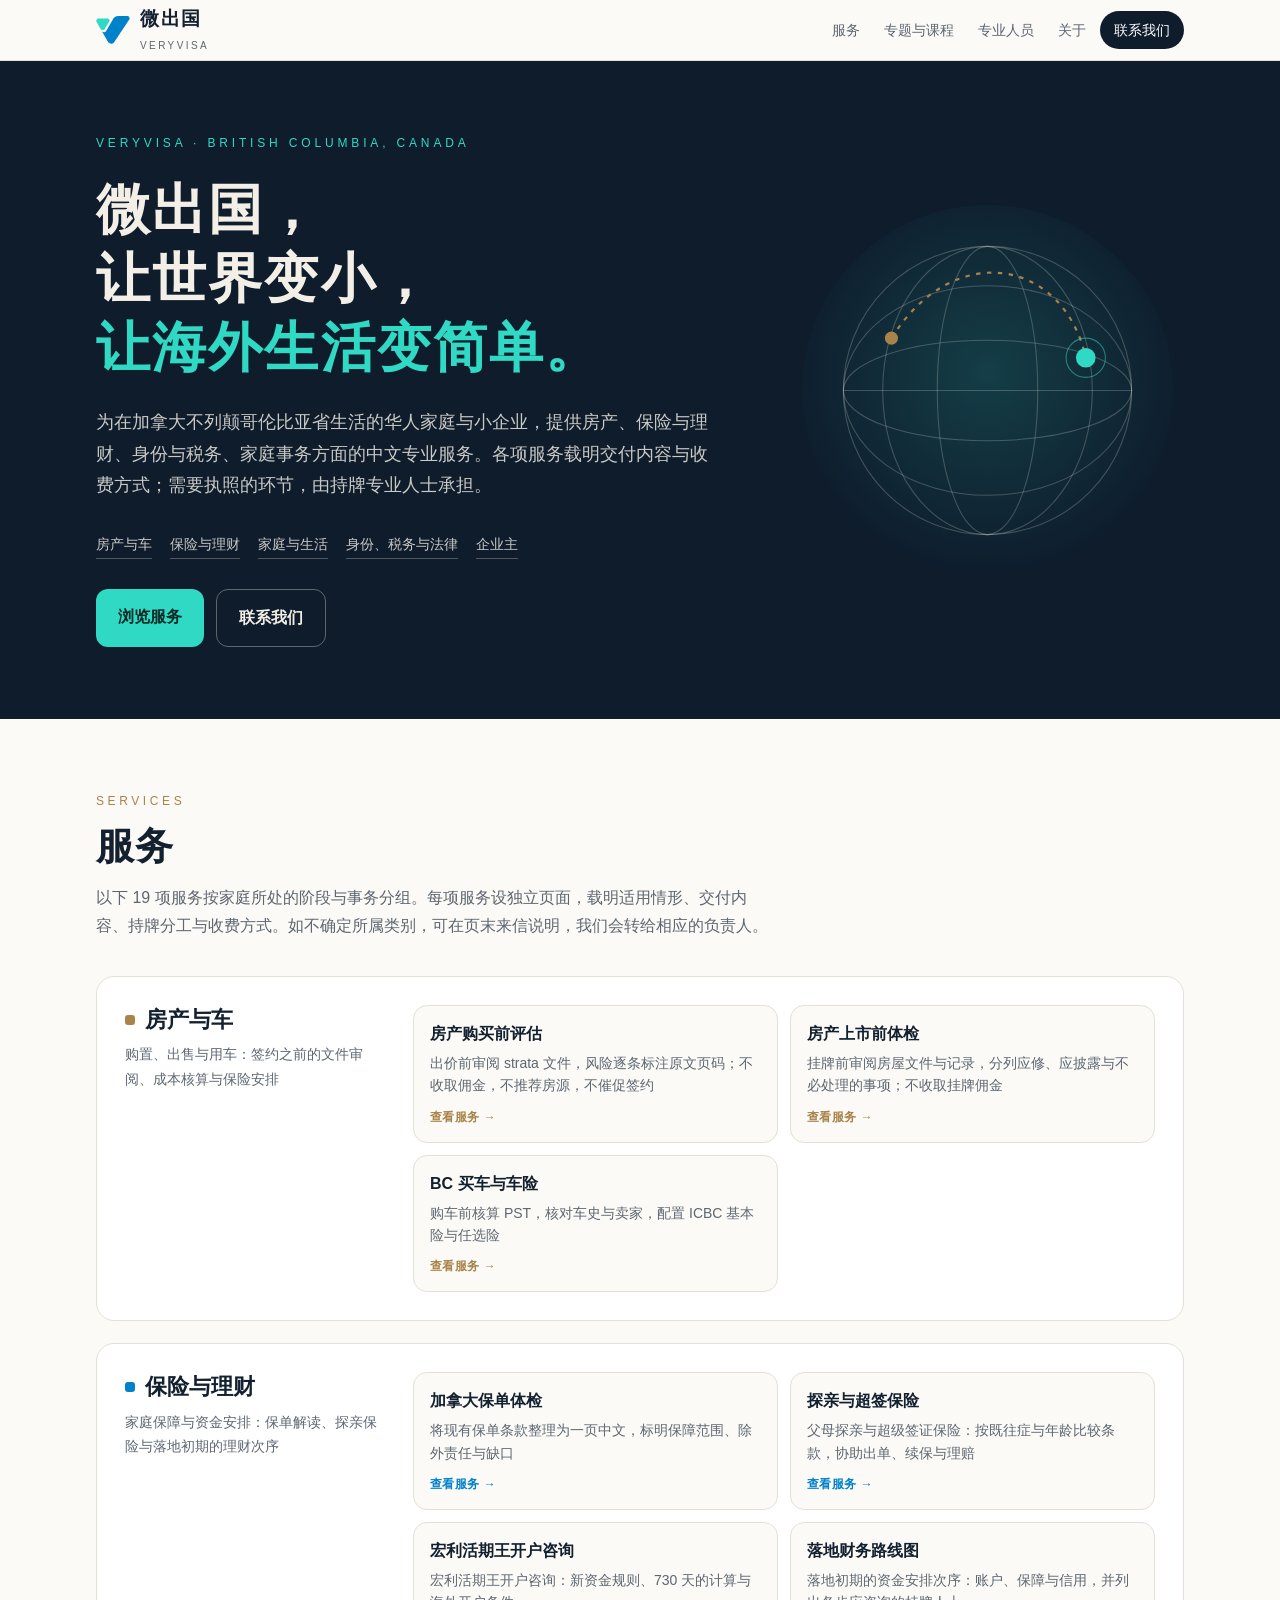
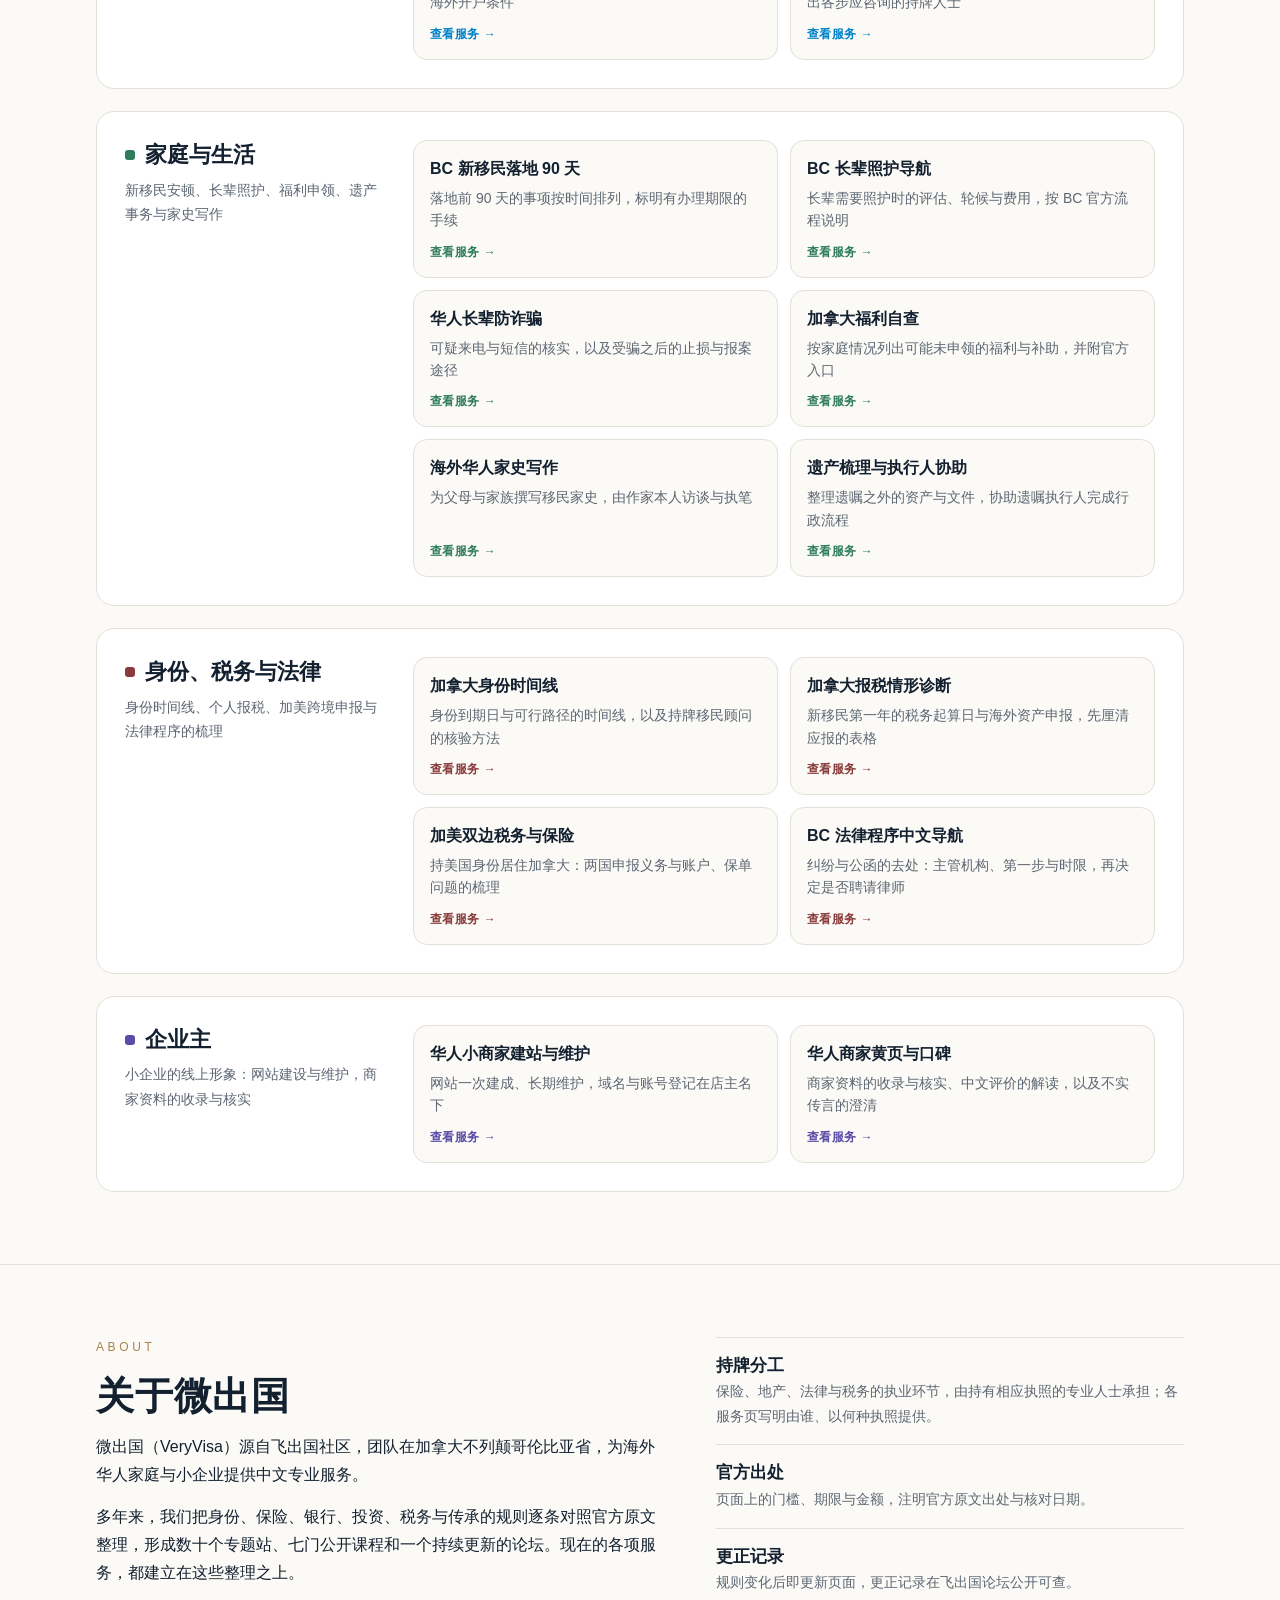
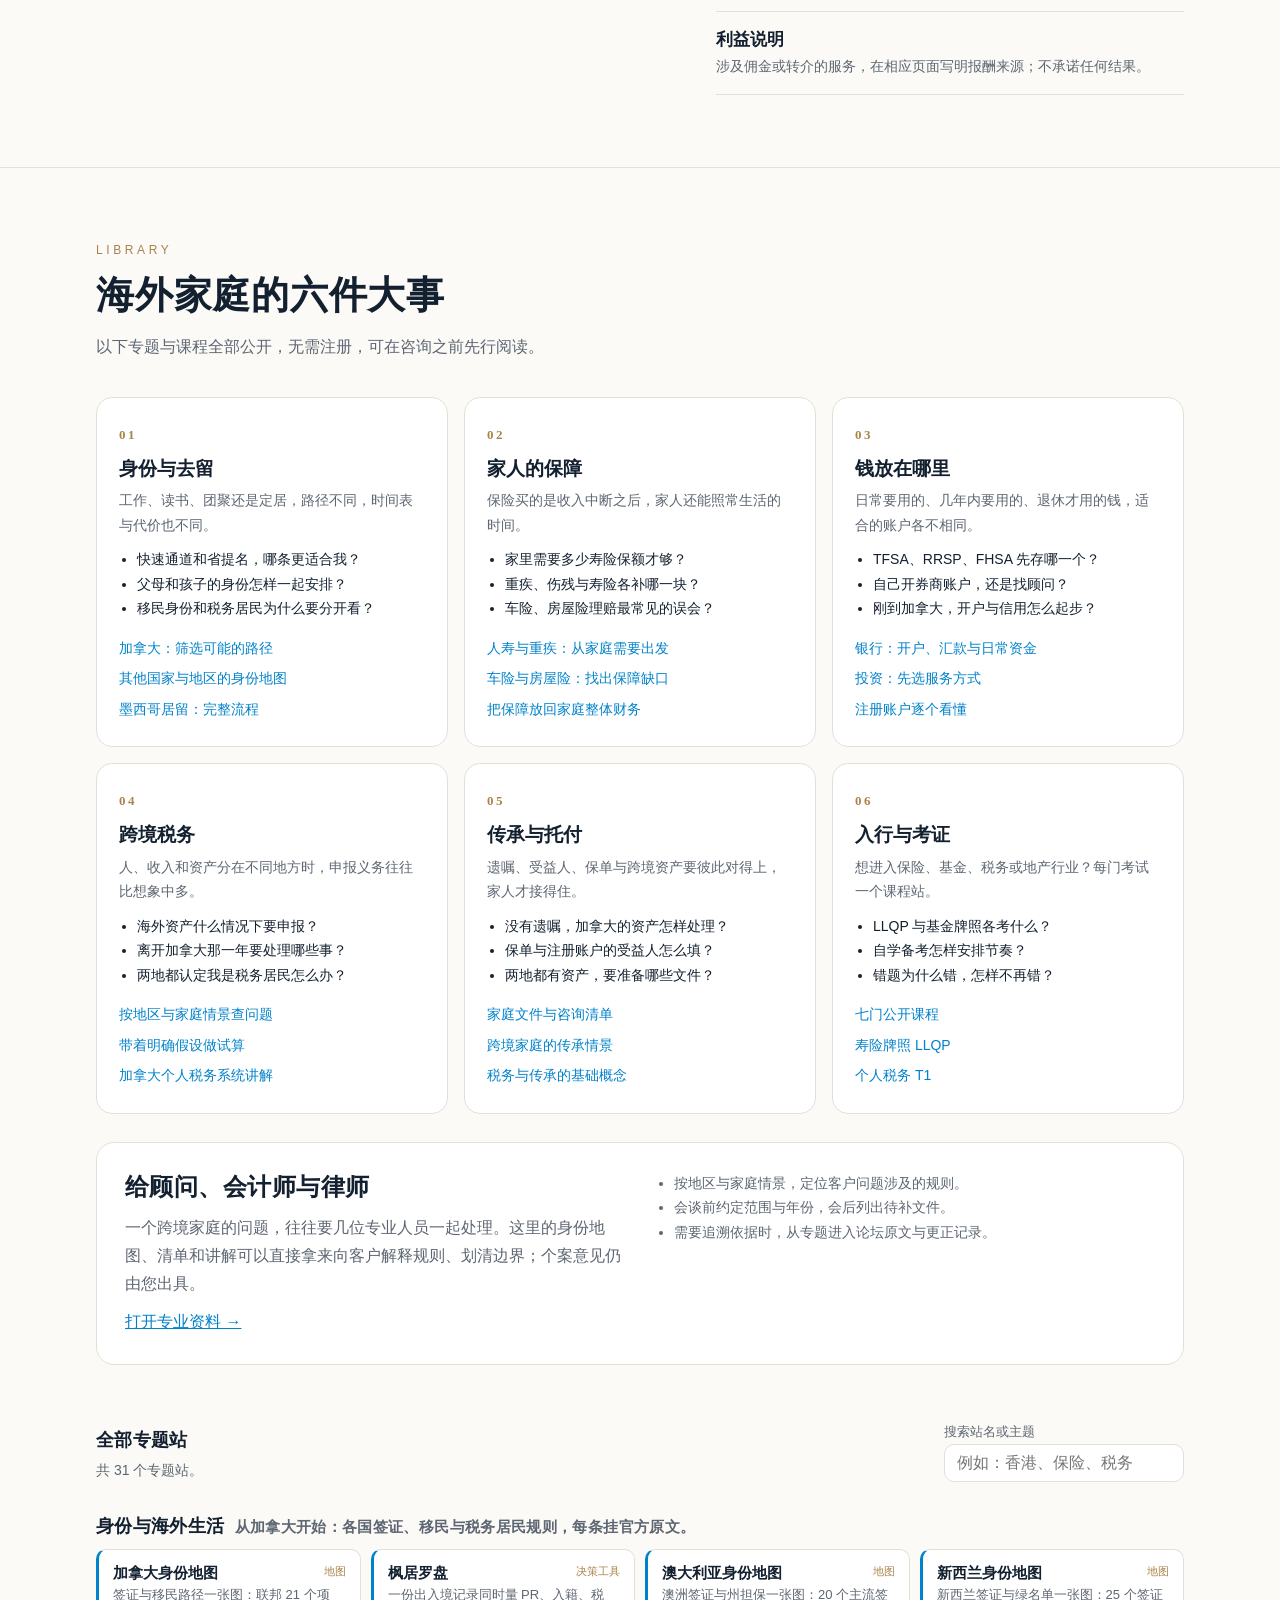
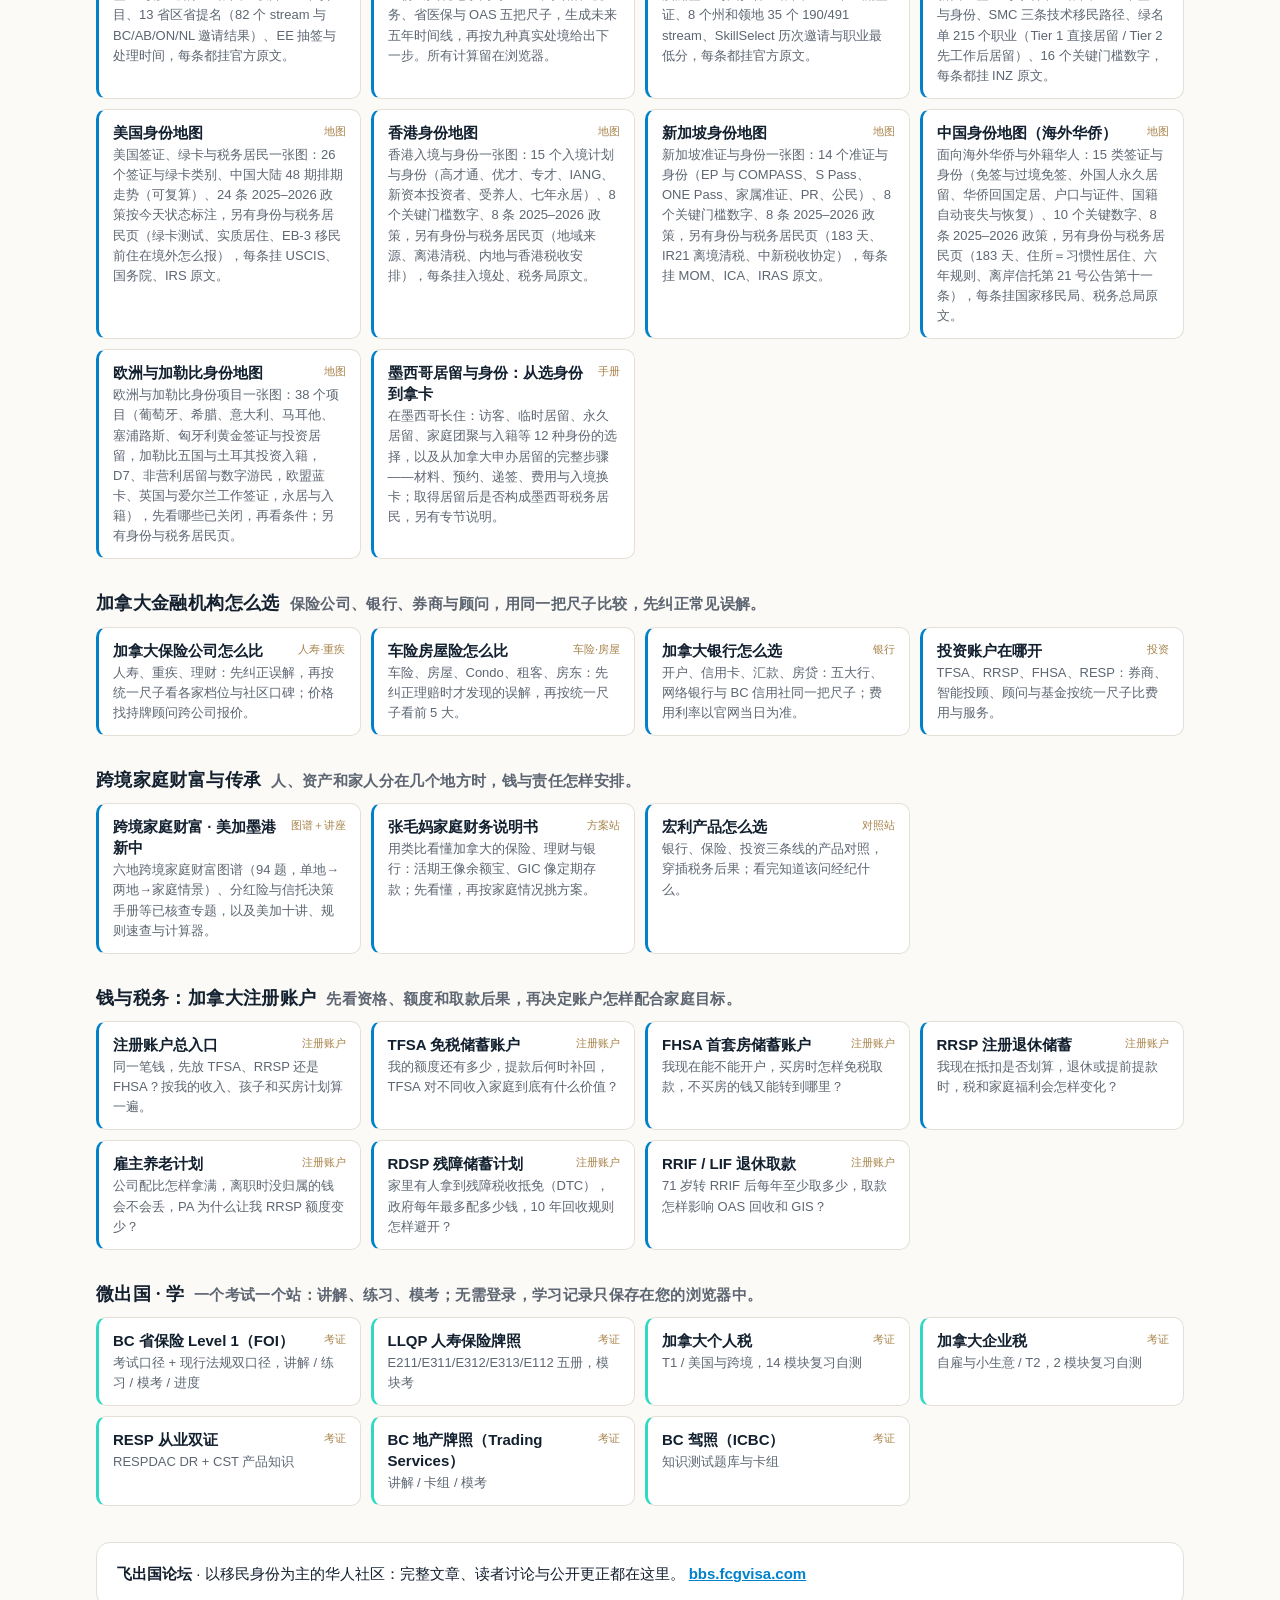
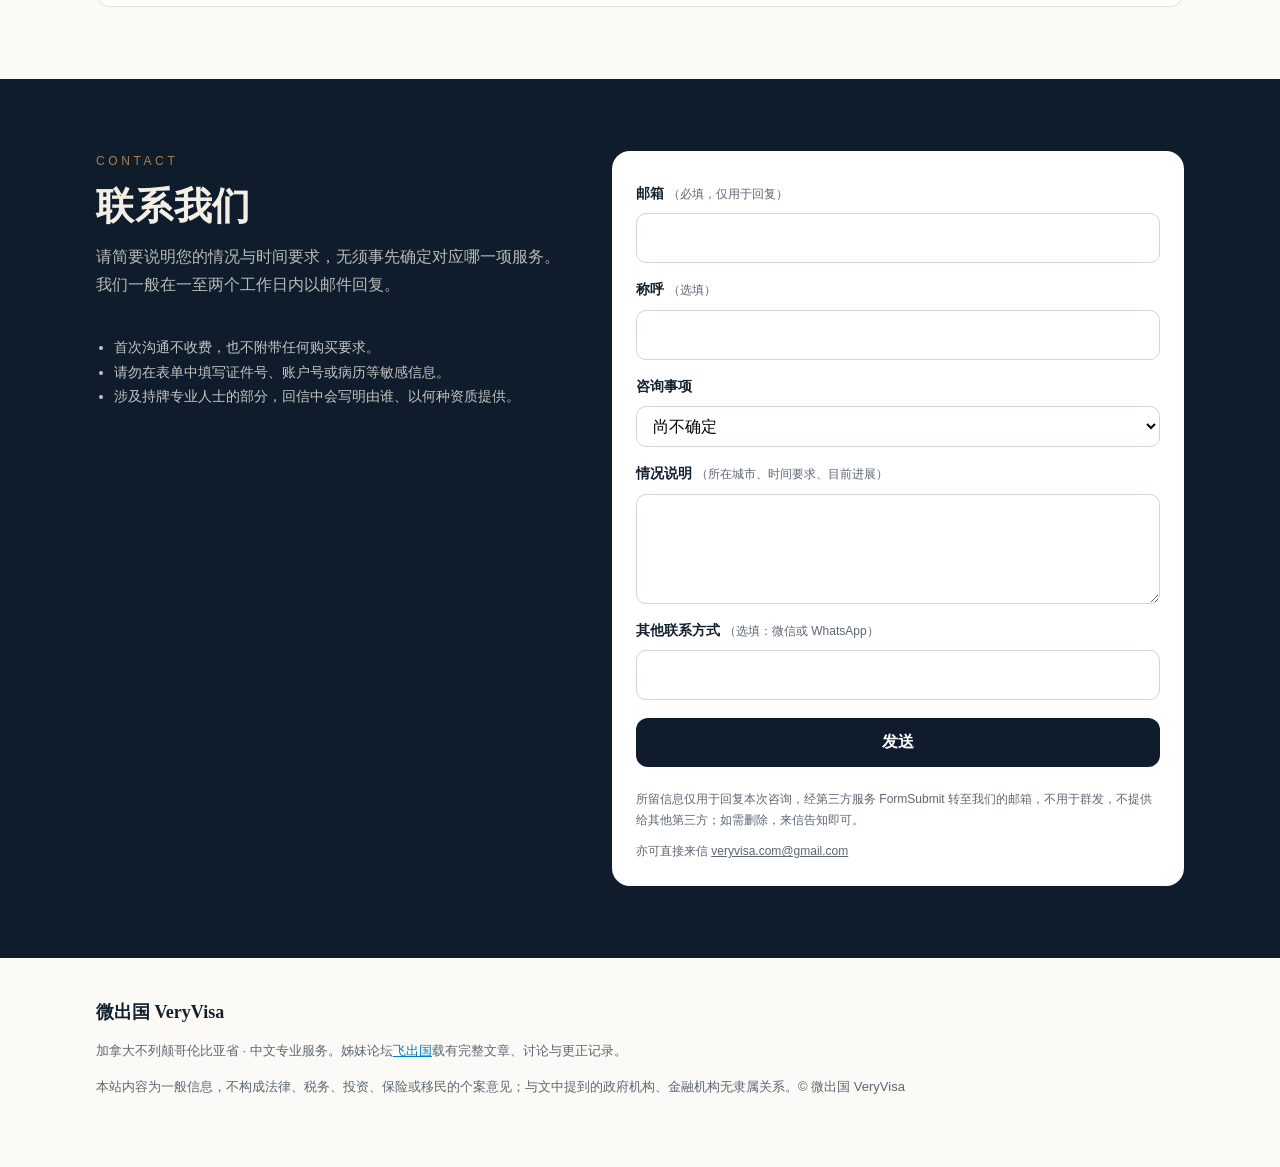
==== index.html @ 1fa5ad0d "Publish gated reader experience update" ====
<!doctype html><html lang="zh-CN"><head><meta charset="utf-8"><meta name="viewport" content="width=device-width,initial-scale=1,viewport-fit=cover">
<title>微出国 VeryVisa · 加拿大 BC 中文专业服务</title><meta name="description" content="微出国是在加拿大不列颠哥伦比亚省的中文专业服务团队，服务范围包括房产、保险与理财、身份与税务、遗产与家庭事务及小企业；需要执照的环节由持牌专业人士承担。">
<meta name="theme-color" content="#0e1c2c"><meta property="og:title" content="微出国 VeryVisa：让世界变小，让海外生活变简单"><meta property="og:description" content="在加拿大 BC 的中文专业服务团队，现有 19 项服务。"><meta property="og:type" content="website"><meta property="og:url" content="https://veryvisa.github.io/">
<link rel="canonical" href="https://veryvisa.github.io/"><link rel="icon" href="data:image/svg+xml,&lt;svg class=&quot;mark&quot; aria-hidden=&quot;true&quot; viewBox=&quot;102.305 90.391 73.617 59.957&quot;&gt;
&lt;path fill=&quot;%2330D9C4&quot; d=&quot;M 107.894531 95.808594 L 127.277344 95.808594 C 127.277344 95.808594 129.507812 95.628906 130.835938 97.679688 C 131.585938 98.910156 131.65625 100.316406 131.082031 101.546875 L 121.609375 117.953125 C 121.609375 117.953125 120.335938 120.65625 117.011719 120.824219 C 113.714844 120.910156 112.242188 118.40625 112.242188 118.40625 L 103.722656 103.652344 C 103.722656 103.652344 102.304688 101.792969 103.09375 99.332031 C 103.878906 96.878906 106.148438 95.773438 107.894531 95.808594 &quot;/&gt;
&lt;path fill=&quot;%230082CA&quot; d=&quot;M 115.964844 124.792969 C 115.847656 124.59375 116.09375 124.378906 116.277344 124.519531 C 117.195312 125.21875 118.664062 125.902344 120.683594 125.515625 C 122.164062 125.210938 123.550781 124.296875 124.402344 122.757812 C 125.242188 121.300781 138.8125 97.8125 138.8125 97.8125 C 138.8125 97.8125 141.9375 90.917969 150.207031 90.550781 L 169.96875 90.550781 C 169.96875 90.550781 173 90.390625 174.503906 93.40625 C 175.921875 96.433594 173.941406 98.695312 173.667969 99.109375 C 173.394531 99.523438 142.203125 146.726562 142.203125 146.726562 C 142.203125 146.726562 140.003906 150.347656 135.40625 150.347656 C 130.808594 150.347656 128.707031 146.878906 128.417969 146.398438 C 128.175781 145.992188 118.835938 129.78125 115.964844 124.792969 &quot;/&gt;&lt;/svg&gt;"><style>
:root{--ink:#13202f;--mut:#5d6672;--line:#e4e0d8;--paper:#fbfaf6;--card:#fff;--navy:#0e1c2c;--blue:#0082ca;--teal:#30d9c4;--gold:#a8834a;--serif:"Songti SC","STSong","Noto Serif CJK SC","Source Han Serif SC",Georgia,serif}
*{box-sizing:border-box}html{scroll-behavior:smooth}body{margin:0;background:var(--paper);color:var(--ink);font:16px/1.75 -apple-system,BlinkMacSystemFont,"PingFang SC","Noto Sans CJK SC","Microsoft YaHei",sans-serif;-webkit-font-smoothing:antialiased}
a{color:inherit}.wrap{max-width:1120px;margin:0 auto;padding:0 16px}.skip{position:absolute;left:-999px}.skip:focus{left:8px;top:8px;background:#fff;padding:6px 10px;z-index:9}
.top{position:sticky;top:0;z-index:5;background:rgba(251,250,246,.92);backdrop-filter:blur(10px);-webkit-backdrop-filter:blur(10px);border-bottom:1px solid var(--line)}
.top .wrap{display:flex;align-items:center;gap:14px;min-height:60px}.brand{display:flex;align-items:center;gap:10px;text-decoration:none}.brand .mark{width:34px;height:auto}.brand b{font:700 19px/1 var(--serif);letter-spacing:.08em}.brand small{display:block;font-size:10px;letter-spacing:.24em;color:var(--mut);margin-top:3px}
.top nav{margin-left:auto;display:flex;gap:4px;align-items:center}.top nav a{text-decoration:none;font-size:14px;padding:6px 10px;border-radius:999px;color:var(--mut)}.top nav a:hover{color:var(--ink);background:#efece4}
.top nav a.cta{background:var(--navy);color:#fff;padding:7px 14px}.top nav a.cta:hover{background:#1d3550;color:#fff}
@media(max-width:760px){.top nav a:not(.cta){display:none}}
.hero{background:var(--navy);color:#f3efe6;position:relative;overflow:hidden}
.hero .wrap{display:grid;grid-template-columns:1.25fr .75fr;gap:40px;align-items:center;padding-top:72px;padding-bottom:72px}
.hero .eyebrow{font-size:12px;letter-spacing:.32em;color:var(--teal);margin:0 0 22px;text-transform:uppercase}
.hero h1{font:700 clamp(32px,4.8vw,54px)/1.28 var(--serif);margin:0 0 24px;letter-spacing:.04em}.hero h1 em{font-style:normal;color:var(--teal)}
.hero .lede{font-size:clamp(16px,1.6vw,18px);color:rgba(243,239,230,.82);max-width:620px;margin:0 0 30px}
.free{display:inline-flex;align-items:baseline;gap:10px;border:1px solid rgba(168,131,74,.6);border-radius:22px;padding:6px 16px 6px 6px;margin:0 0 26px;font-size:14px;color:#efe3cc}.free b{white-space:nowrap;background:var(--gold);color:#fff;border-radius:999px;padding:3px 12px;font-weight:600}
.actions{display:flex;flex-wrap:wrap;gap:12px}.btn{display:inline-block;text-decoration:none;font-weight:600;border-radius:12px;padding:14px 22px;font-size:16px}.btn.primary{background:var(--teal);color:#062a26}.btn.primary:hover{background:#5ee6d4}.btn.ghost{border:1px solid rgba(243,239,230,.35);color:#f3efe6}.btn.ghost:hover{border-color:#f3efe6}
.entry{display:flex;flex-wrap:wrap;gap:8px 18px;margin:0 0 30px;font-size:14px}.entry a{color:rgba(243,239,230,.82);text-decoration:none;border-bottom:1px solid rgba(243,239,230,.28);padding-bottom:2px}.entry a:hover{color:#fff;border-color:var(--teal)}
.hero-art{position:relative}.hero-art svg{width:100%;height:auto;display:block}
.trust{border-top:1px solid rgba(243,239,230,.12)}.trust .wrap{display:grid;grid-template-columns:repeat(4,1fr);gap:0;padding-top:0;padding-bottom:0}
.trust .wrap{padding:0 16px!important}.trust .wrap>div{padding:18px 16px 20px;border-left:1px solid rgba(243,239,230,.12);font-size:13px;color:rgba(243,239,230,.7)}.trust .wrap>div:first-child{border-left:0;padding-left:0}.trust b{display:block;font:600 16px/1.4 var(--serif);color:#f3efe6;margin-bottom:2px}
@media(max-width:860px){.hero .wrap{grid-template-columns:1fr;padding-top:48px;padding-bottom:40px;gap:24px}.hero-art{max-width:340px}.trust .wrap{grid-template-columns:1fr 1fr}.trust .wrap>div:nth-child(3){border-left:0;padding-left:0}.trust .wrap>div{padding:14px 12px}}@media(max-width:600px){.hero-art{display:none}}
section.block{padding:72px 0}.kicker{font-size:12px;letter-spacing:.3em;color:var(--gold);text-transform:uppercase;margin:0 0 10px}
.block h2{font:700 clamp(26px,3.4vw,38px)/1.3 var(--serif);margin:0 0 12px;letter-spacing:.02em}.block .intro{color:var(--mut);max-width:680px;margin:0 0 36px}
.groups{display:grid;gap:22px}.group{display:grid;grid-template-columns:260px 1fr;gap:28px;background:var(--card);border:1px solid var(--line);border-radius:18px;padding:28px}
.group header h3{font:700 22px/1.35 var(--serif);margin:0 0 8px;display:flex;align-items:center;gap:10px}.group header h3 i{display:inline-block;width:10px;height:10px;border-radius:3px;background:var(--c)}
.group header p{margin:0;color:var(--mut);font-size:14px}
.svc{list-style:none;margin:0;padding:0;display:grid;grid-template-columns:repeat(auto-fill,minmax(250px,1fr));gap:12px}
.svc a{display:flex;flex-direction:column;height:100%;text-decoration:none;border:1px solid var(--line);border-radius:14px;padding:14px 16px;background:var(--paper);transition:border-color .15s,transform .15s}
.svc a:hover{border-color:var(--c);transform:translateY(-2px)}.svc b{font-size:16px}.svc span{color:var(--mut);font-size:14px;line-height:1.6;margin:4px 0 10px;flex:1}.svc em{font-style:normal;font-size:12px;color:var(--c);font-weight:600;letter-spacing:.04em}
@media(max-width:760px){.group{grid-template-columns:1fr;gap:16px;padding:20px}}
.why{background:#f1eee6}.pillars{display:grid;grid-template-columns:repeat(4,1fr);gap:18px;counter-reset:p}
.pillar{background:var(--card);border-radius:16px;padding:24px 22px;border:1px solid var(--line);position:relative}.pillar .num{font:700 40px/1 var(--serif);color:var(--gold);opacity:.85}
.pillar h3{font:700 19px/1.4 var(--serif);margin:12px 0 8px}.pillar p{margin:0;color:var(--mut);font-size:14px}
@media(max-width:900px){.pillars{grid-template-columns:1fr 1fr}}@media(max-width:520px){.pillars{grid-template-columns:1fr}}
.contrast{margin-top:28px;display:grid;grid-template-columns:1fr 1fr;border:1px solid var(--line);border-radius:16px;overflow:hidden;background:var(--card)}
.contrast div{padding:20px 22px}.contrast div+div{border-left:1px solid var(--line);background:var(--navy);color:#f3efe6}.contrast h4{margin:0 0 8px;font:600 15px/1.4 var(--serif);letter-spacing:.06em}.contrast ul{margin:0;padding-left:18px;font-size:14px}.contrast div+div li{color:rgba(243,239,230,.85)}
@media(max-width:640px){.contrast{grid-template-columns:1fr}.contrast div+div{border-left:0}}
.steps{list-style:none;margin:0;padding:0;display:grid;grid-template-columns:repeat(3,1fr);gap:18px}.steps li{border-top:2px solid var(--ink);padding-top:16px}.steps b{display:block;font:700 18px/1.4 var(--serif);margin-bottom:6px}.steps span{color:var(--mut);font-size:14px}
@media(max-width:700px){.steps{grid-template-columns:1fr}}
.about{display:grid;grid-template-columns:1.1fr .9fr;gap:48px;align-items:start}.about p{margin:0 0 14px}.about .close{font:600 18px/1.6 var(--serif)}
.pledges{list-style:none;margin:0;padding:0;border-top:1px solid var(--line)}.pledges li{padding:16px 0;border-bottom:1px solid var(--line);font-size:14px;color:var(--mut)}.pledges b{display:block;color:var(--ink);font:600 17px/1.4 var(--serif);margin-bottom:2px}
@media(max-width:820px){.about{grid-template-columns:1fr;gap:20px}}
.lib{border-top:1px solid var(--line)}.path-grid{display:grid;grid-template-columns:repeat(3,1fr);gap:16px}
.path{background:var(--card);border:1px solid var(--line);border-radius:16px;padding:22px}.path .number{font:700 13px/1 var(--serif);letter-spacing:.2em;color:var(--gold)}.path h3{font:700 19px/1.4 var(--serif);margin:8px 0 6px}.path p{color:var(--mut);font-size:14px;margin:0 0 10px}
.path-steps{margin:0 0 12px;padding-left:18px;font-size:14px}.path a{display:block;font-size:14px;color:var(--blue);text-decoration:none;padding:3px 0}.path a:hover{text-decoration:underline}
@media(max-width:900px){.path-grid{grid-template-columns:1fr 1fr}}@media(max-width:600px){.path-grid{grid-template-columns:1fr}}
.pro{display:grid;grid-template-columns:1fr 1fr;gap:32px;background:var(--card);border:1px solid var(--line);border-radius:18px;padding:28px;margin-top:28px}.pro h2{font:700 24px/1.4 var(--serif);margin:0 0 10px}.pro p{color:var(--mut);margin:0 0 10px}.pro ul{margin:0;padding-left:18px;font-size:14px;color:var(--mut)}.pro a{color:var(--blue)}
@media(max-width:760px){.pro{grid-template-columns:1fr}}
.dir-head{display:flex;flex-wrap:wrap;align-items:end;justify-content:space-between;gap:16px;margin:56px 0 8px}.dir-head h2{margin:0}.directory-count{margin:4px 0 0;color:var(--mut);font-size:14px}
.directory-search label{display:block;font-size:13px;color:var(--mut)}.directory-search input{font-size:16px;padding:9px 12px;border:1px solid var(--line);border-radius:10px;min-width:240px;background:#fff}
h2.dir{font:700 18px/1.4 var(--serif);margin:32px 0 10px;display:flex;flex-wrap:wrap;align-items:baseline;gap:10px}h2.dir small{font:400 13px/1.5 inherit;color:var(--mut)}
.grid{display:grid;grid-template-columns:repeat(auto-fill,minmax(240px,1fr));gap:10px}
a.card{display:block;text-decoration:none;border:1px solid var(--line);border-left:3px solid var(--blue);border-radius:10px;padding:12px 14px;background:var(--card)}a.card:hover{border-color:var(--blue)}a.card.off{opacity:.5;pointer-events:none}
a.card.exam{border-left-color:var(--teal)}a.card h3{font-size:15px;margin:0 0 2px;line-height:1.4}a.card p{margin:0;color:var(--mut);font-size:13px;line-height:1.55}a.card .tag{float:right;font-size:11px;color:var(--gold);margin-left:6px}
.forum{margin-top:36px;border:1px solid var(--line);border-radius:14px;background:var(--card);padding:18px 20px;font-size:15px}.forum a{color:var(--blue);font-weight:600}
.contact{background:var(--navy);color:#f3efe6}.contact .wrap{display:grid;grid-template-columns:.9fr 1.1fr;gap:48px}.contact h2{color:#f3efe6}.contact .intro{color:rgba(243,239,230,.75)}
.contact ul{padding-left:18px;color:rgba(243,239,230,.8);font-size:14px}
.form{display:grid;gap:8px;background:#fff;color:var(--ink);border-radius:18px;padding:24px}.form label{font-size:14px;font-weight:600;margin-top:6px}.form .opt{font-weight:400;color:var(--mut);font-size:12px}
.form input,.form select,.form textarea{font:inherit;font-size:16px;padding:10px 12px;border:1px solid #d8d4ca;border-radius:10px;width:100%;background:#fff}.form textarea{min-height:110px}
.form button{margin-top:10px;background:var(--navy);color:#fff;border:0;border-radius:12px;padding:14px;font-size:16px;font-weight:600;cursor:pointer}.form button:hover{background:#1d3550}
.hp{position:absolute;left:-9999px}.form-msg{margin:4px 0 0;font-size:14px}.form-msg.ok{color:#0f6b3b}.form-msg.err{color:#a3271f}.privacy,.mailto{font-size:12px;color:var(--mut);margin:2px 0 0}
@media(max-width:820px){.contact .wrap{grid-template-columns:1fr;gap:24px}}
footer.foot{padding:40px 0 56px;color:var(--mut);font-size:13px}footer.foot .slogan{font:600 18px/1.6 var(--serif);color:var(--ink);margin:0 0 6px}footer.foot a{color:var(--blue)}
</style>
<script type="application/ld+json">{"@context": "https://schema.org", "@type": "Organization", "name": "微出国 VeryVisa", "url": "https://veryvisa.github.io/", "slogan": "微出国，让世界变小，让海外生活变简单。", "email": "veryvisa.com@gmail.com", "areaServed": "British Columbia, Canada"}</script>
<script defer src="portal.js"></script><script defer src="form.js"></script></head>
<body><a class="skip" href="#services">跳到服务</a>
<header class="top"><div class="wrap"><a class="brand" href="/" aria-label="微出国首页"><svg class="mark" aria-hidden="true" viewBox="102.305 90.391 73.617 59.957">
<path fill="#30D9C4" d="M 107.894531 95.808594 L 127.277344 95.808594 C 127.277344 95.808594 129.507812 95.628906 130.835938 97.679688 C 131.585938 98.910156 131.65625 100.316406 131.082031 101.546875 L 121.609375 117.953125 C 121.609375 117.953125 120.335938 120.65625 117.011719 120.824219 C 113.714844 120.910156 112.242188 118.40625 112.242188 118.40625 L 103.722656 103.652344 C 103.722656 103.652344 102.304688 101.792969 103.09375 99.332031 C 103.878906 96.878906 106.148438 95.773438 107.894531 95.808594 "/>
<path fill="#0082CA" d="M 115.964844 124.792969 C 115.847656 124.59375 116.09375 124.378906 116.277344 124.519531 C 117.195312 125.21875 118.664062 125.902344 120.683594 125.515625 C 122.164062 125.210938 123.550781 124.296875 124.402344 122.757812 C 125.242188 121.300781 138.8125 97.8125 138.8125 97.8125 C 138.8125 97.8125 141.9375 90.917969 150.207031 90.550781 L 169.96875 90.550781 C 169.96875 90.550781 173 90.390625 174.503906 93.40625 C 175.921875 96.433594 173.941406 98.695312 173.667969 99.109375 C 173.394531 99.523438 142.203125 146.726562 142.203125 146.726562 C 142.203125 146.726562 140.003906 150.347656 135.40625 150.347656 C 130.808594 150.347656 128.707031 146.878906 128.417969 146.398438 C 128.175781 145.992188 118.835938 129.78125 115.964844 124.792969 "/></svg><span><b>微出国</b><small>VERYVISA</small></span></a>
<nav aria-label="主导航"><a href="#services">服务</a><a href="#start">专题与课程</a><a href="#professional">专业人员</a><a href="#about">关于</a><a class="cta" href="#contact">联系我们</a></nav></div></header>
<main>
<section class="hero"><div class="wrap"><div>
<p class="eyebrow">VeryVisa · British Columbia, Canada</p>
<h1>微出国，<br>让世界变小，<br><em>让海外生活变简单。</em></h1>
<p class="lede">为在加拿大不列颠哥伦比亚省生活的华人家庭与小企业，提供房产、保险与理财、身份与税务、家庭事务方面的中文专业服务。各项服务载明交付内容与收费方式；需要执照的环节，由持牌专业人士承担。</p>
<nav class="entry" aria-label="服务分类"><a href="#svc-home">房产与车</a><a href="#svc-protect">保险与理财</a><a href="#svc-family">家庭与生活</a><a href="#svc-status">身份、税务与法律</a><a href="#svc-biz">企业主</a></nav>
<div class="actions"><a class="btn primary" href="#services">浏览服务</a><a class="btn ghost" href="#contact">联系我们</a></div>
</div><div class="hero-art"><svg viewBox="0 0 360 360" role="img" aria-label="地球与两地之间的连线">
<defs><radialGradient id="g" cx="50%" cy="45%" r="55%"><stop offset="0" stop-color="#30d9c4" stop-opacity=".18"/><stop offset="1" stop-color="#30d9c4" stop-opacity="0"/></radialGradient></defs>
<circle cx="180" cy="180" r="170" fill="url(#g)"/>
<g fill="none" stroke="#f3efe6" stroke-opacity=".22" stroke-width="1"><circle cx="180" cy="180" r="132"/><ellipse cx="180" cy="180" rx="132" ry="46"/><ellipse cx="180" cy="180" rx="132" ry="96"/><ellipse cx="180" cy="180" rx="46" ry="132"/><ellipse cx="180" cy="180" rx="96" ry="132"/><path d="M48 180H312"/></g>
<path d="M92 132 C150 40, 250 60, 270 150" fill="none" stroke="#a8834a" stroke-width="2" stroke-dasharray="4 6"/>
<circle cx="92" cy="132" r="6" fill="#a8834a"/><circle cx="270" cy="150" r="9" fill="#30d9c4"/><circle cx="270" cy="150" r="18" fill="none" stroke="#30d9c4" stroke-opacity=".5"/>
</svg></div></div></section>

<section id="services" class="block"><div class="wrap">
<p class="kicker">Services</p><h2>服务</h2>
<p class="intro">以下 19 项服务按家庭所处的阶段与事务分组。每项服务设独立页面，载明适用情形、交付内容、持牌分工与收费方式。如不确定所属类别，可在页末来信说明，我们会转给相应的负责人。</p>
<div class="groups"><article class="group" id="svc-home" style="--c:#a8834a"><header><h3><i></i>房产与车</h3><p>购置、出售与用车：签约之前的文件审阅、成本核算与保险安排</p></header><ul class="svc"><li><a href="/bc-home-buyer-risk-review/"><b>房产购买前评估</b><span>出价前审阅 strata 文件，风险逐条标注原文页码；不收取佣金，不推荐房源，不催促签约</span><em>查看服务 →</em></a></li><li><a href="/bc-pre-listing-home-fix/"><b>房产上市前体检</b><span>挂牌前审阅房屋文件与记录，分列应修、应披露与不必处理的事项；不收取挂牌佣金</span><em>查看服务 →</em></a></li><li><a href="/bc-car-buying-auto-insurance/"><b>BC 买车与车险</b><span>购车前核算 PST，核对车史与卖家，配置 ICBC 基本险与任选险</span><em>查看服务 →</em></a></li></ul></article><article class="group" id="svc-protect" style="--c:#0082ca"><header><h3><i></i>保险与理财</h3><p>家庭保障与资金安排：保单解读、探亲保险与落地初期的理财次序</p></header><ul class="svc"><li><a href="/canada-insurance-policy-checkup/"><b>加拿大保单体检</b><span>将现有保单条款整理为一页中文，标明保障范围、除外责任与缺口</span><em>查看服务 →</em></a></li><li><a href="/canada-travel-insurance-super-visa/"><b>探亲与超签保险</b><span>父母探亲与超级签证保险：按既往症与年龄比较条款，协助出单、续保与理赔</span><em>查看服务 →</em></a></li><li><a href="/manulife-advantage-account/"><b>宏利活期王开户咨询</b><span>宏利活期王开户咨询：新资金规则、730 天的计算与海外开户条件</span><em>查看服务 →</em></a></li><li><a href="/canada-personal-business-financial-consulting/"><b>落地财务路线图</b><span>落地初期的资金安排次序：账户、保障与信用，并列出各步应咨询的持牌人士</span><em>查看服务 →</em></a></li></ul></article><article class="group" id="svc-family" style="--c:#2f7d5b"><header><h3><i></i>家庭与生活</h3><p>新移民安顿、长辈照护、福利申领、遗产事务与家史写作</p></header><ul class="svc"><li><a href="/canada-newcomer-first-90-days/"><b>BC 新移民落地 90 天</b><span>落地前 90 天的事项按时间排列，标明有办理期限的手续</span><em>查看服务 →</em></a></li><li><a href="/bc-seniors-care-navigation/"><b>BC 长辈照护导航</b><span>长辈需要照护时的评估、轮候与费用，按 BC 官方流程说明</span><em>查看服务 →</em></a></li><li><a href="/canada-scam-check-chinese-seniors/"><b>华人长辈防诈骗</b><span>可疑来电与短信的核实，以及受骗之后的止损与报案途径</span><em>查看服务 →</em></a></li><li><a href="/canada-benefits-eligibility-checker/"><b>加拿大福利自查</b><span>按家庭情况列出可能未申领的福利与补助，并附官方入口</span><em>查看服务 →</em></a></li><li><a href="/chinese-family-history-writing/"><b>海外华人家史写作</b><span>为父母与家族撰写移民家史，由作家本人访谈与执笔</span><em>查看服务 →</em></a></li><li><a href="/bc-estate-planning-executor-support/"><b>遗产梳理与执行人协助</b><span>整理遗嘱之外的资产与文件，协助遗嘱执行人完成行政流程</span><em>查看服务 →</em></a></li></ul></article><article class="group" id="svc-status" style="--c:#8a3b3b"><header><h3><i></i>身份、税务与法律</h3><p>身份时间线、个人报税、加美跨境申报与法律程序的梳理</p></header><ul class="svc"><li><a href="/canada-visa-status-planning/"><b>加拿大身份时间线</b><span>身份到期日与可行路径的时间线，以及持牌移民顾问的核验方法</span><em>查看服务 →</em></a></li><li><a href="/canada-tax-return-filing/"><b>加拿大报税情形诊断</b><span>新移民第一年的税务起算日与海外资产申报，先厘清应报的表格</span><em>查看服务 →</em></a></li><li><a href="/canada-us-cross-border-tax-insurance/"><b>加美双边税务与保险</b><span>持美国身份居住加拿大：两国申报义务与账户、保单问题的梳理</span><em>查看服务 →</em></a></li><li><a href="/canada-legal-support-navigation/"><b>BC 法律程序中文导航</b><span>纠纷与公函的去处：主管机构、第一步与时限，再决定是否聘请律师</span><em>查看服务 →</em></a></li></ul></article><article class="group" id="svc-biz" style="--c:#5b4ba8"><header><h3><i></i>企业主</h3><p>小企业的线上形象：网站建设与维护，商家资料的收录与核实</p></header><ul class="svc"><li><a href="/chinese-small-business-website-care/"><b>华人小商家建站与维护</b><span>网站一次建成、长期维护，域名与账号登记在店主名下</span><em>查看服务 →</em></a></li><li><a href="/bc-chinese-business-directory-promotion/"><b>华人商家黄页与口碑</b><span>商家资料的收录与核实、中文评价的解读，以及不实传言的澄清</span><em>查看服务 →</em></a></li></ul></article></div></div></section>

<section id="about" class="block lib"><div class="wrap about"><div>
<p class="kicker">About</p><h2>关于微出国</h2>
<p>微出国（VeryVisa）源自飞出国社区，团队在加拿大不列颠哥伦比亚省，为海外华人家庭与小企业提供中文专业服务。</p>
<p>多年来，我们把身份、保险、银行、投资、税务与传承的规则逐条对照官方原文整理，形成数十个专题站、七门公开课程和一个持续更新的论坛。现在的各项服务，都建立在这些整理之上。</p></div>
<ul class="pledges"><li><b>持牌分工</b>保险、地产、法律与税务的执业环节，由持有相应执照的专业人士承担；各服务页写明由谁、以何种执照提供。</li><li><b>官方出处</b>页面上的门槛、期限与金额，注明官方原文出处与核对日期。</li><li><b>更正记录</b>规则变化后即更新页面，更正记录在飞出国论坛公开可查。</li><li><b>利益说明</b>涉及佣金或转介的服务，在相应页面写明报酬来源；不承诺任何结果。</li></ul></div></section>

<section id="start" class="block lib"><div class="wrap">
<p class="kicker">Library</p><h2>海外家庭的六件大事</h2><p class="intro">以下专题与课程全部公开，无需注册，可在咨询之前先行阅读。</p>
<div class="path-grid">
<article class="path"><span class="number">01</span><h3>身份与去留</h3><p>工作、读书、团聚还是定居，路径不同，时间表与代价也不同。</p><ul class="path-steps"><li>快速通道和省提名，哪条更适合我？</li><li>父母和孩子的身份怎样一起安排？</li><li>移民身份和税务居民为什么要分开看？</li></ul><a href="/ca-immigration-site/navigator/">加拿大：筛选可能的路径</a><a href="#identity-sites">其他国家与地区的身份地图</a><a href="/mexico-site/start/">墨西哥居留：完整流程</a></article>
<article class="path"><span class="number">02</span><h3>家人的保障</h3><p>保险买的是收入中断之后，家人还能照常生活的时间。</p><ul class="path-steps"><li>家里需要多少寿险保额才够？</li><li>重疾、伤残与寿险各补哪一块？</li><li>车险、房屋险理赔最常见的误会？</li></ul><a href="/insure-compare-site/finder/">人寿与重疾：从家庭需要出发</a><a href="/pc-compare-site/finder/">车险与房屋险：找出保障缺口</a><a href="/manulife-site/needs/">把保障放回家庭整体财务</a></article>
<article class="path"><span class="number">03</span><h3>钱放在哪里</h3><p>日常要用的、几年内要用的、退休才用的钱，适合的账户各不相同。</p><ul class="path-steps"><li>TFSA、RRSP、FHSA 先存哪一个？</li><li>自己开券商账户，还是找顾问？</li><li>刚到加拿大，开户与信用怎么起步？</li></ul><a href="/bank-compare-site/finder/">银行：开户、汇款与日常资金</a><a href="/invest-compare-site/path/">投资：先选服务方式</a><a href="/invest-compare-site/accounts/">注册账户逐个看懂</a></article>
<article class="path"><span class="number">04</span><h3>跨境税务</h3><p>人、收入和资产分在不同地方时，申报义务往往比想象中多。</p><ul class="path-steps"><li>海外资产什么情况下要申报？</li><li>离开加拿大那一年要处理哪些事？</li><li>两地都认定我是税务居民怎么办？</li></ul><a href="/cross-border-wealth-site/atlas/">按地区与家庭情景查问题</a><a href="/cross-border-wealth-site/tools/">带着明确假设做试算</a><a href="/academy-tax-personal/docs/">加拿大个人税务系统讲解</a></article>
<article class="path"><span class="number">05</span><h3>传承与托付</h3><p>遗嘱、受益人、保单与跨境资产要彼此对得上，家人才接得住。</p><ul class="path-steps"><li>没有遗嘱，加拿大的资产怎样处理？</li><li>保单与注册账户的受益人怎么填？</li><li>两地都有资产，要准备哪些文件？</li></ul><a href="/cross-border-wealth-site/checklists/">家庭文件与咨询清单</a><a href="/cross-border-wealth-site/atlas/">跨境家庭的传承情景</a><a href="/manulife-site/knowledge/">税务与传承的基础概念</a></article>
<article class="path"><span class="number">06</span><h3>入行与考证</h3><p>想进入保险、基金、税务或地产行业？每门考试一个课程站。</p><ul class="path-steps"><li>LLQP 与基金牌照各考什么？</li><li>自学备考怎样安排节奏？</li><li>错题为什么错，怎样不再错？</li></ul><a href="#learning-sites">七门公开课程</a><a href="/academy-llqp/docs/">寿险牌照 LLQP</a><a href="/academy-tax-personal/docs/">个人税务 T1</a></article>
</div>
<section id="professional" class="pro"><div><h2>给顾问、会计师与律师</h2><p>一个跨境家庭的问题，往往要几位专业人员一起处理。这里的身份地图、清单和讲解可以直接拿来向客户解释规则、划清边界；个案意见仍由您出具。</p><a href="/cross-border-wealth-site/checklists/">打开专业资料 →</a></div><ul><li>按地区与家庭情景，定位客户问题涉及的规则。</li><li>会谈前约定范围与年份，会后列出待补文件。</li><li>需要追溯依据时，从专题进入论坛原文与更正记录。</li></ul></section>
<section id="directory"><div class="dir-head"><div><h2 class="dir" style="margin:0">全部专题站</h2><p id="site-count" class="directory-count" role="status">共 31 个专题站。</p></div><div class="directory-search" hidden><label for="site-filter">搜索站名或主题</label><input id="site-filter" type="search" placeholder="例如：香港、保险、税务" autocomplete="off"></div></div></section>
<h2 class="dir" id="identity-sites">身份与海外生活<small>从加拿大开始：各国签证、移民与税务居民规则，每条挂官方原文。</small></h2><div class="grid"><a class="card" href="https://veryvisa.github.io/ca-immigration-site/"><span class="tag">地图</span><h3>加拿大身份地图</h3><p>签证与移民路径一张图：联邦 21 个项目、13 省区省提名（82 个 stream 与 BC/AB/ON/NL 邀请结果）、EE 抽签与处理时间，每条都挂官方原文。</p></a><a class="card" href="https://veryvisa.github.io/status-compass/"><span class="tag">决策工具</span><h3>枫居罗盘</h3><p>一份出入境记录同时量 PR、入籍、税务、省医保与 OAS 五把尺子，生成未来五年时间线，再按九种真实处境给出下一步。所有计算留在浏览器。</p></a><a class="card" href="https://veryvisa.github.io/au-immigration-site/"><span class="tag">地图</span><h3>澳大利亚身份地图</h3><p>澳洲签证与州担保一张图：20 个主流签证、8 个州和领地 35 个 190/491 stream、SkillSelect 历次邀请与职业最低分，每条都挂官方原文。</p></a><a class="card" href="https://veryvisa.github.io/nz-immigration-site/"><span class="tag">地图</span><h3>新西兰身份地图</h3><p>新西兰签证与绿名单一张图：25 个签证与身份、SMC 三条技术移民路径、绿名单 215 个职业（Tier 1 直接居留 / Tier 2 先工作后居留）、16 个关键门槛数字，每条都挂 INZ 原文。</p></a><a class="card" href="https://veryvisa.github.io/us-immigration-site/"><span class="tag">地图</span><h3>美国身份地图</h3><p>美国签证、绿卡与税务居民一张图：26 个签证与绿卡类别、中国大陆 48 期排期走势（可复算）、24 条 2025–2026 政策按今天状态标注，另有身份与税务居民页（绿卡测试、实质居住、EB-3 移民前住在境外怎么报），每条挂 USCIS、国务院、IRS 原文。</p></a><a class="card" href="https://veryvisa.github.io/hk-immigration-site/"><span class="tag">地图</span><h3>香港身份地图</h3><p>香港入境与身份一张图：15 个入境计划与身份（高才通、优才、专才、IANG、新资本投资者、受养人、七年永居）、8 个关键门槛数字、8 条 2025–2026 政策，另有身份与税务居民页（地域来源、离港清税、内地与香港税收安排），每条挂入境处、税务局原文。</p></a><a class="card" href="https://veryvisa.github.io/sg-immigration-site/"><span class="tag">地图</span><h3>新加坡身份地图</h3><p>新加坡准证与身份一张图：14 个准证与身份（EP 与 COMPASS、S Pass、ONE Pass、家属准证、PR、公民）、8 个关键门槛数字、8 条 2025–2026 政策，另有身份与税务居民页（183 天、IR21 离境清税、中新税收协定），每条挂 MOM、ICA、IRAS 原文。</p></a><a class="card" href="https://veryvisa.github.io/cn-immigration-site/"><span class="tag">地图</span><h3>中国身份地图（海外华侨）</h3><p>面向海外华侨与外籍华人：15 类签证与身份（免签与过境免签、外国人永久居留、华侨回国定居、户口与证件、国籍自动丧失与恢复）、10 个关键数字、8 条 2025–2026 政策，另有身份与税务居民页（183 天、住所＝习惯性居住、六年规则、离岸信托第 21 号公告第十一条），每条挂国家移民局、税务总局原文。</p></a><a class="card" href="https://veryvisa.github.io/eu-immigration-site/"><span class="tag">地图</span><h3>欧洲与加勒比身份地图</h3><p>欧洲与加勒比身份项目一张图：38 个项目（葡萄牙、希腊、意大利、马耳他、塞浦路斯、匈牙利黄金签证与投资居留，加勒比五国与土耳其投资入籍，D7、非营利居留与数字游民，欧盟蓝卡、英国与爱尔兰工作签证，永居与入籍），先看哪些已关闭，再看条件；另有身份与税务居民页。</p></a><a class="card" href="https://veryvisa.github.io/mexico-site/"><span class="tag">手册</span><h3>墨西哥居留与身份：从选身份到拿卡</h3><p>在墨西哥长住：访客、临时居留、永久居留、家庭团聚与入籍等 12 种身份的选择，以及从加拿大申办居留的完整步骤——材料、预约、递签、费用与入境换卡；取得居留后是否构成墨西哥税务居民，另有专节说明。</p></a></div><h2 class="dir" id="section-canada-fin">加拿大金融机构怎么选<small>保险公司、银行、券商与顾问，用同一把尺子比较，先纠正常见误解。</small></h2><div class="grid"><a class="card" href="https://veryvisa.github.io/insure-compare-site/"><span class="tag">人寿·重疾</span><h3>加拿大保险公司怎么比</h3><p>人寿、重疾、理财：先纠正误解，再按统一尺子看各家档位与社区口碑；价格找持牌顾问跨公司报价。</p></a><a class="card" href="https://veryvisa.github.io/pc-compare-site/"><span class="tag">车险·房屋</span><h3>车险房屋险怎么比</h3><p>车险、房屋、Condo、租客、房东：先纠正理赔时才发现的误解，再按统一尺子看前 5 大。</p></a><a class="card" href="https://veryvisa.github.io/bank-compare-site/"><span class="tag">银行</span><h3>加拿大银行怎么选</h3><p>开户、信用卡、汇款、房贷：五大行、网络银行与 BC 信用社同一把尺子；费用利率以官网当日为准。</p></a><a class="card" href="https://veryvisa.github.io/invest-compare-site/"><span class="tag">投资</span><h3>投资账户在哪开</h3><p>TFSA、RRSP、FHSA、RESP：券商、智能投顾、顾问与基金按统一尺子比费用与服务。</p></a></div><h2 class="dir" id="section-wealth">跨境家庭财富与传承<small>人、资产和家人分在几个地方时，钱与责任怎样安排。</small></h2><div class="grid"><a class="card" href="https://veryvisa.github.io/cross-border-wealth-site/"><span class="tag">图谱＋讲座</span><h3>跨境家庭财富 · 美加墨港新中</h3><p>六地跨境家庭财富图谱（94 题，单地→两地→家庭情景）、分红险与信托决策手册等已核查专题，以及美加十讲、规则速查与计算器。</p></a><a class="card" href="https://veryvisa.github.io/manulife-site/"><span class="tag">方案站</span><h3>张毛妈家庭财务说明书</h3><p>用类比看懂加拿大的保险、理财与银行：活期王像余额宝、GIC 像定期存款；先看懂，再按家庭情况挑方案。</p></a><a class="card" href="https://veryvisa.github.io/business-site/"><span class="tag">对照站</span><h3>宏利产品怎么选</h3><p>银行、保险、投资三条线的产品对照，穿插税务后果；看完知道该问经纪什么。</p></a></div><h2 class="dir" id="section-registered-accounts">钱与税务：加拿大注册账户<small>先看资格、额度和取款后果，再决定账户怎样配合家庭目标。</small></h2><div class="grid"><a class="card" href="https://veryvisa.github.io/accounts/"><span class="tag">注册账户</span><h3>注册账户总入口</h3><p>同一笔钱，先放 TFSA、RRSP 还是 FHSA？按我的收入、孩子和买房计划算一遍。</p></a><a class="card" href="https://veryvisa.github.io/tfsa/"><span class="tag">注册账户</span><h3>TFSA 免税储蓄账户</h3><p>我的额度还有多少，提款后何时补回，TFSA 对不同收入家庭到底有什么价值？</p></a><a class="card" href="https://veryvisa.github.io/fhsa/"><span class="tag">注册账户</span><h3>FHSA 首套房储蓄账户</h3><p>我现在能不能开户，买房时怎样免税取款，不买房的钱又能转到哪里？</p></a><a class="card" href="https://veryvisa.github.io/rrsp/"><span class="tag">注册账户</span><h3>RRSP 注册退休储蓄</h3><p>我现在抵扣是否划算，退休或提前提款时，税和家庭福利会怎样变化？</p></a><a class="card" href="https://veryvisa.github.io/workplace-pension/"><span class="tag">注册账户</span><h3>雇主养老计划</h3><p>公司配比怎样拿满，离职时没归属的钱会不会丢，PA 为什么让我 RRSP 额度变少？</p></a><a class="card" href="https://veryvisa.github.io/rdsp/"><span class="tag">注册账户</span><h3>RDSP 残障储蓄计划</h3><p>家里有人拿到残障税收抵免（DTC），政府每年最多配多少钱，10 年回收规则怎样避开？</p></a><a class="card" href="https://veryvisa.github.io/rrif/"><span class="tag">注册账户</span><h3>RRIF / LIF 退休取款</h3><p>71 岁转 RRIF 后每年至少取多少，取款怎样影响 OAS 回收和 GIS？</p></a></div><h2 class="dir" id="learning-sites">微出国 · 学<small>一个考试一个站：讲解、练习、模考；无需登录，学习记录只保存在您的浏览器中。</small></h2><div class="grid"><a class="card exam" href="https://veryvisa.github.io/academy-foi/"><span class="tag">考证</span><h3>BC 省保险 Level 1（FOI）</h3><p>考试口径 + 现行法规双口径，讲解 / 练习 / 模考 / 进度</p></a><a class="card exam" href="https://veryvisa.github.io/academy-llqp/"><span class="tag">考证</span><h3>LLQP 人寿保险牌照</h3><p>E211/E311/E312/E313/E112 五册，模块考</p></a><a class="card exam" href="https://veryvisa.github.io/academy-tax-personal/"><span class="tag">考证</span><h3>加拿大个人税</h3><p>T1 / 美国与跨境，14 模块复习自测</p></a><a class="card exam" href="https://veryvisa.github.io/academy-tax-corporate/"><span class="tag">考证</span><h3>加拿大企业税</h3><p>自雇与小生意 / T2，2 模块复习自测</p></a><a class="card exam" href="https://veryvisa.github.io/academy-resp/"><span class="tag">考证</span><h3>RESP 从业双证</h3><p>RESPDAC DR + CST 产品知识</p></a><a class="card exam" href="https://veryvisa.github.io/academy-realtor/"><span class="tag">考证</span><h3>BC 地产牌照（Trading Services）</h3><p>讲解 / 卡组 / 模考</p></a><a class="card exam" href="https://veryvisa.github.io/academy-driver/"><span class="tag">考证</span><h3>BC 驾照（ICBC）</h3><p>知识测试题库与卡组</p></a></div>
<div class="forum"><b>飞出国论坛</b> · 以移民身份为主的华人社区：完整文章、读者讨论与公开更正都在这里。 <a href="https://bbs.fcgvisa.com">bbs.fcgvisa.com</a></div>
</div></section>

<section id="contact" class="block contact"><div class="wrap"><div>
<p class="kicker">Contact</p><h2>联系我们</h2>
<p class="intro">请简要说明您的情况与时间要求，无须事先确定对应哪一项服务。我们一般在一至两个工作日内以邮件回复。</p>
<ul><li>首次沟通不收费，也不附带任何购买要求。</li><li>请勿在表单中填写证件号、账户号或病历等敏感信息。</li><li>涉及持牌专业人士的部分，回信中会写明由谁、以何种资质提供。</li></ul></div>
<form class="form" data-vv-form action="https://formsubmit.co/ajax/veryvisa.com@gmail.com" method="POST" data-mailto="mailto:veryvisa.com@gmail.com?subject=%5B%E5%BE%AE%E5%87%BA%E5%9B%BD%C2%B7%E9%A6%96%E9%A1%B5%5D%20%E5%92%A8%E8%AF%A2">
<input type="hidden" name="_subject" value="[微出国·首页] 新咨询"><input type="hidden" name="_template" value="table"><input type="hidden" name="_captcha" value="false">
<input type="hidden" name="site" value="veryvisa-home"><input type="hidden" name="page" value=""><input type="hidden" name="referrer" value=""><input type="hidden" name="utm_source" value=""><input type="hidden" name="utm_medium" value=""><input type="hidden" name="utm_campaign" value=""><input type="hidden" name="submitted_at" value="">
<div class="hp" aria-hidden="true"><label>请勿填写<input type="text" name="_honey" tabindex="-1" autocomplete="off"></label></div>
<label for="h-email">邮箱 <span class="opt">（必填，仅用于回复）</span></label><input id="h-email" name="email" type="email" required autocomplete="email" inputmode="email" maxlength="120">
<label for="h-name">称呼 <span class="opt">（选填）</span></label><input id="h-name" name="name" type="text" autocomplete="name" maxlength="60">
<label for="h-service">咨询事项</label><select id="h-service" name="service"><option value="尚不确定">尚不确定</option><option value="BC 买车与车险">BC 买车与车险</option><option value="华人商家黄页与口碑">华人商家黄页与口碑</option><option value="遗产梳理与执行人协助">遗产梳理与执行人协助</option><option value="房产购买前评估">房产购买前评估</option><option value="房产上市前体检">房产上市前体检</option><option value="BC 长辈照护导航">BC 长辈照护导航</option><option value="加拿大福利自查">加拿大福利自查</option><option value="加拿大保单体检">加拿大保单体检</option><option value="BC 法律程序中文导航">BC 法律程序中文导航</option><option value="BC 新移民落地 90 天">BC 新移民落地 90 天</option><option value="落地财务路线图">落地财务路线图</option><option value="华人长辈防诈骗">华人长辈防诈骗</option><option value="加拿大报税情形诊断">加拿大报税情形诊断</option><option value="探亲与超签保险">探亲与超签保险</option><option value="加美双边税务与保险">加美双边税务与保险</option><option value="加拿大身份时间线">加拿大身份时间线</option><option value="海外华人家史写作">海外华人家史写作</option><option value="华人小商家建站与维护">华人小商家建站与维护</option><option value="宏利活期王开户咨询">宏利活期王开户咨询</option></select>
<label for="h-msg">情况说明 <span class="opt">（所在城市、时间要求、目前进展）</span></label><textarea id="h-msg" name="message" maxlength="4000"></textarea>
<label for="h-other">其他联系方式 <span class="opt">（选填：微信或 WhatsApp）</span></label><input id="h-other" name="other_contact" type="text" maxlength="120">
<button type="submit">发送</button><p class="form-msg" role="status" aria-live="polite"></p>
<p class="privacy">所留信息仅用于回复本次咨询，经第三方服务 FormSubmit 转至我们的邮箱，不用于群发，不提供给其他第三方；如需删除，来信告知即可。</p>
<p class="mailto">亦可直接来信 <a href="mailto:veryvisa.com@gmail.com?subject=%5B%E5%BE%AE%E5%87%BA%E5%9B%BD%C2%B7%E9%A6%96%E9%A1%B5%5D%20%E5%92%A8%E8%AF%A2">veryvisa.com@gmail.com</a></p></form></div></section>
</main>
<footer class="foot"><div class="wrap"><p class="slogan">微出国 VeryVisa</p><p>加拿大不列颠哥伦比亚省 · 中文专业服务。姊妹论坛<a href="https://bbs.fcgvisa.com">飞出国</a>载有完整文章、讨论与更正记录。</p><p>本站内容为一般信息，不构成法律、税务、投资、保险或移民的个案意见；与文中提到的政府机构、金融机构无隶属关系。© 微出国 VeryVisa</p></div></footer>
</body></html>
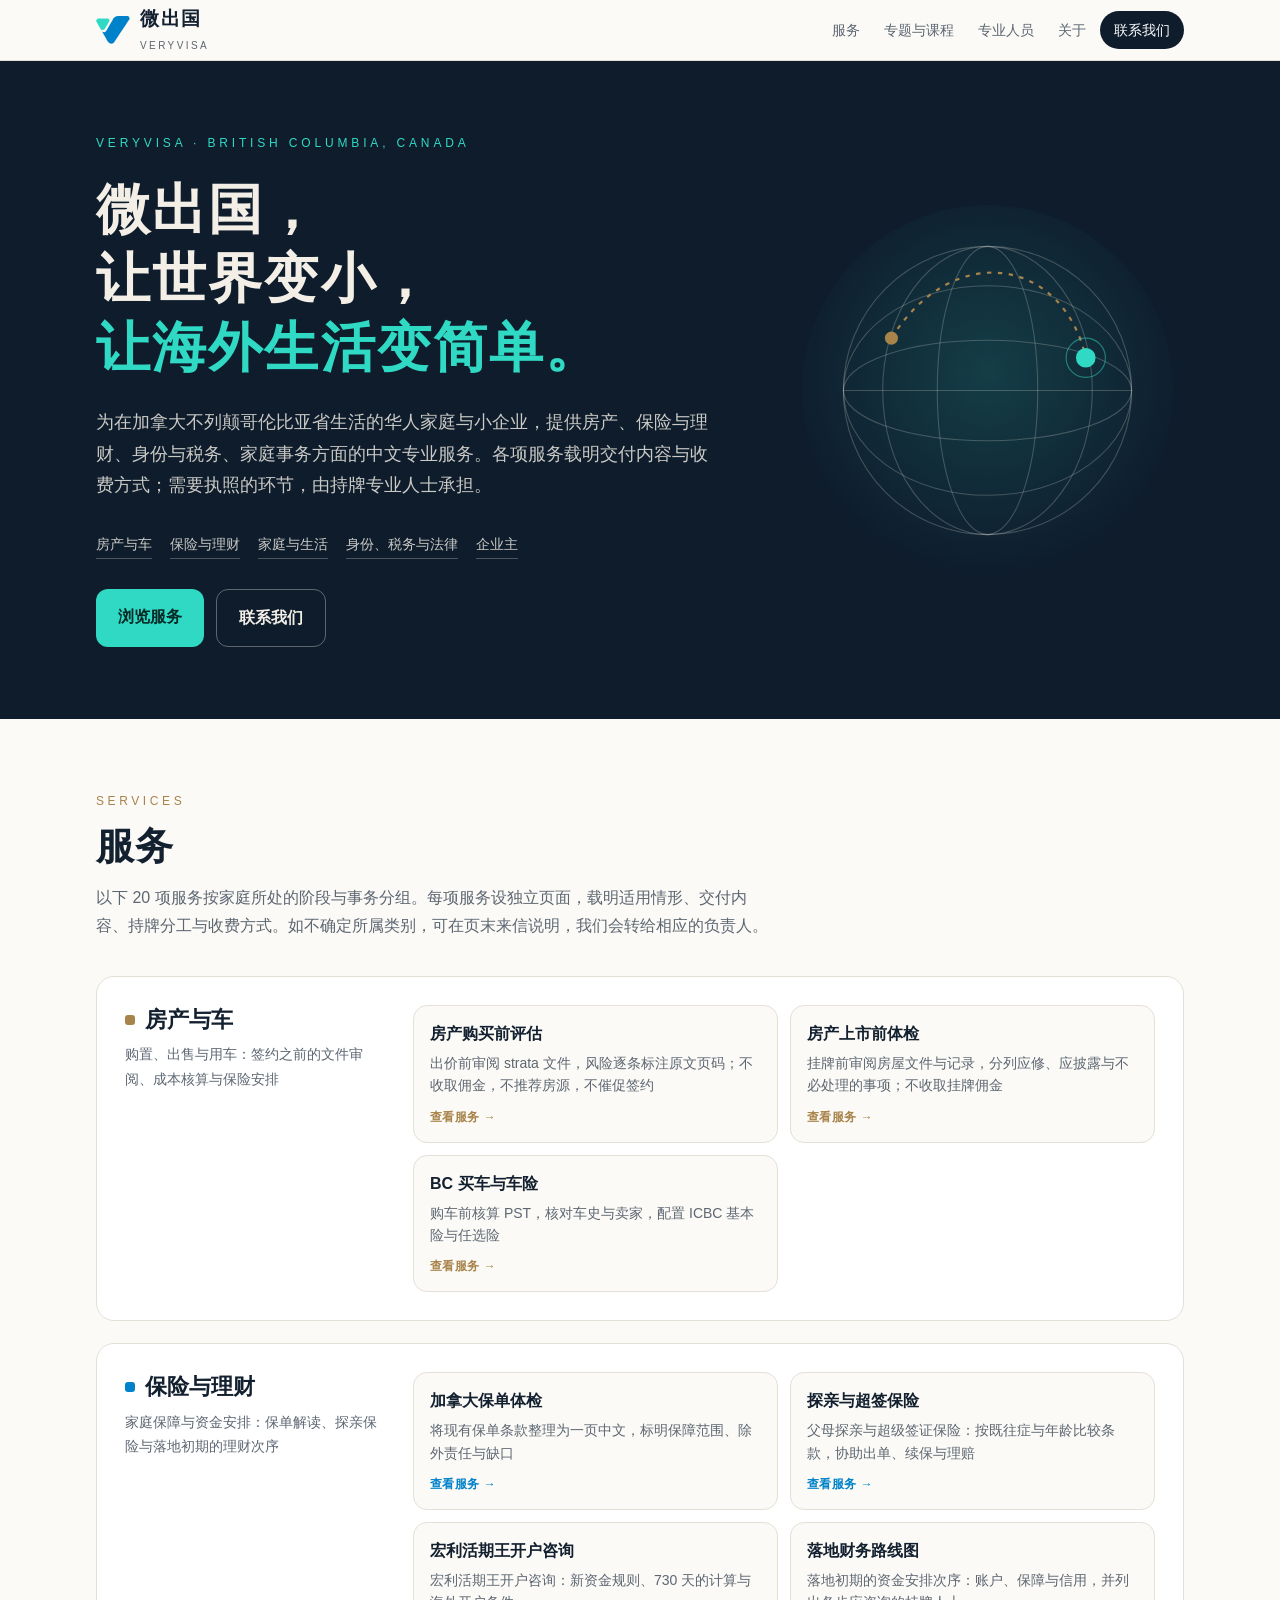
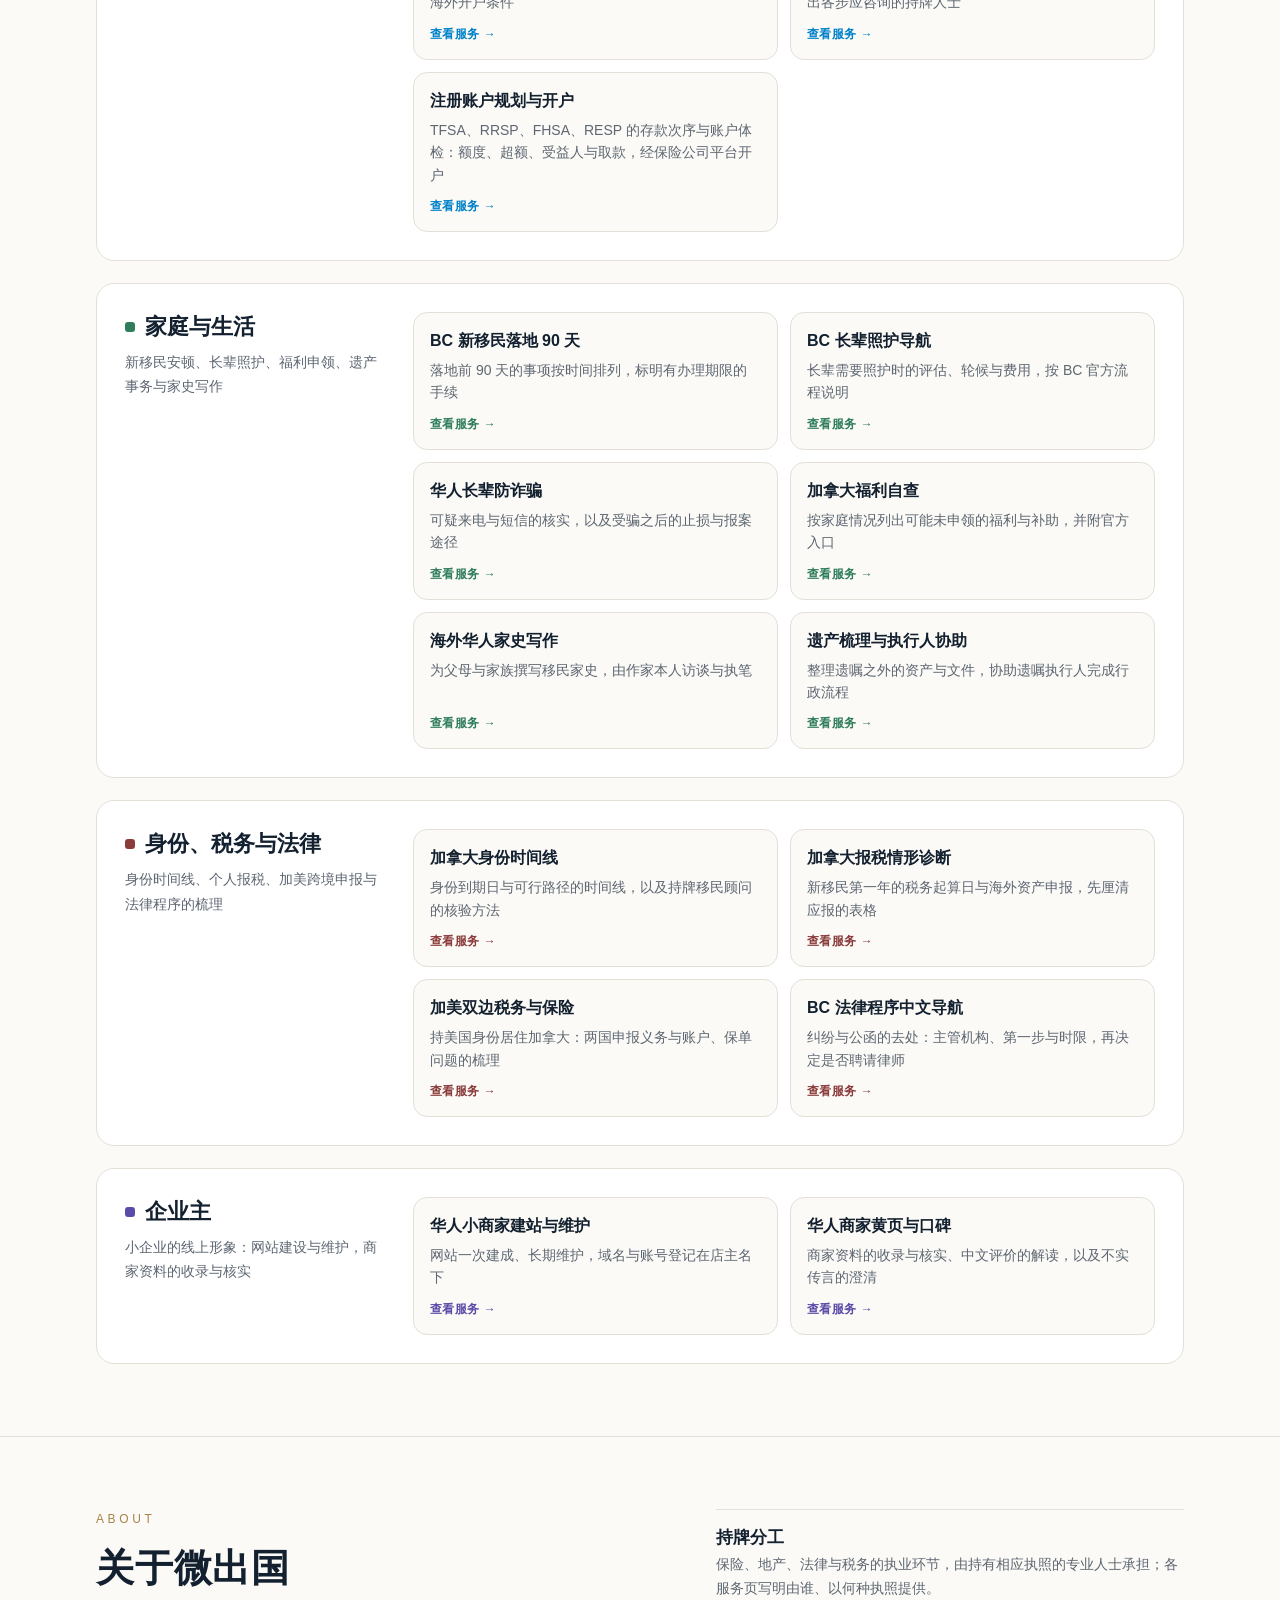
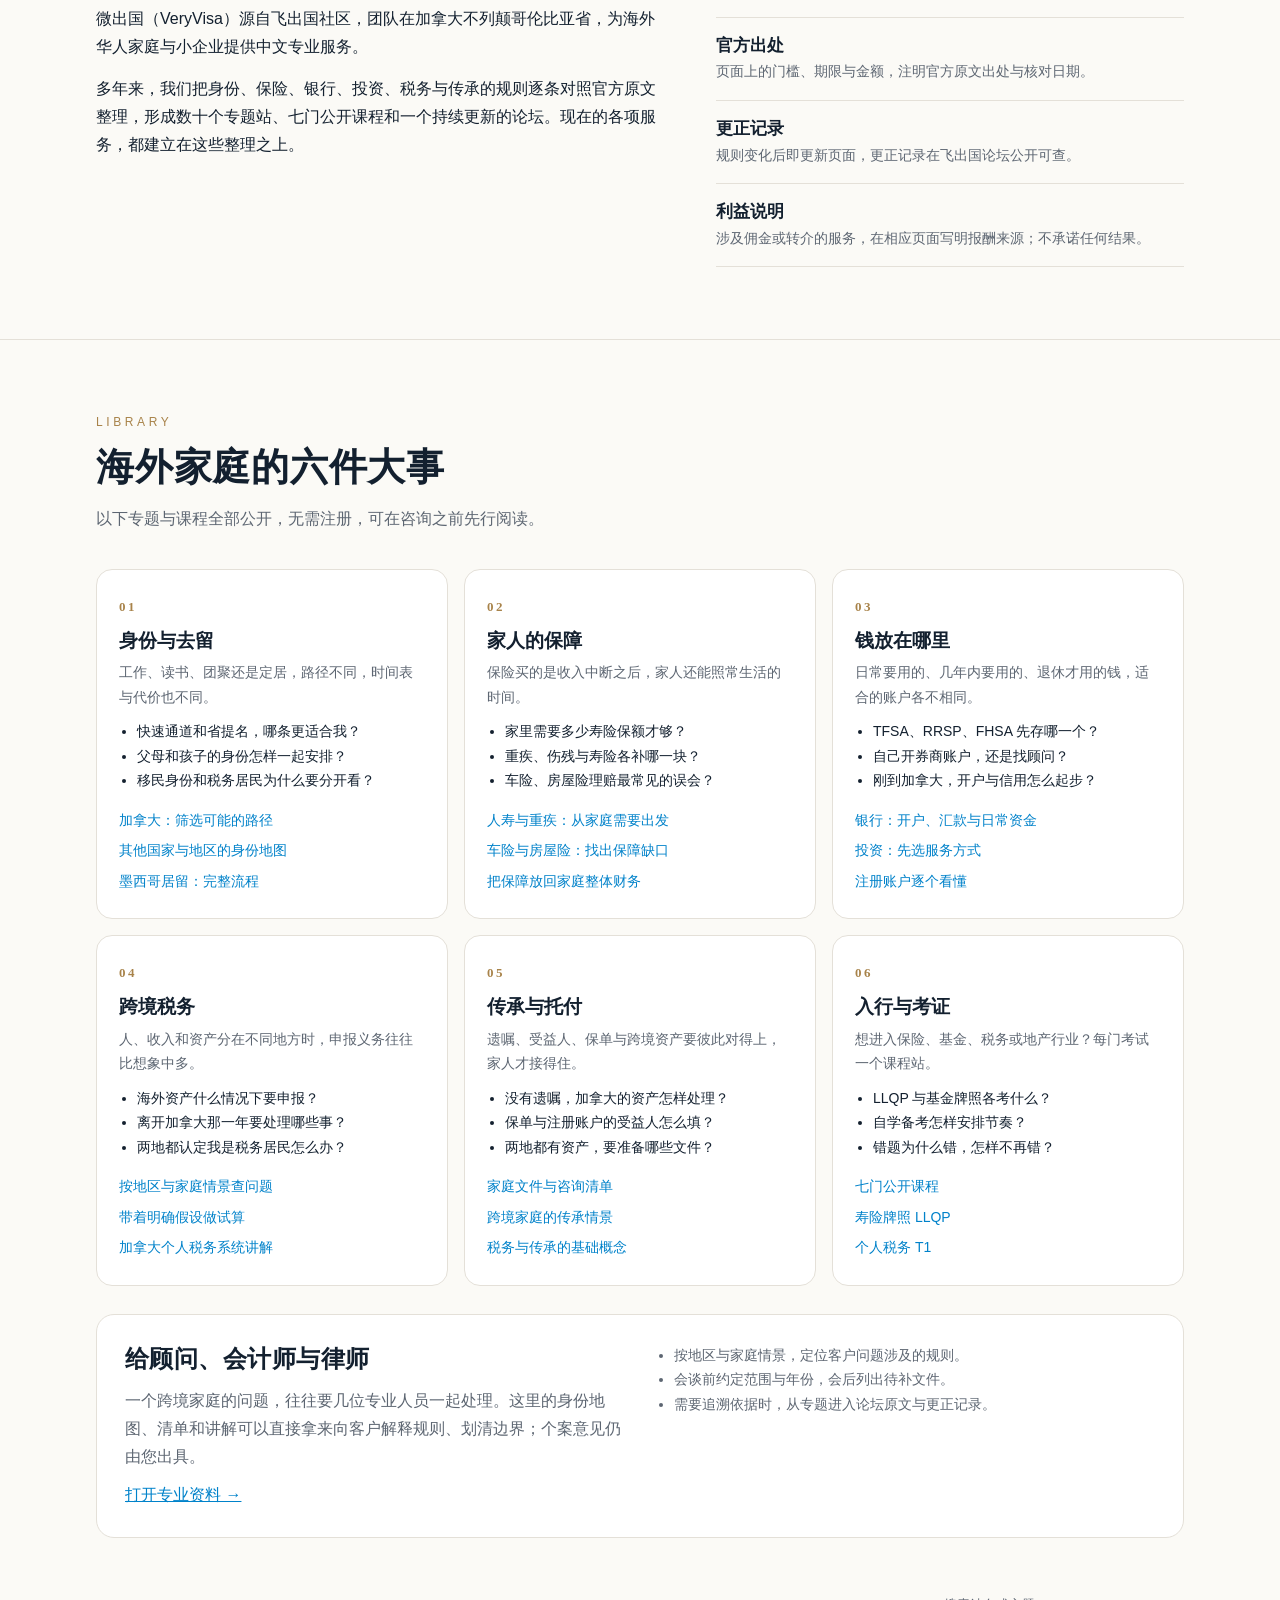
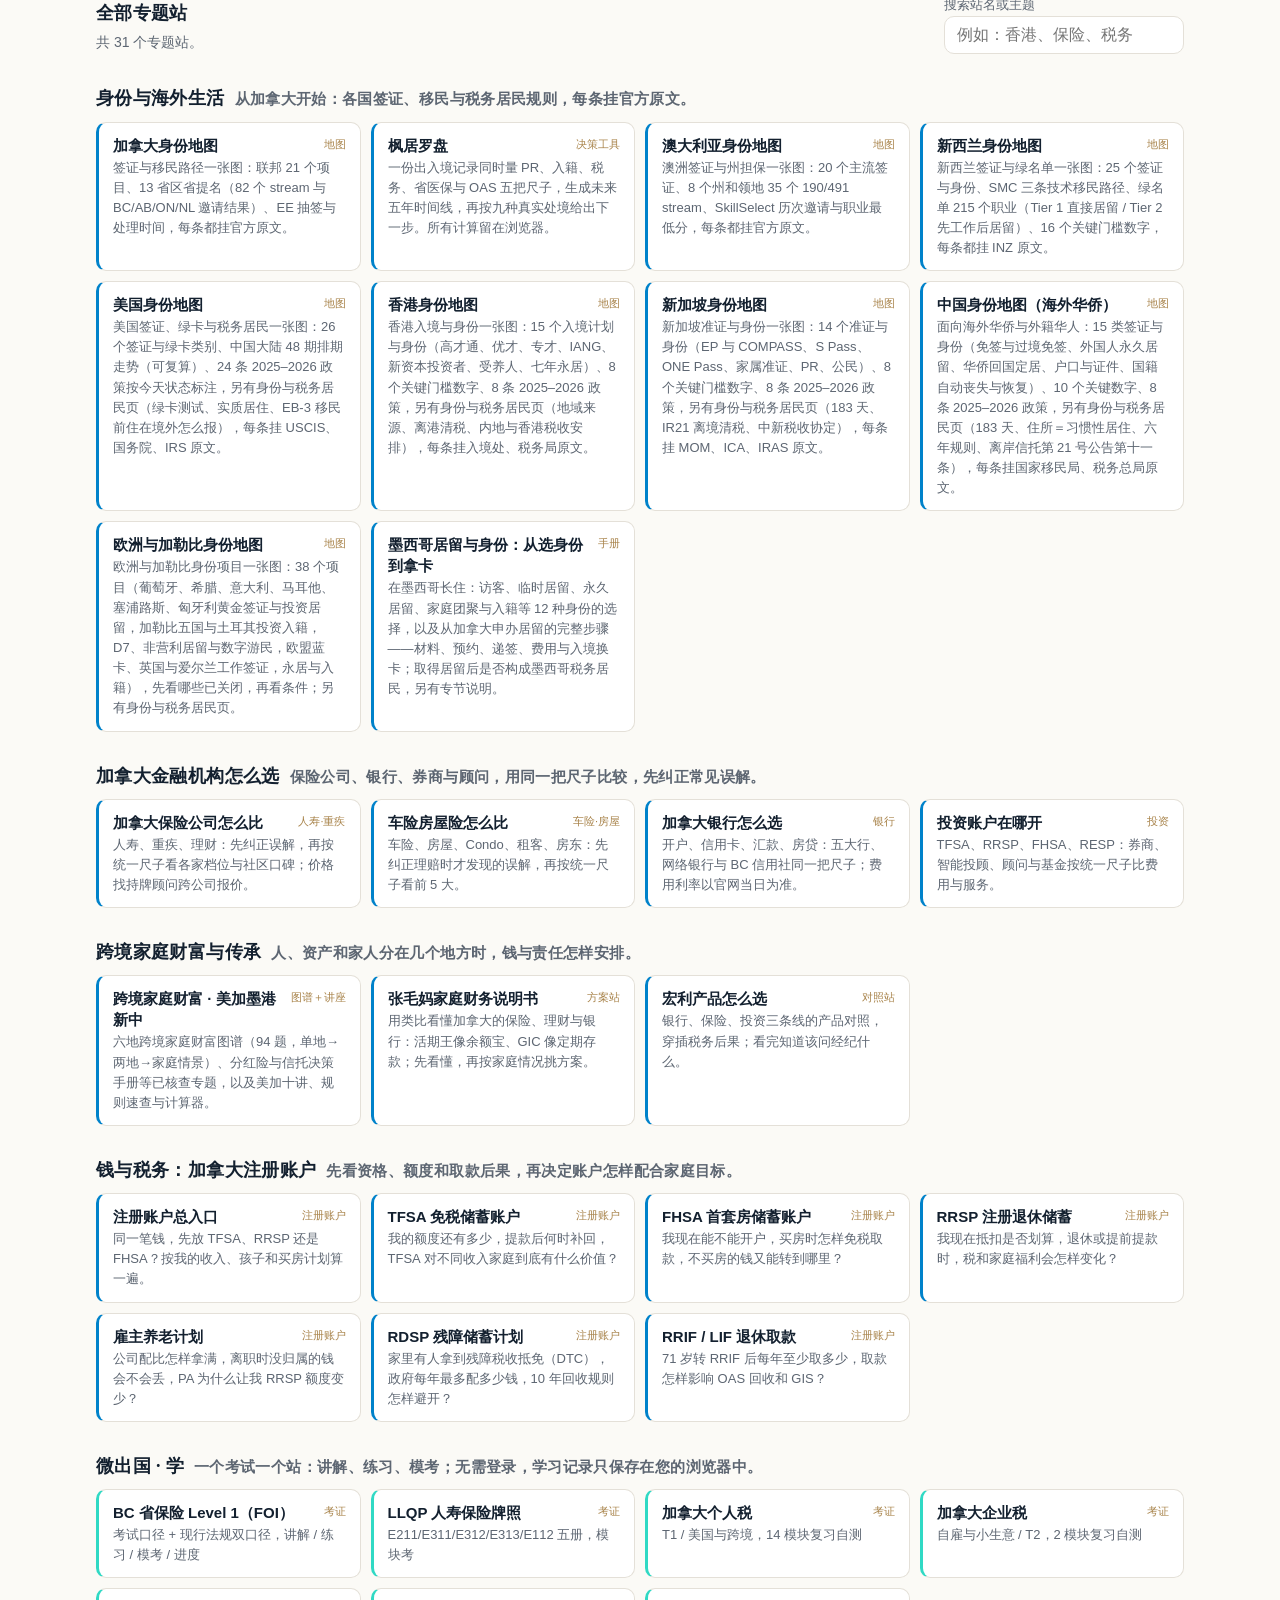
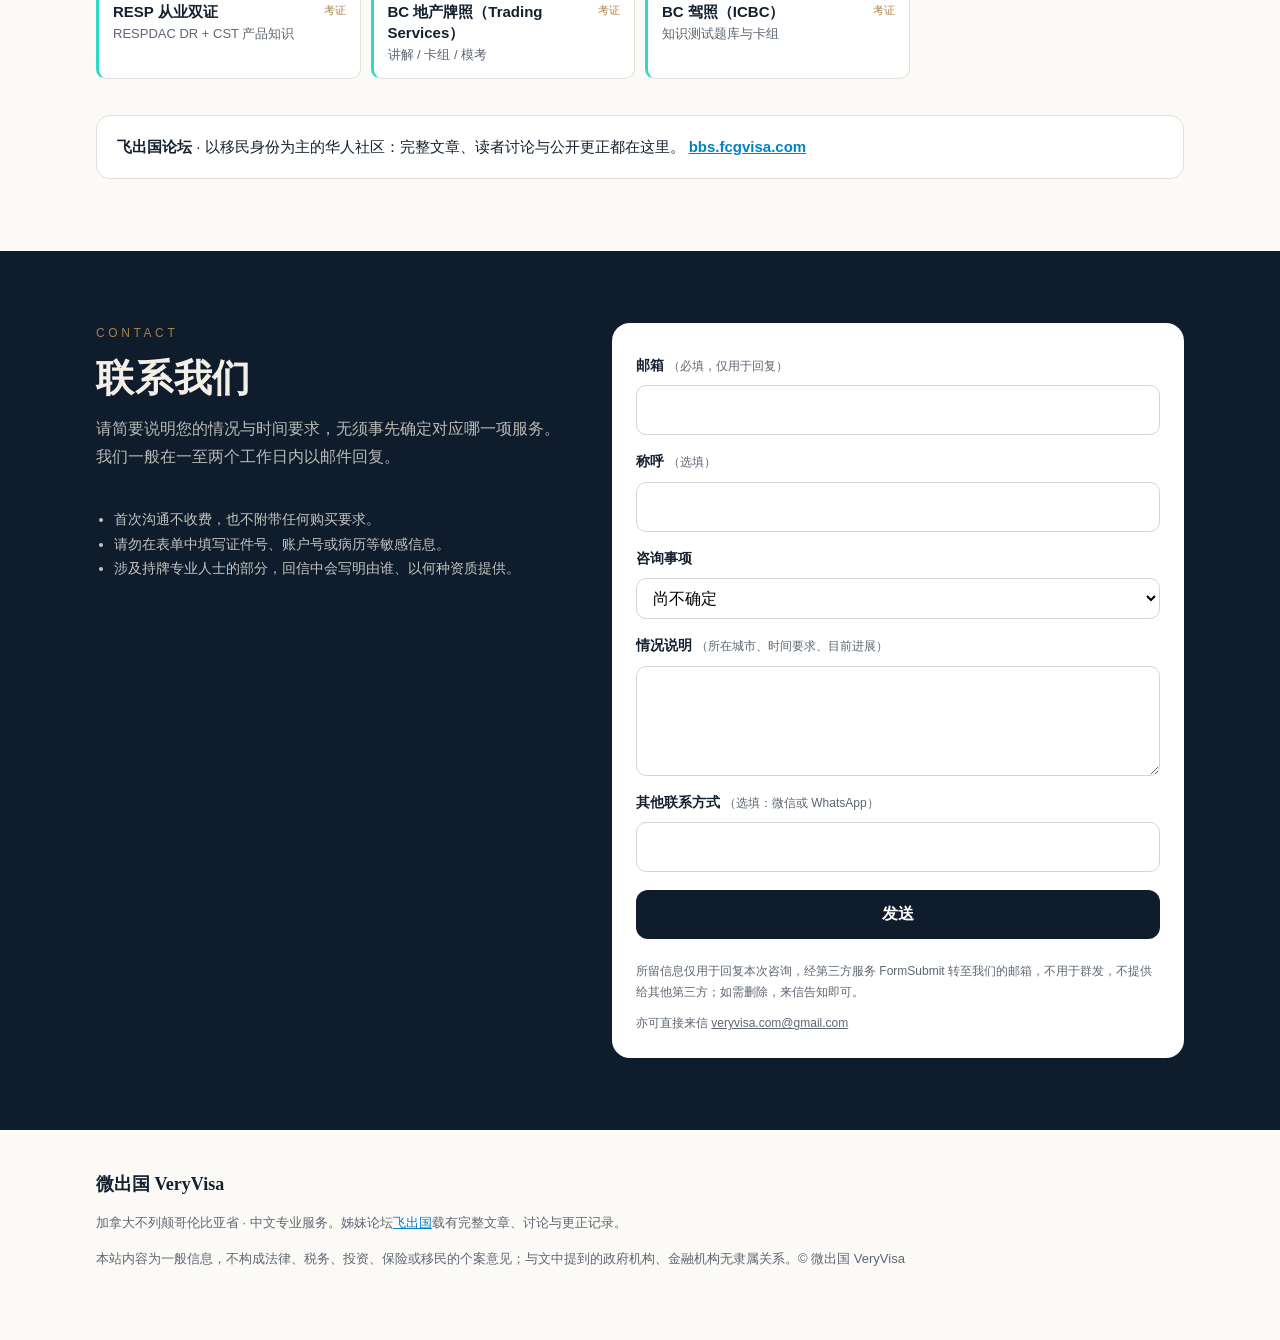
==== commit b0e3cfcf: "Publish gated reader experience update" ====
--- a/index.html
+++ b/index.html
@@ -1,6 +1,6 @@
 <!doctype html><html lang="zh-CN"><head><meta charset="utf-8"><meta name="viewport" content="width=device-width,initial-scale=1,viewport-fit=cover">
 <title>微出国 VeryVisa · 加拿大 BC 中文专业服务</title><meta name="description" content="微出国是在加拿大不列颠哥伦比亚省的中文专业服务团队，服务范围包括房产、保险与理财、身份与税务、遗产与家庭事务及小企业；需要执照的环节由持牌专业人士承担。">
-<meta name="theme-color" content="#0e1c2c"><meta property="og:title" content="微出国 VeryVisa：让世界变小，让海外生活变简单"><meta property="og:description" content="在加拿大 BC 的中文专业服务团队，现有 19 项服务。"><meta property="og:type" content="website"><meta property="og:url" content="https://veryvisa.github.io/">
+<meta name="theme-color" content="#0e1c2c"><meta property="og:title" content="微出国 VeryVisa：让世界变小，让海外生活变简单"><meta property="og:description" content="在加拿大 BC 的中文专业服务团队，现有 20 项服务。"><meta property="og:type" content="website"><meta property="og:url" content="https://veryvisa.github.io/">
 <link rel="canonical" href="https://veryvisa.github.io/"><link rel="icon" href="data:image/svg+xml,&lt;svg class=&quot;mark&quot; aria-hidden=&quot;true&quot; viewBox=&quot;102.305 90.391 73.617 59.957&quot;&gt;
 &lt;path fill=&quot;%2330D9C4&quot; d=&quot;M 107.894531 95.808594 L 127.277344 95.808594 C 127.277344 95.808594 129.507812 95.628906 130.835938 97.679688 C 131.585938 98.910156 131.65625 100.316406 131.082031 101.546875 L 121.609375 117.953125 C 121.609375 117.953125 120.335938 120.65625 117.011719 120.824219 C 113.714844 120.910156 112.242188 118.40625 112.242188 118.40625 L 103.722656 103.652344 C 103.722656 103.652344 102.304688 101.792969 103.09375 99.332031 C 103.878906 96.878906 106.148438 95.773438 107.894531 95.808594 &quot;/&gt;
 &lt;path fill=&quot;%230082CA&quot; d=&quot;M 115.964844 124.792969 C 115.847656 124.59375 116.09375 124.378906 116.277344 124.519531 C 117.195312 125.21875 118.664062 125.902344 120.683594 125.515625 C 122.164062 125.210938 123.550781 124.296875 124.402344 122.757812 C 125.242188 121.300781 138.8125 97.8125 138.8125 97.8125 C 138.8125 97.8125 141.9375 90.917969 150.207031 90.550781 L 169.96875 90.550781 C 169.96875 90.550781 173 90.390625 174.503906 93.40625 C 175.921875 96.433594 173.941406 98.695312 173.667969 99.109375 C 173.394531 99.523438 142.203125 146.726562 142.203125 146.726562 C 142.203125 146.726562 140.003906 150.347656 135.40625 150.347656 C 130.808594 150.347656 128.707031 146.878906 128.417969 146.398438 C 128.175781 145.992188 118.835938 129.78125 115.964844 124.792969 &quot;/&gt;&lt;/svg&gt;"><style>
@@ -91,8 +91,8 @@
 
 <section id="services" class="block"><div class="wrap">
 <p class="kicker">Services</p><h2>服务</h2>
-<p class="intro">以下 19 项服务按家庭所处的阶段与事务分组。每项服务设独立页面，载明适用情形、交付内容、持牌分工与收费方式。如不确定所属类别，可在页末来信说明，我们会转给相应的负责人。</p>
-<div class="groups"><article class="group" id="svc-home" style="--c:#a8834a"><header><h3><i></i>房产与车</h3><p>购置、出售与用车：签约之前的文件审阅、成本核算与保险安排</p></header><ul class="svc"><li><a href="/bc-home-buyer-risk-review/"><b>房产购买前评估</b><span>出价前审阅 strata 文件，风险逐条标注原文页码；不收取佣金，不推荐房源，不催促签约</span><em>查看服务 →</em></a></li><li><a href="/bc-pre-listing-home-fix/"><b>房产上市前体检</b><span>挂牌前审阅房屋文件与记录，分列应修、应披露与不必处理的事项；不收取挂牌佣金</span><em>查看服务 →</em></a></li><li><a href="/bc-car-buying-auto-insurance/"><b>BC 买车与车险</b><span>购车前核算 PST，核对车史与卖家，配置 ICBC 基本险与任选险</span><em>查看服务 →</em></a></li></ul></article><article class="group" id="svc-protect" style="--c:#0082ca"><header><h3><i></i>保险与理财</h3><p>家庭保障与资金安排：保单解读、探亲保险与落地初期的理财次序</p></header><ul class="svc"><li><a href="/canada-insurance-policy-checkup/"><b>加拿大保单体检</b><span>将现有保单条款整理为一页中文，标明保障范围、除外责任与缺口</span><em>查看服务 →</em></a></li><li><a href="/canada-travel-insurance-super-visa/"><b>探亲与超签保险</b><span>父母探亲与超级签证保险：按既往症与年龄比较条款，协助出单、续保与理赔</span><em>查看服务 →</em></a></li><li><a href="/manulife-advantage-account/"><b>宏利活期王开户咨询</b><span>宏利活期王开户咨询：新资金规则、730 天的计算与海外开户条件</span><em>查看服务 →</em></a></li><li><a href="/canada-personal-business-financial-consulting/"><b>落地财务路线图</b><span>落地初期的资金安排次序：账户、保障与信用，并列出各步应咨询的持牌人士</span><em>查看服务 →</em></a></li></ul></article><article class="group" id="svc-family" style="--c:#2f7d5b"><header><h3><i></i>家庭与生活</h3><p>新移民安顿、长辈照护、福利申领、遗产事务与家史写作</p></header><ul class="svc"><li><a href="/canada-newcomer-first-90-days/"><b>BC 新移民落地 90 天</b><span>落地前 90 天的事项按时间排列，标明有办理期限的手续</span><em>查看服务 →</em></a></li><li><a href="/bc-seniors-care-navigation/"><b>BC 长辈照护导航</b><span>长辈需要照护时的评估、轮候与费用，按 BC 官方流程说明</span><em>查看服务 →</em></a></li><li><a href="/canada-scam-check-chinese-seniors/"><b>华人长辈防诈骗</b><span>可疑来电与短信的核实，以及受骗之后的止损与报案途径</span><em>查看服务 →</em></a></li><li><a href="/canada-benefits-eligibility-checker/"><b>加拿大福利自查</b><span>按家庭情况列出可能未申领的福利与补助，并附官方入口</span><em>查看服务 →</em></a></li><li><a href="/chinese-family-history-writing/"><b>海外华人家史写作</b><span>为父母与家族撰写移民家史，由作家本人访谈与执笔</span><em>查看服务 →</em></a></li><li><a href="/bc-estate-planning-executor-support/"><b>遗产梳理与执行人协助</b><span>整理遗嘱之外的资产与文件，协助遗嘱执行人完成行政流程</span><em>查看服务 →</em></a></li></ul></article><article class="group" id="svc-status" style="--c:#8a3b3b"><header><h3><i></i>身份、税务与法律</h3><p>身份时间线、个人报税、加美跨境申报与法律程序的梳理</p></header><ul class="svc"><li><a href="/canada-visa-status-planning/"><b>加拿大身份时间线</b><span>身份到期日与可行路径的时间线，以及持牌移民顾问的核验方法</span><em>查看服务 →</em></a></li><li><a href="/canada-tax-return-filing/"><b>加拿大报税情形诊断</b><span>新移民第一年的税务起算日与海外资产申报，先厘清应报的表格</span><em>查看服务 →</em></a></li><li><a href="/canada-us-cross-border-tax-insurance/"><b>加美双边税务与保险</b><span>持美国身份居住加拿大：两国申报义务与账户、保单问题的梳理</span><em>查看服务 →</em></a></li><li><a href="/canada-legal-support-navigation/"><b>BC 法律程序中文导航</b><span>纠纷与公函的去处：主管机构、第一步与时限，再决定是否聘请律师</span><em>查看服务 →</em></a></li></ul></article><article class="group" id="svc-biz" style="--c:#5b4ba8"><header><h3><i></i>企业主</h3><p>小企业的线上形象：网站建设与维护，商家资料的收录与核实</p></header><ul class="svc"><li><a href="/chinese-small-business-website-care/"><b>华人小商家建站与维护</b><span>网站一次建成、长期维护，域名与账号登记在店主名下</span><em>查看服务 →</em></a></li><li><a href="/bc-chinese-business-directory-promotion/"><b>华人商家黄页与口碑</b><span>商家资料的收录与核实、中文评价的解读，以及不实传言的澄清</span><em>查看服务 →</em></a></li></ul></article></div></div></section>
+<p class="intro">以下 20 项服务按家庭所处的阶段与事务分组。每项服务设独立页面，载明适用情形、交付内容、持牌分工与收费方式。如不确定所属类别，可在页末来信说明，我们会转给相应的负责人。</p>
+<div class="groups"><article class="group" id="svc-home" style="--c:#a8834a"><header><h3><i></i>房产与车</h3><p>购置、出售与用车：签约之前的文件审阅、成本核算与保险安排</p></header><ul class="svc"><li><a href="/bc-home-buyer-risk-review/"><b>房产购买前评估</b><span>出价前审阅 strata 文件，风险逐条标注原文页码；不收取佣金，不推荐房源，不催促签约</span><em>查看服务 →</em></a></li><li><a href="/bc-pre-listing-home-fix/"><b>房产上市前体检</b><span>挂牌前审阅房屋文件与记录，分列应修、应披露与不必处理的事项；不收取挂牌佣金</span><em>查看服务 →</em></a></li><li><a href="/bc-car-buying-auto-insurance/"><b>BC 买车与车险</b><span>购车前核算 PST，核对车史与卖家，配置 ICBC 基本险与任选险</span><em>查看服务 →</em></a></li></ul></article><article class="group" id="svc-protect" style="--c:#0082ca"><header><h3><i></i>保险与理财</h3><p>家庭保障与资金安排：保单解读、探亲保险与落地初期的理财次序</p></header><ul class="svc"><li><a href="/canada-insurance-policy-checkup/"><b>加拿大保单体检</b><span>将现有保单条款整理为一页中文，标明保障范围、除外责任与缺口</span><em>查看服务 →</em></a></li><li><a href="/canada-travel-insurance-super-visa/"><b>探亲与超签保险</b><span>父母探亲与超级签证保险：按既往症与年龄比较条款，协助出单、续保与理赔</span><em>查看服务 →</em></a></li><li><a href="/manulife-advantage-account/"><b>宏利活期王开户咨询</b><span>宏利活期王开户咨询：新资金规则、730 天的计算与海外开户条件</span><em>查看服务 →</em></a></li><li><a href="/canada-personal-business-financial-consulting/"><b>落地财务路线图</b><span>落地初期的资金安排次序：账户、保障与信用，并列出各步应咨询的持牌人士</span><em>查看服务 →</em></a></li><li><a href="/canada-registered-accounts/"><b>注册账户规划与开户</b><span>TFSA、RRSP、FHSA、RESP 的存款次序与账户体检：额度、超额、受益人与取款，经保险公司平台开户</span><em>查看服务 →</em></a></li></ul></article><article class="group" id="svc-family" style="--c:#2f7d5b"><header><h3><i></i>家庭与生活</h3><p>新移民安顿、长辈照护、福利申领、遗产事务与家史写作</p></header><ul class="svc"><li><a href="/canada-newcomer-first-90-days/"><b>BC 新移民落地 90 天</b><span>落地前 90 天的事项按时间排列，标明有办理期限的手续</span><em>查看服务 →</em></a></li><li><a href="/bc-seniors-care-navigation/"><b>BC 长辈照护导航</b><span>长辈需要照护时的评估、轮候与费用，按 BC 官方流程说明</span><em>查看服务 →</em></a></li><li><a href="/canada-scam-check-chinese-seniors/"><b>华人长辈防诈骗</b><span>可疑来电与短信的核实，以及受骗之后的止损与报案途径</span><em>查看服务 →</em></a></li><li><a href="/canada-benefits-eligibility-checker/"><b>加拿大福利自查</b><span>按家庭情况列出可能未申领的福利与补助，并附官方入口</span><em>查看服务 →</em></a></li><li><a href="/chinese-family-history-writing/"><b>海外华人家史写作</b><span>为父母与家族撰写移民家史，由作家本人访谈与执笔</span><em>查看服务 →</em></a></li><li><a href="/bc-estate-planning-executor-support/"><b>遗产梳理与执行人协助</b><span>整理遗嘱之外的资产与文件，协助遗嘱执行人完成行政流程</span><em>查看服务 →</em></a></li></ul></article><article class="group" id="svc-status" style="--c:#8a3b3b"><header><h3><i></i>身份、税务与法律</h3><p>身份时间线、个人报税、加美跨境申报与法律程序的梳理</p></header><ul class="svc"><li><a href="/canada-visa-status-planning/"><b>加拿大身份时间线</b><span>身份到期日与可行路径的时间线，以及持牌移民顾问的核验方法</span><em>查看服务 →</em></a></li><li><a href="/canada-tax-return-filing/"><b>加拿大报税情形诊断</b><span>新移民第一年的税务起算日与海外资产申报，先厘清应报的表格</span><em>查看服务 →</em></a></li><li><a href="/canada-us-cross-border-tax-insurance/"><b>加美双边税务与保险</b><span>持美国身份居住加拿大：两国申报义务与账户、保单问题的梳理</span><em>查看服务 →</em></a></li><li><a href="/canada-legal-support-navigation/"><b>BC 法律程序中文导航</b><span>纠纷与公函的去处：主管机构、第一步与时限，再决定是否聘请律师</span><em>查看服务 →</em></a></li></ul></article><article class="group" id="svc-biz" style="--c:#5b4ba8"><header><h3><i></i>企业主</h3><p>小企业的线上形象：网站建设与维护，商家资料的收录与核实</p></header><ul class="svc"><li><a href="/chinese-small-business-website-care/"><b>华人小商家建站与维护</b><span>网站一次建成、长期维护，域名与账号登记在店主名下</span><em>查看服务 →</em></a></li><li><a href="/bc-chinese-business-directory-promotion/"><b>华人商家黄页与口碑</b><span>商家资料的收录与核实、中文评价的解读，以及不实传言的澄清</span><em>查看服务 →</em></a></li></ul></article></div></div></section>
 
 <section id="about" class="block lib"><div class="wrap about"><div>
 <p class="kicker">About</p><h2>关于微出国</h2>
@@ -126,7 +126,7 @@
 <div class="hp" aria-hidden="true"><label>请勿填写<input type="text" name="_honey" tabindex="-1" autocomplete="off"></label></div>
 <label for="h-email">邮箱 <span class="opt">（必填，仅用于回复）</span></label><input id="h-email" name="email" type="email" required autocomplete="email" inputmode="email" maxlength="120">
 <label for="h-name">称呼 <span class="opt">（选填）</span></label><input id="h-name" name="name" type="text" autocomplete="name" maxlength="60">
-<label for="h-service">咨询事项</label><select id="h-service" name="service"><option value="尚不确定">尚不确定</option><option value="BC 买车与车险">BC 买车与车险</option><option value="华人商家黄页与口碑">华人商家黄页与口碑</option><option value="遗产梳理与执行人协助">遗产梳理与执行人协助</option><option value="房产购买前评估">房产购买前评估</option><option value="房产上市前体检">房产上市前体检</option><option value="BC 长辈照护导航">BC 长辈照护导航</option><option value="加拿大福利自查">加拿大福利自查</option><option value="加拿大保单体检">加拿大保单体检</option><option value="BC 法律程序中文导航">BC 法律程序中文导航</option><option value="BC 新移民落地 90 天">BC 新移民落地 90 天</option><option value="落地财务路线图">落地财务路线图</option><option value="华人长辈防诈骗">华人长辈防诈骗</option><option value="加拿大报税情形诊断">加拿大报税情形诊断</option><option value="探亲与超签保险">探亲与超签保险</option><option value="加美双边税务与保险">加美双边税务与保险</option><option value="加拿大身份时间线">加拿大身份时间线</option><option value="海外华人家史写作">海外华人家史写作</option><option value="华人小商家建站与维护">华人小商家建站与维护</option><option value="宏利活期王开户咨询">宏利活期王开户咨询</option></select>
+<label for="h-service">咨询事项</label><select id="h-service" name="service"><option value="尚不确定">尚不确定</option><option value="BC 买车与车险">BC 买车与车险</option><option value="华人商家黄页与口碑">华人商家黄页与口碑</option><option value="遗产梳理与执行人协助">遗产梳理与执行人协助</option><option value="房产购买前评估">房产购买前评估</option><option value="房产上市前体检">房产上市前体检</option><option value="BC 长辈照护导航">BC 长辈照护导航</option><option value="加拿大福利自查">加拿大福利自查</option><option value="加拿大保单体检">加拿大保单体检</option><option value="BC 法律程序中文导航">BC 法律程序中文导航</option><option value="BC 新移民落地 90 天">BC 新移民落地 90 天</option><option value="落地财务路线图">落地财务路线图</option><option value="注册账户规划与开户">注册账户规划与开户</option><option value="华人长辈防诈骗">华人长辈防诈骗</option><option value="加拿大报税情形诊断">加拿大报税情形诊断</option><option value="探亲与超签保险">探亲与超签保险</option><option value="加美双边税务与保险">加美双边税务与保险</option><option value="加拿大身份时间线">加拿大身份时间线</option><option value="海外华人家史写作">海外华人家史写作</option><option value="华人小商家建站与维护">华人小商家建站与维护</option><option value="宏利活期王开户咨询">宏利活期王开户咨询</option></select>
 <label for="h-msg">情况说明 <span class="opt">（所在城市、时间要求、目前进展）</span></label><textarea id="h-msg" name="message" maxlength="4000"></textarea>
 <label for="h-other">其他联系方式 <span class="opt">（选填：微信或 WhatsApp）</span></label><input id="h-other" name="other_contact" type="text" maxlength="120">
 <button type="submit">发送</button><p class="form-msg" role="status" aria-live="polite"></p>
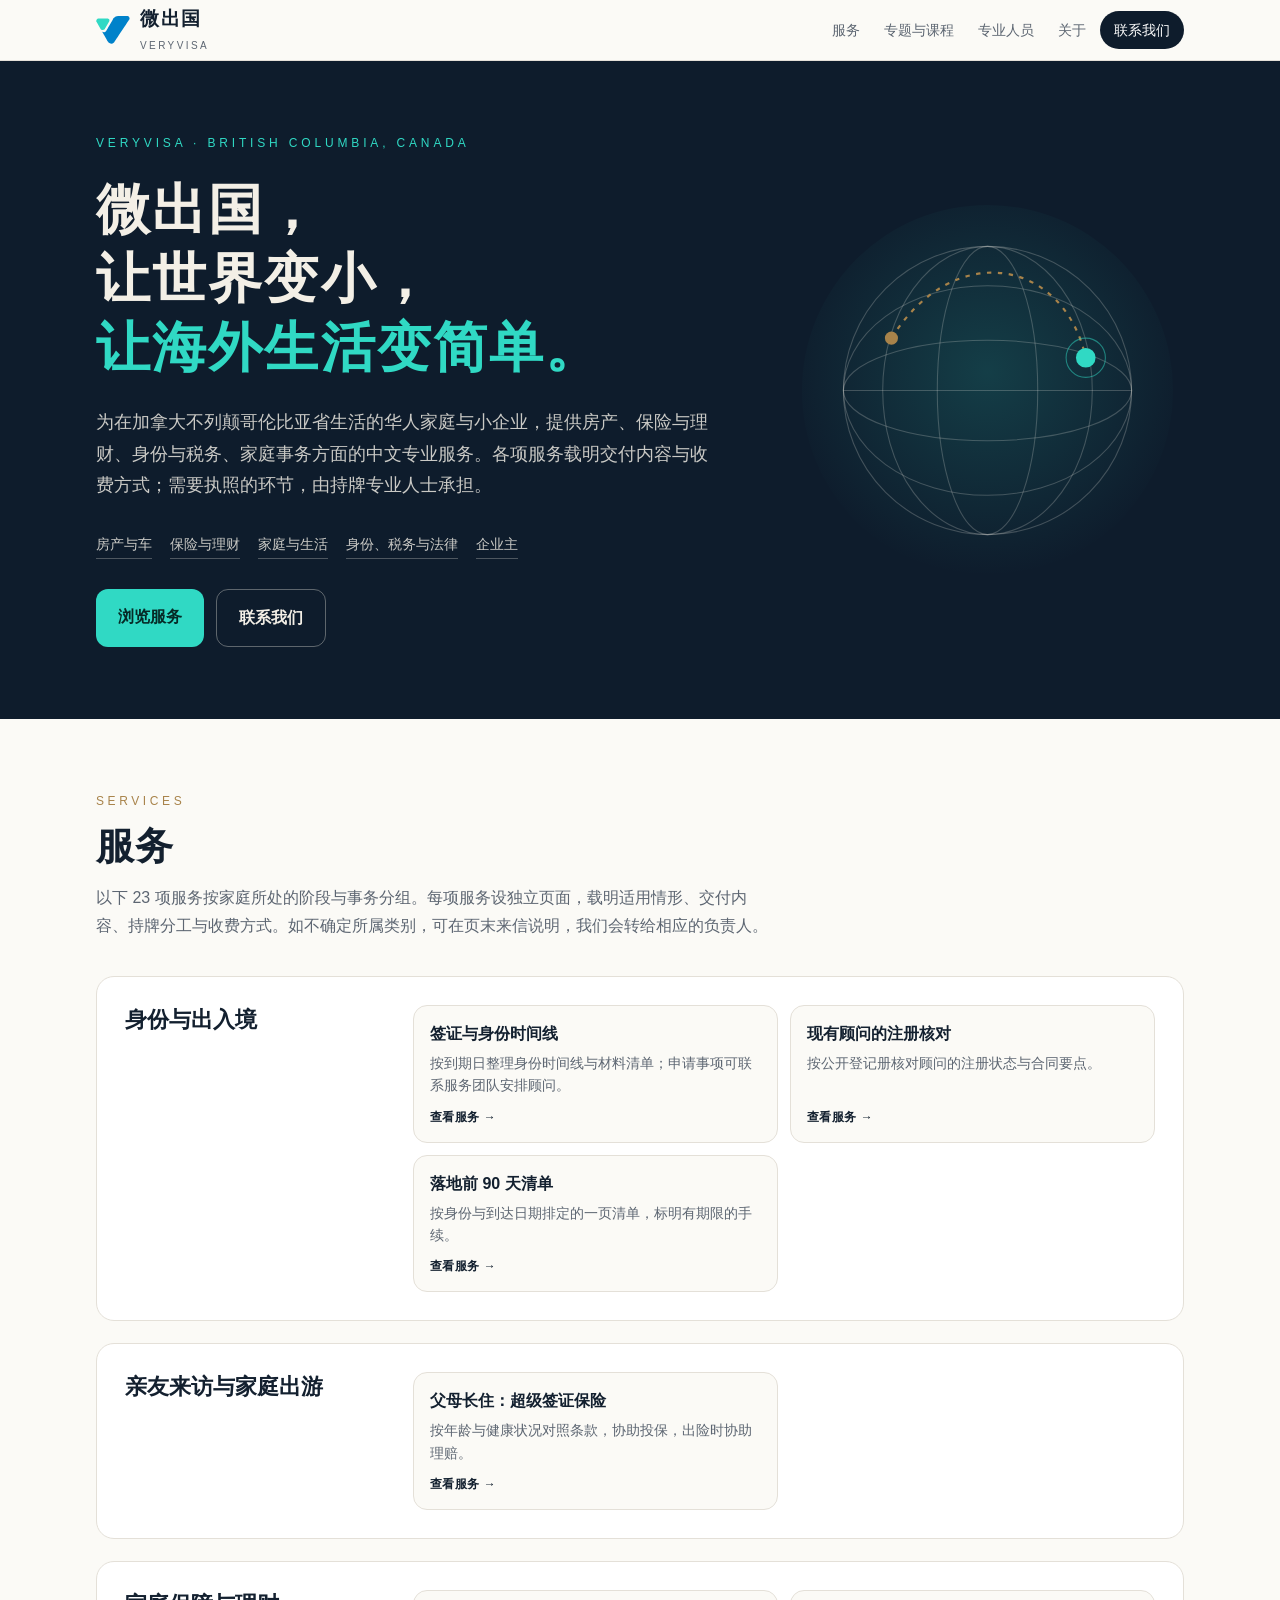
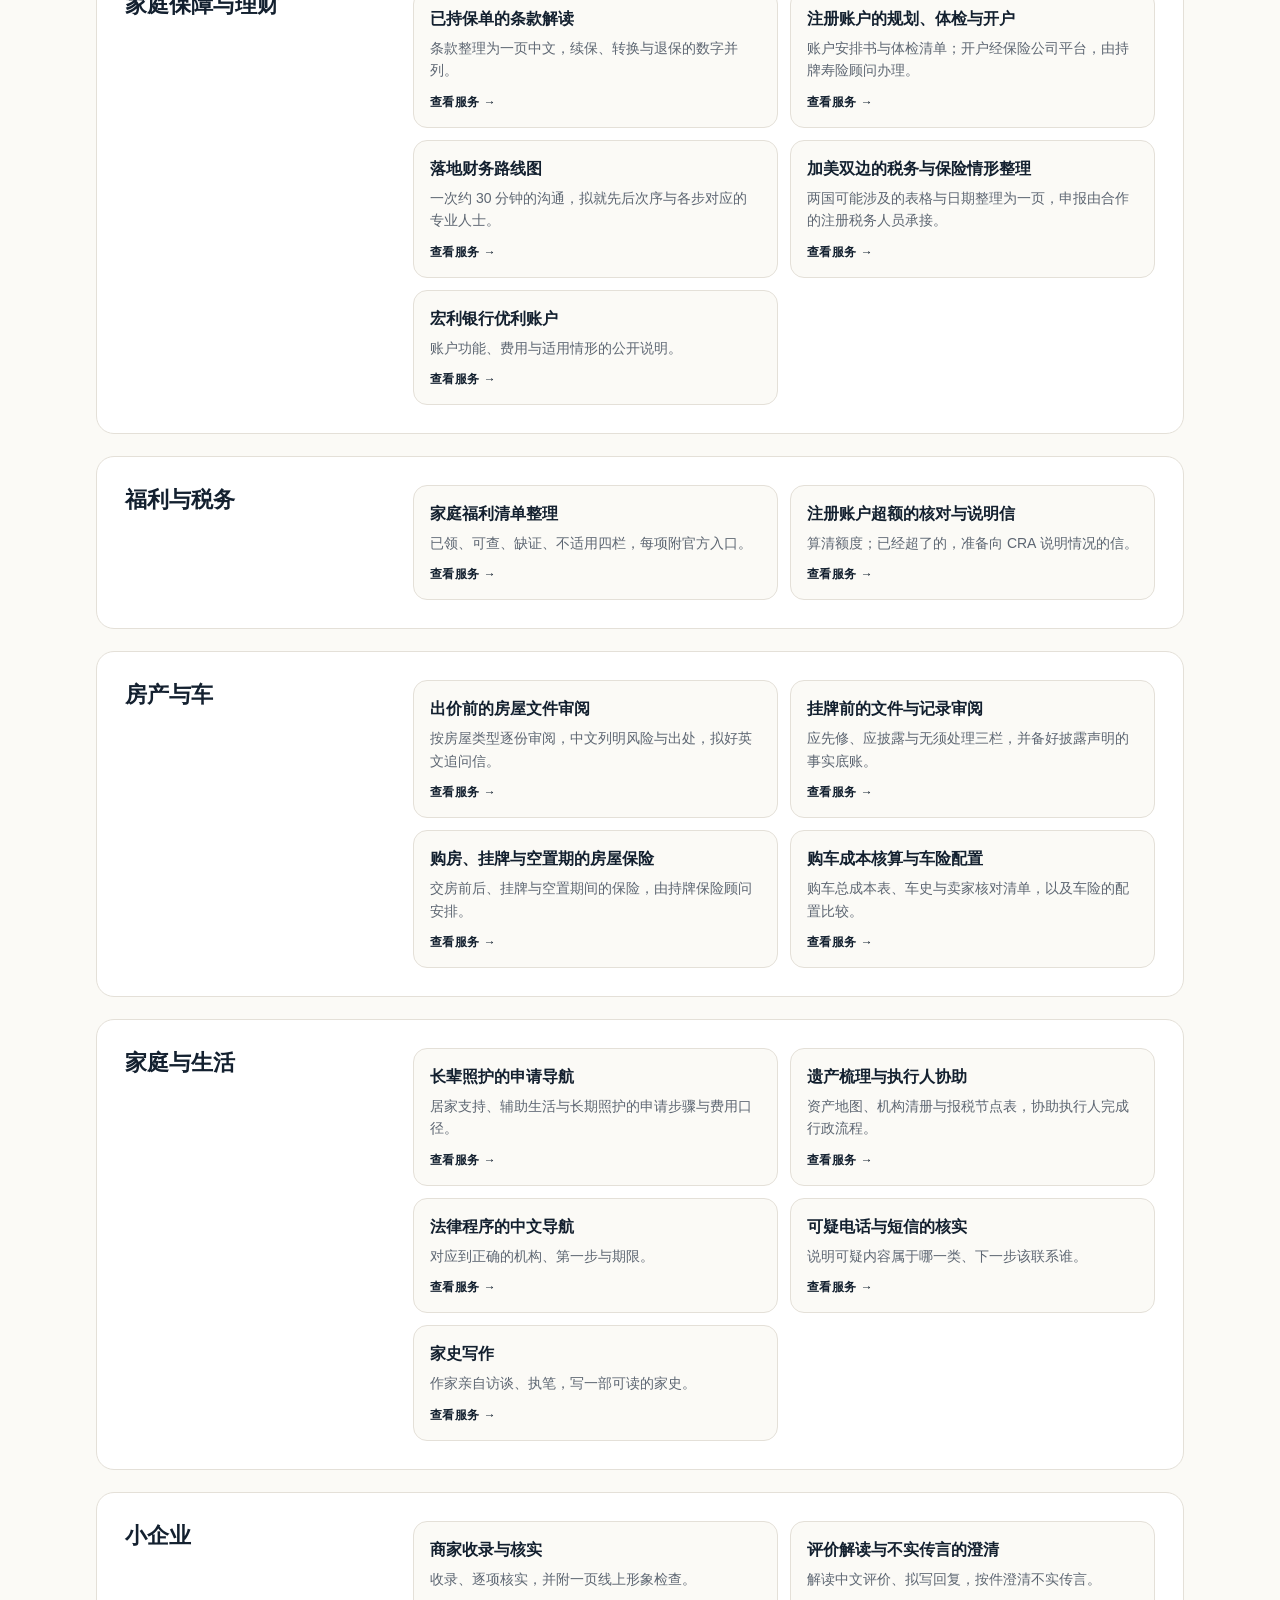
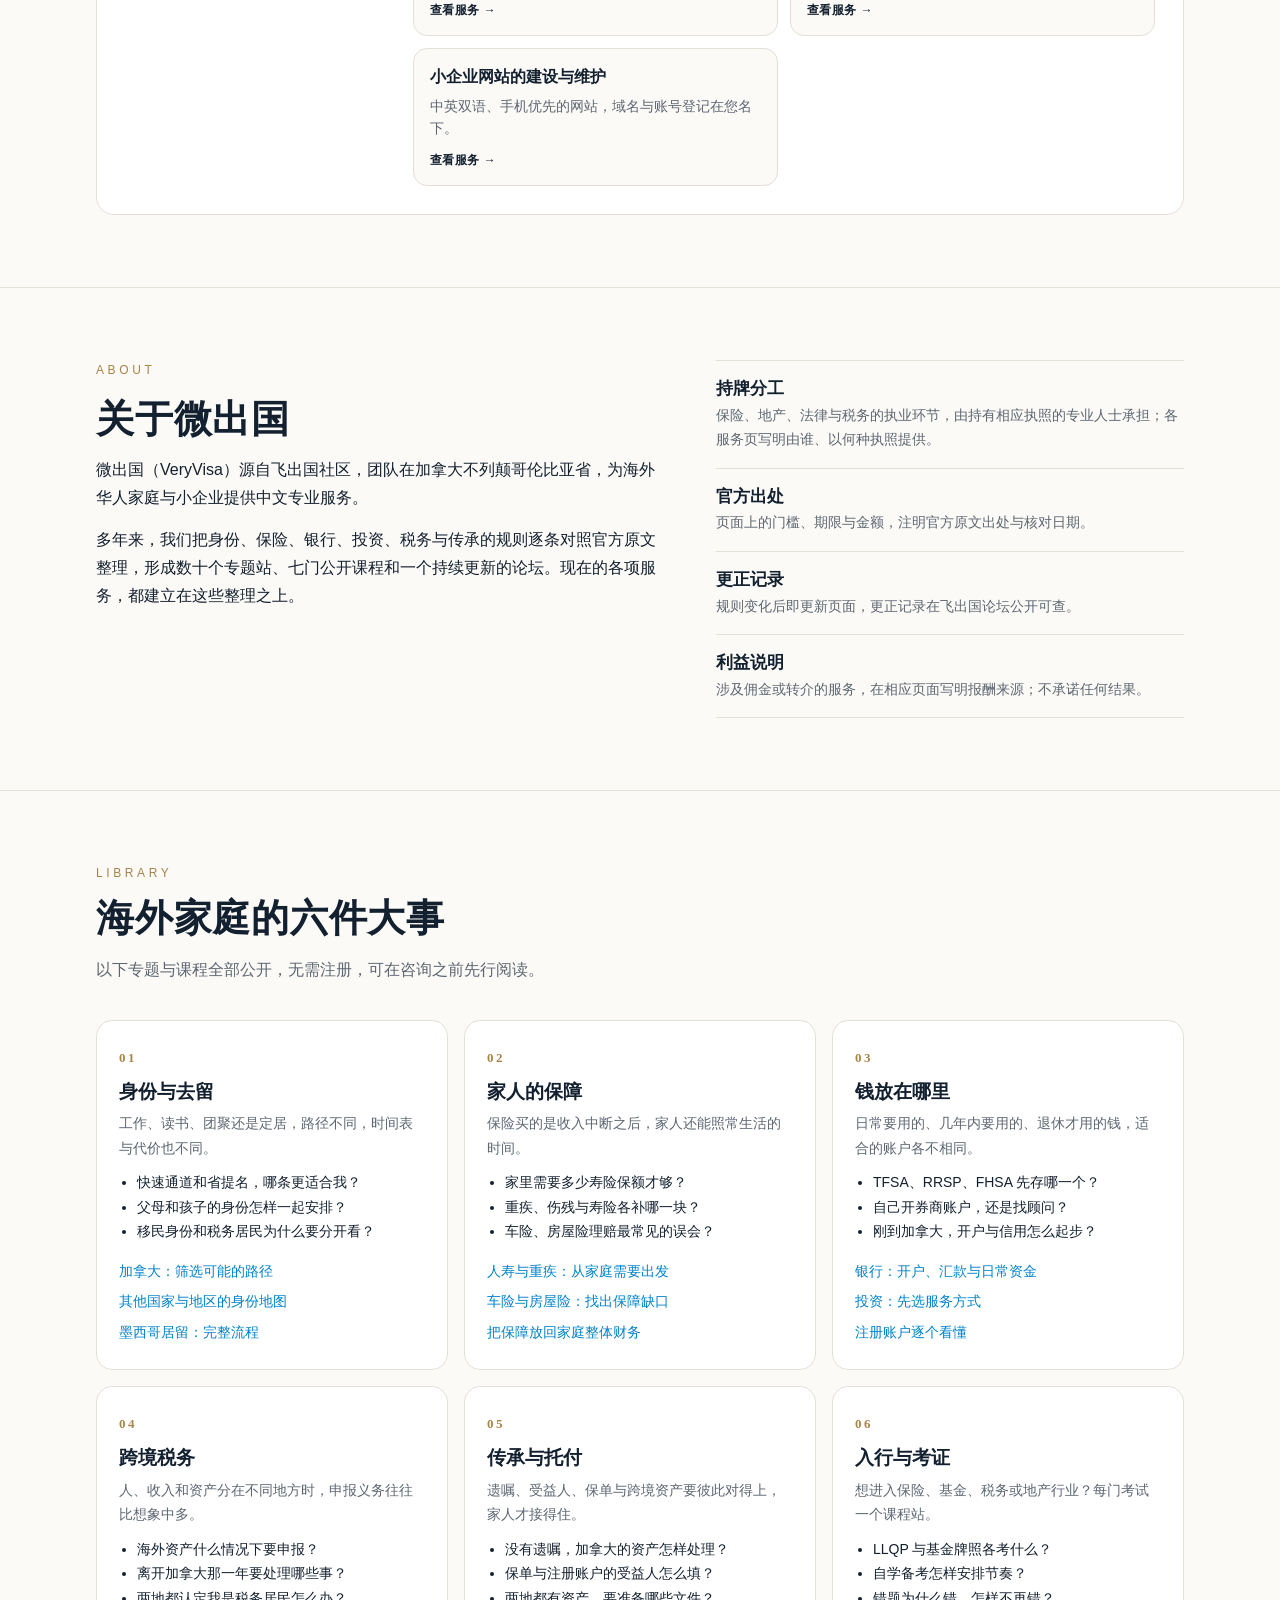
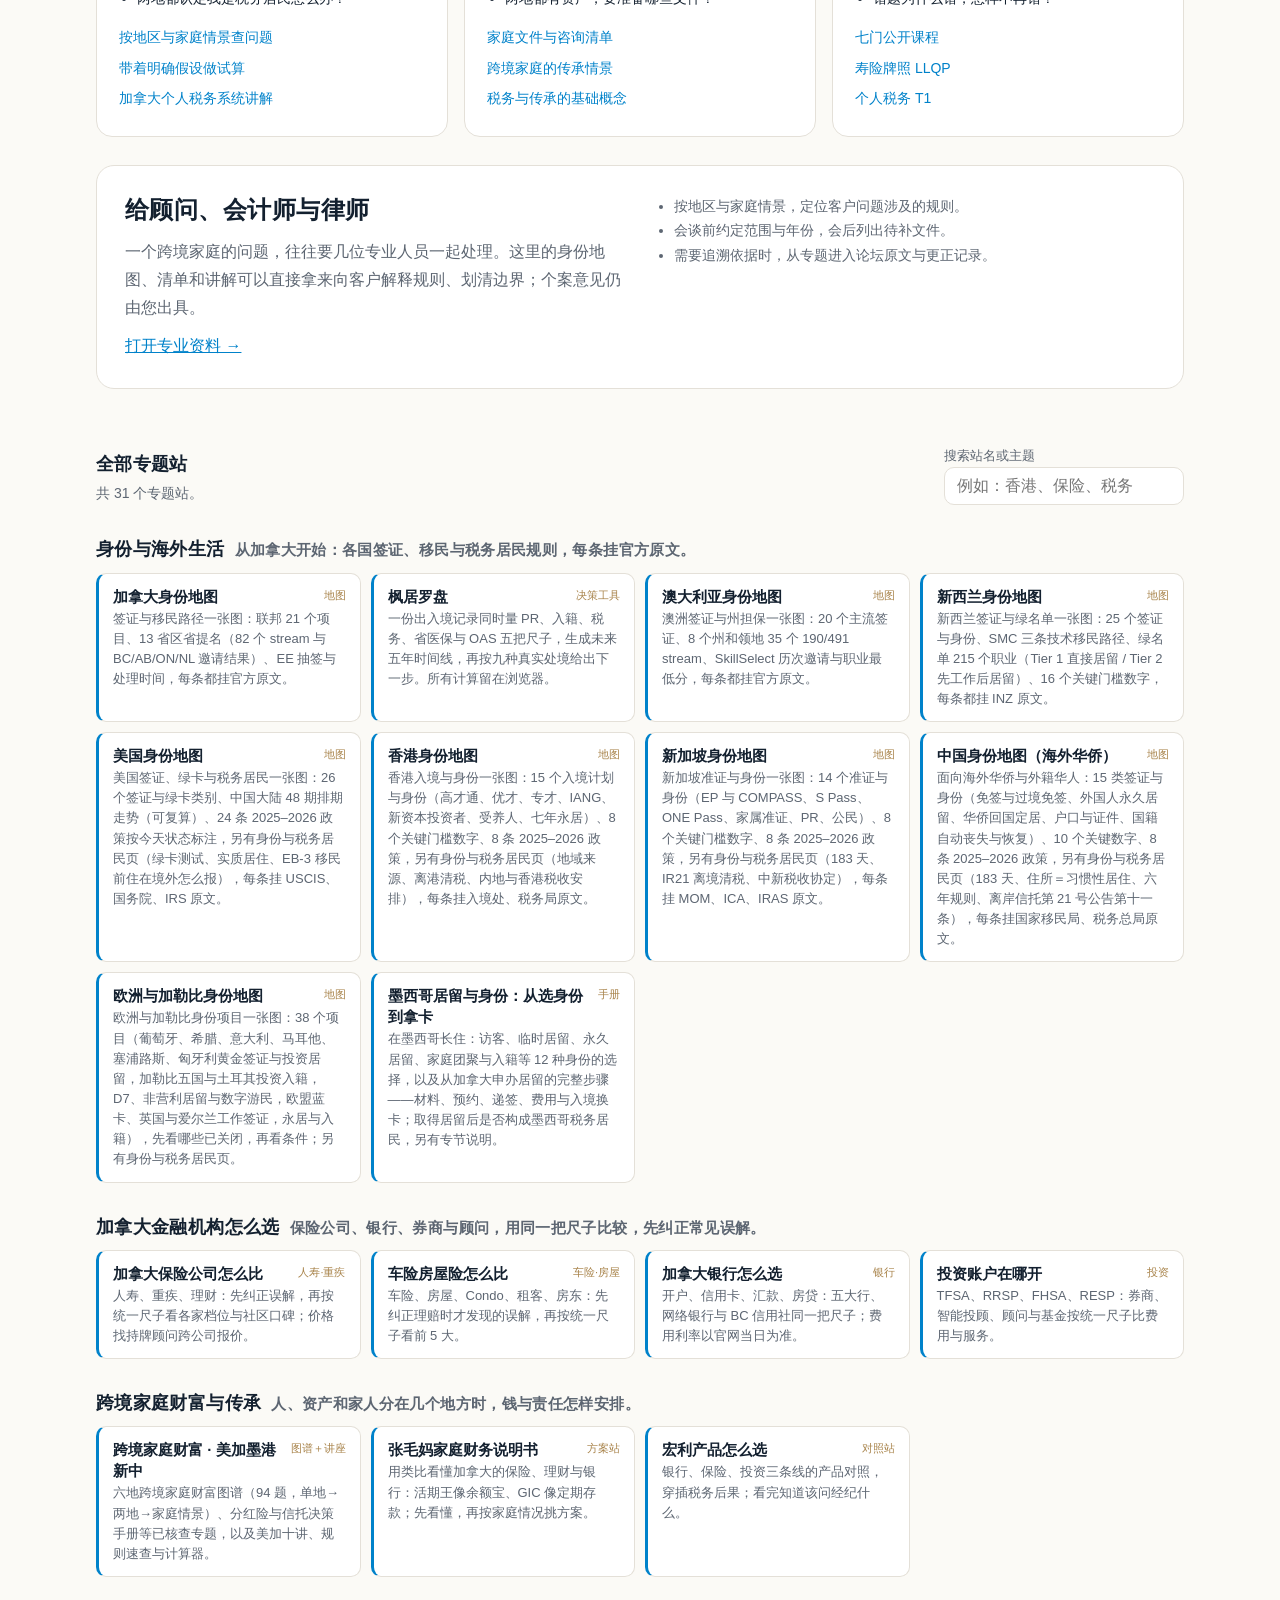
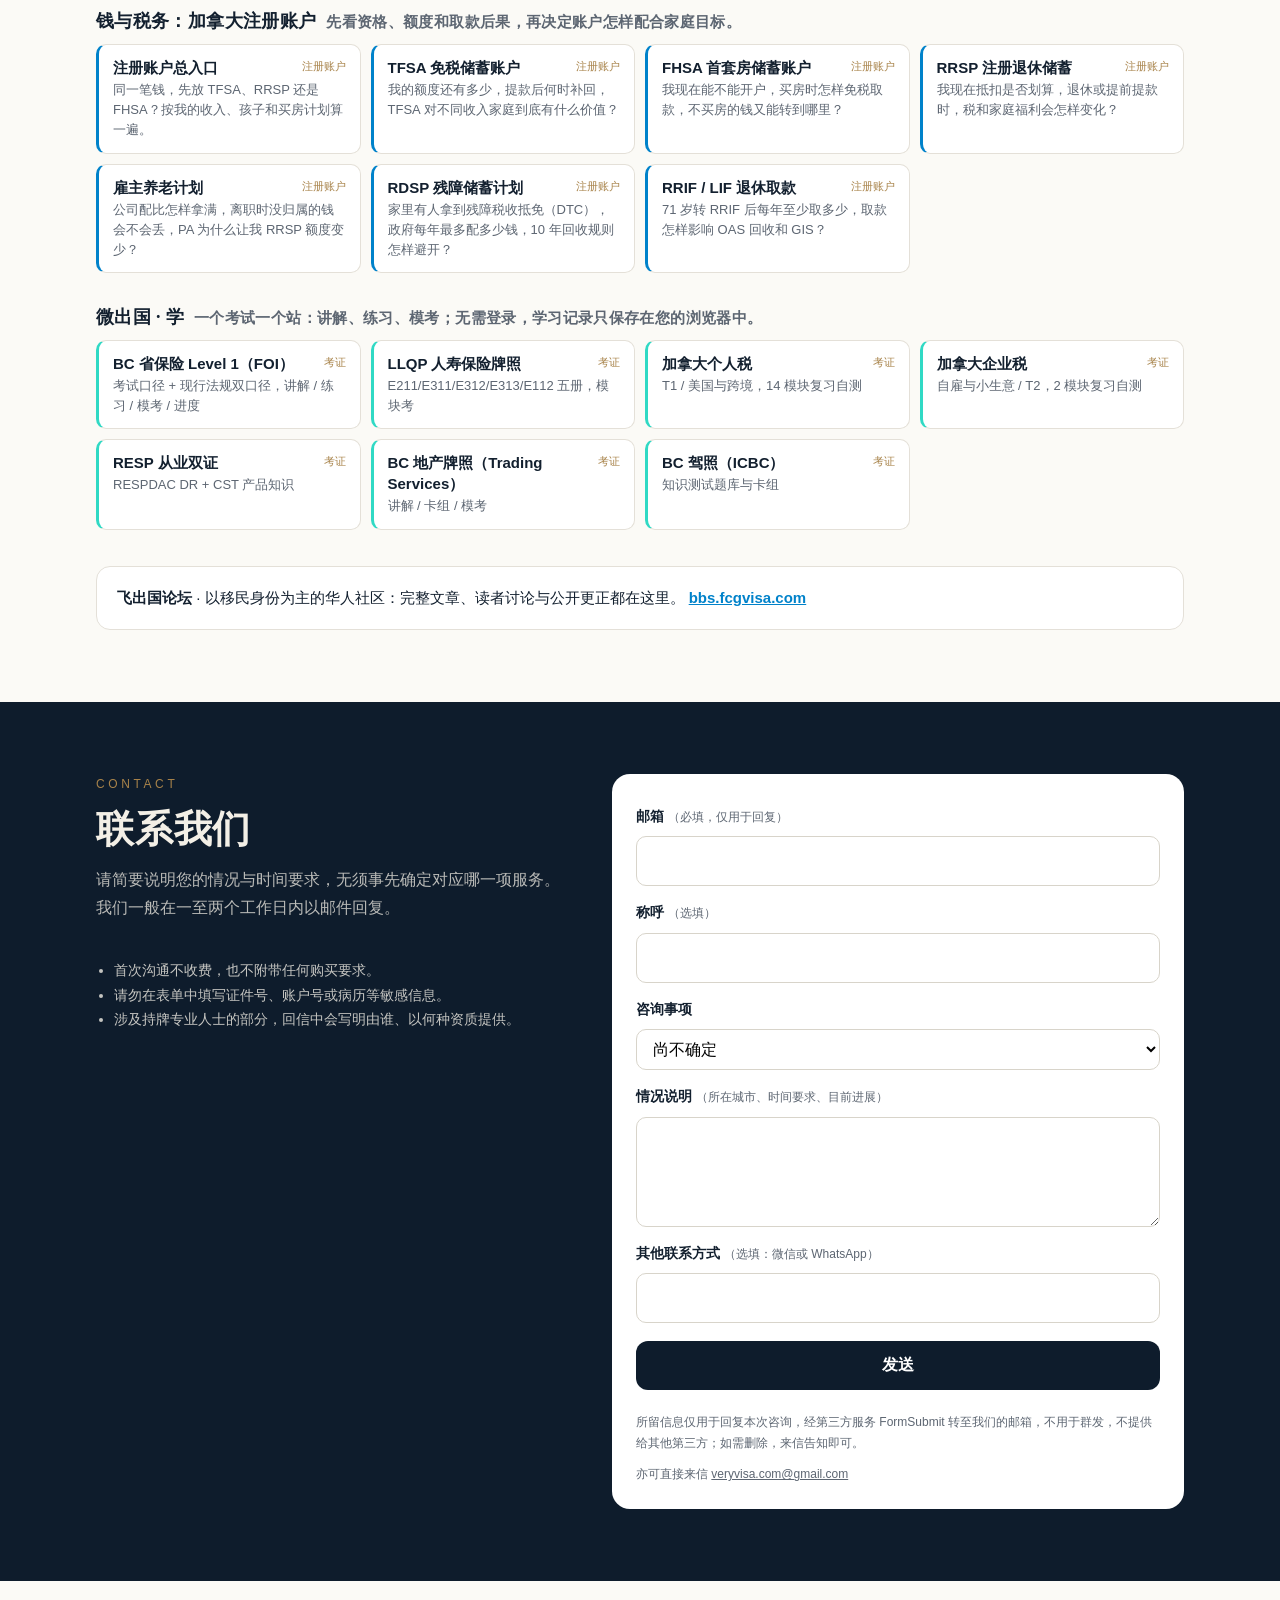
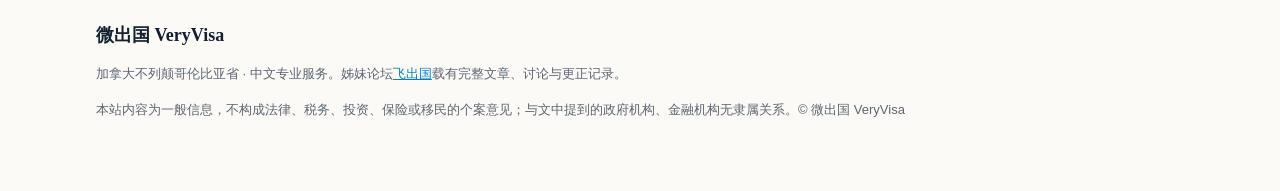
==== commit 911d8b10: "Publish gated reader experience update" ====
--- a/index.html
+++ b/index.html
@@ -1,6 +1,6 @@
 <!doctype html><html lang="zh-CN"><head><meta charset="utf-8"><meta name="viewport" content="width=device-width,initial-scale=1,viewport-fit=cover">
 <title>微出国 VeryVisa · 加拿大 BC 中文专业服务</title><meta name="description" content="微出国是在加拿大不列颠哥伦比亚省的中文专业服务团队，服务范围包括房产、保险与理财、身份与税务、遗产与家庭事务及小企业；需要执照的环节由持牌专业人士承担。">
-<meta name="theme-color" content="#0e1c2c"><meta property="og:title" content="微出国 VeryVisa：让世界变小，让海外生活变简单"><meta property="og:description" content="在加拿大 BC 的中文专业服务团队，现有 20 项服务。"><meta property="og:type" content="website"><meta property="og:url" content="https://veryvisa.github.io/">
+<meta name="theme-color" content="#0e1c2c"><meta property="og:title" content="微出国 VeryVisa：让世界变小，让海外生活变简单"><meta property="og:description" content="在加拿大 BC 的中文专业服务团队，现有 23 项服务。"><meta property="og:type" content="website"><meta property="og:url" content="https://veryvisa.github.io/">
 <link rel="canonical" href="https://veryvisa.github.io/"><link rel="icon" href="data:image/svg+xml,&lt;svg class=&quot;mark&quot; aria-hidden=&quot;true&quot; viewBox=&quot;102.305 90.391 73.617 59.957&quot;&gt;
 &lt;path fill=&quot;%2330D9C4&quot; d=&quot;M 107.894531 95.808594 L 127.277344 95.808594 C 127.277344 95.808594 129.507812 95.628906 130.835938 97.679688 C 131.585938 98.910156 131.65625 100.316406 131.082031 101.546875 L 121.609375 117.953125 C 121.609375 117.953125 120.335938 120.65625 117.011719 120.824219 C 113.714844 120.910156 112.242188 118.40625 112.242188 118.40625 L 103.722656 103.652344 C 103.722656 103.652344 102.304688 101.792969 103.09375 99.332031 C 103.878906 96.878906 106.148438 95.773438 107.894531 95.808594 &quot;/&gt;
 &lt;path fill=&quot;%230082CA&quot; d=&quot;M 115.964844 124.792969 C 115.847656 124.59375 116.09375 124.378906 116.277344 124.519531 C 117.195312 125.21875 118.664062 125.902344 120.683594 125.515625 C 122.164062 125.210938 123.550781 124.296875 124.402344 122.757812 C 125.242188 121.300781 138.8125 97.8125 138.8125 97.8125 C 138.8125 97.8125 141.9375 90.917969 150.207031 90.550781 L 169.96875 90.550781 C 169.96875 90.550781 173 90.390625 174.503906 93.40625 C 175.921875 96.433594 173.941406 98.695312 173.667969 99.109375 C 173.394531 99.523438 142.203125 146.726562 142.203125 146.726562 C 142.203125 146.726562 140.003906 150.347656 135.40625 150.347656 C 130.808594 150.347656 128.707031 146.878906 128.417969 146.398438 C 128.175781 145.992188 118.835938 129.78125 115.964844 124.792969 &quot;/&gt;&lt;/svg&gt;"><style>
@@ -91,8 +91,8 @@
 
 <section id="services" class="block"><div class="wrap">
 <p class="kicker">Services</p><h2>服务</h2>
-<p class="intro">以下 20 项服务按家庭所处的阶段与事务分组。每项服务设独立页面，载明适用情形、交付内容、持牌分工与收费方式。如不确定所属类别，可在页末来信说明，我们会转给相应的负责人。</p>
-<div class="groups"><article class="group" id="svc-home" style="--c:#a8834a"><header><h3><i></i>房产与车</h3><p>购置、出售与用车：签约之前的文件审阅、成本核算与保险安排</p></header><ul class="svc"><li><a href="/bc-home-buyer-risk-review/"><b>房产购买前评估</b><span>出价前审阅 strata 文件，风险逐条标注原文页码；不收取佣金，不推荐房源，不催促签约</span><em>查看服务 →</em></a></li><li><a href="/bc-pre-listing-home-fix/"><b>房产上市前体检</b><span>挂牌前审阅房屋文件与记录，分列应修、应披露与不必处理的事项；不收取挂牌佣金</span><em>查看服务 →</em></a></li><li><a href="/bc-car-buying-auto-insurance/"><b>BC 买车与车险</b><span>购车前核算 PST，核对车史与卖家，配置 ICBC 基本险与任选险</span><em>查看服务 →</em></a></li></ul></article><article class="group" id="svc-protect" style="--c:#0082ca"><header><h3><i></i>保险与理财</h3><p>家庭保障与资金安排：保单解读、探亲保险与落地初期的理财次序</p></header><ul class="svc"><li><a href="/canada-insurance-policy-checkup/"><b>加拿大保单体检</b><span>将现有保单条款整理为一页中文，标明保障范围、除外责任与缺口</span><em>查看服务 →</em></a></li><li><a href="/canada-travel-insurance-super-visa/"><b>探亲与超签保险</b><span>父母探亲与超级签证保险：按既往症与年龄比较条款，协助出单、续保与理赔</span><em>查看服务 →</em></a></li><li><a href="/manulife-advantage-account/"><b>宏利活期王开户咨询</b><span>宏利活期王开户咨询：新资金规则、730 天的计算与海外开户条件</span><em>查看服务 →</em></a></li><li><a href="/canada-personal-business-financial-consulting/"><b>落地财务路线图</b><span>落地初期的资金安排次序：账户、保障与信用，并列出各步应咨询的持牌人士</span><em>查看服务 →</em></a></li><li><a href="/canada-registered-accounts/"><b>注册账户规划与开户</b><span>TFSA、RRSP、FHSA、RESP 的存款次序与账户体检：额度、超额、受益人与取款，经保险公司平台开户</span><em>查看服务 →</em></a></li></ul></article><article class="group" id="svc-family" style="--c:#2f7d5b"><header><h3><i></i>家庭与生活</h3><p>新移民安顿、长辈照护、福利申领、遗产事务与家史写作</p></header><ul class="svc"><li><a href="/canada-newcomer-first-90-days/"><b>BC 新移民落地 90 天</b><span>落地前 90 天的事项按时间排列，标明有办理期限的手续</span><em>查看服务 →</em></a></li><li><a href="/bc-seniors-care-navigation/"><b>BC 长辈照护导航</b><span>长辈需要照护时的评估、轮候与费用，按 BC 官方流程说明</span><em>查看服务 →</em></a></li><li><a href="/canada-scam-check-chinese-seniors/"><b>华人长辈防诈骗</b><span>可疑来电与短信的核实，以及受骗之后的止损与报案途径</span><em>查看服务 →</em></a></li><li><a href="/canada-benefits-eligibility-checker/"><b>加拿大福利自查</b><span>按家庭情况列出可能未申领的福利与补助，并附官方入口</span><em>查看服务 →</em></a></li><li><a href="/chinese-family-history-writing/"><b>海外华人家史写作</b><span>为父母与家族撰写移民家史，由作家本人访谈与执笔</span><em>查看服务 →</em></a></li><li><a href="/bc-estate-planning-executor-support/"><b>遗产梳理与执行人协助</b><span>整理遗嘱之外的资产与文件，协助遗嘱执行人完成行政流程</span><em>查看服务 →</em></a></li></ul></article><article class="group" id="svc-status" style="--c:#8a3b3b"><header><h3><i></i>身份、税务与法律</h3><p>身份时间线、个人报税、加美跨境申报与法律程序的梳理</p></header><ul class="svc"><li><a href="/canada-visa-status-planning/"><b>加拿大身份时间线</b><span>身份到期日与可行路径的时间线，以及持牌移民顾问的核验方法</span><em>查看服务 →</em></a></li><li><a href="/canada-tax-return-filing/"><b>加拿大报税情形诊断</b><span>新移民第一年的税务起算日与海外资产申报，先厘清应报的表格</span><em>查看服务 →</em></a></li><li><a href="/canada-us-cross-border-tax-insurance/"><b>加美双边税务与保险</b><span>持美国身份居住加拿大：两国申报义务与账户、保单问题的梳理</span><em>查看服务 →</em></a></li><li><a href="/canada-legal-support-navigation/"><b>BC 法律程序中文导航</b><span>纠纷与公函的去处：主管机构、第一步与时限，再决定是否聘请律师</span><em>查看服务 →</em></a></li></ul></article><article class="group" id="svc-biz" style="--c:#5b4ba8"><header><h3><i></i>企业主</h3><p>小企业的线上形象：网站建设与维护，商家资料的收录与核实</p></header><ul class="svc"><li><a href="/chinese-small-business-website-care/"><b>华人小商家建站与维护</b><span>网站一次建成、长期维护，域名与账号登记在店主名下</span><em>查看服务 →</em></a></li><li><a href="/bc-chinese-business-directory-promotion/"><b>华人商家黄页与口碑</b><span>商家资料的收录与核实、中文评价的解读，以及不实传言的澄清</span><em>查看服务 →</em></a></li></ul></article></div></div></section>
+<p class="intro">以下 23 项服务按家庭所处的阶段与事务分组。每项服务设独立页面，载明适用情形、交付内容、持牌分工与收费方式。如不确定所属类别，可在页末来信说明，我们会转给相应的负责人。</p>
+<div class="groups"><article class="group" id="svc-status"><header><h3>身份与出入境</h3></header><ul class="svc"><li><a href="https://veryvisa.github.io/canada-visa-status-planning/"><b>签证与身份时间线</b><span>按到期日整理身份时间线与材料清单；申请事项可联系服务团队安排顾问。</span><em>查看服务 →</em></a></li><li><a href="https://veryvisa.github.io/canada-visa-status-planning/#verify"><b>现有顾问的注册核对</b><span>按公开登记册核对顾问的注册状态与合同要点。</span><em>查看服务 →</em></a></li><li><a href="https://veryvisa.github.io/canada-newcomer-first-90-days/"><b>落地前 90 天清单</b><span>按身份与到达日期排定的一页清单，标明有期限的手续。</span><em>查看服务 →</em></a></li></ul></article><article class="group" id="svc-travel"><header><h3>亲友来访与家庭出游</h3></header><ul class="svc"><li><a href="https://veryvisa.github.io/canada-travel-insurance-super-visa/super-visa/"><b>父母长住：超级签证保险</b><span>按年龄与健康状况对照条款，协助投保，出险时协助理赔。</span><em>查看服务 →</em></a></li></ul></article><article class="group" id="svc-finance"><header><h3>家庭保障与理财</h3></header><ul class="svc"><li><a href="https://veryvisa.github.io/canada-insurance-policy-checkup/"><b>已持保单的条款解读</b><span>条款整理为一页中文，续保、转换与退保的数字并列。</span><em>查看服务 →</em></a></li><li><a href="https://veryvisa.github.io/canada-registered-accounts/"><b>注册账户的规划、体检与开户</b><span>账户安排书与体检清单；开户经保险公司平台，由持牌寿险顾问办理。</span><em>查看服务 →</em></a></li><li><a href="https://veryvisa.github.io/canada-personal-business-financial-consulting/"><b>落地财务路线图</b><span>一次约 30 分钟的沟通，拟就先后次序与各步对应的专业人士。</span><em>查看服务 →</em></a></li><li><a href="https://veryvisa.github.io/canada-us-cross-border-tax-insurance/"><b>加美双边的税务与保险情形整理</b><span>两国可能涉及的表格与日期整理为一页，申报由合作的注册税务人员承接。</span><em>查看服务 →</em></a></li><li><a href="https://veryvisa.github.io/manulife-advantage-account/"><b>宏利银行优利账户</b><span>账户功能、费用与适用情形的公开说明。</span><em>查看服务 →</em></a></li></ul></article><article class="group" id="svc-benefits-tax"><header><h3>福利与税务</h3></header><ul class="svc"><li><a href="https://veryvisa.github.io/canada-benefits-eligibility-checker/"><b>家庭福利清单整理</b><span>已领、可查、缺证、不适用四栏，每项附官方入口。</span><em>查看服务 →</em></a></li><li><a href="https://veryvisa.github.io/canada-registered-accounts/cra-letter/"><b>注册账户超额的核对与说明信</b><span>算清额度；已经超了的，准备向 CRA 说明情况的信。</span><em>查看服务 →</em></a></li></ul></article><article class="group" id="svc-property-car"><header><h3>房产与车</h3></header><ul class="svc"><li><a href="https://veryvisa.github.io/bc-home-buyer-risk-review/"><b>出价前的房屋文件审阅</b><span>按房屋类型逐份审阅，中文列明风险与出处，拟好英文追问信。</span><em>查看服务 →</em></a></li><li><a href="https://veryvisa.github.io/bc-pre-listing-home-fix/"><b>挂牌前的文件与记录审阅</b><span>应先修、应披露与无须处理三栏，并备好披露声明的事实底账。</span><em>查看服务 →</em></a></li><li><a href="https://veryvisa.github.io/bc-home-buyer-risk-review/#insurance"><b>购房、挂牌与空置期的房屋保险</b><span>交房前后、挂牌与空置期间的保险，由持牌保险顾问安排。</span><em>查看服务 →</em></a></li><li><a href="https://veryvisa.github.io/bc-car-buying-auto-insurance/"><b>购车成本核算与车险配置</b><span>购车总成本表、车史与卖家核对清单，以及车险的配置比较。</span><em>查看服务 →</em></a></li></ul></article><article class="group" id="svc-family"><header><h3>家庭与生活</h3></header><ul class="svc"><li><a href="https://veryvisa.github.io/bc-seniors-care-navigation/"><b>长辈照护的申请导航</b><span>居家支持、辅助生活与长期照护的申请步骤与费用口径。</span><em>查看服务 →</em></a></li><li><a href="https://veryvisa.github.io/bc-estate-planning-executor-support/"><b>遗产梳理与执行人协助</b><span>资产地图、机构清册与报税节点表，协助执行人完成行政流程。</span><em>查看服务 →</em></a></li><li><a href="https://veryvisa.github.io/canada-legal-support-navigation/"><b>法律程序的中文导航</b><span>对应到正确的机构、第一步与期限。</span><em>查看服务 →</em></a></li><li><a href="https://veryvisa.github.io/canada-scam-check-chinese-seniors/"><b>可疑电话与短信的核实</b><span>说明可疑内容属于哪一类、下一步该联系谁。</span><em>查看服务 →</em></a></li><li><a href="https://veryvisa.github.io/chinese-family-history-writing/"><b>家史写作</b><span>作家亲自访谈、执笔，写一部可读的家史。</span><em>查看服务 →</em></a></li></ul></article><article class="group" id="svc-business"><header><h3>小企业</h3></header><ul class="svc"><li><a href="https://veryvisa.github.io/bc-chinese-business-directory-promotion/"><b>商家收录与核实</b><span>收录、逐项核实，并附一页线上形象检查。</span><em>查看服务 →</em></a></li><li><a href="https://veryvisa.github.io/bc-chinese-business-directory-promotion/#reviews"><b>评价解读与不实传言的澄清</b><span>解读中文评价、拟写回复，按件澄清不实传言。</span><em>查看服务 →</em></a></li><li><a href="https://veryvisa.github.io/chinese-small-business-website-care/"><b>小企业网站的建设与维护</b><span>中英双语、手机优先的网站，域名与账号登记在您名下。</span><em>查看服务 →</em></a></li></ul></article></div></div></section>
 
 <section id="about" class="block lib"><div class="wrap about"><div>
 <p class="kicker">About</p><h2>关于微出国</h2>
@@ -126,7 +126,7 @@
 <div class="hp" aria-hidden="true"><label>请勿填写<input type="text" name="_honey" tabindex="-1" autocomplete="off"></label></div>
 <label for="h-email">邮箱 <span class="opt">（必填，仅用于回复）</span></label><input id="h-email" name="email" type="email" required autocomplete="email" inputmode="email" maxlength="120">
 <label for="h-name">称呼 <span class="opt">（选填）</span></label><input id="h-name" name="name" type="text" autocomplete="name" maxlength="60">
-<label for="h-service">咨询事项</label><select id="h-service" name="service"><option value="尚不确定">尚不确定</option><option value="BC 买车与车险">BC 买车与车险</option><option value="华人商家黄页与口碑">华人商家黄页与口碑</option><option value="遗产梳理与执行人协助">遗产梳理与执行人协助</option><option value="房产购买前评估">房产购买前评估</option><option value="房产上市前体检">房产上市前体检</option><option value="BC 长辈照护导航">BC 长辈照护导航</option><option value="加拿大福利自查">加拿大福利自查</option><option value="加拿大保单体检">加拿大保单体检</option><option value="BC 法律程序中文导航">BC 法律程序中文导航</option><option value="BC 新移民落地 90 天">BC 新移民落地 90 天</option><option value="落地财务路线图">落地财务路线图</option><option value="注册账户规划与开户">注册账户规划与开户</option><option value="华人长辈防诈骗">华人长辈防诈骗</option><option value="加拿大报税情形诊断">加拿大报税情形诊断</option><option value="探亲与超签保险">探亲与超签保险</option><option value="加美双边税务与保险">加美双边税务与保险</option><option value="加拿大身份时间线">加拿大身份时间线</option><option value="海外华人家史写作">海外华人家史写作</option><option value="华人小商家建站与维护">华人小商家建站与维护</option><option value="宏利活期王开户咨询">宏利活期王开户咨询</option></select>
+<label for="h-service">咨询事项</label><select id="h-service" name="service"><option value="尚不确定">尚不确定</option><option value="签证与身份时间线">签证与身份时间线</option><option value="现有顾问的注册核对">现有顾问的注册核对</option><option value="落地前 90 天清单">落地前 90 天清单</option><option value="父母长住：超级签证保险">父母长住：超级签证保险</option><option value="已持保单的条款解读">已持保单的条款解读</option><option value="注册账户的规划、体检与开户">注册账户的规划、体检与开户</option><option value="落地财务路线图">落地财务路线图</option><option value="加美双边的税务与保险情形整理">加美双边的税务与保险情形整理</option><option value="家庭福利清单整理">家庭福利清单整理</option><option value="注册账户超额的核对与说明信">注册账户超额的核对与说明信</option><option value="出价前的房屋文件审阅">出价前的房屋文件审阅</option><option value="挂牌前的文件与记录审阅">挂牌前的文件与记录审阅</option><option value="购房、挂牌与空置期的房屋保险">购房、挂牌与空置期的房屋保险</option><option value="购车成本核算与车险配置">购车成本核算与车险配置</option><option value="长辈照护的申请导航">长辈照护的申请导航</option><option value="遗产梳理与执行人协助">遗产梳理与执行人协助</option><option value="法律程序的中文导航">法律程序的中文导航</option><option value="可疑电话与短信的核实">可疑电话与短信的核实</option><option value="家史写作">家史写作</option><option value="商家收录与核实">商家收录与核实</option><option value="评价解读与不实传言的澄清">评价解读与不实传言的澄清</option><option value="小企业网站的建设与维护">小企业网站的建设与维护</option><option value="宏利银行优利账户">宏利银行优利账户</option></select>
 <label for="h-msg">情况说明 <span class="opt">（所在城市、时间要求、目前进展）</span></label><textarea id="h-msg" name="message" maxlength="4000"></textarea>
 <label for="h-other">其他联系方式 <span class="opt">（选填：微信或 WhatsApp）</span></label><input id="h-other" name="other_contact" type="text" maxlength="120">
 <button type="submit">发送</button><p class="form-msg" role="status" aria-live="polite"></p>
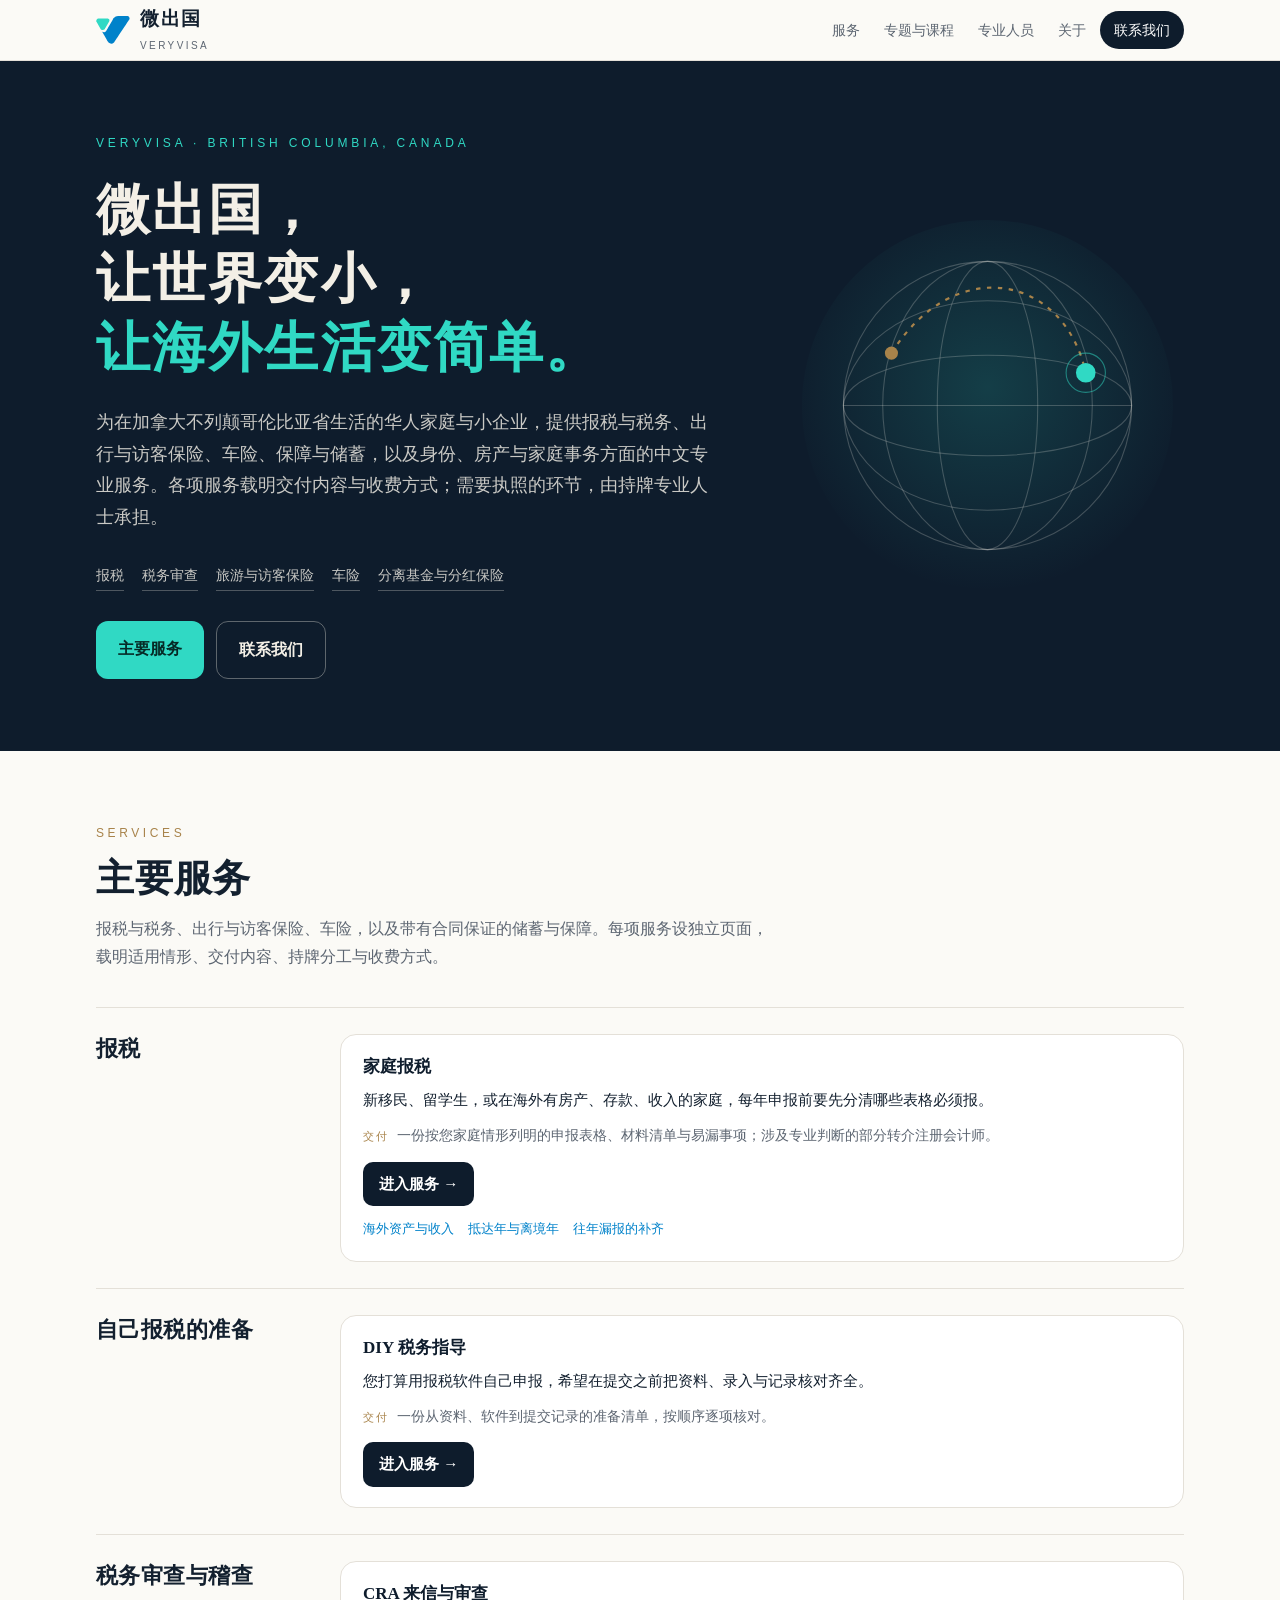
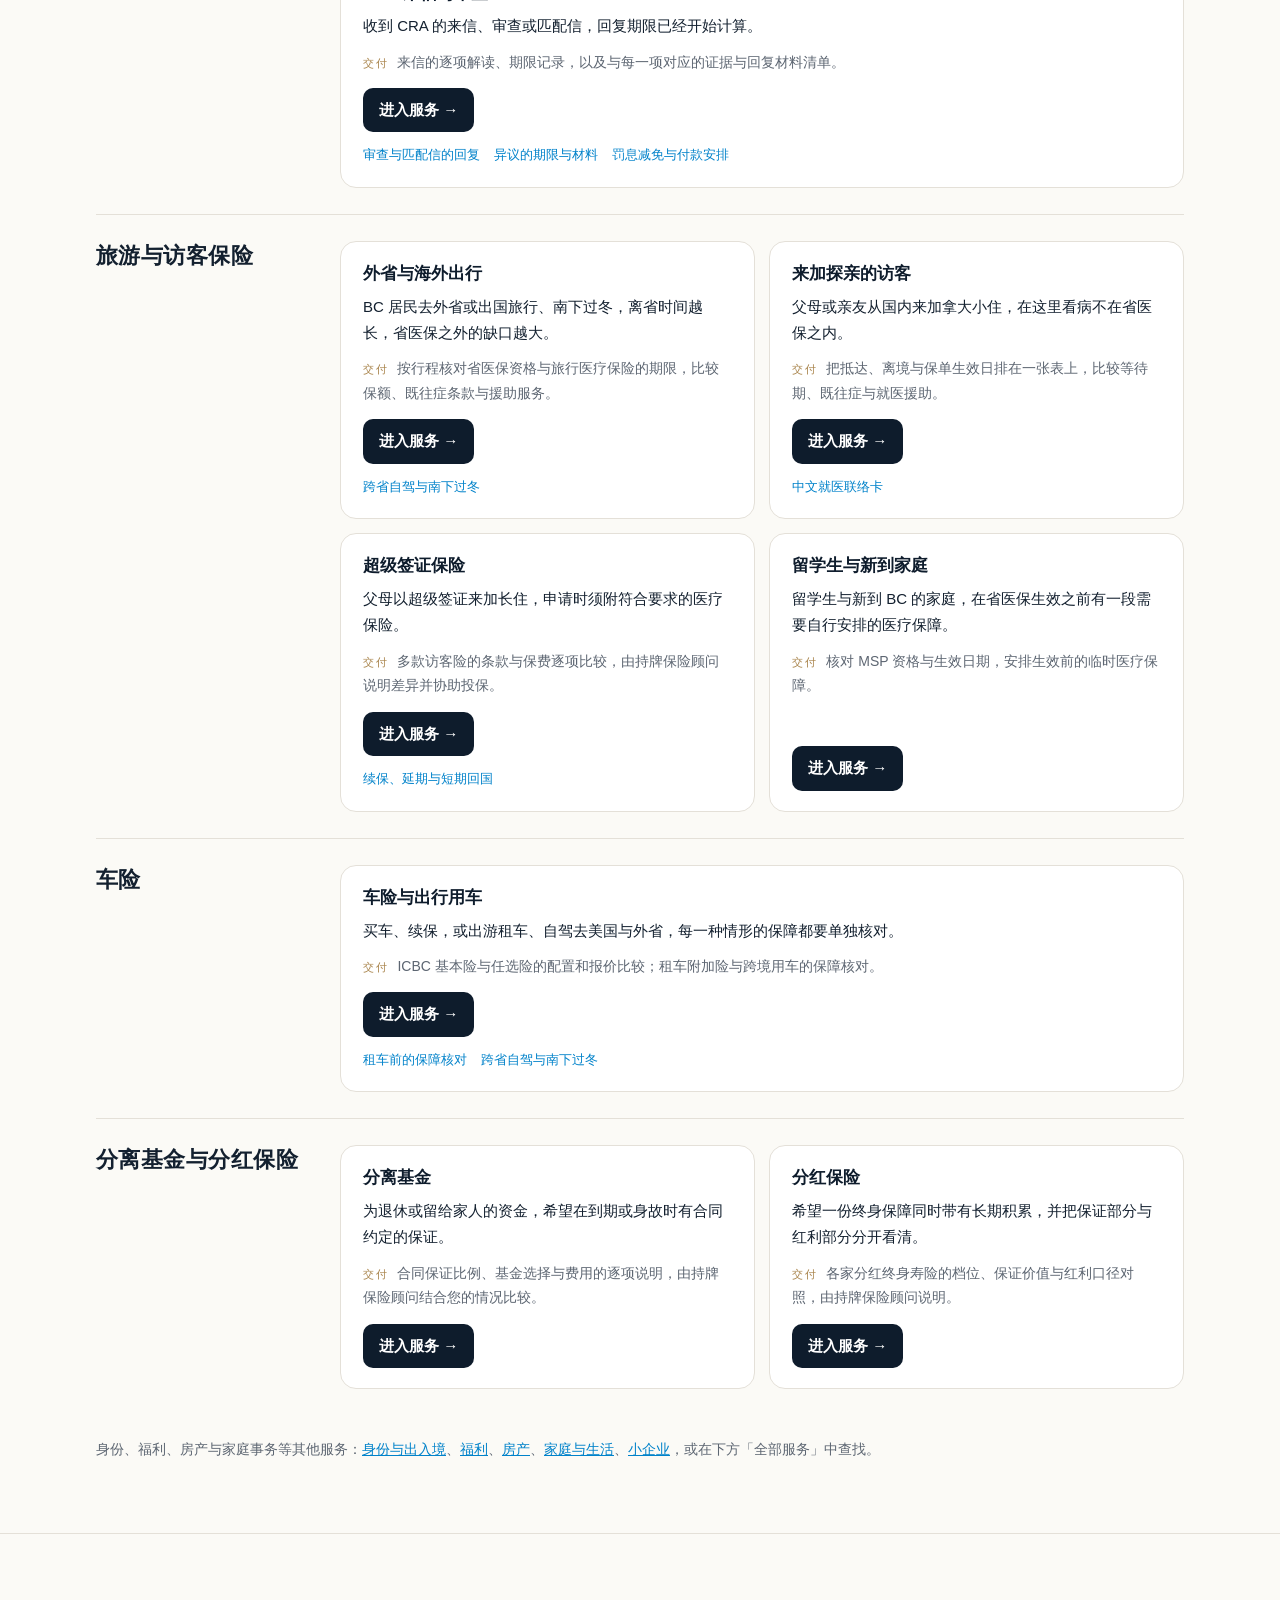
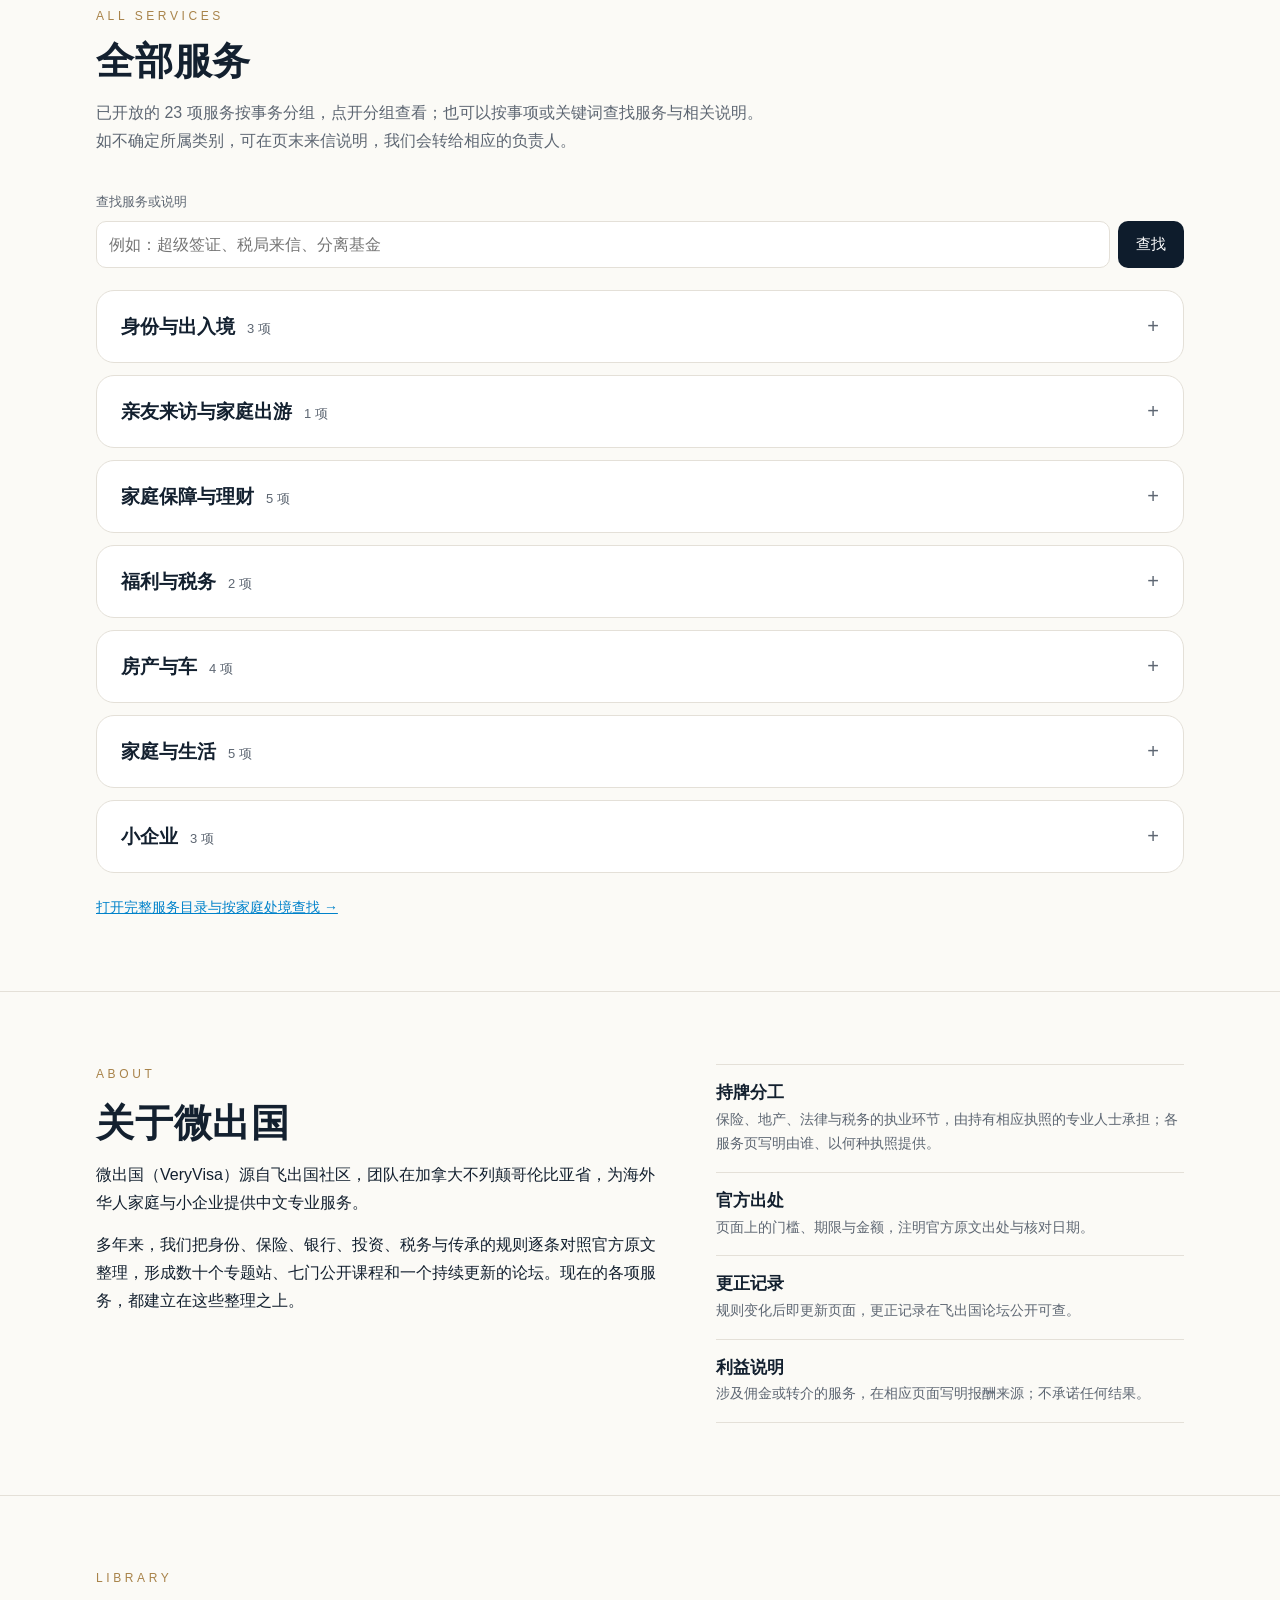
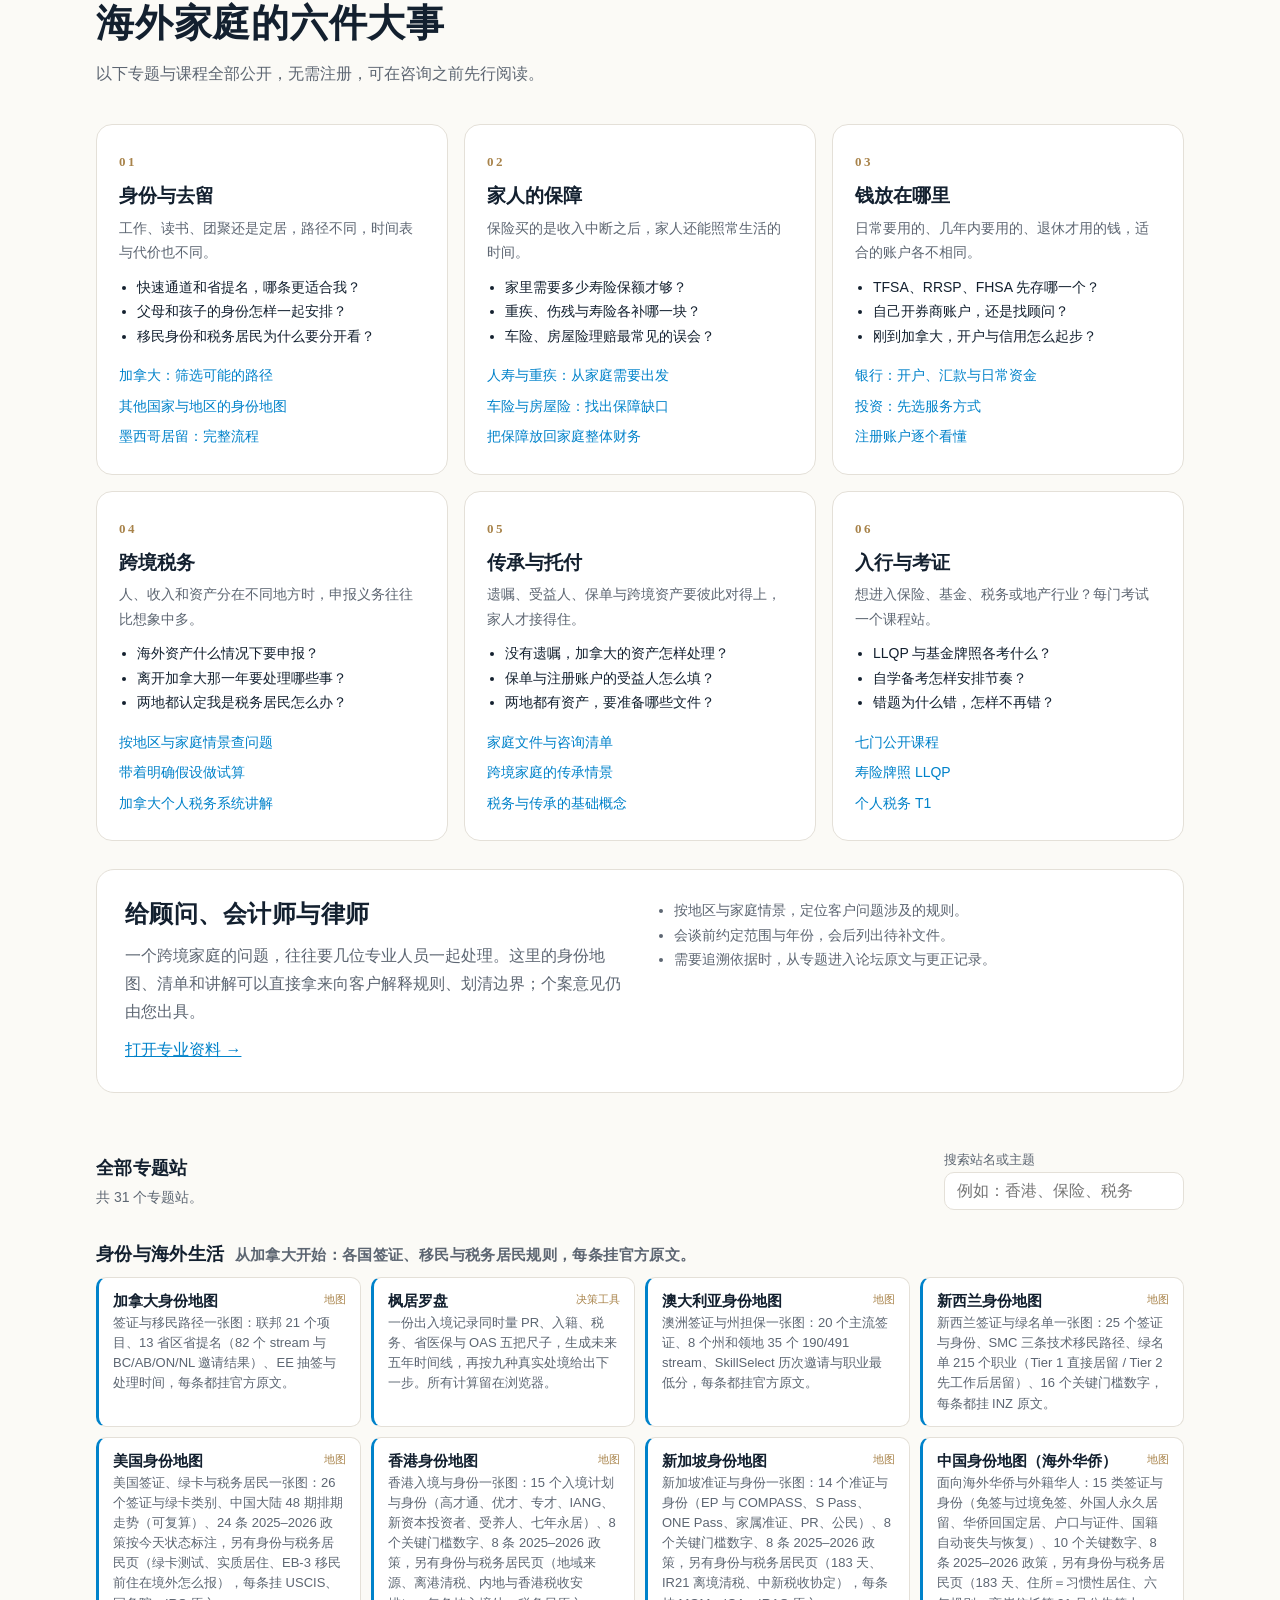
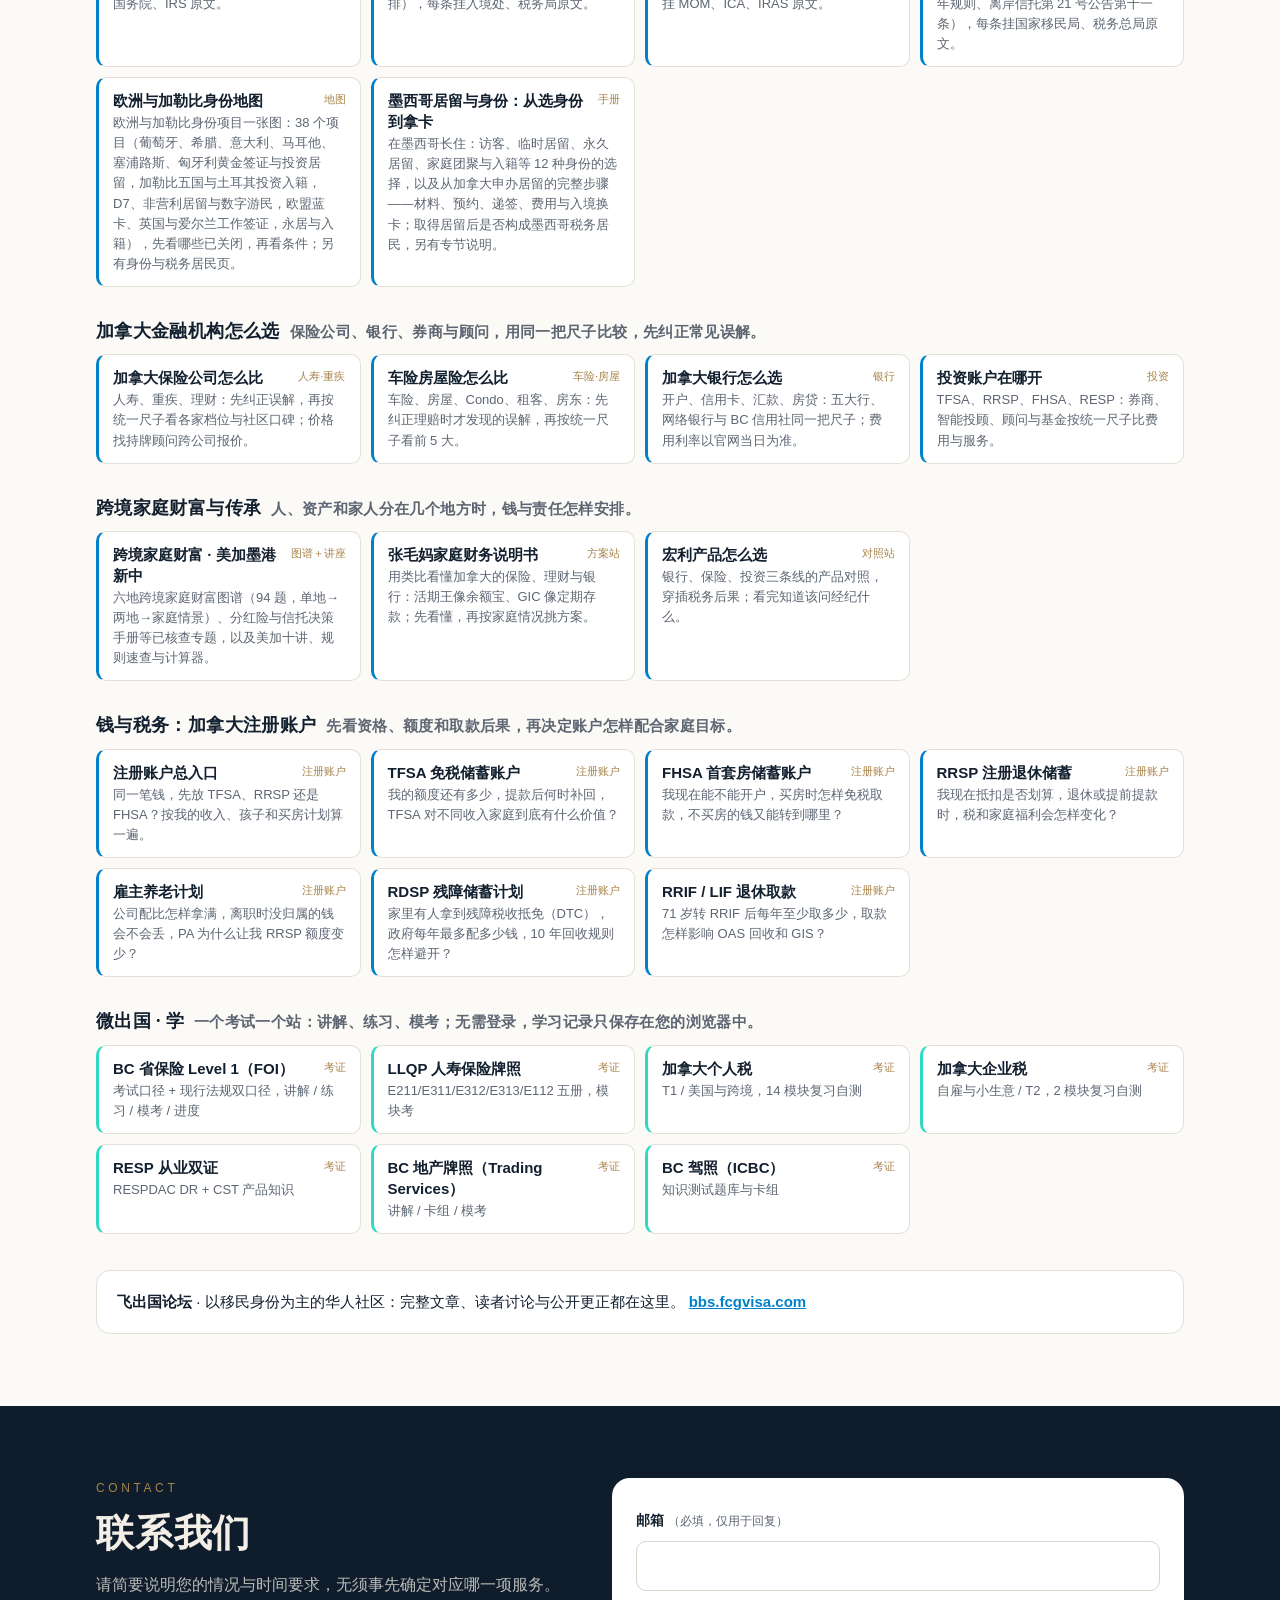
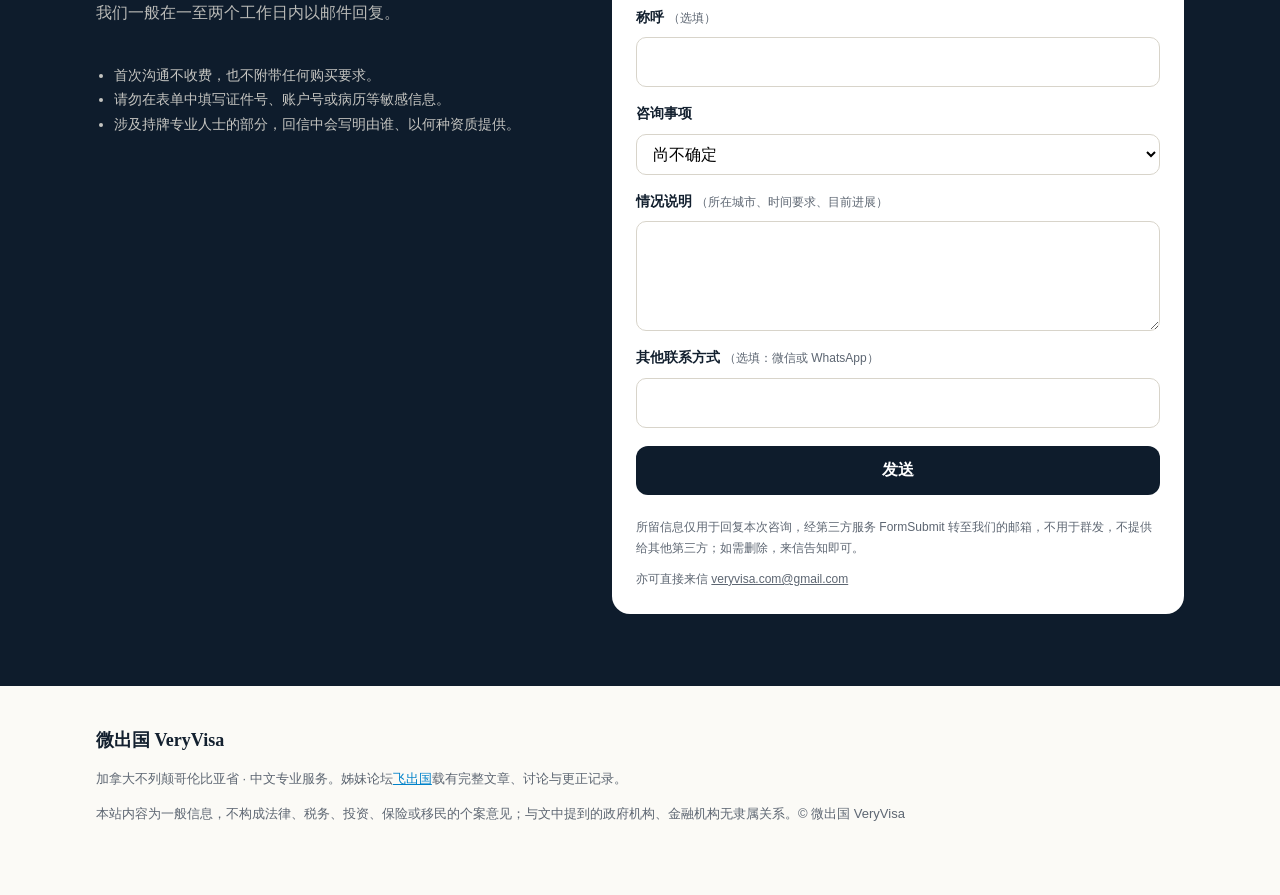
==== commit 01120558: "Publish gated reader experience update" ====
--- a/index.html
+++ b/index.html
@@ -65,22 +65,36 @@
 .form button{margin-top:10px;background:var(--navy);color:#fff;border:0;border-radius:12px;padding:14px;font-size:16px;font-weight:600;cursor:pointer}.form button:hover{background:#1d3550}
 .hp{position:absolute;left:-9999px}.form-msg{margin:4px 0 0;font-size:14px}.form-msg.ok{color:#0f6b3b}.form-msg.err{color:#a3271f}.privacy,.mailto{font-size:12px;color:var(--mut);margin:2px 0 0}
 @media(max-width:820px){.contact .wrap{grid-template-columns:1fr;gap:24px}}
+.core{padding:64px 0 40px}.core-block{display:grid;grid-template-columns:220px 1fr;gap:24px;border-top:1px solid var(--line);padding:26px 0}
+.core-block>h3{font:700 22px/1.4 var(--serif);margin:0;letter-spacing:.02em}.core-cards{display:grid;grid-template-columns:repeat(auto-fill,minmax(240px,1fr));gap:14px}
+.core-block:not(.multi) .core-cards{grid-template-columns:1fr}.core-block.multi .core-cards{grid-template-columns:repeat(2,minmax(0,1fr))}
+.core-card{background:var(--card);border:1px solid var(--line);border-radius:16px;padding:20px 22px;display:flex;flex-direction:column;min-width:0}
+.core-card h4{font:700 17px/1.4 var(--serif);margin:0 0 8px;color:var(--navy)}.core-card .sit{margin:0 0 10px;font-size:15px;color:var(--ink)}
+.core-card .gets{margin:0 0 14px;font-size:14px;color:var(--mut);flex:1}.core-card .gets span{display:inline-block;font-size:11px;letter-spacing:.2em;color:var(--gold);margin-right:8px}
+.core-card .go{align-self:flex-start;text-decoration:none;font-weight:600;font-size:15px;color:#fff;background:var(--navy);border-radius:10px;padding:9px 16px}.core-card .go:hover{background:#1d3550}
+.core-card .more{display:flex;flex-wrap:wrap;gap:6px 14px;margin-top:12px;font-size:13px}.core-card .more a{color:var(--blue);text-decoration:none}.core-card .more a:hover{text-decoration:underline}
+.core-others{margin:22px 0 0;color:var(--mut);font-size:14px}.core-others a{color:var(--blue)}
+@media(max-width:760px){.core-block{grid-template-columns:1fr;gap:12px}.core-block.multi .core-cards{grid-template-columns:1fr}}
+details.group{display:block;padding:0}details.group summary{list-style:none;cursor:pointer;display:flex;align-items:baseline;gap:12px;padding:18px 24px}details.group summary::-webkit-details-marker{display:none}
+details.group summary h3{font:700 19px/1.4 var(--serif);margin:0}details.group summary small{color:var(--mut);font-size:13px}details.group summary::after{content:"+";margin-left:auto;font-size:20px;color:var(--mut)}details.group[open] summary::after{content:"−"}
+details.group .svc{padding:0 24px 24px}.groups{gap:12px}
+.svc-search{display:flex;flex-wrap:wrap;gap:8px;margin:0 0 22px}.svc-search label{width:100%;font-size:13px;color:var(--mut)}.svc-search input{flex:1;min-width:0;font-size:16px;padding:10px 12px;border:1px solid var(--line);border-radius:10px;background:#fff}.svc-search button{font:inherit;font-size:15px;border:0;border-radius:10px;padding:10px 18px;background:var(--navy);color:#fff;cursor:pointer}
 footer.foot{padding:40px 0 56px;color:var(--mut);font-size:13px}footer.foot .slogan{font:600 18px/1.6 var(--serif);color:var(--ink);margin:0 0 6px}footer.foot a{color:var(--blue)}
 </style>
 <script type="application/ld+json">{"@context": "https://schema.org", "@type": "Organization", "name": "微出国 VeryVisa", "url": "https://veryvisa.github.io/", "slogan": "微出国，让世界变小，让海外生活变简单。", "email": "veryvisa.com@gmail.com", "areaServed": "British Columbia, Canada"}</script>
 <script defer src="portal.js"></script><script defer src="form.js"></script></head>
-<body><a class="skip" href="#services">跳到服务</a>
+<body><a class="skip" href="#core">跳到主要服务</a>
 <header class="top"><div class="wrap"><a class="brand" href="/" aria-label="微出国首页"><svg class="mark" aria-hidden="true" viewBox="102.305 90.391 73.617 59.957">
 <path fill="#30D9C4" d="M 107.894531 95.808594 L 127.277344 95.808594 C 127.277344 95.808594 129.507812 95.628906 130.835938 97.679688 C 131.585938 98.910156 131.65625 100.316406 131.082031 101.546875 L 121.609375 117.953125 C 121.609375 117.953125 120.335938 120.65625 117.011719 120.824219 C 113.714844 120.910156 112.242188 118.40625 112.242188 118.40625 L 103.722656 103.652344 C 103.722656 103.652344 102.304688 101.792969 103.09375 99.332031 C 103.878906 96.878906 106.148438 95.773438 107.894531 95.808594 "/>
 <path fill="#0082CA" d="M 115.964844 124.792969 C 115.847656 124.59375 116.09375 124.378906 116.277344 124.519531 C 117.195312 125.21875 118.664062 125.902344 120.683594 125.515625 C 122.164062 125.210938 123.550781 124.296875 124.402344 122.757812 C 125.242188 121.300781 138.8125 97.8125 138.8125 97.8125 C 138.8125 97.8125 141.9375 90.917969 150.207031 90.550781 L 169.96875 90.550781 C 169.96875 90.550781 173 90.390625 174.503906 93.40625 C 175.921875 96.433594 173.941406 98.695312 173.667969 99.109375 C 173.394531 99.523438 142.203125 146.726562 142.203125 146.726562 C 142.203125 146.726562 140.003906 150.347656 135.40625 150.347656 C 130.808594 150.347656 128.707031 146.878906 128.417969 146.398438 C 128.175781 145.992188 118.835938 129.78125 115.964844 124.792969 "/></svg><span><b>微出国</b><small>VERYVISA</small></span></a>
-<nav aria-label="主导航"><a href="#services">服务</a><a href="#start">专题与课程</a><a href="#professional">专业人员</a><a href="#about">关于</a><a class="cta" href="#contact">联系我们</a></nav></div></header>
+<nav aria-label="主导航"><a href="#core">服务</a><a href="#start">专题与课程</a><a href="#professional">专业人员</a><a href="#about">关于</a><a class="cta" href="#contact">联系我们</a></nav></div></header>
 <main>
 <section class="hero"><div class="wrap"><div>
 <p class="eyebrow">VeryVisa · British Columbia, Canada</p>
 <h1>微出国，<br>让世界变小，<br><em>让海外生活变简单。</em></h1>
-<p class="lede">为在加拿大不列颠哥伦比亚省生活的华人家庭与小企业，提供房产、保险与理财、身份与税务、家庭事务方面的中文专业服务。各项服务载明交付内容与收费方式；需要执照的环节，由持牌专业人士承担。</p>
-<nav class="entry" aria-label="服务分类"><a href="#svc-home">房产与车</a><a href="#svc-protect">保险与理财</a><a href="#svc-family">家庭与生活</a><a href="#svc-status">身份、税务与法律</a><a href="#svc-biz">企业主</a></nav>
-<div class="actions"><a class="btn primary" href="#services">浏览服务</a><a class="btn ghost" href="#contact">联系我们</a></div>
+<p class="lede">为在加拿大不列颠哥伦比亚省生活的华人家庭与小企业，提供报税与税务、出行与访客保险、车险、保障与储蓄，以及身份、房产与家庭事务方面的中文专业服务。各项服务载明交付内容与收费方式；需要执照的环节，由持牌专业人士承担。</p>
+<nav class="entry" aria-label="主要服务"><a href="#core-tax">报税</a><a href="#core-cra">税务审查</a><a href="#core-travel">旅游与访客保险</a><a href="#core-auto">车险</a><a href="#core-wealth">分离基金与分红保险</a></nav>
+<div class="actions"><a class="btn primary" href="#core">主要服务</a><a class="btn ghost" href="#contact">联系我们</a></div>
 </div><div class="hero-art"><svg viewBox="0 0 360 360" role="img" aria-label="地球与两地之间的连线">
 <defs><radialGradient id="g" cx="50%" cy="45%" r="55%"><stop offset="0" stop-color="#30d9c4" stop-opacity=".18"/><stop offset="1" stop-color="#30d9c4" stop-opacity="0"/></radialGradient></defs>
 <circle cx="180" cy="180" r="170" fill="url(#g)"/>
@@ -89,10 +103,16 @@
 <circle cx="92" cy="132" r="6" fill="#a8834a"/><circle cx="270" cy="150" r="9" fill="#30d9c4"/><circle cx="270" cy="150" r="18" fill="none" stroke="#30d9c4" stroke-opacity=".5"/>
 </svg></div></div></section>
 
-<section id="services" class="block"><div class="wrap">
-<p class="kicker">Services</p><h2>服务</h2>
-<p class="intro">以下 23 项服务按家庭所处的阶段与事务分组。每项服务设独立页面，载明适用情形、交付内容、持牌分工与收费方式。如不确定所属类别，可在页末来信说明，我们会转给相应的负责人。</p>
-<div class="groups"><article class="group" id="svc-status"><header><h3>身份与出入境</h3></header><ul class="svc"><li><a href="https://veryvisa.github.io/canada-visa-status-planning/"><b>签证与身份时间线</b><span>按到期日整理身份时间线与材料清单；申请事项可联系服务团队安排顾问。</span><em>查看服务 →</em></a></li><li><a href="https://veryvisa.github.io/canada-visa-status-planning/#verify"><b>现有顾问的注册核对</b><span>按公开登记册核对顾问的注册状态与合同要点。</span><em>查看服务 →</em></a></li><li><a href="https://veryvisa.github.io/canada-newcomer-first-90-days/"><b>落地前 90 天清单</b><span>按身份与到达日期排定的一页清单，标明有期限的手续。</span><em>查看服务 →</em></a></li></ul></article><article class="group" id="svc-travel"><header><h3>亲友来访与家庭出游</h3></header><ul class="svc"><li><a href="https://veryvisa.github.io/canada-travel-insurance-super-visa/super-visa/"><b>父母长住：超级签证保险</b><span>按年龄与健康状况对照条款，协助投保，出险时协助理赔。</span><em>查看服务 →</em></a></li></ul></article><article class="group" id="svc-finance"><header><h3>家庭保障与理财</h3></header><ul class="svc"><li><a href="https://veryvisa.github.io/canada-insurance-policy-checkup/"><b>已持保单的条款解读</b><span>条款整理为一页中文，续保、转换与退保的数字并列。</span><em>查看服务 →</em></a></li><li><a href="https://veryvisa.github.io/canada-registered-accounts/"><b>注册账户的规划、体检与开户</b><span>账户安排书与体检清单；开户经保险公司平台，由持牌寿险顾问办理。</span><em>查看服务 →</em></a></li><li><a href="https://veryvisa.github.io/canada-personal-business-financial-consulting/"><b>落地财务路线图</b><span>一次约 30 分钟的沟通，拟就先后次序与各步对应的专业人士。</span><em>查看服务 →</em></a></li><li><a href="https://veryvisa.github.io/canada-us-cross-border-tax-insurance/"><b>加美双边的税务与保险情形整理</b><span>两国可能涉及的表格与日期整理为一页，申报由合作的注册税务人员承接。</span><em>查看服务 →</em></a></li><li><a href="https://veryvisa.github.io/manulife-advantage-account/"><b>宏利银行优利账户</b><span>账户功能、费用与适用情形的公开说明。</span><em>查看服务 →</em></a></li></ul></article><article class="group" id="svc-benefits-tax"><header><h3>福利与税务</h3></header><ul class="svc"><li><a href="https://veryvisa.github.io/canada-benefits-eligibility-checker/"><b>家庭福利清单整理</b><span>已领、可查、缺证、不适用四栏，每项附官方入口。</span><em>查看服务 →</em></a></li><li><a href="https://veryvisa.github.io/canada-registered-accounts/cra-letter/"><b>注册账户超额的核对与说明信</b><span>算清额度；已经超了的，准备向 CRA 说明情况的信。</span><em>查看服务 →</em></a></li></ul></article><article class="group" id="svc-property-car"><header><h3>房产与车</h3></header><ul class="svc"><li><a href="https://veryvisa.github.io/bc-home-buyer-risk-review/"><b>出价前的房屋文件审阅</b><span>按房屋类型逐份审阅，中文列明风险与出处，拟好英文追问信。</span><em>查看服务 →</em></a></li><li><a href="https://veryvisa.github.io/bc-pre-listing-home-fix/"><b>挂牌前的文件与记录审阅</b><span>应先修、应披露与无须处理三栏，并备好披露声明的事实底账。</span><em>查看服务 →</em></a></li><li><a href="https://veryvisa.github.io/bc-home-buyer-risk-review/#insurance"><b>购房、挂牌与空置期的房屋保险</b><span>交房前后、挂牌与空置期间的保险，由持牌保险顾问安排。</span><em>查看服务 →</em></a></li><li><a href="https://veryvisa.github.io/bc-car-buying-auto-insurance/"><b>购车成本核算与车险配置</b><span>购车总成本表、车史与卖家核对清单，以及车险的配置比较。</span><em>查看服务 →</em></a></li></ul></article><article class="group" id="svc-family"><header><h3>家庭与生活</h3></header><ul class="svc"><li><a href="https://veryvisa.github.io/bc-seniors-care-navigation/"><b>长辈照护的申请导航</b><span>居家支持、辅助生活与长期照护的申请步骤与费用口径。</span><em>查看服务 →</em></a></li><li><a href="https://veryvisa.github.io/bc-estate-planning-executor-support/"><b>遗产梳理与执行人协助</b><span>资产地图、机构清册与报税节点表，协助执行人完成行政流程。</span><em>查看服务 →</em></a></li><li><a href="https://veryvisa.github.io/canada-legal-support-navigation/"><b>法律程序的中文导航</b><span>对应到正确的机构、第一步与期限。</span><em>查看服务 →</em></a></li><li><a href="https://veryvisa.github.io/canada-scam-check-chinese-seniors/"><b>可疑电话与短信的核实</b><span>说明可疑内容属于哪一类、下一步该联系谁。</span><em>查看服务 →</em></a></li><li><a href="https://veryvisa.github.io/chinese-family-history-writing/"><b>家史写作</b><span>作家亲自访谈、执笔，写一部可读的家史。</span><em>查看服务 →</em></a></li></ul></article><article class="group" id="svc-business"><header><h3>小企业</h3></header><ul class="svc"><li><a href="https://veryvisa.github.io/bc-chinese-business-directory-promotion/"><b>商家收录与核实</b><span>收录、逐项核实，并附一页线上形象检查。</span><em>查看服务 →</em></a></li><li><a href="https://veryvisa.github.io/bc-chinese-business-directory-promotion/#reviews"><b>评价解读与不实传言的澄清</b><span>解读中文评价、拟写回复，按件澄清不实传言。</span><em>查看服务 →</em></a></li><li><a href="https://veryvisa.github.io/chinese-small-business-website-care/"><b>小企业网站的建设与维护</b><span>中英双语、手机优先的网站，域名与账号登记在您名下。</span><em>查看服务 →</em></a></li></ul></article></div></div></section>
+<section id="core" class="block core"><div class="wrap">
+<p class="kicker">Services</p><h2>主要服务</h2>
+<p class="intro">报税与税务、出行与访客保险、车险，以及带有合同保证的储蓄与保障。每项服务设独立页面，载明适用情形、交付内容、持牌分工与收费方式。</p>
+<section class="core-block" id="core-tax"><h3>报税</h3><div class="core-cards"><article class="core-card"><h4>家庭报税</h4><p class="sit">新移民、留学生，或在海外有房产、存款、收入的家庭，每年申报前要先分清哪些表格必须报。</p><p class="gets"><span>交付</span>一份按您家庭情形列明的申报表格、材料清单与易漏事项；涉及专业判断的部分转介注册会计师。</p><a class="go" href="https://veryvisa.github.io/canada-tax-return-filing/">进入服务 →</a><nav class="more" aria-label="家庭报税相关"><a href="https://veryvisa.github.io/canada-tax-return-filing/foreign-assets/">海外资产与收入</a><a href="https://veryvisa.github.io/canada-tax-return-filing/arrival-departure/">抵达年与离境年</a><a href="https://veryvisa.github.io/canada-tax-return-filing/past-years/">往年漏报的补齐</a></nav></article></div></section><section class="core-block" id="core-diy"><h3>自己报税的准备</h3><div class="core-cards"><article class="core-card"><h4>DIY 税务指导</h4><p class="sit">您打算用报税软件自己申报，希望在提交之前把资料、录入与记录核对齐全。</p><p class="gets"><span>交付</span>一份从资料、软件到提交记录的准备清单，按顺序逐项核对。</p><a class="go" href="https://veryvisa.github.io/canada-tax-return-filing/diy/">进入服务 →</a></article></div></section><section class="core-block" id="core-cra"><h3>税务审查与稽查</h3><div class="core-cards"><article class="core-card"><h4>CRA 来信与审查</h4><p class="sit">收到 CRA 的来信、审查或匹配信，回复期限已经开始计算。</p><p class="gets"><span>交付</span>来信的逐项解读、期限记录，以及与每一项对应的证据与回复材料清单。</p><a class="go" href="https://veryvisa.github.io/canada-cra-letter-help/">进入服务 →</a><nav class="more" aria-label="CRA 来信与审查相关"><a href="https://veryvisa.github.io/canada-cra-letter-help/review/">审查与匹配信的回复</a><a href="https://veryvisa.github.io/canada-cra-letter-help/objection/">异议的期限与材料</a><a href="https://veryvisa.github.io/canada-cra-letter-help/relief/">罚息减免与付款安排</a></nav></article></div></section><section class="core-block multi" id="core-travel"><h3>旅游与访客保险</h3><div class="core-cards"><article class="core-card"><h4>外省与海外出行</h4><p class="sit">BC 居民去外省或出国旅行、南下过冬，离省时间越长，省医保之外的缺口越大。</p><p class="gets"><span>交付</span>按行程核对省医保资格与旅行医疗保险的期限，比较保额、既往症条款与援助服务。</p><a class="go" href="https://veryvisa.github.io/canada-travel-insurance-super-visa/outbound/">进入服务 →</a><nav class="more" aria-label="外省与海外出行相关"><a href="https://veryvisa.github.io/canada-travel-insurance-super-visa/driving-away/">跨省自驾与南下过冬</a></nav></article><article class="core-card"><h4>来加探亲的访客</h4><p class="sit">父母或亲友从国内来加拿大小住，在这里看病不在省医保之内。</p><p class="gets"><span>交付</span>把抵达、离境与保单生效日排在一张表上，比较等待期、既往症与就医援助。</p><a class="go" href="https://veryvisa.github.io/canada-travel-insurance-super-visa/visitors/">进入服务 →</a><nav class="more" aria-label="来加探亲的访客相关"><a href="https://veryvisa.github.io/canada-travel-insurance-super-visa/care-card/">中文就医联络卡</a></nav></article><article class="core-card"><h4>超级签证保险</h4><p class="sit">父母以超级签证来加长住，申请时须附符合要求的医疗保险。</p><p class="gets"><span>交付</span>多款访客险的条款与保费逐项比较，由持牌保险顾问说明差异并协助投保。</p><a class="go" href="https://veryvisa.github.io/canada-travel-insurance-super-visa/super-visa/">进入服务 →</a><nav class="more" aria-label="超级签证保险相关"><a href="https://veryvisa.github.io/canada-travel-insurance-super-visa/renewal/">续保、延期与短期回国</a></nav></article><article class="core-card"><h4>留学生与新到家庭</h4><p class="sit">留学生与新到 BC 的家庭，在省医保生效之前有一段需要自行安排的医疗保障。</p><p class="gets"><span>交付</span>核对 MSP 资格与生效日期，安排生效前的临时医疗保障。</p><a class="go" href="https://veryvisa.github.io/canada-travel-insurance-super-visa/msp-wait/">进入服务 →</a></article></div></section><section class="core-block" id="core-auto"><h3>车险</h3><div class="core-cards"><article class="core-card"><h4>车险与出行用车</h4><p class="sit">买车、续保，或出游租车、自驾去美国与外省，每一种情形的保障都要单独核对。</p><p class="gets"><span>交付</span>ICBC 基本险与任选险的配置和报价比较；租车附加险与跨境用车的保障核对。</p><a class="go" href="https://veryvisa.github.io/bc-car-buying-auto-insurance/">进入服务 →</a><nav class="more" aria-label="车险与出行用车相关"><a href="https://veryvisa.github.io/canada-travel-insurance-super-visa/rental-car/">租车前的保障核对</a><a href="https://veryvisa.github.io/canada-travel-insurance-super-visa/driving-away/">跨省自驾与南下过冬</a></nav></article></div></section><section class="core-block multi" id="core-wealth"><h3>分离基金与分红保险</h3><div class="core-cards"><article class="core-card"><h4>分离基金</h4><p class="sit">为退休或留给家人的资金，希望在到期或身故时有合同约定的保证。</p><p class="gets"><span>交付</span>合同保证比例、基金选择与费用的逐项说明，由持牌保险顾问结合您的情况比较。</p><a class="go" href="https://veryvisa.github.io/invest-compare-site/segfunds/">进入服务 →</a></article><article class="core-card"><h4>分红保险</h4><p class="sit">希望一份终身保障同时带有长期积累，并把保证部分与红利部分分开看清。</p><p class="gets"><span>交付</span>各家分红终身寿险的档位、保证价值与红利口径对照，由持牌保险顾问说明。</p><a class="go" href="https://veryvisa.github.io/insure-compare-site/par/">进入服务 →</a></article></div></section><p class="core-others">身份、福利、房产与家庭事务等其他服务：<a href="/services/#status">身份与出入境</a>、<a href="/services/#benefits-tax">福利</a>、<a href="/services/#property-car">房产</a>、<a href="/services/#family">家庭与生活</a>、<a href="/services/#business">小企业</a>，或在下方「全部服务」中查找。</p></div></section>
+
+<section id="services" class="block lib"><div class="wrap">
+<p class="kicker">All services</p><h2>全部服务</h2>
+<p class="intro">已开放的 23 项服务按事务分组，点开分组查看；也可以按事项或关键词查找服务与相关说明。如不确定所属类别，可在页末来信说明，我们会转给相应的负责人。</p>
+<form class="svc-search" action="/services/" method="get" role="search"><label for="home-q">查找服务或说明</label><input id="home-q" type="search" name="q" maxlength="100" placeholder="例如：超级签证、税局来信、分离基金"><button type="submit">查找</button></form>
+<div class="groups"><details class="group" id="svc-status"><summary><h3>身份与出入境</h3><small>3 项</small></summary><ul class="svc"><li><a href="https://veryvisa.github.io/canada-visa-status-planning/"><b>签证与身份时间线</b><span>按到期日整理身份时间线与材料清单；申请事项可联系服务团队安排顾问。</span><em>查看服务 →</em></a></li><li><a href="https://veryvisa.github.io/canada-visa-status-planning/#verify"><b>现有顾问的注册核对</b><span>按公开登记册核对顾问的注册状态与合同要点。</span><em>查看服务 →</em></a></li><li><a href="https://veryvisa.github.io/canada-newcomer-first-90-days/"><b>落地前 90 天清单</b><span>按身份与到达日期排定的一页清单，标明有期限的手续。</span><em>查看服务 →</em></a></li></ul></details><details class="group" id="svc-travel"><summary><h3>亲友来访与家庭出游</h3><small>1 项</small></summary><ul class="svc"><li><a href="https://veryvisa.github.io/canada-travel-insurance-super-visa/super-visa/"><b>父母长住：超级签证保险</b><span>按年龄与健康状况对照条款，协助投保，出险时协助理赔。</span><em>查看服务 →</em></a></li></ul></details><details class="group" id="svc-finance"><summary><h3>家庭保障与理财</h3><small>5 项</small></summary><ul class="svc"><li><a href="https://veryvisa.github.io/canada-insurance-policy-checkup/"><b>已持保单的条款解读</b><span>条款整理为一页中文，续保、转换与退保的数字并列。</span><em>查看服务 →</em></a></li><li><a href="https://veryvisa.github.io/canada-registered-accounts/"><b>注册账户的规划、体检与开户</b><span>账户安排书与体检清单；开户经保险公司平台，由持牌寿险顾问办理。</span><em>查看服务 →</em></a></li><li><a href="https://veryvisa.github.io/canada-personal-business-financial-consulting/"><b>落地财务路线图</b><span>一次约 30 分钟的沟通，拟就先后次序与各步对应的专业人士。</span><em>查看服务 →</em></a></li><li><a href="https://veryvisa.github.io/canada-us-cross-border-tax-insurance/"><b>加美双边的税务与保险情形整理</b><span>两国可能涉及的表格与日期整理为一页，申报由合作的注册税务人员承接。</span><em>查看服务 →</em></a></li><li><a href="https://veryvisa.github.io/manulife-advantage-account/"><b>宏利银行优利账户</b><span>账户功能、费用与适用情形的公开说明。</span><em>查看服务 →</em></a></li></ul></details><details class="group" id="svc-benefits-tax"><summary><h3>福利与税务</h3><small>2 项</small></summary><ul class="svc"><li><a href="https://veryvisa.github.io/canada-benefits-eligibility-checker/"><b>家庭福利清单整理</b><span>已领、可查、缺证、不适用四栏，每项附官方入口。</span><em>查看服务 →</em></a></li><li><a href="https://veryvisa.github.io/canada-registered-accounts/cra-letter/"><b>注册账户超额的核对与说明信</b><span>算清额度；已经超了的，准备向 CRA 说明情况的信。</span><em>查看服务 →</em></a></li></ul></details><details class="group" id="svc-property-car"><summary><h3>房产与车</h3><small>4 项</small></summary><ul class="svc"><li><a href="https://veryvisa.github.io/bc-home-buyer-risk-review/"><b>出价前的房屋文件审阅</b><span>按房屋类型逐份审阅，中文列明风险与出处，拟好英文追问信。</span><em>查看服务 →</em></a></li><li><a href="https://veryvisa.github.io/bc-pre-listing-home-fix/"><b>挂牌前的文件与记录审阅</b><span>应先修、应披露与无须处理三栏，并备好披露声明的事实底账。</span><em>查看服务 →</em></a></li><li><a href="https://veryvisa.github.io/bc-home-buyer-risk-review/#insurance"><b>购房、挂牌与空置期的房屋保险</b><span>交房前后、挂牌与空置期间的保险，由持牌保险顾问安排。</span><em>查看服务 →</em></a></li><li><a href="https://veryvisa.github.io/bc-car-buying-auto-insurance/"><b>购车成本核算与车险配置</b><span>购车总成本表、车史与卖家核对清单，以及车险的配置比较。</span><em>查看服务 →</em></a></li></ul></details><details class="group" id="svc-family"><summary><h3>家庭与生活</h3><small>5 项</small></summary><ul class="svc"><li><a href="https://veryvisa.github.io/bc-seniors-care-navigation/"><b>长辈照护的申请导航</b><span>居家支持、辅助生活与长期照护的申请步骤与费用口径。</span><em>查看服务 →</em></a></li><li><a href="https://veryvisa.github.io/bc-estate-planning-executor-support/"><b>遗产梳理与执行人协助</b><span>资产地图、机构清册与报税节点表，协助执行人完成行政流程。</span><em>查看服务 →</em></a></li><li><a href="https://veryvisa.github.io/canada-legal-support-navigation/"><b>法律程序的中文导航</b><span>对应到正确的机构、第一步与期限。</span><em>查看服务 →</em></a></li><li><a href="https://veryvisa.github.io/canada-scam-check-chinese-seniors/"><b>可疑电话与短信的核实</b><span>说明可疑内容属于哪一类、下一步该联系谁。</span><em>查看服务 →</em></a></li><li><a href="https://veryvisa.github.io/chinese-family-history-writing/"><b>家史写作</b><span>作家亲自访谈、执笔，写一部可读的家史。</span><em>查看服务 →</em></a></li></ul></details><details class="group" id="svc-business"><summary><h3>小企业</h3><small>3 项</small></summary><ul class="svc"><li><a href="https://veryvisa.github.io/bc-chinese-business-directory-promotion/"><b>商家收录与核实</b><span>收录、逐项核实，并附一页线上形象检查。</span><em>查看服务 →</em></a></li><li><a href="https://veryvisa.github.io/bc-chinese-business-directory-promotion/#reviews"><b>评价解读与不实传言的澄清</b><span>解读中文评价、拟写回复，按件澄清不实传言。</span><em>查看服务 →</em></a></li><li><a href="https://veryvisa.github.io/chinese-small-business-website-care/"><b>小企业网站的建设与维护</b><span>中英双语、手机优先的网站，域名与账号登记在您名下。</span><em>查看服务 →</em></a></li></ul></details></div><p class="core-others"><a href="/services/">打开完整服务目录与按家庭处境查找 →</a></p></div></section>
 
 <section id="about" class="block lib"><div class="wrap about"><div>
 <p class="kicker">About</p><h2>关于微出国</h2>
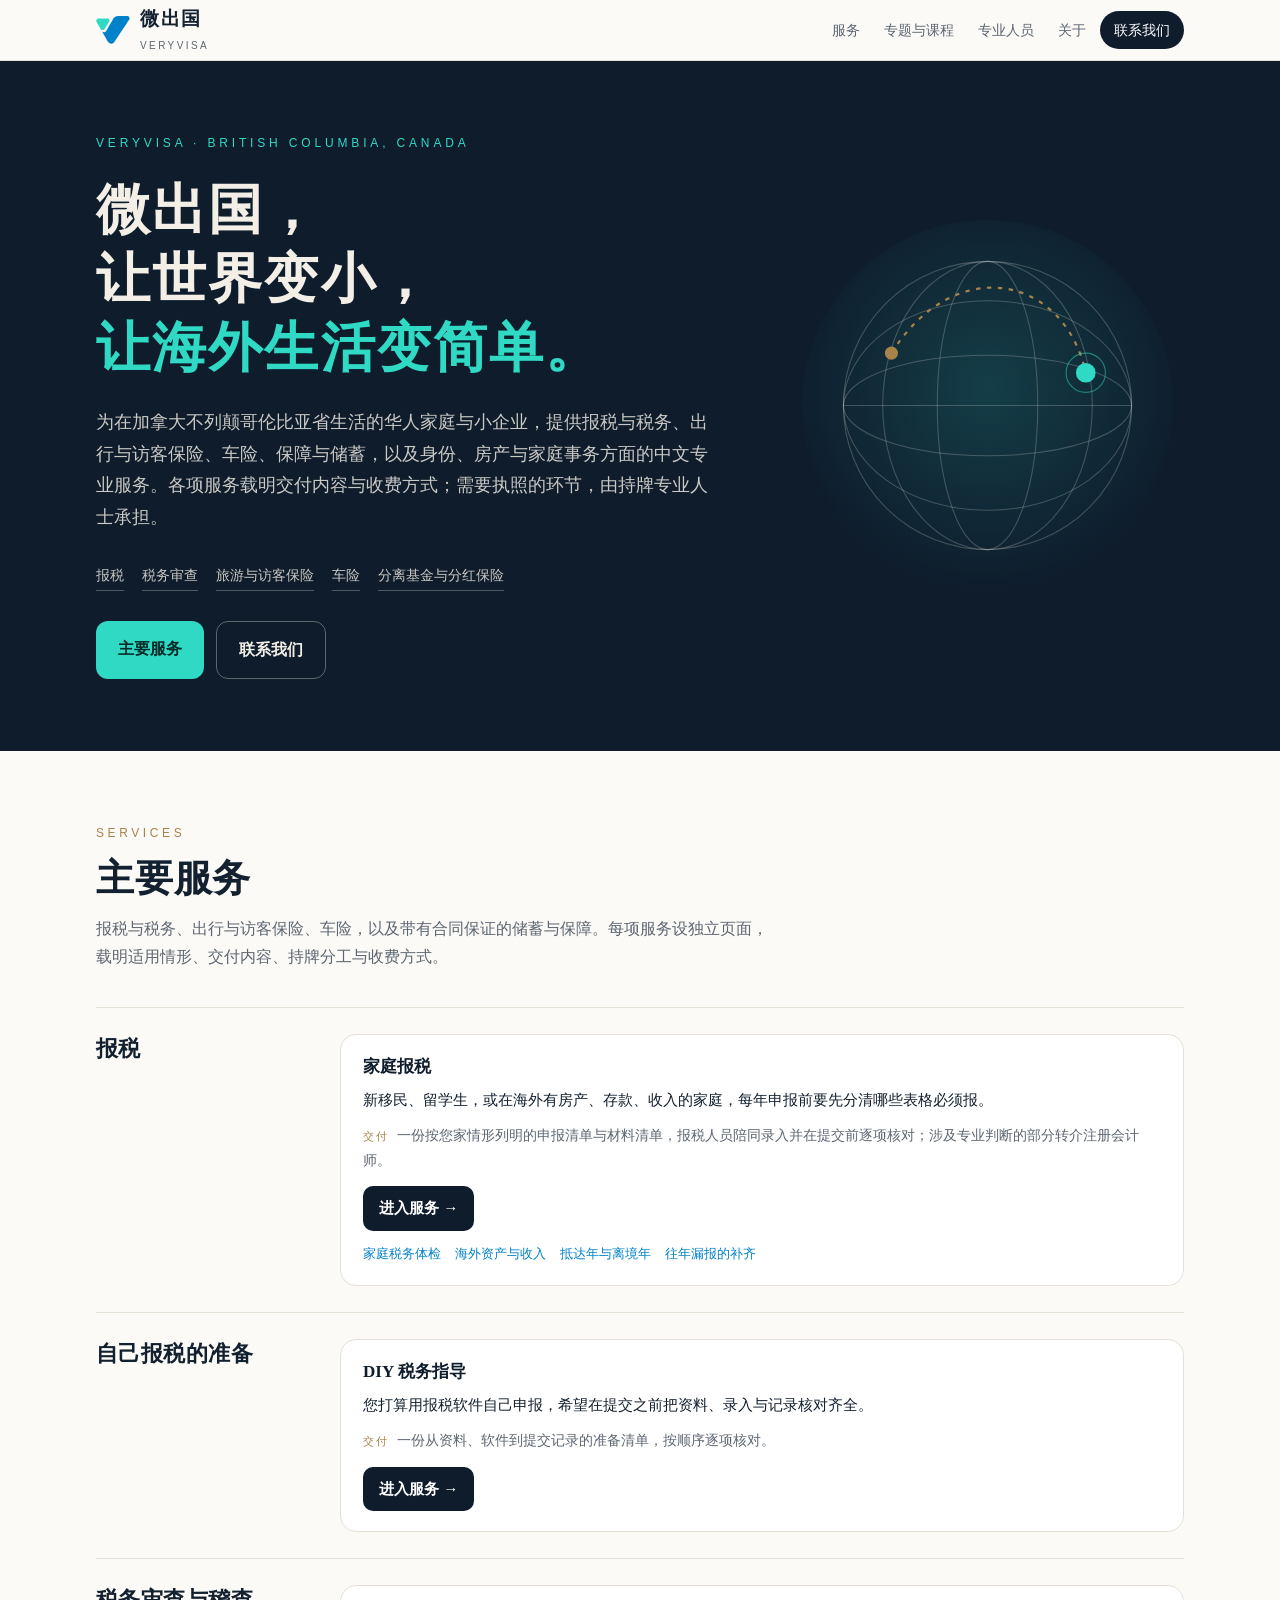
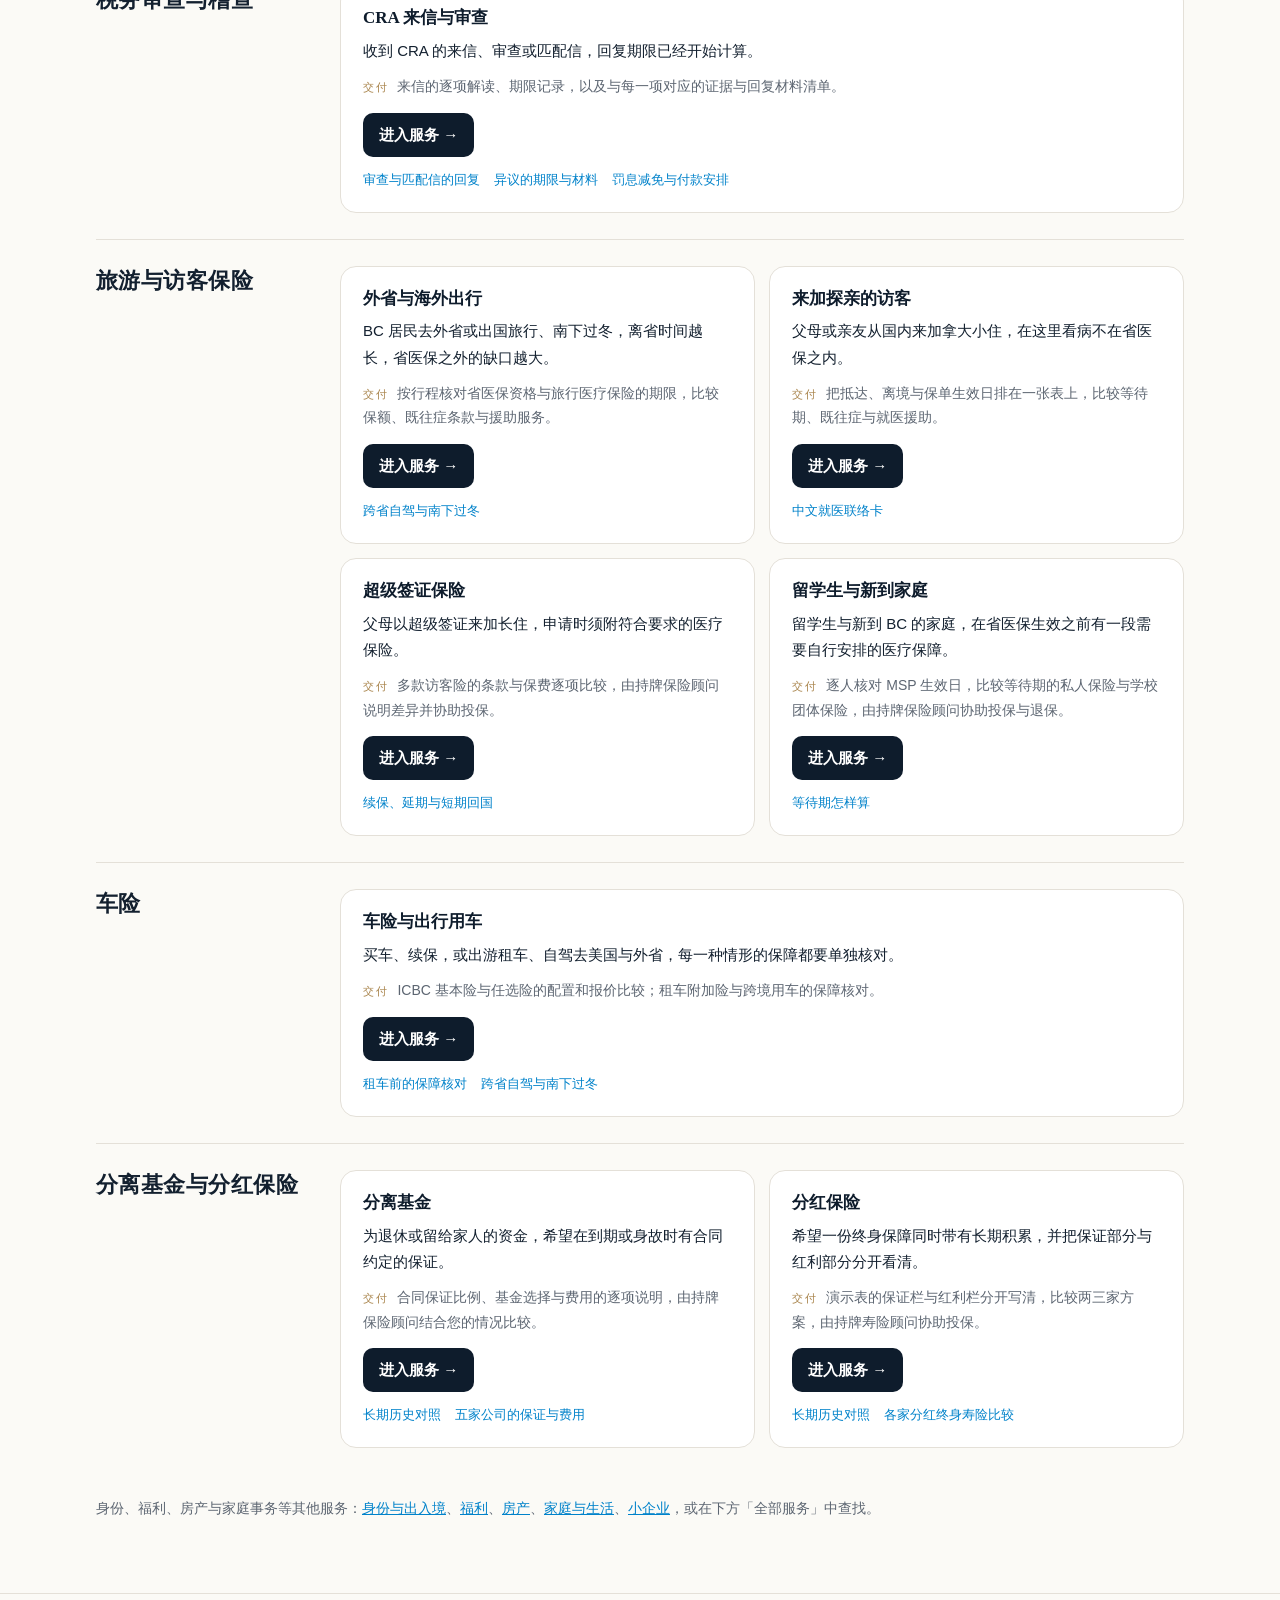
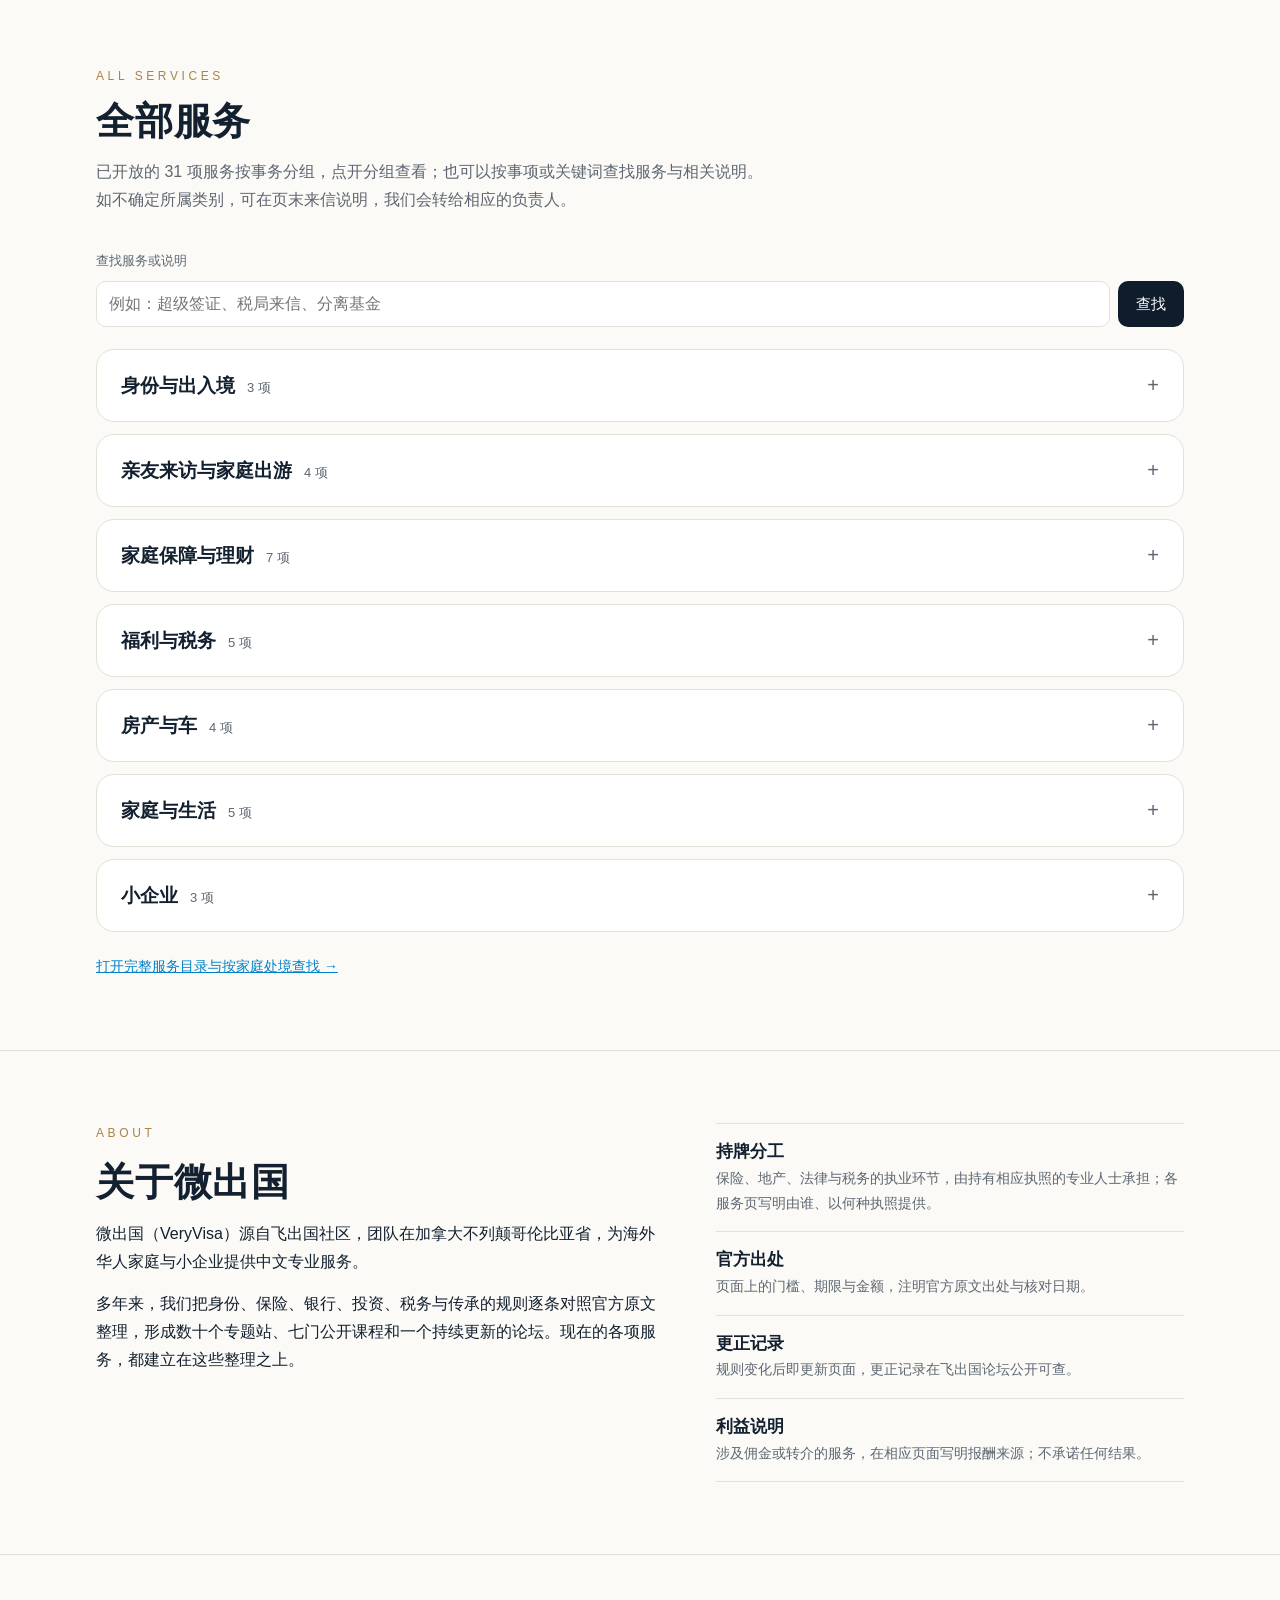
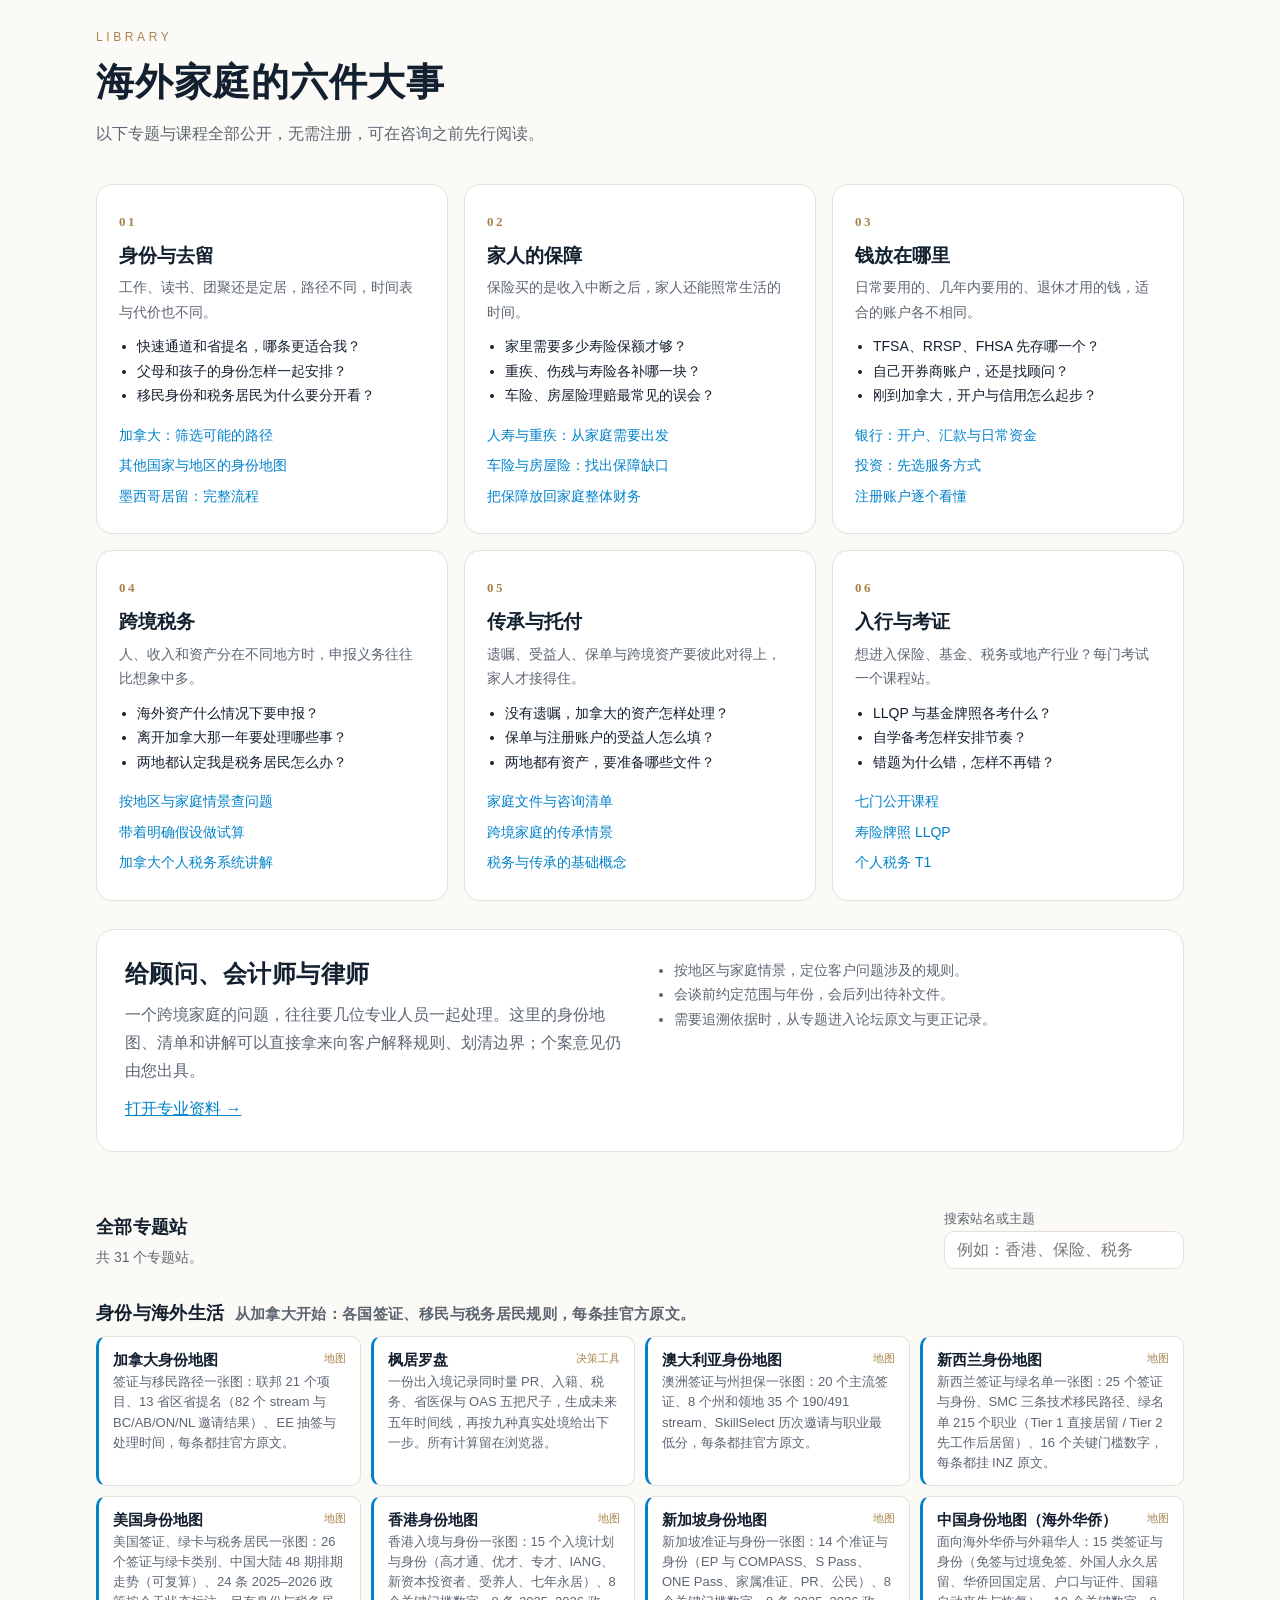
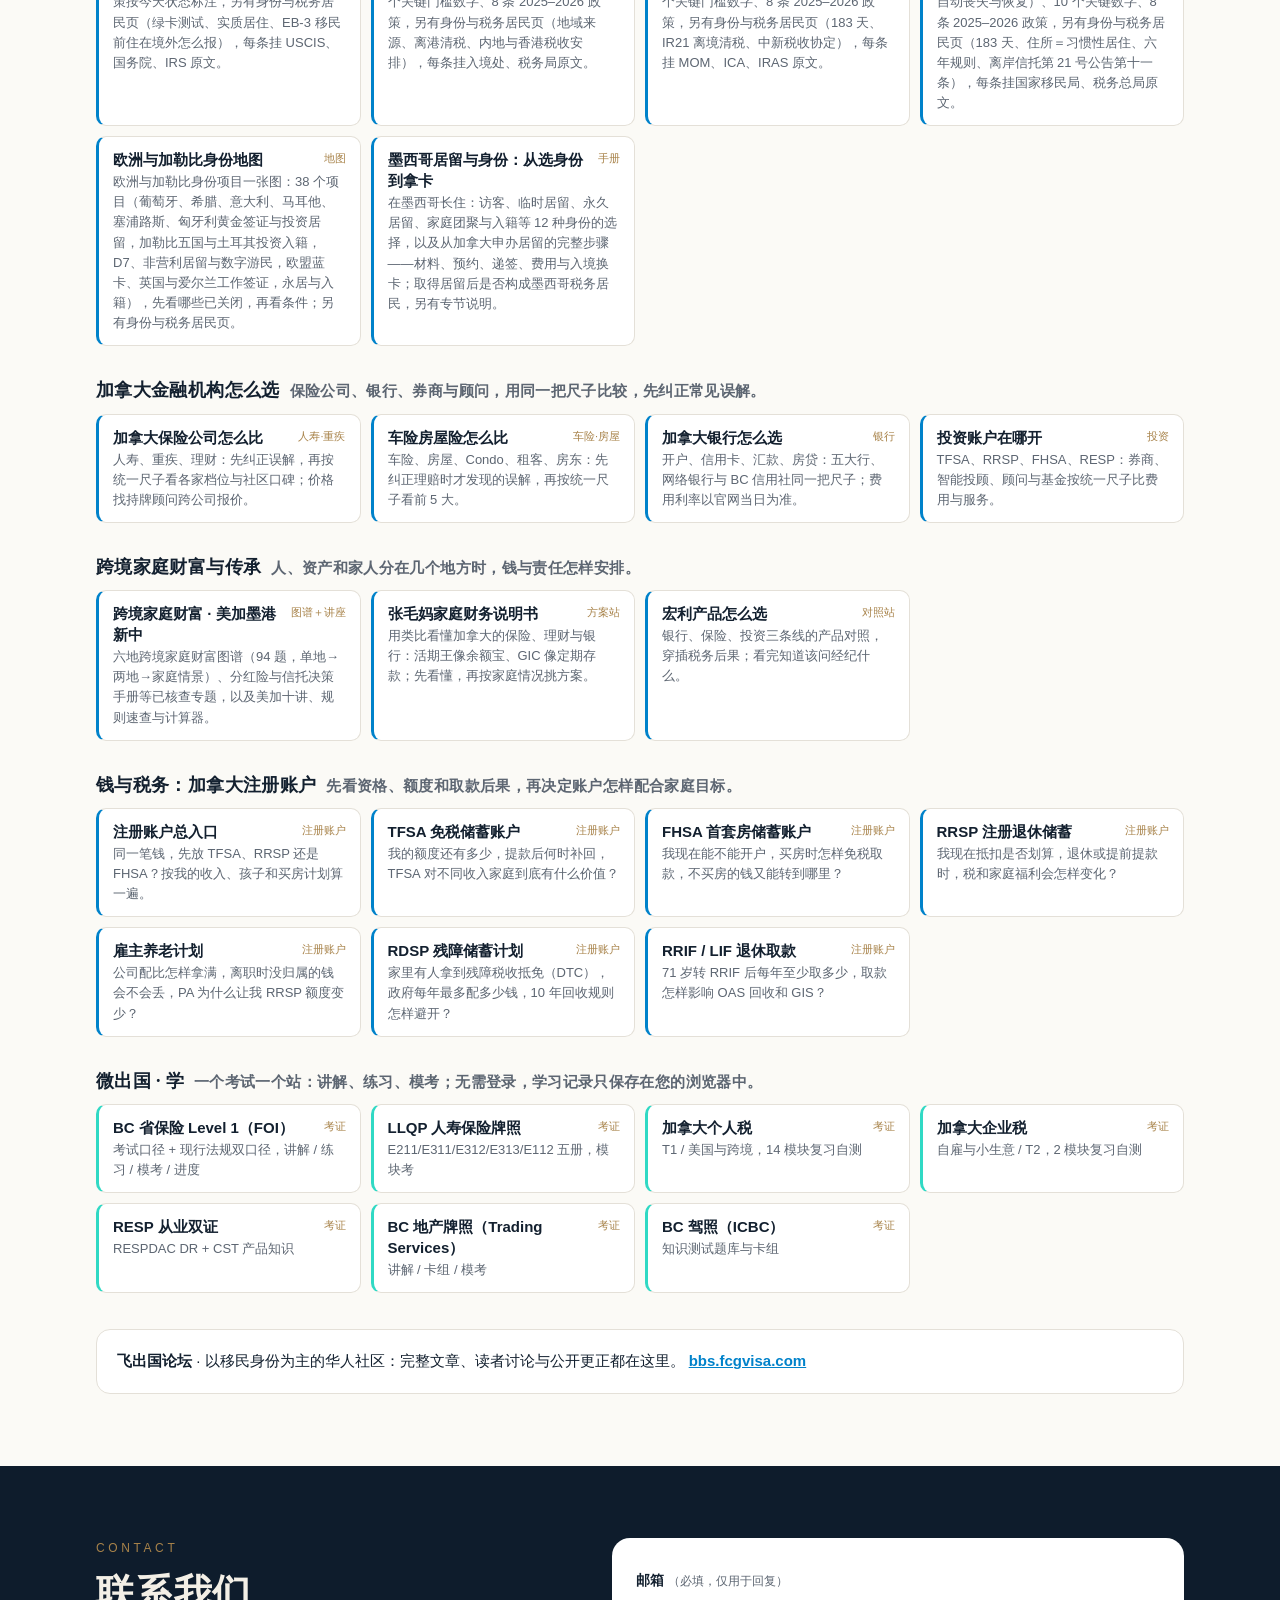
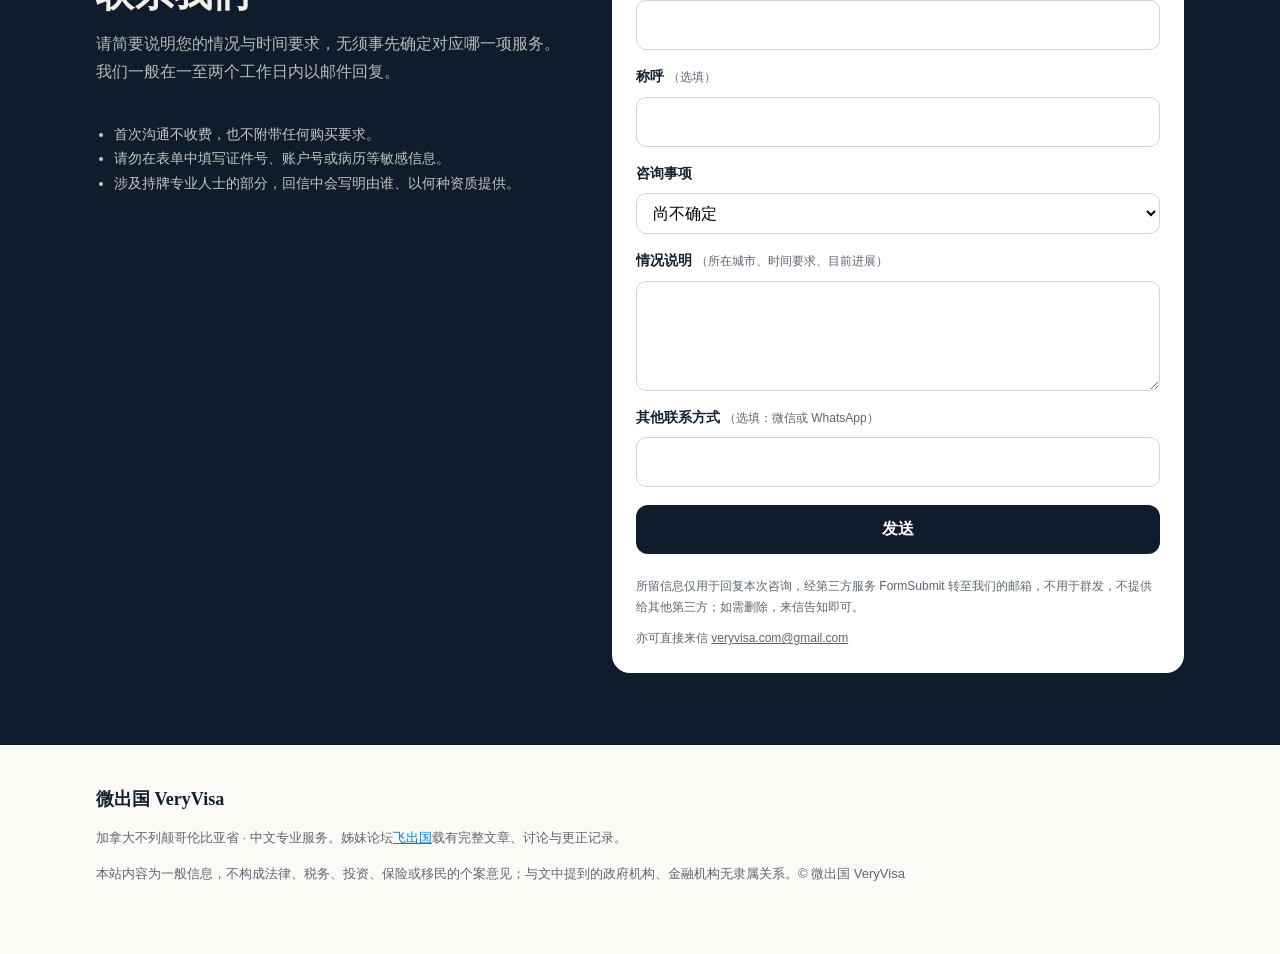
==== commit 5f7bb66e: "Publish gated reader experience update" ====
--- a/index.html
+++ b/index.html
@@ -1,6 +1,6 @@
 <!doctype html><html lang="zh-CN"><head><meta charset="utf-8"><meta name="viewport" content="width=device-width,initial-scale=1,viewport-fit=cover">
 <title>微出国 VeryVisa · 加拿大 BC 中文专业服务</title><meta name="description" content="微出国是在加拿大不列颠哥伦比亚省的中文专业服务团队，服务范围包括房产、保险与理财、身份与税务、遗产与家庭事务及小企业；需要执照的环节由持牌专业人士承担。">
-<meta name="theme-color" content="#0e1c2c"><meta property="og:title" content="微出国 VeryVisa：让世界变小，让海外生活变简单"><meta property="og:description" content="在加拿大 BC 的中文专业服务团队，现有 23 项服务。"><meta property="og:type" content="website"><meta property="og:url" content="https://veryvisa.github.io/">
+<meta name="theme-color" content="#0e1c2c"><meta property="og:title" content="微出国 VeryVisa：让世界变小，让海外生活变简单"><meta property="og:description" content="在加拿大 BC 的中文专业服务团队，现有 31 项服务。"><meta property="og:type" content="website"><meta property="og:url" content="https://veryvisa.github.io/">
 <link rel="canonical" href="https://veryvisa.github.io/"><link rel="icon" href="data:image/svg+xml,&lt;svg class=&quot;mark&quot; aria-hidden=&quot;true&quot; viewBox=&quot;102.305 90.391 73.617 59.957&quot;&gt;
 &lt;path fill=&quot;%2330D9C4&quot; d=&quot;M 107.894531 95.808594 L 127.277344 95.808594 C 127.277344 95.808594 129.507812 95.628906 130.835938 97.679688 C 131.585938 98.910156 131.65625 100.316406 131.082031 101.546875 L 121.609375 117.953125 C 121.609375 117.953125 120.335938 120.65625 117.011719 120.824219 C 113.714844 120.910156 112.242188 118.40625 112.242188 118.40625 L 103.722656 103.652344 C 103.722656 103.652344 102.304688 101.792969 103.09375 99.332031 C 103.878906 96.878906 106.148438 95.773438 107.894531 95.808594 &quot;/&gt;
 &lt;path fill=&quot;%230082CA&quot; d=&quot;M 115.964844 124.792969 C 115.847656 124.59375 116.09375 124.378906 116.277344 124.519531 C 117.195312 125.21875 118.664062 125.902344 120.683594 125.515625 C 122.164062 125.210938 123.550781 124.296875 124.402344 122.757812 C 125.242188 121.300781 138.8125 97.8125 138.8125 97.8125 C 138.8125 97.8125 141.9375 90.917969 150.207031 90.550781 L 169.96875 90.550781 C 169.96875 90.550781 173 90.390625 174.503906 93.40625 C 175.921875 96.433594 173.941406 98.695312 173.667969 99.109375 C 173.394531 99.523438 142.203125 146.726562 142.203125 146.726562 C 142.203125 146.726562 140.003906 150.347656 135.40625 150.347656 C 130.808594 150.347656 128.707031 146.878906 128.417969 146.398438 C 128.175781 145.992188 118.835938 129.78125 115.964844 124.792969 &quot;/&gt;&lt;/svg&gt;"><style>
@@ -106,13 +106,13 @@
 <section id="core" class="block core"><div class="wrap">
 <p class="kicker">Services</p><h2>主要服务</h2>
 <p class="intro">报税与税务、出行与访客保险、车险，以及带有合同保证的储蓄与保障。每项服务设独立页面，载明适用情形、交付内容、持牌分工与收费方式。</p>
-<section class="core-block" id="core-tax"><h3>报税</h3><div class="core-cards"><article class="core-card"><h4>家庭报税</h4><p class="sit">新移民、留学生，或在海外有房产、存款、收入的家庭，每年申报前要先分清哪些表格必须报。</p><p class="gets"><span>交付</span>一份按您家庭情形列明的申报表格、材料清单与易漏事项；涉及专业判断的部分转介注册会计师。</p><a class="go" href="https://veryvisa.github.io/canada-tax-return-filing/">进入服务 →</a><nav class="more" aria-label="家庭报税相关"><a href="https://veryvisa.github.io/canada-tax-return-filing/foreign-assets/">海外资产与收入</a><a href="https://veryvisa.github.io/canada-tax-return-filing/arrival-departure/">抵达年与离境年</a><a href="https://veryvisa.github.io/canada-tax-return-filing/past-years/">往年漏报的补齐</a></nav></article></div></section><section class="core-block" id="core-diy"><h3>自己报税的准备</h3><div class="core-cards"><article class="core-card"><h4>DIY 税务指导</h4><p class="sit">您打算用报税软件自己申报，希望在提交之前把资料、录入与记录核对齐全。</p><p class="gets"><span>交付</span>一份从资料、软件到提交记录的准备清单，按顺序逐项核对。</p><a class="go" href="https://veryvisa.github.io/canada-tax-return-filing/diy/">进入服务 →</a></article></div></section><section class="core-block" id="core-cra"><h3>税务审查与稽查</h3><div class="core-cards"><article class="core-card"><h4>CRA 来信与审查</h4><p class="sit">收到 CRA 的来信、审查或匹配信，回复期限已经开始计算。</p><p class="gets"><span>交付</span>来信的逐项解读、期限记录，以及与每一项对应的证据与回复材料清单。</p><a class="go" href="https://veryvisa.github.io/canada-cra-letter-help/">进入服务 →</a><nav class="more" aria-label="CRA 来信与审查相关"><a href="https://veryvisa.github.io/canada-cra-letter-help/review/">审查与匹配信的回复</a><a href="https://veryvisa.github.io/canada-cra-letter-help/objection/">异议的期限与材料</a><a href="https://veryvisa.github.io/canada-cra-letter-help/relief/">罚息减免与付款安排</a></nav></article></div></section><section class="core-block multi" id="core-travel"><h3>旅游与访客保险</h3><div class="core-cards"><article class="core-card"><h4>外省与海外出行</h4><p class="sit">BC 居民去外省或出国旅行、南下过冬，离省时间越长，省医保之外的缺口越大。</p><p class="gets"><span>交付</span>按行程核对省医保资格与旅行医疗保险的期限，比较保额、既往症条款与援助服务。</p><a class="go" href="https://veryvisa.github.io/canada-travel-insurance-super-visa/outbound/">进入服务 →</a><nav class="more" aria-label="外省与海外出行相关"><a href="https://veryvisa.github.io/canada-travel-insurance-super-visa/driving-away/">跨省自驾与南下过冬</a></nav></article><article class="core-card"><h4>来加探亲的访客</h4><p class="sit">父母或亲友从国内来加拿大小住，在这里看病不在省医保之内。</p><p class="gets"><span>交付</span>把抵达、离境与保单生效日排在一张表上，比较等待期、既往症与就医援助。</p><a class="go" href="https://veryvisa.github.io/canada-travel-insurance-super-visa/visitors/">进入服务 →</a><nav class="more" aria-label="来加探亲的访客相关"><a href="https://veryvisa.github.io/canada-travel-insurance-super-visa/care-card/">中文就医联络卡</a></nav></article><article class="core-card"><h4>超级签证保险</h4><p class="sit">父母以超级签证来加长住，申请时须附符合要求的医疗保险。</p><p class="gets"><span>交付</span>多款访客险的条款与保费逐项比较，由持牌保险顾问说明差异并协助投保。</p><a class="go" href="https://veryvisa.github.io/canada-travel-insurance-super-visa/super-visa/">进入服务 →</a><nav class="more" aria-label="超级签证保险相关"><a href="https://veryvisa.github.io/canada-travel-insurance-super-visa/renewal/">续保、延期与短期回国</a></nav></article><article class="core-card"><h4>留学生与新到家庭</h4><p class="sit">留学生与新到 BC 的家庭，在省医保生效之前有一段需要自行安排的医疗保障。</p><p class="gets"><span>交付</span>核对 MSP 资格与生效日期，安排生效前的临时医疗保障。</p><a class="go" href="https://veryvisa.github.io/canada-travel-insurance-super-visa/msp-wait/">进入服务 →</a></article></div></section><section class="core-block" id="core-auto"><h3>车险</h3><div class="core-cards"><article class="core-card"><h4>车险与出行用车</h4><p class="sit">买车、续保，或出游租车、自驾去美国与外省，每一种情形的保障都要单独核对。</p><p class="gets"><span>交付</span>ICBC 基本险与任选险的配置和报价比较；租车附加险与跨境用车的保障核对。</p><a class="go" href="https://veryvisa.github.io/bc-car-buying-auto-insurance/">进入服务 →</a><nav class="more" aria-label="车险与出行用车相关"><a href="https://veryvisa.github.io/canada-travel-insurance-super-visa/rental-car/">租车前的保障核对</a><a href="https://veryvisa.github.io/canada-travel-insurance-super-visa/driving-away/">跨省自驾与南下过冬</a></nav></article></div></section><section class="core-block multi" id="core-wealth"><h3>分离基金与分红保险</h3><div class="core-cards"><article class="core-card"><h4>分离基金</h4><p class="sit">为退休或留给家人的资金，希望在到期或身故时有合同约定的保证。</p><p class="gets"><span>交付</span>合同保证比例、基金选择与费用的逐项说明，由持牌保险顾问结合您的情况比较。</p><a class="go" href="https://veryvisa.github.io/invest-compare-site/segfunds/">进入服务 →</a></article><article class="core-card"><h4>分红保险</h4><p class="sit">希望一份终身保障同时带有长期积累，并把保证部分与红利部分分开看清。</p><p class="gets"><span>交付</span>各家分红终身寿险的档位、保证价值与红利口径对照，由持牌保险顾问说明。</p><a class="go" href="https://veryvisa.github.io/insure-compare-site/par/">进入服务 →</a></article></div></section><p class="core-others">身份、福利、房产与家庭事务等其他服务：<a href="/services/#status">身份与出入境</a>、<a href="/services/#benefits-tax">福利</a>、<a href="/services/#property-car">房产</a>、<a href="/services/#family">家庭与生活</a>、<a href="/services/#business">小企业</a>，或在下方「全部服务」中查找。</p></div></section>
+<section class="core-block" id="core-tax"><h3>报税</h3><div class="core-cards"><article class="core-card"><h4>家庭报税</h4><p class="sit">新移民、留学生，或在海外有房产、存款、收入的家庭，每年申报前要先分清哪些表格必须报。</p><p class="gets"><span>交付</span>一份按您家情形列明的申报清单与材料清单，报税人员陪同录入并在提交前逐项核对；涉及专业判断的部分转介注册会计师。</p><a class="go" href="https://veryvisa.github.io/canada-tax-return-filing/filing/">进入服务 →</a><nav class="more" aria-label="家庭报税相关"><a href="https://veryvisa.github.io/canada-tax-return-filing/">家庭税务体检</a><a href="https://veryvisa.github.io/canada-tax-return-filing/foreign-assets/">海外资产与收入</a><a href="https://veryvisa.github.io/canada-tax-return-filing/arrival-departure/">抵达年与离境年</a><a href="https://veryvisa.github.io/canada-tax-return-filing/past-years/">往年漏报的补齐</a></nav></article></div></section><section class="core-block" id="core-diy"><h3>自己报税的准备</h3><div class="core-cards"><article class="core-card"><h4>DIY 税务指导</h4><p class="sit">您打算用报税软件自己申报，希望在提交之前把资料、录入与记录核对齐全。</p><p class="gets"><span>交付</span>一份从资料、软件到提交记录的准备清单，按顺序逐项核对。</p><a class="go" href="https://veryvisa.github.io/canada-tax-return-filing/diy/">进入服务 →</a></article></div></section><section class="core-block" id="core-cra"><h3>税务审查与稽查</h3><div class="core-cards"><article class="core-card"><h4>CRA 来信与审查</h4><p class="sit">收到 CRA 的来信、审查或匹配信，回复期限已经开始计算。</p><p class="gets"><span>交付</span>来信的逐项解读、期限记录，以及与每一项对应的证据与回复材料清单。</p><a class="go" href="https://veryvisa.github.io/canada-cra-letter-help/">进入服务 →</a><nav class="more" aria-label="CRA 来信与审查相关"><a href="https://veryvisa.github.io/canada-cra-letter-help/review/">审查与匹配信的回复</a><a href="https://veryvisa.github.io/canada-cra-letter-help/objection/">异议的期限与材料</a><a href="https://veryvisa.github.io/canada-cra-letter-help/relief/">罚息减免与付款安排</a></nav></article></div></section><section class="core-block multi" id="core-travel"><h3>旅游与访客保险</h3><div class="core-cards"><article class="core-card"><h4>外省与海外出行</h4><p class="sit">BC 居民去外省或出国旅行、南下过冬，离省时间越长，省医保之外的缺口越大。</p><p class="gets"><span>交付</span>按行程核对省医保资格与旅行医疗保险的期限，比较保额、既往症条款与援助服务。</p><a class="go" href="https://veryvisa.github.io/canada-travel-insurance-super-visa/outbound/">进入服务 →</a><nav class="more" aria-label="外省与海外出行相关"><a href="https://veryvisa.github.io/canada-travel-insurance-super-visa/driving-away/">跨省自驾与南下过冬</a></nav></article><article class="core-card"><h4>来加探亲的访客</h4><p class="sit">父母或亲友从国内来加拿大小住，在这里看病不在省医保之内。</p><p class="gets"><span>交付</span>把抵达、离境与保单生效日排在一张表上，比较等待期、既往症与就医援助。</p><a class="go" href="https://veryvisa.github.io/canada-travel-insurance-super-visa/visitors/">进入服务 →</a><nav class="more" aria-label="来加探亲的访客相关"><a href="https://veryvisa.github.io/canada-travel-insurance-super-visa/care-card/">中文就医联络卡</a></nav></article><article class="core-card"><h4>超级签证保险</h4><p class="sit">父母以超级签证来加长住，申请时须附符合要求的医疗保险。</p><p class="gets"><span>交付</span>多款访客险的条款与保费逐项比较，由持牌保险顾问说明差异并协助投保。</p><a class="go" href="https://veryvisa.github.io/canada-travel-insurance-super-visa/super-visa/">进入服务 →</a><nav class="more" aria-label="超级签证保险相关"><a href="https://veryvisa.github.io/canada-travel-insurance-super-visa/renewal/">续保、延期与短期回国</a></nav></article><article class="core-card"><h4>留学生与新到家庭</h4><p class="sit">留学生与新到 BC 的家庭，在省医保生效之前有一段需要自行安排的医疗保障。</p><p class="gets"><span>交付</span>逐人核对 MSP 生效日，比较等待期的私人保险与学校团体保险，由持牌保险顾问协助投保与退保。</p><a class="go" href="https://veryvisa.github.io/canada-travel-insurance-super-visa/students/">进入服务 →</a><nav class="more" aria-label="留学生与新到家庭相关"><a href="https://veryvisa.github.io/canada-travel-insurance-super-visa/msp-wait/">等待期怎样算</a></nav></article></div></section><section class="core-block" id="core-auto"><h3>车险</h3><div class="core-cards"><article class="core-card"><h4>车险与出行用车</h4><p class="sit">买车、续保，或出游租车、自驾去美国与外省，每一种情形的保障都要单独核对。</p><p class="gets"><span>交付</span>ICBC 基本险与任选险的配置和报价比较；租车附加险与跨境用车的保障核对。</p><a class="go" href="https://veryvisa.github.io/bc-car-buying-auto-insurance/">进入服务 →</a><nav class="more" aria-label="车险与出行用车相关"><a href="https://veryvisa.github.io/canada-travel-insurance-super-visa/rental-car/">租车前的保障核对</a><a href="https://veryvisa.github.io/canada-travel-insurance-super-visa/driving-away/">跨省自驾与南下过冬</a></nav></article></div></section><section class="core-block multi" id="core-wealth"><h3>分离基金与分红保险</h3><div class="core-cards"><article class="core-card"><h4>分离基金</h4><p class="sit">为退休或留给家人的资金，希望在到期或身故时有合同约定的保证。</p><p class="gets"><span>交付</span>合同保证比例、基金选择与费用的逐项说明，由持牌保险顾问结合您的情况比较。</p><a class="go" href="https://veryvisa.github.io/canada-insurance-policy-checkup/segfunds/">进入服务 →</a><nav class="more" aria-label="分离基金相关"><a href="https://veryvisa.github.io/invest-compare-site/history/">长期历史对照</a><a href="https://veryvisa.github.io/invest-compare-site/segfunds/">五家公司的保证与费用</a></nav></article><article class="core-card"><h4>分红保险</h4><p class="sit">希望一份终身保障同时带有长期积累，并把保证部分与红利部分分开看清。</p><p class="gets"><span>交付</span>演示表的保证栏与红利栏分开写清，比较两三家方案，由持牌寿险顾问协助投保。</p><a class="go" href="https://veryvisa.github.io/canada-insurance-policy-checkup/par/">进入服务 →</a><nav class="more" aria-label="分红保险相关"><a href="https://veryvisa.github.io/invest-compare-site/history/">长期历史对照</a><a href="https://veryvisa.github.io/insure-compare-site/par/">各家分红终身寿险比较</a></nav></article></div></section><p class="core-others">身份、福利、房产与家庭事务等其他服务：<a href="/services/#status">身份与出入境</a>、<a href="/services/#benefits-tax">福利</a>、<a href="/services/#property-car">房产</a>、<a href="/services/#family">家庭与生活</a>、<a href="/services/#business">小企业</a>，或在下方「全部服务」中查找。</p></div></section>
 
 <section id="services" class="block lib"><div class="wrap">
 <p class="kicker">All services</p><h2>全部服务</h2>
-<p class="intro">已开放的 23 项服务按事务分组，点开分组查看；也可以按事项或关键词查找服务与相关说明。如不确定所属类别，可在页末来信说明，我们会转给相应的负责人。</p>
+<p class="intro">已开放的 31 项服务按事务分组，点开分组查看；也可以按事项或关键词查找服务与相关说明。如不确定所属类别，可在页末来信说明，我们会转给相应的负责人。</p>
 <form class="svc-search" action="/services/" method="get" role="search"><label for="home-q">查找服务或说明</label><input id="home-q" type="search" name="q" maxlength="100" placeholder="例如：超级签证、税局来信、分离基金"><button type="submit">查找</button></form>
-<div class="groups"><details class="group" id="svc-status"><summary><h3>身份与出入境</h3><small>3 项</small></summary><ul class="svc"><li><a href="https://veryvisa.github.io/canada-visa-status-planning/"><b>签证与身份时间线</b><span>按到期日整理身份时间线与材料清单；申请事项可联系服务团队安排顾问。</span><em>查看服务 →</em></a></li><li><a href="https://veryvisa.github.io/canada-visa-status-planning/#verify"><b>现有顾问的注册核对</b><span>按公开登记册核对顾问的注册状态与合同要点。</span><em>查看服务 →</em></a></li><li><a href="https://veryvisa.github.io/canada-newcomer-first-90-days/"><b>落地前 90 天清单</b><span>按身份与到达日期排定的一页清单，标明有期限的手续。</span><em>查看服务 →</em></a></li></ul></details><details class="group" id="svc-travel"><summary><h3>亲友来访与家庭出游</h3><small>1 项</small></summary><ul class="svc"><li><a href="https://veryvisa.github.io/canada-travel-insurance-super-visa/super-visa/"><b>父母长住：超级签证保险</b><span>按年龄与健康状况对照条款，协助投保，出险时协助理赔。</span><em>查看服务 →</em></a></li></ul></details><details class="group" id="svc-finance"><summary><h3>家庭保障与理财</h3><small>5 项</small></summary><ul class="svc"><li><a href="https://veryvisa.github.io/canada-insurance-policy-checkup/"><b>已持保单的条款解读</b><span>条款整理为一页中文，续保、转换与退保的数字并列。</span><em>查看服务 →</em></a></li><li><a href="https://veryvisa.github.io/canada-registered-accounts/"><b>注册账户的规划、体检与开户</b><span>账户安排书与体检清单；开户经保险公司平台，由持牌寿险顾问办理。</span><em>查看服务 →</em></a></li><li><a href="https://veryvisa.github.io/canada-personal-business-financial-consulting/"><b>落地财务路线图</b><span>一次约 30 分钟的沟通，拟就先后次序与各步对应的专业人士。</span><em>查看服务 →</em></a></li><li><a href="https://veryvisa.github.io/canada-us-cross-border-tax-insurance/"><b>加美双边的税务与保险情形整理</b><span>两国可能涉及的表格与日期整理为一页，申报由合作的注册税务人员承接。</span><em>查看服务 →</em></a></li><li><a href="https://veryvisa.github.io/manulife-advantage-account/"><b>宏利银行优利账户</b><span>账户功能、费用与适用情形的公开说明。</span><em>查看服务 →</em></a></li></ul></details><details class="group" id="svc-benefits-tax"><summary><h3>福利与税务</h3><small>2 项</small></summary><ul class="svc"><li><a href="https://veryvisa.github.io/canada-benefits-eligibility-checker/"><b>家庭福利清单整理</b><span>已领、可查、缺证、不适用四栏，每项附官方入口。</span><em>查看服务 →</em></a></li><li><a href="https://veryvisa.github.io/canada-registered-accounts/cra-letter/"><b>注册账户超额的核对与说明信</b><span>算清额度；已经超了的，准备向 CRA 说明情况的信。</span><em>查看服务 →</em></a></li></ul></details><details class="group" id="svc-property-car"><summary><h3>房产与车</h3><small>4 项</small></summary><ul class="svc"><li><a href="https://veryvisa.github.io/bc-home-buyer-risk-review/"><b>出价前的房屋文件审阅</b><span>按房屋类型逐份审阅，中文列明风险与出处，拟好英文追问信。</span><em>查看服务 →</em></a></li><li><a href="https://veryvisa.github.io/bc-pre-listing-home-fix/"><b>挂牌前的文件与记录审阅</b><span>应先修、应披露与无须处理三栏，并备好披露声明的事实底账。</span><em>查看服务 →</em></a></li><li><a href="https://veryvisa.github.io/bc-home-buyer-risk-review/#insurance"><b>购房、挂牌与空置期的房屋保险</b><span>交房前后、挂牌与空置期间的保险，由持牌保险顾问安排。</span><em>查看服务 →</em></a></li><li><a href="https://veryvisa.github.io/bc-car-buying-auto-insurance/"><b>购车成本核算与车险配置</b><span>购车总成本表、车史与卖家核对清单，以及车险的配置比较。</span><em>查看服务 →</em></a></li></ul></details><details class="group" id="svc-family"><summary><h3>家庭与生活</h3><small>5 项</small></summary><ul class="svc"><li><a href="https://veryvisa.github.io/bc-seniors-care-navigation/"><b>长辈照护的申请导航</b><span>居家支持、辅助生活与长期照护的申请步骤与费用口径。</span><em>查看服务 →</em></a></li><li><a href="https://veryvisa.github.io/bc-estate-planning-executor-support/"><b>遗产梳理与执行人协助</b><span>资产地图、机构清册与报税节点表，协助执行人完成行政流程。</span><em>查看服务 →</em></a></li><li><a href="https://veryvisa.github.io/canada-legal-support-navigation/"><b>法律程序的中文导航</b><span>对应到正确的机构、第一步与期限。</span><em>查看服务 →</em></a></li><li><a href="https://veryvisa.github.io/canada-scam-check-chinese-seniors/"><b>可疑电话与短信的核实</b><span>说明可疑内容属于哪一类、下一步该联系谁。</span><em>查看服务 →</em></a></li><li><a href="https://veryvisa.github.io/chinese-family-history-writing/"><b>家史写作</b><span>作家亲自访谈、执笔，写一部可读的家史。</span><em>查看服务 →</em></a></li></ul></details><details class="group" id="svc-business"><summary><h3>小企业</h3><small>3 项</small></summary><ul class="svc"><li><a href="https://veryvisa.github.io/bc-chinese-business-directory-promotion/"><b>商家收录与核实</b><span>收录、逐项核实，并附一页线上形象检查。</span><em>查看服务 →</em></a></li><li><a href="https://veryvisa.github.io/bc-chinese-business-directory-promotion/#reviews"><b>评价解读与不实传言的澄清</b><span>解读中文评价、拟写回复，按件澄清不实传言。</span><em>查看服务 →</em></a></li><li><a href="https://veryvisa.github.io/chinese-small-business-website-care/"><b>小企业网站的建设与维护</b><span>中英双语、手机优先的网站，域名与账号登记在您名下。</span><em>查看服务 →</em></a></li></ul></details></div><p class="core-others"><a href="/services/">打开完整服务目录与按家庭处境查找 →</a></p></div></section>
+<div class="groups"><details class="group" id="svc-status"><summary><h3>身份与出入境</h3><small>3 项</small></summary><ul class="svc"><li><a href="https://veryvisa.github.io/canada-visa-status-planning/"><b>签证与身份时间线</b><span>按到期日整理身份时间线与材料清单；申请事项可联系服务团队安排顾问。</span><em>查看服务 →</em></a></li><li><a href="https://veryvisa.github.io/canada-visa-status-planning/#verify"><b>现有顾问的注册核对</b><span>按公开登记册核对顾问的注册状态与合同要点。</span><em>查看服务 →</em></a></li><li><a href="https://veryvisa.github.io/canada-newcomer-first-90-days/"><b>落地前 90 天清单</b><span>按身份与到达日期排定的一页清单，标明有期限的手续。</span><em>查看服务 →</em></a></li></ul></details><details class="group" id="svc-travel"><summary><h3>亲友来访与家庭出游</h3><small>4 项</small></summary><ul class="svc"><li><a href="https://veryvisa.github.io/canada-travel-insurance-super-visa/super-visa/"><b>父母长住：超级签证保险</b><span>按年龄与健康状况对照条款，协助投保，出险时协助理赔。</span><em>查看服务 →</em></a></li><li><a href="https://veryvisa.github.io/canada-travel-insurance-super-visa/visitors/"><b>短期探亲的访客医疗</b><span>按停留天数选访客医疗，出发前投保。</span><em>查看服务 →</em></a></li><li><a href="https://veryvisa.github.io/canada-travel-insurance-super-visa/students/"><b>留学生与新到家庭的医疗保险</b><span>逐人核对 MSP 生效日，安排等待期的私人保险，生效后协助退保。</span><em>查看服务 →</em></a></li><li><a href="https://veryvisa.github.io/canada-travel-insurance-super-visa/outbound/"><b>出境旅行与南下过冬</b><span>出境天数、既往症与省外医保的衔接，出发前对照。</span><em>查看服务 →</em></a></li></ul></details><details class="group" id="svc-finance"><summary><h3>家庭保障与理财</h3><small>7 项</small></summary><ul class="svc"><li><a href="https://veryvisa.github.io/canada-insurance-policy-checkup/"><b>已持保单的条款解读</b><span>条款整理为一页中文，续保、转换与退保的数字并列。</span><em>查看服务 →</em></a></li><li><a href="https://veryvisa.github.io/canada-registered-accounts/"><b>注册账户的规划、体检与开户</b><span>账户安排书与体检清单；开户经保险公司平台，由持牌寿险顾问办理。</span><em>查看服务 →</em></a></li><li><a href="https://veryvisa.github.io/canada-insurance-policy-checkup/segfunds/"><b>分离基金的保证、费用与投保</b><span>持牌寿险顾问说明合同保证与系列费用，比较之后协助投保。</span><em>查看服务 →</em></a></li><li><a href="https://veryvisa.github.io/canada-insurance-policy-checkup/par/"><b>分红保险的方案比较与投保</b><span>拆开演示表的保证栏与红利栏，比较两三家方案后由持牌寿险顾问协助投保。</span><em>查看服务 →</em></a></li><li><a href="https://veryvisa.github.io/canada-personal-business-financial-consulting/"><b>落地财务路线图</b><span>一次约 30 分钟的沟通，拟就先后次序与各步对应的专业人士。</span><em>查看服务 →</em></a></li><li><a href="https://veryvisa.github.io/canada-us-cross-border-tax-insurance/"><b>加美双边的税务与保险情形整理</b><span>两国可能涉及的表格与日期整理为一页，申报由合作的注册税务人员承接。</span><em>查看服务 →</em></a></li><li><a href="https://veryvisa.github.io/manulife-advantage-account/"><b>宏利银行优利账户</b><span>账户功能、费用与适用情形的公开说明。</span><em>查看服务 →</em></a></li></ul></details><details class="group" id="svc-benefits-tax"><summary><h3>福利与税务</h3><small>5 项</small></summary><ul class="svc"><li><a href="https://veryvisa.github.io/canada-benefits-eligibility-checker/"><b>家庭福利清单整理</b><span>已领、可查、缺证、不适用四栏，每项附官方入口。</span><em>查看服务 →</em></a></li><li><a href="https://veryvisa.github.io/canada-tax-return-filing/filing/"><b>个人与家庭报税的准备与陪同</b><span>按 CRA 原文列明申报清单，整理材料，陪同录入并在提交前逐项核对。</span><em>查看服务 →</em></a></li><li><a href="https://veryvisa.github.io/canada-tax-return-filing/"><b>家庭税务体检</b><span>把您家这一年的情况过一遍，列出值得留意的地方。</span><em>查看服务 →</em></a></li><li><a href="https://veryvisa.github.io/canada-registered-accounts/cra-letter/"><b>注册账户超额的核对与说明信</b><span>算清额度；已经超了的，准备向 CRA 说明情况的信。</span><em>查看服务 →</em></a></li><li><a href="https://veryvisa.github.io/canada-tax-return-filing/diy/"><b>自己报税的准备与陪同录入</b><span>您自己报，材料与录入由报税人员陪同。</span><em>查看服务 →</em></a></li></ul></details><details class="group" id="svc-property-car"><summary><h3>房产与车</h3><small>4 项</small></summary><ul class="svc"><li><a href="https://veryvisa.github.io/bc-home-buyer-risk-review/"><b>出价前的房屋文件审阅</b><span>按房屋类型逐份审阅，中文列明风险与出处，拟好英文追问信。</span><em>查看服务 →</em></a></li><li><a href="https://veryvisa.github.io/bc-pre-listing-home-fix/"><b>挂牌前的文件与记录审阅</b><span>应先修、应披露与无须处理三栏，并备好披露声明的事实底账。</span><em>查看服务 →</em></a></li><li><a href="https://veryvisa.github.io/bc-home-buyer-risk-review/#insurance"><b>购房、挂牌与空置期的房屋保险</b><span>交房前后、挂牌与空置期间的保险，由持牌保险顾问安排。</span><em>查看服务 →</em></a></li><li><a href="https://veryvisa.github.io/bc-car-buying-auto-insurance/"><b>购车成本核算与车险配置</b><span>购车总成本表、车史与卖家核对清单，以及车险的配置比较。</span><em>查看服务 →</em></a></li></ul></details><details class="group" id="svc-family"><summary><h3>家庭与生活</h3><small>5 项</small></summary><ul class="svc"><li><a href="https://veryvisa.github.io/bc-seniors-care-navigation/"><b>长辈照护的申请导航</b><span>居家支持、辅助生活与长期照护的申请步骤与费用口径。</span><em>查看服务 →</em></a></li><li><a href="https://veryvisa.github.io/bc-estate-planning-executor-support/"><b>遗产梳理与执行人协助</b><span>资产地图、机构清册与报税节点表，协助执行人完成行政流程。</span><em>查看服务 →</em></a></li><li><a href="https://veryvisa.github.io/canada-legal-support-navigation/"><b>法律程序的中文导航</b><span>对应到正确的机构、第一步与期限。</span><em>查看服务 →</em></a></li><li><a href="https://veryvisa.github.io/canada-scam-check-chinese-seniors/"><b>可疑电话与短信的核实</b><span>说明可疑内容属于哪一类、下一步该联系谁。</span><em>查看服务 →</em></a></li><li><a href="https://veryvisa.github.io/chinese-family-history-writing/"><b>家史写作</b><span>作家亲自访谈、执笔，写一部可读的家史。</span><em>查看服务 →</em></a></li></ul></details><details class="group" id="svc-business"><summary><h3>小企业</h3><small>3 项</small></summary><ul class="svc"><li><a href="https://veryvisa.github.io/bc-chinese-business-directory-promotion/"><b>商家收录与核实</b><span>收录、逐项核实，并附一页线上形象检查。</span><em>查看服务 →</em></a></li><li><a href="https://veryvisa.github.io/bc-chinese-business-directory-promotion/#reviews"><b>评价解读与不实传言的澄清</b><span>解读中文评价、拟写回复，按件澄清不实传言。</span><em>查看服务 →</em></a></li><li><a href="https://veryvisa.github.io/chinese-small-business-website-care/"><b>小企业网站的建设与维护</b><span>中英双语、手机优先的网站，域名与账号登记在您名下。</span><em>查看服务 →</em></a></li></ul></details></div><p class="core-others"><a href="/services/">打开完整服务目录与按家庭处境查找 →</a></p></div></section>
 
 <section id="about" class="block lib"><div class="wrap about"><div>
 <p class="kicker">About</p><h2>关于微出国</h2>
@@ -146,7 +146,7 @@
 <div class="hp" aria-hidden="true"><label>请勿填写<input type="text" name="_honey" tabindex="-1" autocomplete="off"></label></div>
 <label for="h-email">邮箱 <span class="opt">（必填，仅用于回复）</span></label><input id="h-email" name="email" type="email" required autocomplete="email" inputmode="email" maxlength="120">
 <label for="h-name">称呼 <span class="opt">（选填）</span></label><input id="h-name" name="name" type="text" autocomplete="name" maxlength="60">
-<label for="h-service">咨询事项</label><select id="h-service" name="service"><option value="尚不确定">尚不确定</option><option value="签证与身份时间线">签证与身份时间线</option><option value="现有顾问的注册核对">现有顾问的注册核对</option><option value="落地前 90 天清单">落地前 90 天清单</option><option value="父母长住：超级签证保险">父母长住：超级签证保险</option><option value="已持保单的条款解读">已持保单的条款解读</option><option value="注册账户的规划、体检与开户">注册账户的规划、体检与开户</option><option value="落地财务路线图">落地财务路线图</option><option value="加美双边的税务与保险情形整理">加美双边的税务与保险情形整理</option><option value="家庭福利清单整理">家庭福利清单整理</option><option value="注册账户超额的核对与说明信">注册账户超额的核对与说明信</option><option value="出价前的房屋文件审阅">出价前的房屋文件审阅</option><option value="挂牌前的文件与记录审阅">挂牌前的文件与记录审阅</option><option value="购房、挂牌与空置期的房屋保险">购房、挂牌与空置期的房屋保险</option><option value="购车成本核算与车险配置">购车成本核算与车险配置</option><option value="长辈照护的申请导航">长辈照护的申请导航</option><option value="遗产梳理与执行人协助">遗产梳理与执行人协助</option><option value="法律程序的中文导航">法律程序的中文导航</option><option value="可疑电话与短信的核实">可疑电话与短信的核实</option><option value="家史写作">家史写作</option><option value="商家收录与核实">商家收录与核实</option><option value="评价解读与不实传言的澄清">评价解读与不实传言的澄清</option><option value="小企业网站的建设与维护">小企业网站的建设与维护</option><option value="宏利银行优利账户">宏利银行优利账户</option></select>
+<label for="h-service">咨询事项</label><select id="h-service" name="service"><option value="尚不确定">尚不确定</option><option value="签证与身份时间线">签证与身份时间线</option><option value="现有顾问的注册核对">现有顾问的注册核对</option><option value="落地前 90 天清单">落地前 90 天清单</option><option value="父母长住：超级签证保险">父母长住：超级签证保险</option><option value="短期探亲的访客医疗">短期探亲的访客医疗</option><option value="留学生与新到家庭的医疗保险">留学生与新到家庭的医疗保险</option><option value="出境旅行与南下过冬">出境旅行与南下过冬</option><option value="已持保单的条款解读">已持保单的条款解读</option><option value="注册账户的规划、体检与开户">注册账户的规划、体检与开户</option><option value="分离基金的保证、费用与投保">分离基金的保证、费用与投保</option><option value="分红保险的方案比较与投保">分红保险的方案比较与投保</option><option value="落地财务路线图">落地财务路线图</option><option value="加美双边的税务与保险情形整理">加美双边的税务与保险情形整理</option><option value="家庭福利清单整理">家庭福利清单整理</option><option value="个人与家庭报税的准备与陪同">个人与家庭报税的准备与陪同</option><option value="家庭税务体检">家庭税务体检</option><option value="注册账户超额的核对与说明信">注册账户超额的核对与说明信</option><option value="自己报税的准备与陪同录入">自己报税的准备与陪同录入</option><option value="出价前的房屋文件审阅">出价前的房屋文件审阅</option><option value="挂牌前的文件与记录审阅">挂牌前的文件与记录审阅</option><option value="购房、挂牌与空置期的房屋保险">购房、挂牌与空置期的房屋保险</option><option value="购车成本核算与车险配置">购车成本核算与车险配置</option><option value="长辈照护的申请导航">长辈照护的申请导航</option><option value="遗产梳理与执行人协助">遗产梳理与执行人协助</option><option value="法律程序的中文导航">法律程序的中文导航</option><option value="可疑电话与短信的核实">可疑电话与短信的核实</option><option value="家史写作">家史写作</option><option value="商家收录与核实">商家收录与核实</option><option value="评价解读与不实传言的澄清">评价解读与不实传言的澄清</option><option value="小企业网站的建设与维护">小企业网站的建设与维护</option><option value="宏利银行优利账户">宏利银行优利账户</option></select>
 <label for="h-msg">情况说明 <span class="opt">（所在城市、时间要求、目前进展）</span></label><textarea id="h-msg" name="message" maxlength="4000"></textarea>
 <label for="h-other">其他联系方式 <span class="opt">（选填：微信或 WhatsApp）</span></label><input id="h-other" name="other_contact" type="text" maxlength="120">
 <button type="submit">发送</button><p class="form-msg" role="status" aria-live="polite"></p>
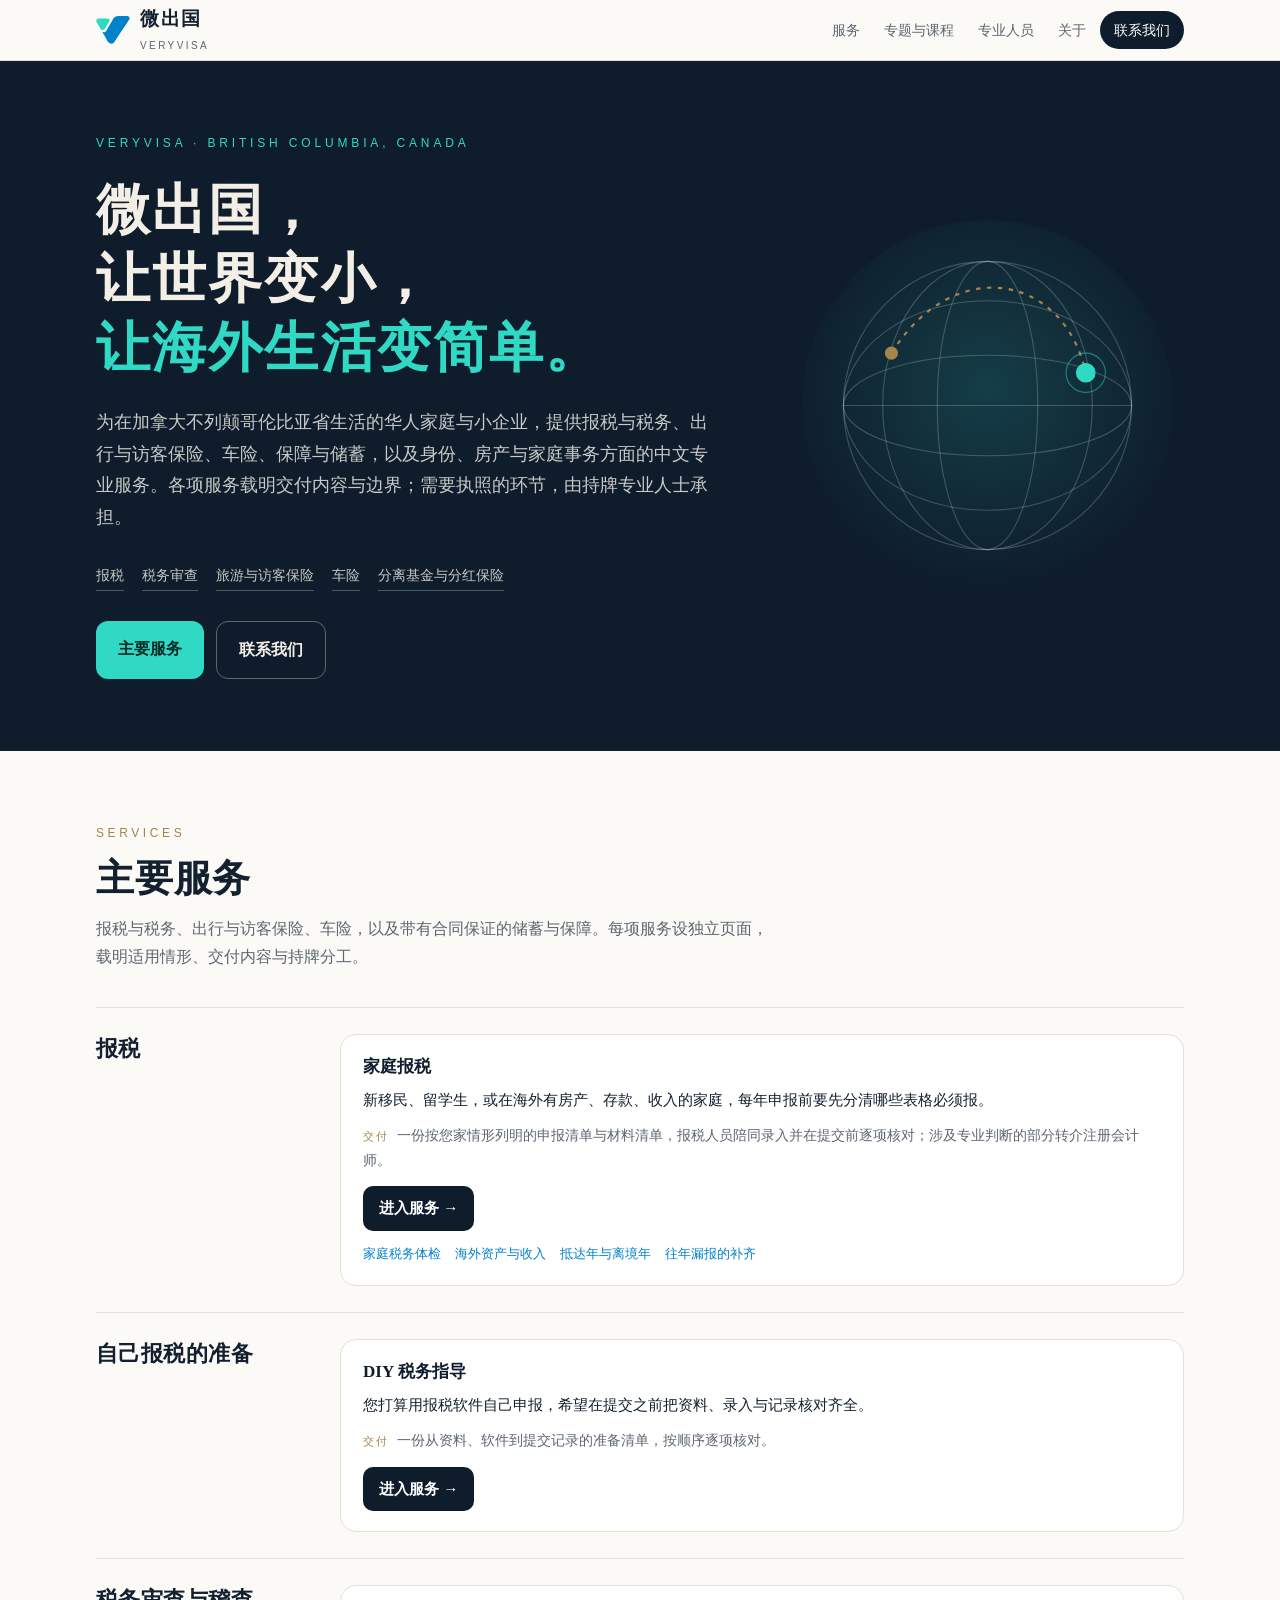
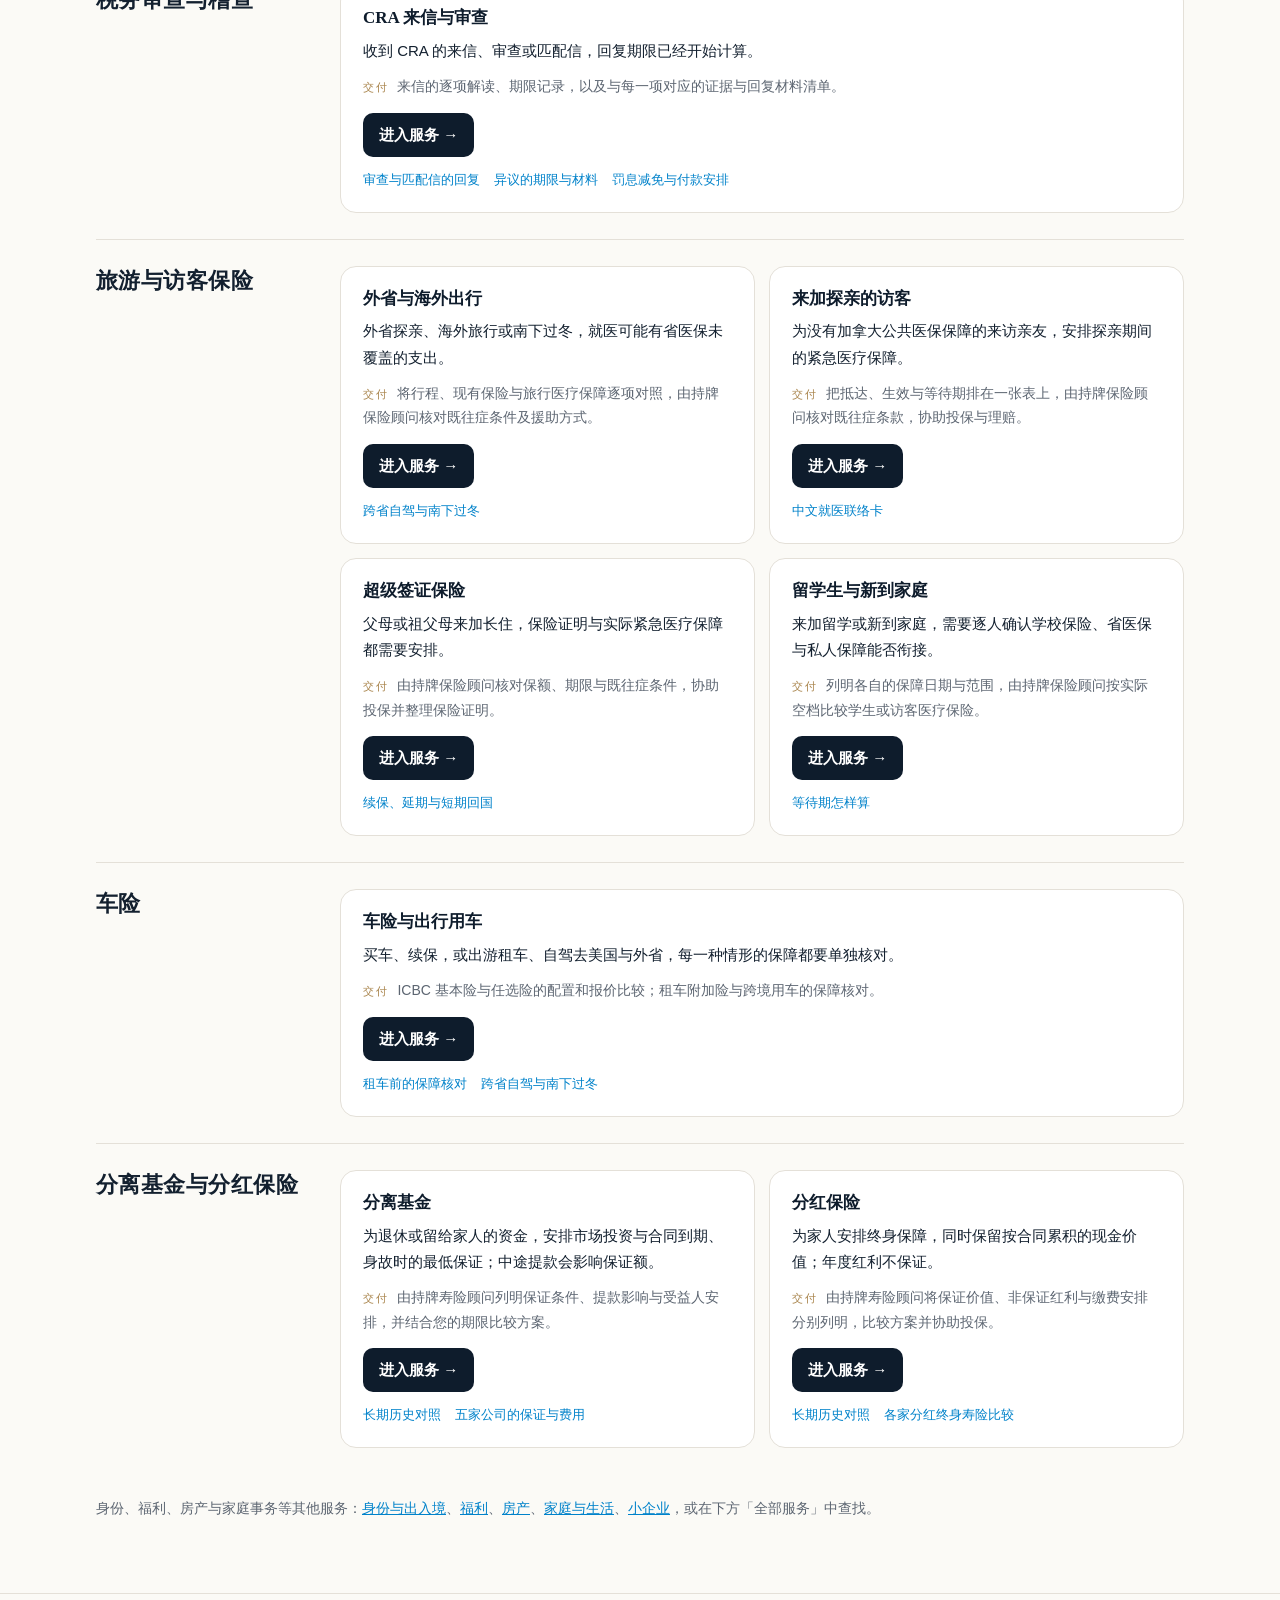
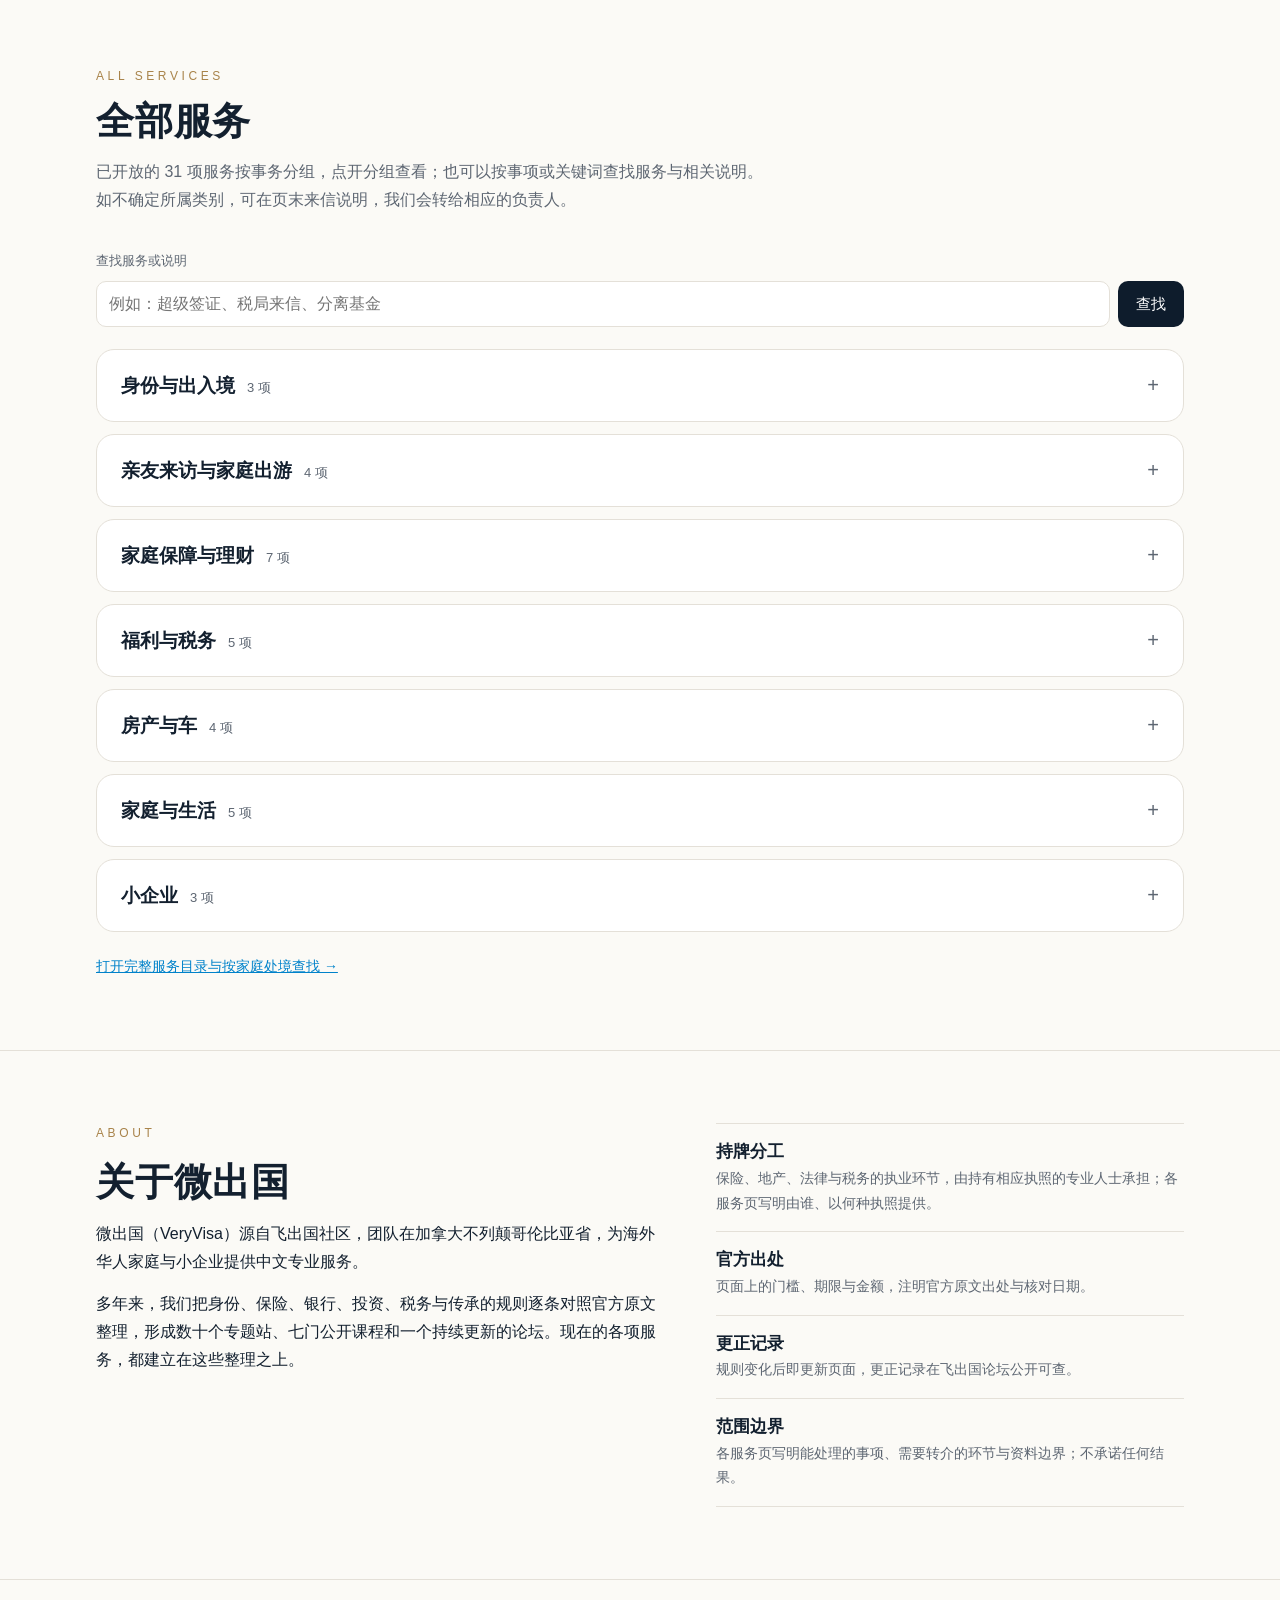
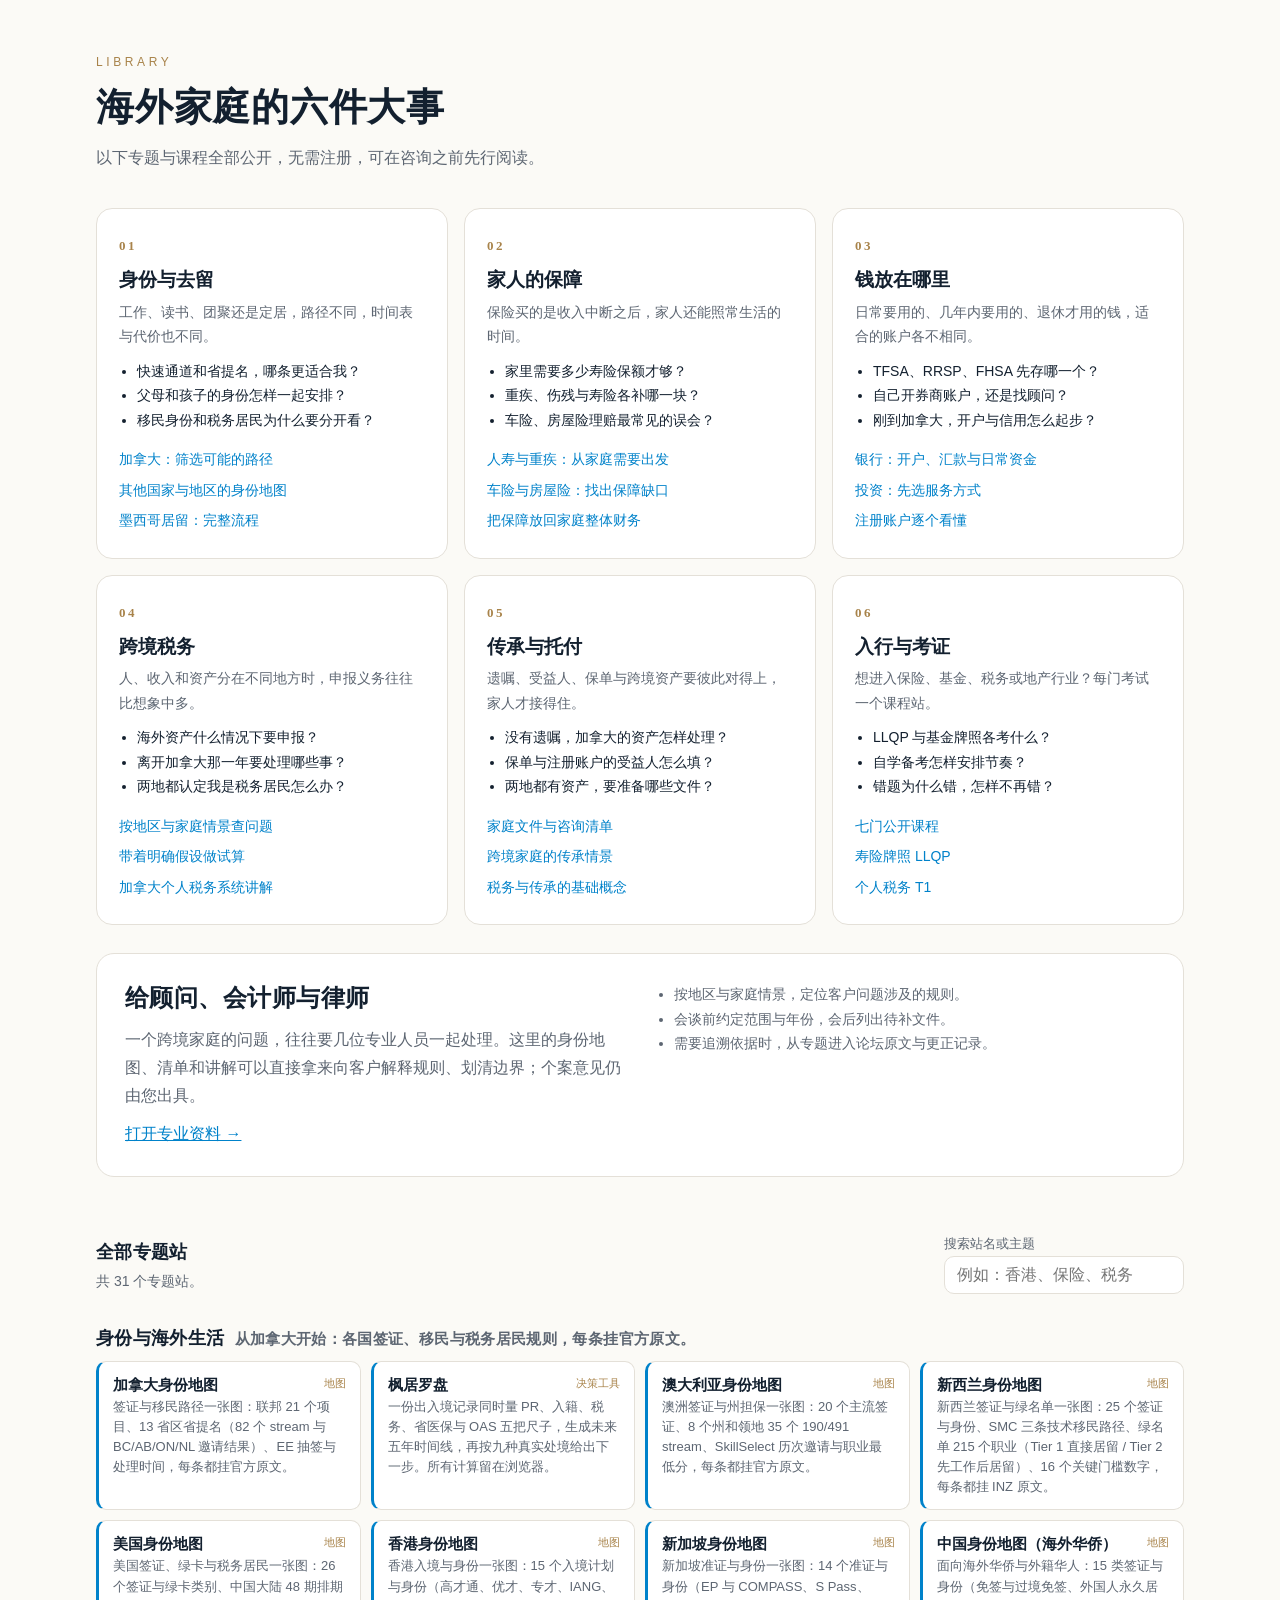
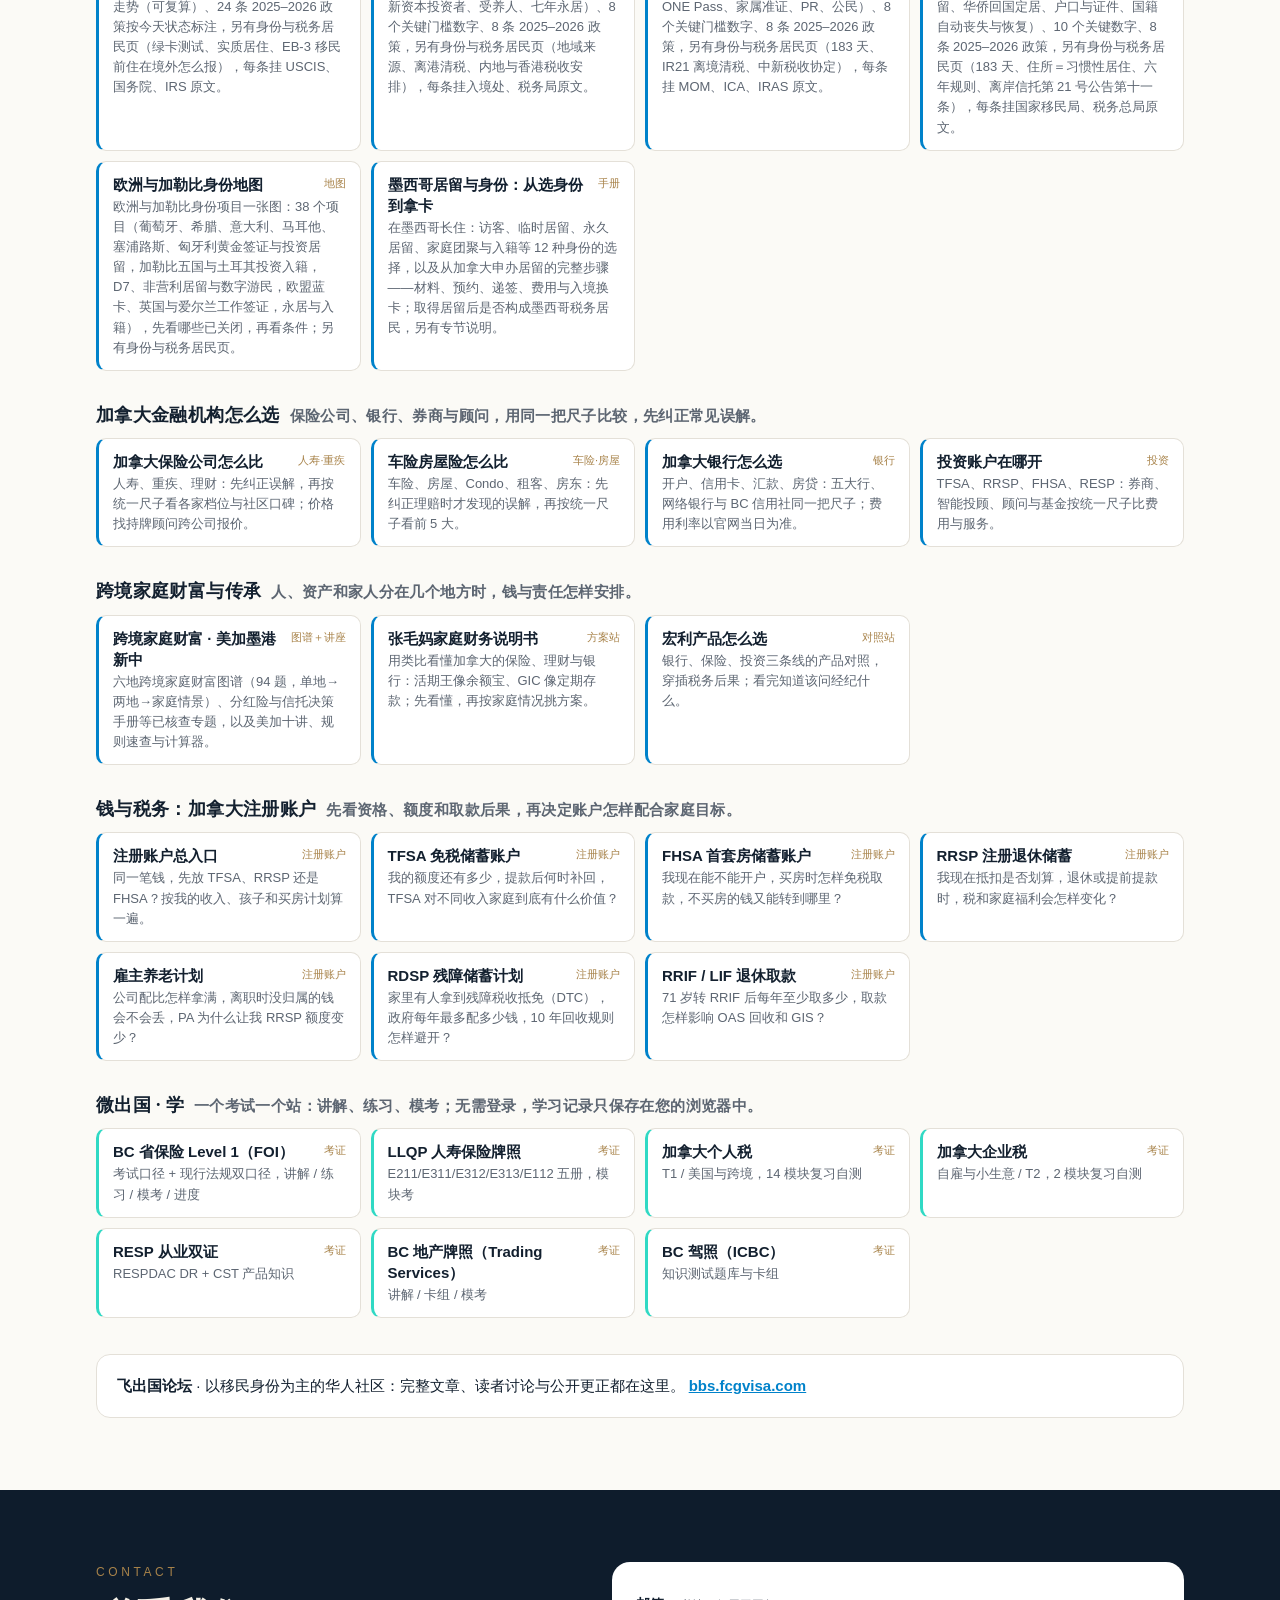
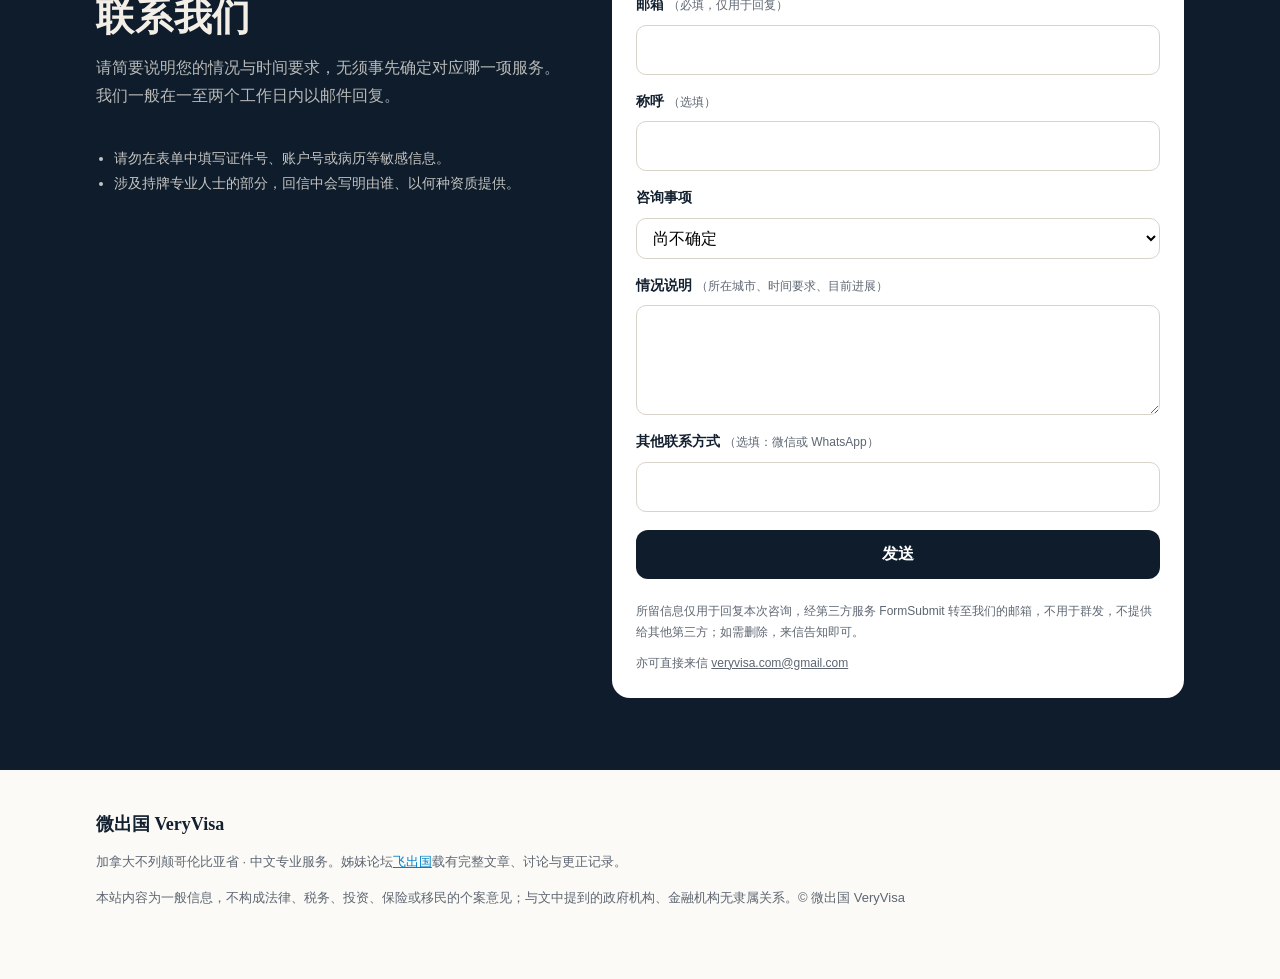
==== commit 6238e467: "Publish gated reader experience update" ====
--- a/index.html
+++ b/index.html
@@ -92,7 +92,7 @@
 <section class="hero"><div class="wrap"><div>
 <p class="eyebrow">VeryVisa · British Columbia, Canada</p>
 <h1>微出国，<br>让世界变小，<br><em>让海外生活变简单。</em></h1>
-<p class="lede">为在加拿大不列颠哥伦比亚省生活的华人家庭与小企业，提供报税与税务、出行与访客保险、车险、保障与储蓄，以及身份、房产与家庭事务方面的中文专业服务。各项服务载明交付内容与收费方式；需要执照的环节，由持牌专业人士承担。</p>
+<p class="lede">为在加拿大不列颠哥伦比亚省生活的华人家庭与小企业，提供报税与税务、出行与访客保险、车险、保障与储蓄，以及身份、房产与家庭事务方面的中文专业服务。各项服务载明交付内容与边界；需要执照的环节，由持牌专业人士承担。</p>
 <nav class="entry" aria-label="主要服务"><a href="#core-tax">报税</a><a href="#core-cra">税务审查</a><a href="#core-travel">旅游与访客保险</a><a href="#core-auto">车险</a><a href="#core-wealth">分离基金与分红保险</a></nav>
 <div class="actions"><a class="btn primary" href="#core">主要服务</a><a class="btn ghost" href="#contact">联系我们</a></div>
 </div><div class="hero-art"><svg viewBox="0 0 360 360" role="img" aria-label="地球与两地之间的连线">
@@ -105,20 +105,20 @@
 
 <section id="core" class="block core"><div class="wrap">
 <p class="kicker">Services</p><h2>主要服务</h2>
-<p class="intro">报税与税务、出行与访客保险、车险，以及带有合同保证的储蓄与保障。每项服务设独立页面，载明适用情形、交付内容、持牌分工与收费方式。</p>
-<section class="core-block" id="core-tax"><h3>报税</h3><div class="core-cards"><article class="core-card"><h4>家庭报税</h4><p class="sit">新移民、留学生，或在海外有房产、存款、收入的家庭，每年申报前要先分清哪些表格必须报。</p><p class="gets"><span>交付</span>一份按您家情形列明的申报清单与材料清单，报税人员陪同录入并在提交前逐项核对；涉及专业判断的部分转介注册会计师。</p><a class="go" href="https://veryvisa.github.io/canada-tax-return-filing/filing/">进入服务 →</a><nav class="more" aria-label="家庭报税相关"><a href="https://veryvisa.github.io/canada-tax-return-filing/">家庭税务体检</a><a href="https://veryvisa.github.io/canada-tax-return-filing/foreign-assets/">海外资产与收入</a><a href="https://veryvisa.github.io/canada-tax-return-filing/arrival-departure/">抵达年与离境年</a><a href="https://veryvisa.github.io/canada-tax-return-filing/past-years/">往年漏报的补齐</a></nav></article></div></section><section class="core-block" id="core-diy"><h3>自己报税的准备</h3><div class="core-cards"><article class="core-card"><h4>DIY 税务指导</h4><p class="sit">您打算用报税软件自己申报，希望在提交之前把资料、录入与记录核对齐全。</p><p class="gets"><span>交付</span>一份从资料、软件到提交记录的准备清单，按顺序逐项核对。</p><a class="go" href="https://veryvisa.github.io/canada-tax-return-filing/diy/">进入服务 →</a></article></div></section><section class="core-block" id="core-cra"><h3>税务审查与稽查</h3><div class="core-cards"><article class="core-card"><h4>CRA 来信与审查</h4><p class="sit">收到 CRA 的来信、审查或匹配信，回复期限已经开始计算。</p><p class="gets"><span>交付</span>来信的逐项解读、期限记录，以及与每一项对应的证据与回复材料清单。</p><a class="go" href="https://veryvisa.github.io/canada-cra-letter-help/">进入服务 →</a><nav class="more" aria-label="CRA 来信与审查相关"><a href="https://veryvisa.github.io/canada-cra-letter-help/review/">审查与匹配信的回复</a><a href="https://veryvisa.github.io/canada-cra-letter-help/objection/">异议的期限与材料</a><a href="https://veryvisa.github.io/canada-cra-letter-help/relief/">罚息减免与付款安排</a></nav></article></div></section><section class="core-block multi" id="core-travel"><h3>旅游与访客保险</h3><div class="core-cards"><article class="core-card"><h4>外省与海外出行</h4><p class="sit">BC 居民去外省或出国旅行、南下过冬，离省时间越长，省医保之外的缺口越大。</p><p class="gets"><span>交付</span>按行程核对省医保资格与旅行医疗保险的期限，比较保额、既往症条款与援助服务。</p><a class="go" href="https://veryvisa.github.io/canada-travel-insurance-super-visa/outbound/">进入服务 →</a><nav class="more" aria-label="外省与海外出行相关"><a href="https://veryvisa.github.io/canada-travel-insurance-super-visa/driving-away/">跨省自驾与南下过冬</a></nav></article><article class="core-card"><h4>来加探亲的访客</h4><p class="sit">父母或亲友从国内来加拿大小住，在这里看病不在省医保之内。</p><p class="gets"><span>交付</span>把抵达、离境与保单生效日排在一张表上，比较等待期、既往症与就医援助。</p><a class="go" href="https://veryvisa.github.io/canada-travel-insurance-super-visa/visitors/">进入服务 →</a><nav class="more" aria-label="来加探亲的访客相关"><a href="https://veryvisa.github.io/canada-travel-insurance-super-visa/care-card/">中文就医联络卡</a></nav></article><article class="core-card"><h4>超级签证保险</h4><p class="sit">父母以超级签证来加长住，申请时须附符合要求的医疗保险。</p><p class="gets"><span>交付</span>多款访客险的条款与保费逐项比较，由持牌保险顾问说明差异并协助投保。</p><a class="go" href="https://veryvisa.github.io/canada-travel-insurance-super-visa/super-visa/">进入服务 →</a><nav class="more" aria-label="超级签证保险相关"><a href="https://veryvisa.github.io/canada-travel-insurance-super-visa/renewal/">续保、延期与短期回国</a></nav></article><article class="core-card"><h4>留学生与新到家庭</h4><p class="sit">留学生与新到 BC 的家庭，在省医保生效之前有一段需要自行安排的医疗保障。</p><p class="gets"><span>交付</span>逐人核对 MSP 生效日，比较等待期的私人保险与学校团体保险，由持牌保险顾问协助投保与退保。</p><a class="go" href="https://veryvisa.github.io/canada-travel-insurance-super-visa/students/">进入服务 →</a><nav class="more" aria-label="留学生与新到家庭相关"><a href="https://veryvisa.github.io/canada-travel-insurance-super-visa/msp-wait/">等待期怎样算</a></nav></article></div></section><section class="core-block" id="core-auto"><h3>车险</h3><div class="core-cards"><article class="core-card"><h4>车险与出行用车</h4><p class="sit">买车、续保，或出游租车、自驾去美国与外省，每一种情形的保障都要单独核对。</p><p class="gets"><span>交付</span>ICBC 基本险与任选险的配置和报价比较；租车附加险与跨境用车的保障核对。</p><a class="go" href="https://veryvisa.github.io/bc-car-buying-auto-insurance/">进入服务 →</a><nav class="more" aria-label="车险与出行用车相关"><a href="https://veryvisa.github.io/canada-travel-insurance-super-visa/rental-car/">租车前的保障核对</a><a href="https://veryvisa.github.io/canada-travel-insurance-super-visa/driving-away/">跨省自驾与南下过冬</a></nav></article></div></section><section class="core-block multi" id="core-wealth"><h3>分离基金与分红保险</h3><div class="core-cards"><article class="core-card"><h4>分离基金</h4><p class="sit">为退休或留给家人的资金，希望在到期或身故时有合同约定的保证。</p><p class="gets"><span>交付</span>合同保证比例、基金选择与费用的逐项说明，由持牌保险顾问结合您的情况比较。</p><a class="go" href="https://veryvisa.github.io/canada-insurance-policy-checkup/segfunds/">进入服务 →</a><nav class="more" aria-label="分离基金相关"><a href="https://veryvisa.github.io/invest-compare-site/history/">长期历史对照</a><a href="https://veryvisa.github.io/invest-compare-site/segfunds/">五家公司的保证与费用</a></nav></article><article class="core-card"><h4>分红保险</h4><p class="sit">希望一份终身保障同时带有长期积累，并把保证部分与红利部分分开看清。</p><p class="gets"><span>交付</span>演示表的保证栏与红利栏分开写清，比较两三家方案，由持牌寿险顾问协助投保。</p><a class="go" href="https://veryvisa.github.io/canada-insurance-policy-checkup/par/">进入服务 →</a><nav class="more" aria-label="分红保险相关"><a href="https://veryvisa.github.io/invest-compare-site/history/">长期历史对照</a><a href="https://veryvisa.github.io/insure-compare-site/par/">各家分红终身寿险比较</a></nav></article></div></section><p class="core-others">身份、福利、房产与家庭事务等其他服务：<a href="/services/#status">身份与出入境</a>、<a href="/services/#benefits-tax">福利</a>、<a href="/services/#property-car">房产</a>、<a href="/services/#family">家庭与生活</a>、<a href="/services/#business">小企业</a>，或在下方「全部服务」中查找。</p></div></section>
+<p class="intro">报税与税务、出行与访客保险、车险，以及带有合同保证的储蓄与保障。每项服务设独立页面，载明适用情形、交付内容与持牌分工。</p>
+<section class="core-block" id="core-tax"><h3>报税</h3><div class="core-cards"><article class="core-card"><h4>家庭报税</h4><p class="sit">新移民、留学生，或在海外有房产、存款、收入的家庭，每年申报前要先分清哪些表格必须报。</p><p class="gets"><span>交付</span>一份按您家情形列明的申报清单与材料清单，报税人员陪同录入并在提交前逐项核对；涉及专业判断的部分转介注册会计师。</p><a class="go" href="https://veryvisa.github.io/canada-tax-return-filing/filing/">进入服务 →</a><nav class="more" aria-label="家庭报税相关"><a href="https://veryvisa.github.io/canada-tax-return-filing/">家庭税务体检</a><a href="https://veryvisa.github.io/canada-tax-return-filing/foreign-assets/">海外资产与收入</a><a href="https://veryvisa.github.io/canada-tax-return-filing/arrival-departure/">抵达年与离境年</a><a href="https://veryvisa.github.io/canada-tax-return-filing/past-years/">往年漏报的补齐</a></nav></article></div></section><section class="core-block" id="core-diy"><h3>自己报税的准备</h3><div class="core-cards"><article class="core-card"><h4>DIY 税务指导</h4><p class="sit">您打算用报税软件自己申报，希望在提交之前把资料、录入与记录核对齐全。</p><p class="gets"><span>交付</span>一份从资料、软件到提交记录的准备清单，按顺序逐项核对。</p><a class="go" href="https://veryvisa.github.io/canada-tax-return-filing/diy/">进入服务 →</a></article></div></section><section class="core-block" id="core-cra"><h3>税务审查与稽查</h3><div class="core-cards"><article class="core-card"><h4>CRA 来信与审查</h4><p class="sit">收到 CRA 的来信、审查或匹配信，回复期限已经开始计算。</p><p class="gets"><span>交付</span>来信的逐项解读、期限记录，以及与每一项对应的证据与回复材料清单。</p><a class="go" href="https://veryvisa.github.io/canada-cra-letter-help/">进入服务 →</a><nav class="more" aria-label="CRA 来信与审查相关"><a href="https://veryvisa.github.io/canada-cra-letter-help/review/">审查与匹配信的回复</a><a href="https://veryvisa.github.io/canada-cra-letter-help/objection/">异议的期限与材料</a><a href="https://veryvisa.github.io/canada-cra-letter-help/relief/">罚息减免与付款安排</a></nav></article></div></section><section class="core-block multi" id="core-travel"><h3>旅游与访客保险</h3><div class="core-cards"><article class="core-card"><h4>外省与海外出行</h4><p class="sit">外省探亲、海外旅行或南下过冬，就医可能有省医保未覆盖的支出。</p><p class="gets"><span>交付</span>将行程、现有保险与旅行医疗保障逐项对照，由持牌保险顾问核对既往症条件及援助方式。</p><a class="go" href="https://veryvisa.github.io/canada-travel-insurance-super-visa/outbound/">进入服务 →</a><nav class="more" aria-label="外省与海外出行相关"><a href="https://veryvisa.github.io/canada-travel-insurance-super-visa/driving-away/">跨省自驾与南下过冬</a></nav></article><article class="core-card"><h4>来加探亲的访客</h4><p class="sit">为没有加拿大公共医保保障的来访亲友，安排探亲期间的紧急医疗保障。</p><p class="gets"><span>交付</span>把抵达、生效与等待期排在一张表上，由持牌保险顾问核对既往症条款，协助投保与理赔。</p><a class="go" href="https://veryvisa.github.io/canada-travel-insurance-super-visa/visitors/">进入服务 →</a><nav class="more" aria-label="来加探亲的访客相关"><a href="https://veryvisa.github.io/canada-travel-insurance-super-visa/care-card/">中文就医联络卡</a></nav></article><article class="core-card"><h4>超级签证保险</h4><p class="sit">父母或祖父母来加长住，保险证明与实际紧急医疗保障都需要安排。</p><p class="gets"><span>交付</span>由持牌保险顾问核对保额、期限与既往症条件，协助投保并整理保险证明。</p><a class="go" href="https://veryvisa.github.io/canada-travel-insurance-super-visa/super-visa/">进入服务 →</a><nav class="more" aria-label="超级签证保险相关"><a href="https://veryvisa.github.io/canada-travel-insurance-super-visa/renewal/">续保、延期与短期回国</a></nav></article><article class="core-card"><h4>留学生与新到家庭</h4><p class="sit">来加留学或新到家庭，需要逐人确认学校保险、省医保与私人保障能否衔接。</p><p class="gets"><span>交付</span>列明各自的保障日期与范围，由持牌保险顾问按实际空档比较学生或访客医疗保险。</p><a class="go" href="https://veryvisa.github.io/canada-travel-insurance-super-visa/students/">进入服务 →</a><nav class="more" aria-label="留学生与新到家庭相关"><a href="https://veryvisa.github.io/canada-travel-insurance-super-visa/msp-wait/">等待期怎样算</a></nav></article></div></section><section class="core-block" id="core-auto"><h3>车险</h3><div class="core-cards"><article class="core-card"><h4>车险与出行用车</h4><p class="sit">买车、续保，或出游租车、自驾去美国与外省，每一种情形的保障都要单独核对。</p><p class="gets"><span>交付</span>ICBC 基本险与任选险的配置和报价比较；租车附加险与跨境用车的保障核对。</p><a class="go" href="https://veryvisa.github.io/bc-car-buying-auto-insurance/">进入服务 →</a><nav class="more" aria-label="车险与出行用车相关"><a href="https://veryvisa.github.io/canada-travel-insurance-super-visa/rental-car/">租车前的保障核对</a><a href="https://veryvisa.github.io/canada-travel-insurance-super-visa/driving-away/">跨省自驾与南下过冬</a></nav></article></div></section><section class="core-block multi" id="core-wealth"><h3>分离基金与分红保险</h3><div class="core-cards"><article class="core-card"><h4>分离基金</h4><p class="sit">为退休或留给家人的资金，安排市场投资与合同到期、身故时的最低保证；中途提款会影响保证额。</p><p class="gets"><span>交付</span>由持牌寿险顾问列明保证条件、提款影响与受益人安排，并结合您的期限比较方案。</p><a class="go" href="https://veryvisa.github.io/canada-insurance-policy-checkup/segfunds/">进入服务 →</a><nav class="more" aria-label="分离基金相关"><a href="https://veryvisa.github.io/invest-compare-site/history/">长期历史对照</a><a href="https://veryvisa.github.io/invest-compare-site/segfunds/">五家公司的保证与费用</a></nav></article><article class="core-card"><h4>分红保险</h4><p class="sit">为家人安排终身保障，同时保留按合同累积的现金价值；年度红利不保证。</p><p class="gets"><span>交付</span>由持牌寿险顾问将保证价值、非保证红利与缴费安排分别列明，比较方案并协助投保。</p><a class="go" href="https://veryvisa.github.io/canada-insurance-policy-checkup/par/">进入服务 →</a><nav class="more" aria-label="分红保险相关"><a href="https://veryvisa.github.io/invest-compare-site/history/">长期历史对照</a><a href="https://veryvisa.github.io/insure-compare-site/par/">各家分红终身寿险比较</a></nav></article></div></section><p class="core-others">身份、福利、房产与家庭事务等其他服务：<a href="/services/#status">身份与出入境</a>、<a href="/services/#benefits-tax">福利</a>、<a href="/services/#property-car">房产</a>、<a href="/services/#family">家庭与生活</a>、<a href="/services/#business">小企业</a>，或在下方「全部服务」中查找。</p></div></section>
 
 <section id="services" class="block lib"><div class="wrap">
 <p class="kicker">All services</p><h2>全部服务</h2>
 <p class="intro">已开放的 31 项服务按事务分组，点开分组查看；也可以按事项或关键词查找服务与相关说明。如不确定所属类别，可在页末来信说明，我们会转给相应的负责人。</p>
 <form class="svc-search" action="/services/" method="get" role="search"><label for="home-q">查找服务或说明</label><input id="home-q" type="search" name="q" maxlength="100" placeholder="例如：超级签证、税局来信、分离基金"><button type="submit">查找</button></form>
-<div class="groups"><details class="group" id="svc-status"><summary><h3>身份与出入境</h3><small>3 项</small></summary><ul class="svc"><li><a href="https://veryvisa.github.io/canada-visa-status-planning/"><b>签证与身份时间线</b><span>按到期日整理身份时间线与材料清单；申请事项可联系服务团队安排顾问。</span><em>查看服务 →</em></a></li><li><a href="https://veryvisa.github.io/canada-visa-status-planning/#verify"><b>现有顾问的注册核对</b><span>按公开登记册核对顾问的注册状态与合同要点。</span><em>查看服务 →</em></a></li><li><a href="https://veryvisa.github.io/canada-newcomer-first-90-days/"><b>落地前 90 天清单</b><span>按身份与到达日期排定的一页清单，标明有期限的手续。</span><em>查看服务 →</em></a></li></ul></details><details class="group" id="svc-travel"><summary><h3>亲友来访与家庭出游</h3><small>4 项</small></summary><ul class="svc"><li><a href="https://veryvisa.github.io/canada-travel-insurance-super-visa/super-visa/"><b>父母长住：超级签证保险</b><span>按年龄与健康状况对照条款，协助投保，出险时协助理赔。</span><em>查看服务 →</em></a></li><li><a href="https://veryvisa.github.io/canada-travel-insurance-super-visa/visitors/"><b>短期探亲的访客医疗</b><span>按停留天数选访客医疗，出发前投保。</span><em>查看服务 →</em></a></li><li><a href="https://veryvisa.github.io/canada-travel-insurance-super-visa/students/"><b>留学生与新到家庭的医疗保险</b><span>逐人核对 MSP 生效日，安排等待期的私人保险，生效后协助退保。</span><em>查看服务 →</em></a></li><li><a href="https://veryvisa.github.io/canada-travel-insurance-super-visa/outbound/"><b>出境旅行与南下过冬</b><span>出境天数、既往症与省外医保的衔接，出发前对照。</span><em>查看服务 →</em></a></li></ul></details><details class="group" id="svc-finance"><summary><h3>家庭保障与理财</h3><small>7 项</small></summary><ul class="svc"><li><a href="https://veryvisa.github.io/canada-insurance-policy-checkup/"><b>已持保单的条款解读</b><span>条款整理为一页中文，续保、转换与退保的数字并列。</span><em>查看服务 →</em></a></li><li><a href="https://veryvisa.github.io/canada-registered-accounts/"><b>注册账户的规划、体检与开户</b><span>账户安排书与体检清单；开户经保险公司平台，由持牌寿险顾问办理。</span><em>查看服务 →</em></a></li><li><a href="https://veryvisa.github.io/canada-insurance-policy-checkup/segfunds/"><b>分离基金的保证、费用与投保</b><span>持牌寿险顾问说明合同保证与系列费用，比较之后协助投保。</span><em>查看服务 →</em></a></li><li><a href="https://veryvisa.github.io/canada-insurance-policy-checkup/par/"><b>分红保险的方案比较与投保</b><span>拆开演示表的保证栏与红利栏，比较两三家方案后由持牌寿险顾问协助投保。</span><em>查看服务 →</em></a></li><li><a href="https://veryvisa.github.io/canada-personal-business-financial-consulting/"><b>落地财务路线图</b><span>一次约 30 分钟的沟通，拟就先后次序与各步对应的专业人士。</span><em>查看服务 →</em></a></li><li><a href="https://veryvisa.github.io/canada-us-cross-border-tax-insurance/"><b>加美双边的税务与保险情形整理</b><span>两国可能涉及的表格与日期整理为一页，申报由合作的注册税务人员承接。</span><em>查看服务 →</em></a></li><li><a href="https://veryvisa.github.io/manulife-advantage-account/"><b>宏利银行优利账户</b><span>账户功能、费用与适用情形的公开说明。</span><em>查看服务 →</em></a></li></ul></details><details class="group" id="svc-benefits-tax"><summary><h3>福利与税务</h3><small>5 项</small></summary><ul class="svc"><li><a href="https://veryvisa.github.io/canada-benefits-eligibility-checker/"><b>家庭福利清单整理</b><span>已领、可查、缺证、不适用四栏，每项附官方入口。</span><em>查看服务 →</em></a></li><li><a href="https://veryvisa.github.io/canada-tax-return-filing/filing/"><b>个人与家庭报税的准备与陪同</b><span>按 CRA 原文列明申报清单，整理材料，陪同录入并在提交前逐项核对。</span><em>查看服务 →</em></a></li><li><a href="https://veryvisa.github.io/canada-tax-return-filing/"><b>家庭税务体检</b><span>把您家这一年的情况过一遍，列出值得留意的地方。</span><em>查看服务 →</em></a></li><li><a href="https://veryvisa.github.io/canada-registered-accounts/cra-letter/"><b>注册账户超额的核对与说明信</b><span>算清额度；已经超了的，准备向 CRA 说明情况的信。</span><em>查看服务 →</em></a></li><li><a href="https://veryvisa.github.io/canada-tax-return-filing/diy/"><b>自己报税的准备与陪同录入</b><span>您自己报，材料与录入由报税人员陪同。</span><em>查看服务 →</em></a></li></ul></details><details class="group" id="svc-property-car"><summary><h3>房产与车</h3><small>4 项</small></summary><ul class="svc"><li><a href="https://veryvisa.github.io/bc-home-buyer-risk-review/"><b>出价前的房屋文件审阅</b><span>按房屋类型逐份审阅，中文列明风险与出处，拟好英文追问信。</span><em>查看服务 →</em></a></li><li><a href="https://veryvisa.github.io/bc-pre-listing-home-fix/"><b>挂牌前的文件与记录审阅</b><span>应先修、应披露与无须处理三栏，并备好披露声明的事实底账。</span><em>查看服务 →</em></a></li><li><a href="https://veryvisa.github.io/bc-home-buyer-risk-review/#insurance"><b>购房、挂牌与空置期的房屋保险</b><span>交房前后、挂牌与空置期间的保险，由持牌保险顾问安排。</span><em>查看服务 →</em></a></li><li><a href="https://veryvisa.github.io/bc-car-buying-auto-insurance/"><b>购车成本核算与车险配置</b><span>购车总成本表、车史与卖家核对清单，以及车险的配置比较。</span><em>查看服务 →</em></a></li></ul></details><details class="group" id="svc-family"><summary><h3>家庭与生活</h3><small>5 项</small></summary><ul class="svc"><li><a href="https://veryvisa.github.io/bc-seniors-care-navigation/"><b>长辈照护的申请导航</b><span>居家支持、辅助生活与长期照护的申请步骤与费用口径。</span><em>查看服务 →</em></a></li><li><a href="https://veryvisa.github.io/bc-estate-planning-executor-support/"><b>遗产梳理与执行人协助</b><span>资产地图、机构清册与报税节点表，协助执行人完成行政流程。</span><em>查看服务 →</em></a></li><li><a href="https://veryvisa.github.io/canada-legal-support-navigation/"><b>法律程序的中文导航</b><span>对应到正确的机构、第一步与期限。</span><em>查看服务 →</em></a></li><li><a href="https://veryvisa.github.io/canada-scam-check-chinese-seniors/"><b>可疑电话与短信的核实</b><span>说明可疑内容属于哪一类、下一步该联系谁。</span><em>查看服务 →</em></a></li><li><a href="https://veryvisa.github.io/chinese-family-history-writing/"><b>家史写作</b><span>作家亲自访谈、执笔，写一部可读的家史。</span><em>查看服务 →</em></a></li></ul></details><details class="group" id="svc-business"><summary><h3>小企业</h3><small>3 项</small></summary><ul class="svc"><li><a href="https://veryvisa.github.io/bc-chinese-business-directory-promotion/"><b>商家收录与核实</b><span>收录、逐项核实，并附一页线上形象检查。</span><em>查看服务 →</em></a></li><li><a href="https://veryvisa.github.io/bc-chinese-business-directory-promotion/#reviews"><b>评价解读与不实传言的澄清</b><span>解读中文评价、拟写回复，按件澄清不实传言。</span><em>查看服务 →</em></a></li><li><a href="https://veryvisa.github.io/chinese-small-business-website-care/"><b>小企业网站的建设与维护</b><span>中英双语、手机优先的网站，域名与账号登记在您名下。</span><em>查看服务 →</em></a></li></ul></details></div><p class="core-others"><a href="/services/">打开完整服务目录与按家庭处境查找 →</a></p></div></section>
+<div class="groups"><details class="group" id="svc-status"><summary><h3>身份与出入境</h3><small>3 项</small></summary><ul class="svc"><li><a href="https://veryvisa.github.io/canada-visa-status-planning/"><b>签证与身份时间线</b><span>按到期日整理身份时间线与材料清单；申请事项可联系服务团队安排顾问。</span><em>查看服务 →</em></a></li><li><a href="https://veryvisa.github.io/canada-visa-status-planning/#verify"><b>现有顾问的注册核对</b><span>按公开登记册核对顾问的注册状态与合同要点。</span><em>查看服务 →</em></a></li><li><a href="https://veryvisa.github.io/canada-newcomer-first-90-days/"><b>落地前 90 天清单</b><span>按身份与到达日期排定的一页清单，标明有期限的手续。</span><em>查看服务 →</em></a></li></ul></details><details class="group" id="svc-travel"><summary><h3>亲友来访与家庭出游</h3><small>4 项</small></summary><ul class="svc"><li><a href="https://veryvisa.github.io/canada-travel-insurance-super-visa/super-visa/"><b>父母长住：超级签证保险</b><span>为父母长住安排紧急医疗保障，核对保额、期限与保险证明，协助投保及理赔。</span><em>查看服务 →</em></a></li><li><a href="https://veryvisa.github.io/canada-travel-insurance-super-visa/visitors/"><b>短期探亲的访客医疗</b><span>为来访期间的紧急就医安排保障，核对生效日、等待期与既往症条件。</span><em>查看服务 →</em></a></li><li><a href="https://veryvisa.github.io/canada-travel-insurance-super-visa/students/"><b>留学生与新到家庭的医疗保险</b><span>逐人核对学校计划、省医保与私人保险，按实际保障空档协助投保。</span><em>查看服务 →</em></a></li><li><a href="https://veryvisa.github.io/canada-travel-insurance-super-visa/outbound/"><b>出境旅行与南下过冬</b><span>为外省与海外就医核对省医保之外的保障，按行程比较条款与援助方式。</span><em>查看服务 →</em></a></li></ul></details><details class="group" id="svc-finance"><summary><h3>家庭保障与理财</h3><small>7 项</small></summary><ul class="svc"><li><a href="https://veryvisa.github.io/canada-insurance-policy-checkup/"><b>已持保单的条款解读</b><span>条款整理为一页中文，续保、转换与退保的数字并列。</span><em>查看服务 →</em></a></li><li><a href="https://veryvisa.github.io/canada-registered-accounts/"><b>注册账户的规划、体检与开户</b><span>账户安排书与体检清单；开户经保险公司平台，由持牌寿险顾问办理。</span><em>查看服务 →</em></a></li><li><a href="https://veryvisa.github.io/canada-insurance-policy-checkup/segfunds/"><b>分离基金的保证、费用与投保</b><span>为退休与传承资金说明合同保证、提款影响与受益人安排，由持牌寿险顾问协助比较及投保。</span><em>查看服务 →</em></a></li><li><a href="https://veryvisa.github.io/canada-insurance-policy-checkup/par/"><b>分红保险的方案比较与投保</b><span>终身保障与现金价值分别安排，保证部分与非保证红利分开比较，由持牌寿险顾问协助投保。</span><em>查看服务 →</em></a></li><li><a href="https://veryvisa.github.io/canada-personal-business-financial-consulting/"><b>落地财务路线图</b><span>一次约 30 分钟的沟通，拟就先后次序与各步对应的专业人士。</span><em>查看服务 →</em></a></li><li><a href="https://veryvisa.github.io/canada-us-cross-border-tax-insurance/"><b>加美双边的税务与保险情形整理</b><span>两国可能涉及的表格与日期整理为一页，申报由合作的注册税务人员承接。</span><em>查看服务 →</em></a></li><li><a href="https://veryvisa.github.io/manulife-advantage-account/"><b>宏利银行优利账户</b><span>账户功能、费用与适用情形的公开说明。</span><em>查看服务 →</em></a></li></ul></details><details class="group" id="svc-benefits-tax"><summary><h3>福利与税务</h3><small>5 项</small></summary><ul class="svc"><li><a href="https://veryvisa.github.io/canada-benefits-eligibility-checker/"><b>家庭福利清单整理</b><span>已领、可查、缺证、不适用四栏，每项附官方入口。</span><em>查看服务 →</em></a></li><li><a href="https://veryvisa.github.io/canada-tax-return-filing/filing/"><b>个人与家庭报税的准备与陪同</b><span>按 CRA 原文列明申报清单，整理材料，陪同录入并在提交前逐项核对。</span><em>查看服务 →</em></a></li><li><a href="https://veryvisa.github.io/canada-tax-return-filing/"><b>家庭税务体检</b><span>把您家这一年的情况过一遍，列出值得留意的地方。</span><em>查看服务 →</em></a></li><li><a href="https://veryvisa.github.io/canada-registered-accounts/cra-letter/"><b>注册账户超额的核对与说明信</b><span>算清额度；已经超了的，准备向 CRA 说明情况的信。</span><em>查看服务 →</em></a></li><li><a href="https://veryvisa.github.io/canada-tax-return-filing/diy/"><b>自己报税的准备与陪同录入</b><span>您自己报，材料与录入由报税人员陪同。</span><em>查看服务 →</em></a></li></ul></details><details class="group" id="svc-property-car"><summary><h3>房产与车</h3><small>4 项</small></summary><ul class="svc"><li><a href="https://veryvisa.github.io/bc-home-buyer-risk-review/"><b>出价前的房屋文件审阅</b><span>按房屋类型逐份审阅，中文列明风险与出处，拟好英文追问信。</span><em>查看服务 →</em></a></li><li><a href="https://veryvisa.github.io/bc-pre-listing-home-fix/"><b>挂牌前的文件与记录审阅</b><span>应先修、应披露与无须处理三栏，并备好披露声明的事实底账。</span><em>查看服务 →</em></a></li><li><a href="https://veryvisa.github.io/bc-home-buyer-risk-review/#insurance"><b>购房、挂牌与空置期的房屋保险</b><span>交房前后、挂牌与空置期间的保险，由持牌保险顾问安排。</span><em>查看服务 →</em></a></li><li><a href="https://veryvisa.github.io/bc-car-buying-auto-insurance/"><b>购车成本核算与车险配置</b><span>购车总成本表、车史与卖家核对清单，以及车险的配置比较。</span><em>查看服务 →</em></a></li></ul></details><details class="group" id="svc-family"><summary><h3>家庭与生活</h3><small>5 项</small></summary><ul class="svc"><li><a href="https://veryvisa.github.io/bc-seniors-care-navigation/"><b>长辈照护的申请导航</b><span>居家支持、辅助生活与长期照护的申请步骤与费用口径。</span><em>查看服务 →</em></a></li><li><a href="https://veryvisa.github.io/bc-estate-planning-executor-support/"><b>遗产梳理与执行人协助</b><span>资产地图、机构清册与报税节点表，协助执行人完成行政流程。</span><em>查看服务 →</em></a></li><li><a href="https://veryvisa.github.io/canada-legal-support-navigation/"><b>法律程序的中文导航</b><span>对应到正确的机构、第一步与期限。</span><em>查看服务 →</em></a></li><li><a href="https://veryvisa.github.io/canada-scam-check-chinese-seniors/"><b>可疑电话与短信的核实</b><span>说明可疑内容属于哪一类、下一步该联系谁。</span><em>查看服务 →</em></a></li><li><a href="https://veryvisa.github.io/chinese-family-history-writing/"><b>家史写作</b><span>作家亲自访谈、执笔，写一部可读的家史。</span><em>查看服务 →</em></a></li></ul></details><details class="group" id="svc-business"><summary><h3>小企业</h3><small>3 项</small></summary><ul class="svc"><li><a href="https://veryvisa.github.io/bc-chinese-business-directory-promotion/"><b>商家收录与核实</b><span>收录、逐项核实，并附一页线上形象检查。</span><em>查看服务 →</em></a></li><li><a href="https://veryvisa.github.io/bc-chinese-business-directory-promotion/#reviews"><b>评价解读与不实传言的澄清</b><span>解读中文评价、拟写回复，按件澄清不实传言。</span><em>查看服务 →</em></a></li><li><a href="https://veryvisa.github.io/chinese-small-business-website-care/"><b>小企业网站的建设与维护</b><span>中英双语、手机优先的网站，域名与账号登记在您名下。</span><em>查看服务 →</em></a></li></ul></details></div><p class="core-others"><a href="/services/">打开完整服务目录与按家庭处境查找 →</a></p></div></section>
 
 <section id="about" class="block lib"><div class="wrap about"><div>
 <p class="kicker">About</p><h2>关于微出国</h2>
 <p>微出国（VeryVisa）源自飞出国社区，团队在加拿大不列颠哥伦比亚省，为海外华人家庭与小企业提供中文专业服务。</p>
 <p>多年来，我们把身份、保险、银行、投资、税务与传承的规则逐条对照官方原文整理，形成数十个专题站、七门公开课程和一个持续更新的论坛。现在的各项服务，都建立在这些整理之上。</p></div>
-<ul class="pledges"><li><b>持牌分工</b>保险、地产、法律与税务的执业环节，由持有相应执照的专业人士承担；各服务页写明由谁、以何种执照提供。</li><li><b>官方出处</b>页面上的门槛、期限与金额，注明官方原文出处与核对日期。</li><li><b>更正记录</b>规则变化后即更新页面，更正记录在飞出国论坛公开可查。</li><li><b>利益说明</b>涉及佣金或转介的服务，在相应页面写明报酬来源；不承诺任何结果。</li></ul></div></section>
+<ul class="pledges"><li><b>持牌分工</b>保险、地产、法律与税务的执业环节，由持有相应执照的专业人士承担；各服务页写明由谁、以何种执照提供。</li><li><b>官方出处</b>页面上的门槛、期限与金额，注明官方原文出处与核对日期。</li><li><b>更正记录</b>规则变化后即更新页面，更正记录在飞出国论坛公开可查。</li><li><b>范围边界</b>各服务页写明能处理的事项、需要转介的环节与资料边界；不承诺任何结果。</li></ul></div></section>
 
 <section id="start" class="block lib"><div class="wrap">
 <p class="kicker">Library</p><h2>海外家庭的六件大事</h2><p class="intro">以下专题与课程全部公开，无需注册，可在咨询之前先行阅读。</p>
@@ -139,7 +139,7 @@
 <section id="contact" class="block contact"><div class="wrap"><div>
 <p class="kicker">Contact</p><h2>联系我们</h2>
 <p class="intro">请简要说明您的情况与时间要求，无须事先确定对应哪一项服务。我们一般在一至两个工作日内以邮件回复。</p>
-<ul><li>首次沟通不收费，也不附带任何购买要求。</li><li>请勿在表单中填写证件号、账户号或病历等敏感信息。</li><li>涉及持牌专业人士的部分，回信中会写明由谁、以何种资质提供。</li></ul></div>
+<ul><li>请勿在表单中填写证件号、账户号或病历等敏感信息。</li><li>涉及持牌专业人士的部分，回信中会写明由谁、以何种资质提供。</li></ul></div>
 <form class="form" data-vv-form action="https://formsubmit.co/ajax/veryvisa.com@gmail.com" method="POST" data-mailto="mailto:veryvisa.com@gmail.com?subject=%5B%E5%BE%AE%E5%87%BA%E5%9B%BD%C2%B7%E9%A6%96%E9%A1%B5%5D%20%E5%92%A8%E8%AF%A2">
 <input type="hidden" name="_subject" value="[微出国·首页] 新咨询"><input type="hidden" name="_template" value="table"><input type="hidden" name="_captcha" value="false">
 <input type="hidden" name="site" value="veryvisa-home"><input type="hidden" name="page" value=""><input type="hidden" name="referrer" value=""><input type="hidden" name="utm_source" value=""><input type="hidden" name="utm_medium" value=""><input type="hidden" name="utm_campaign" value=""><input type="hidden" name="submitted_at" value="">
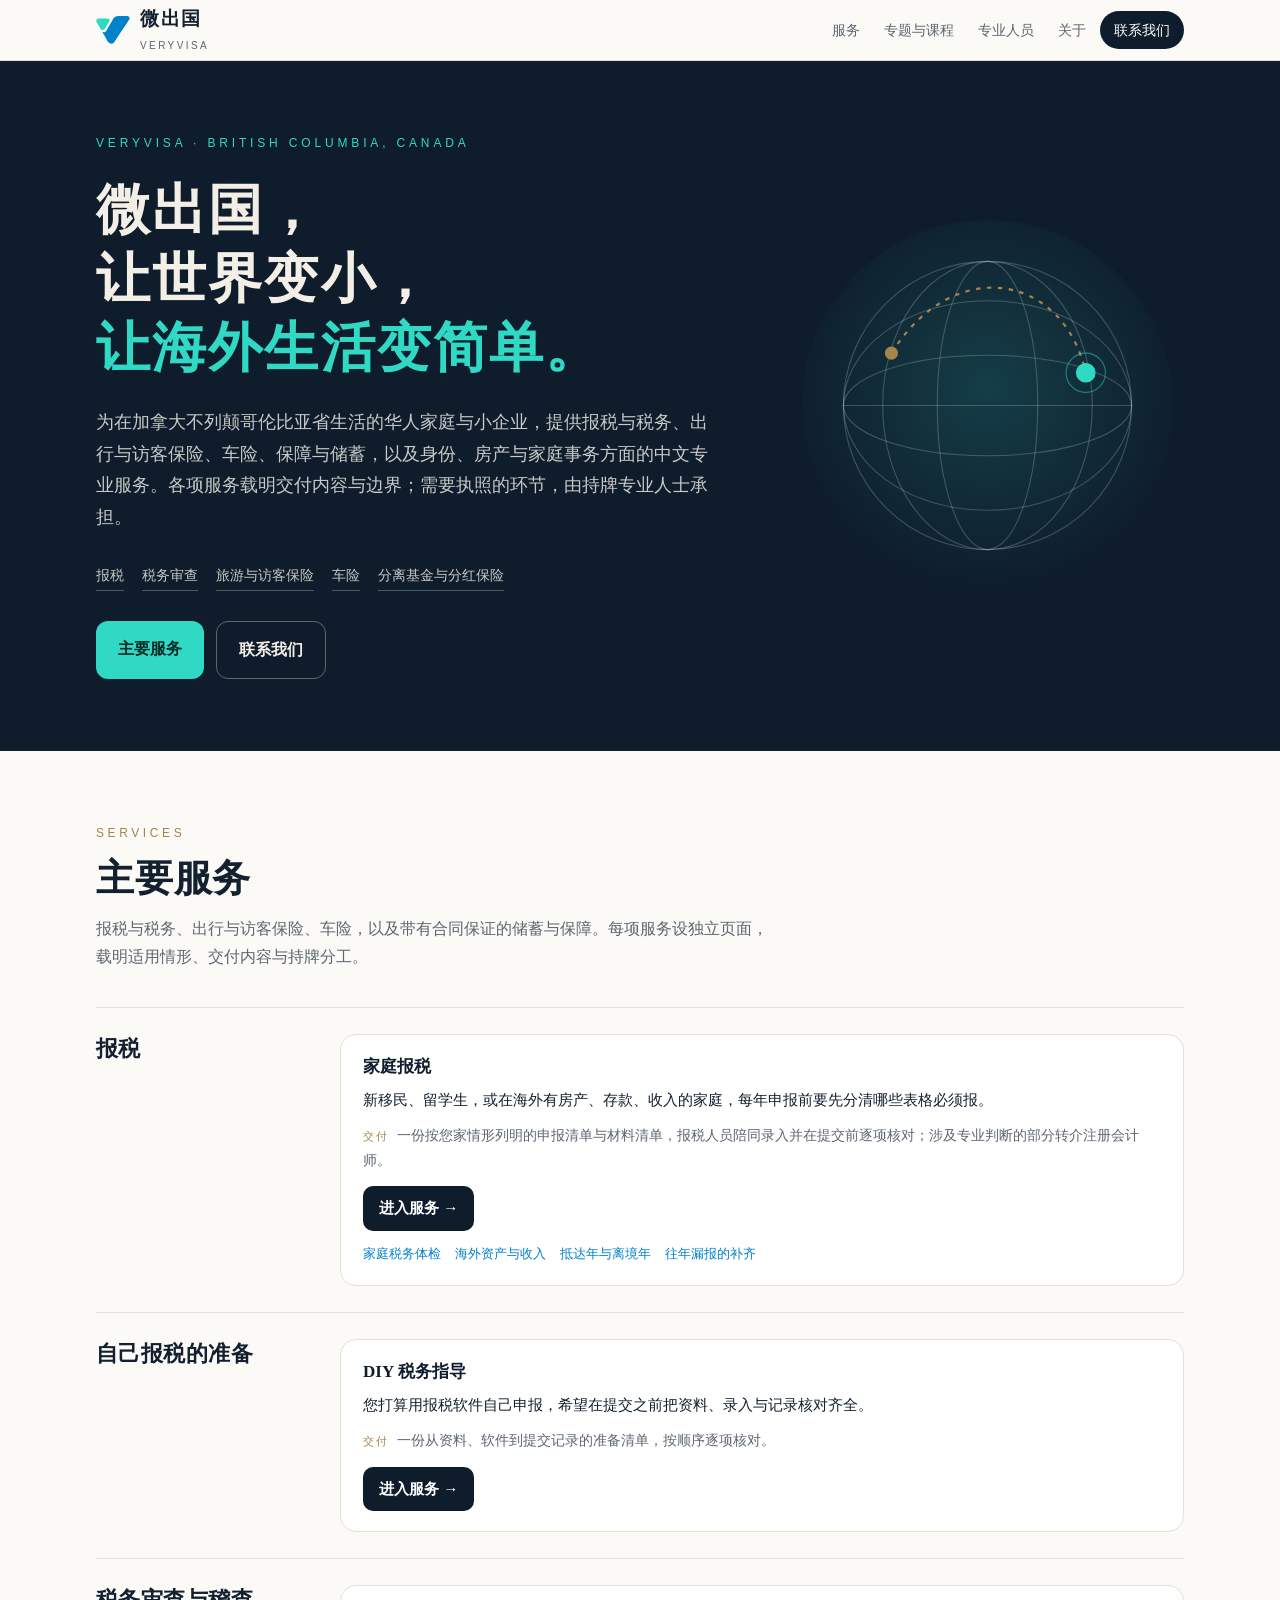
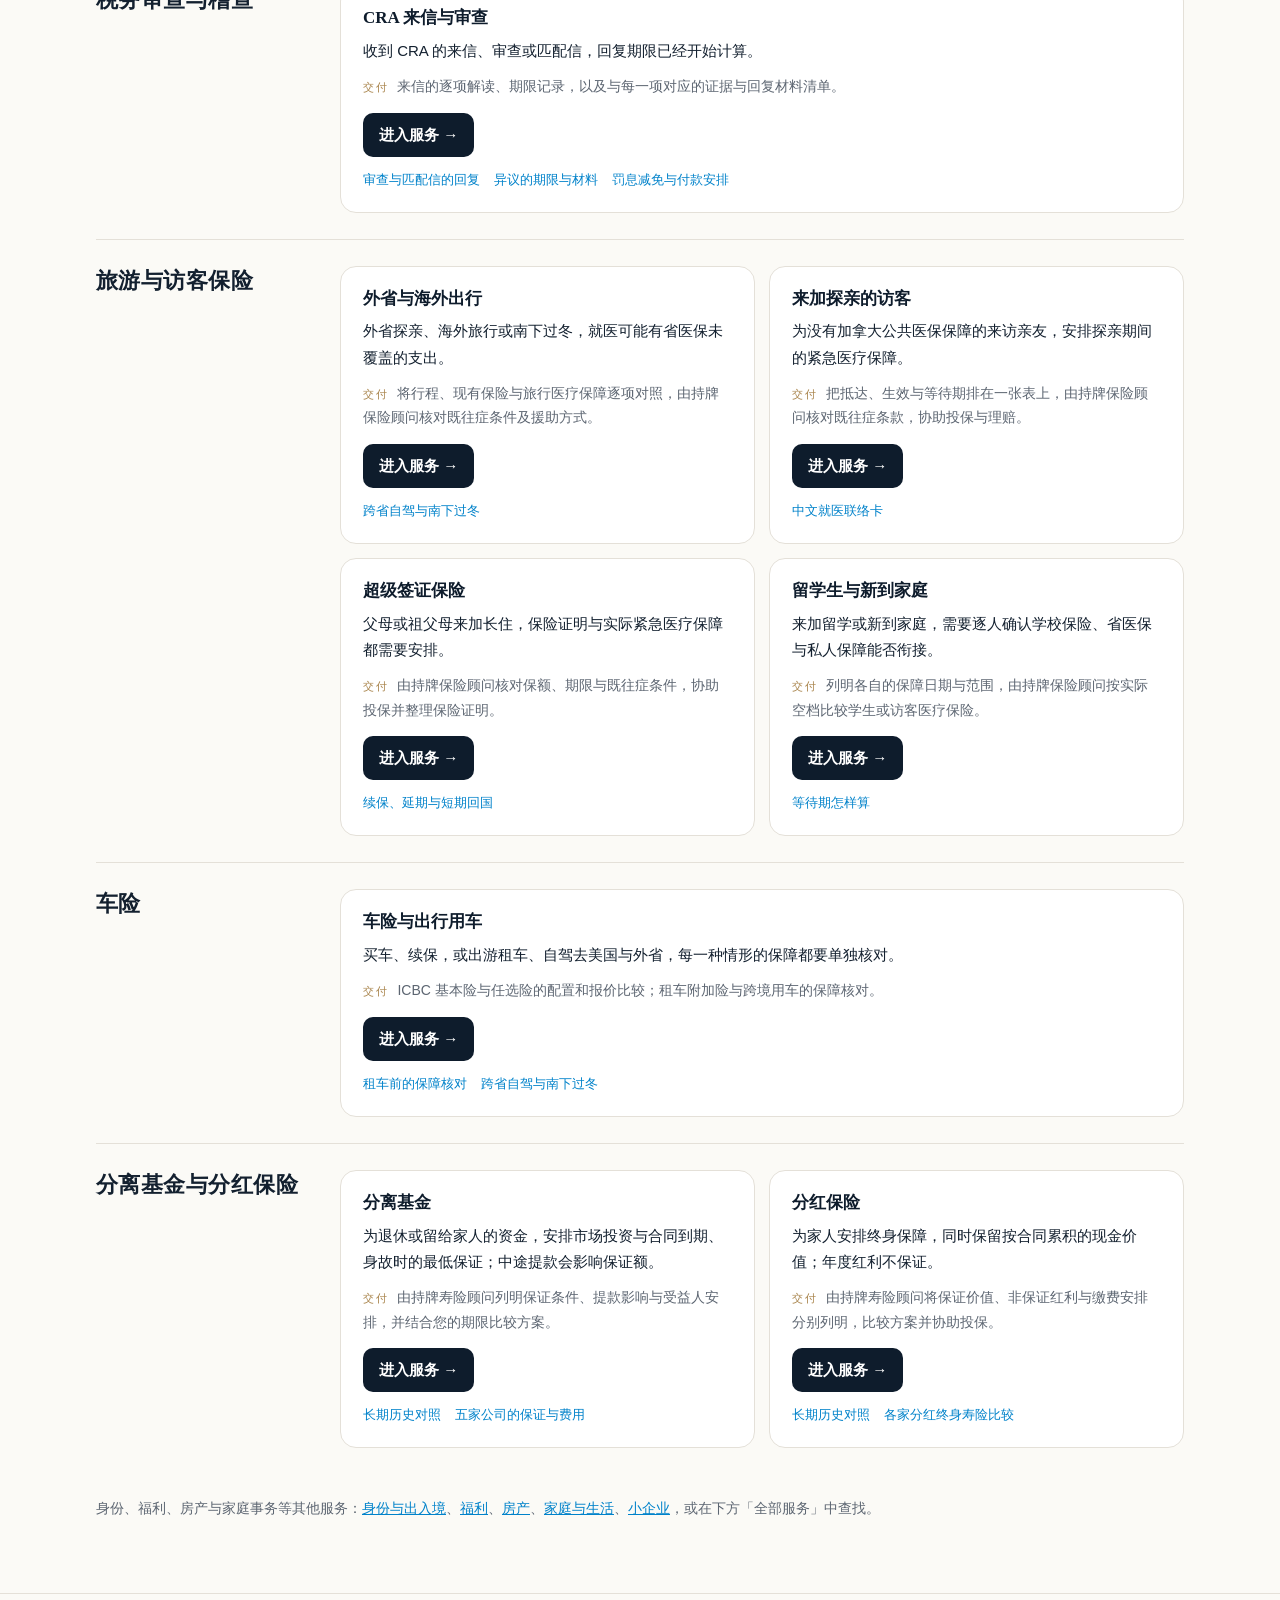
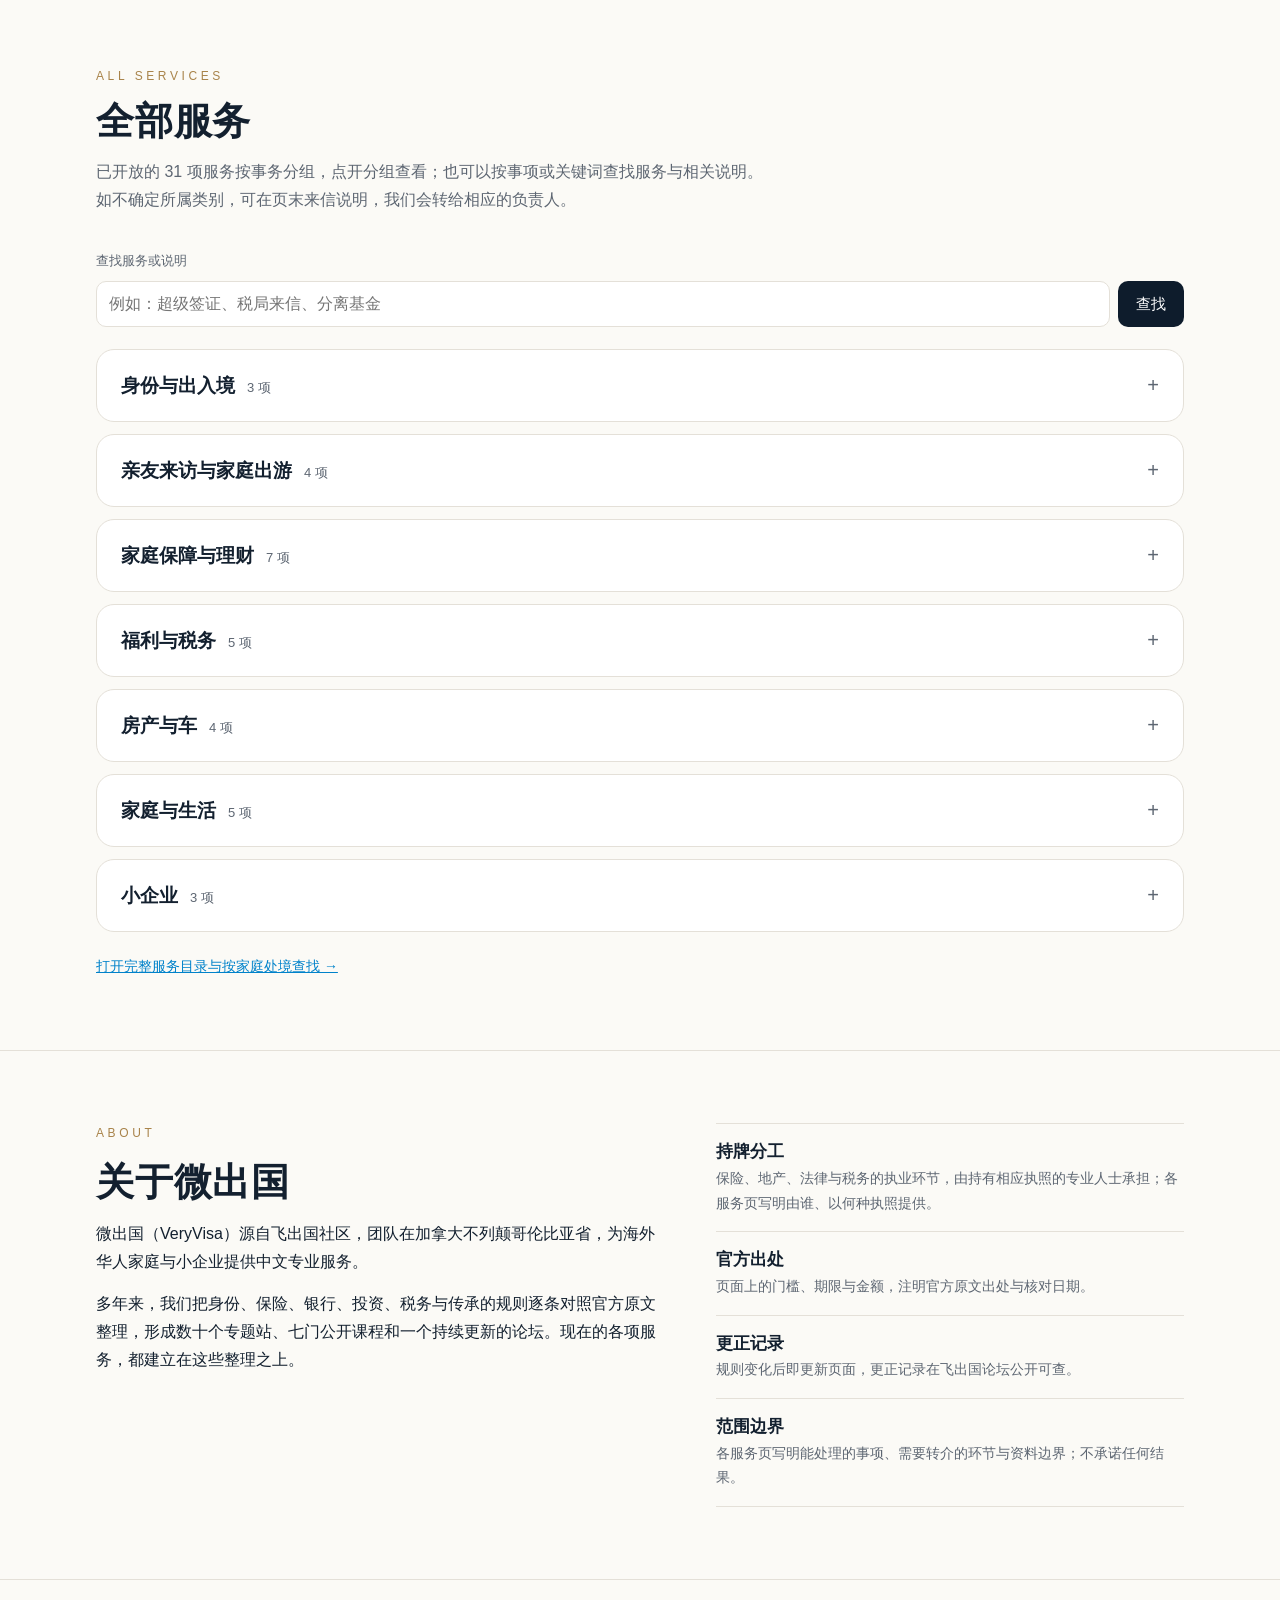
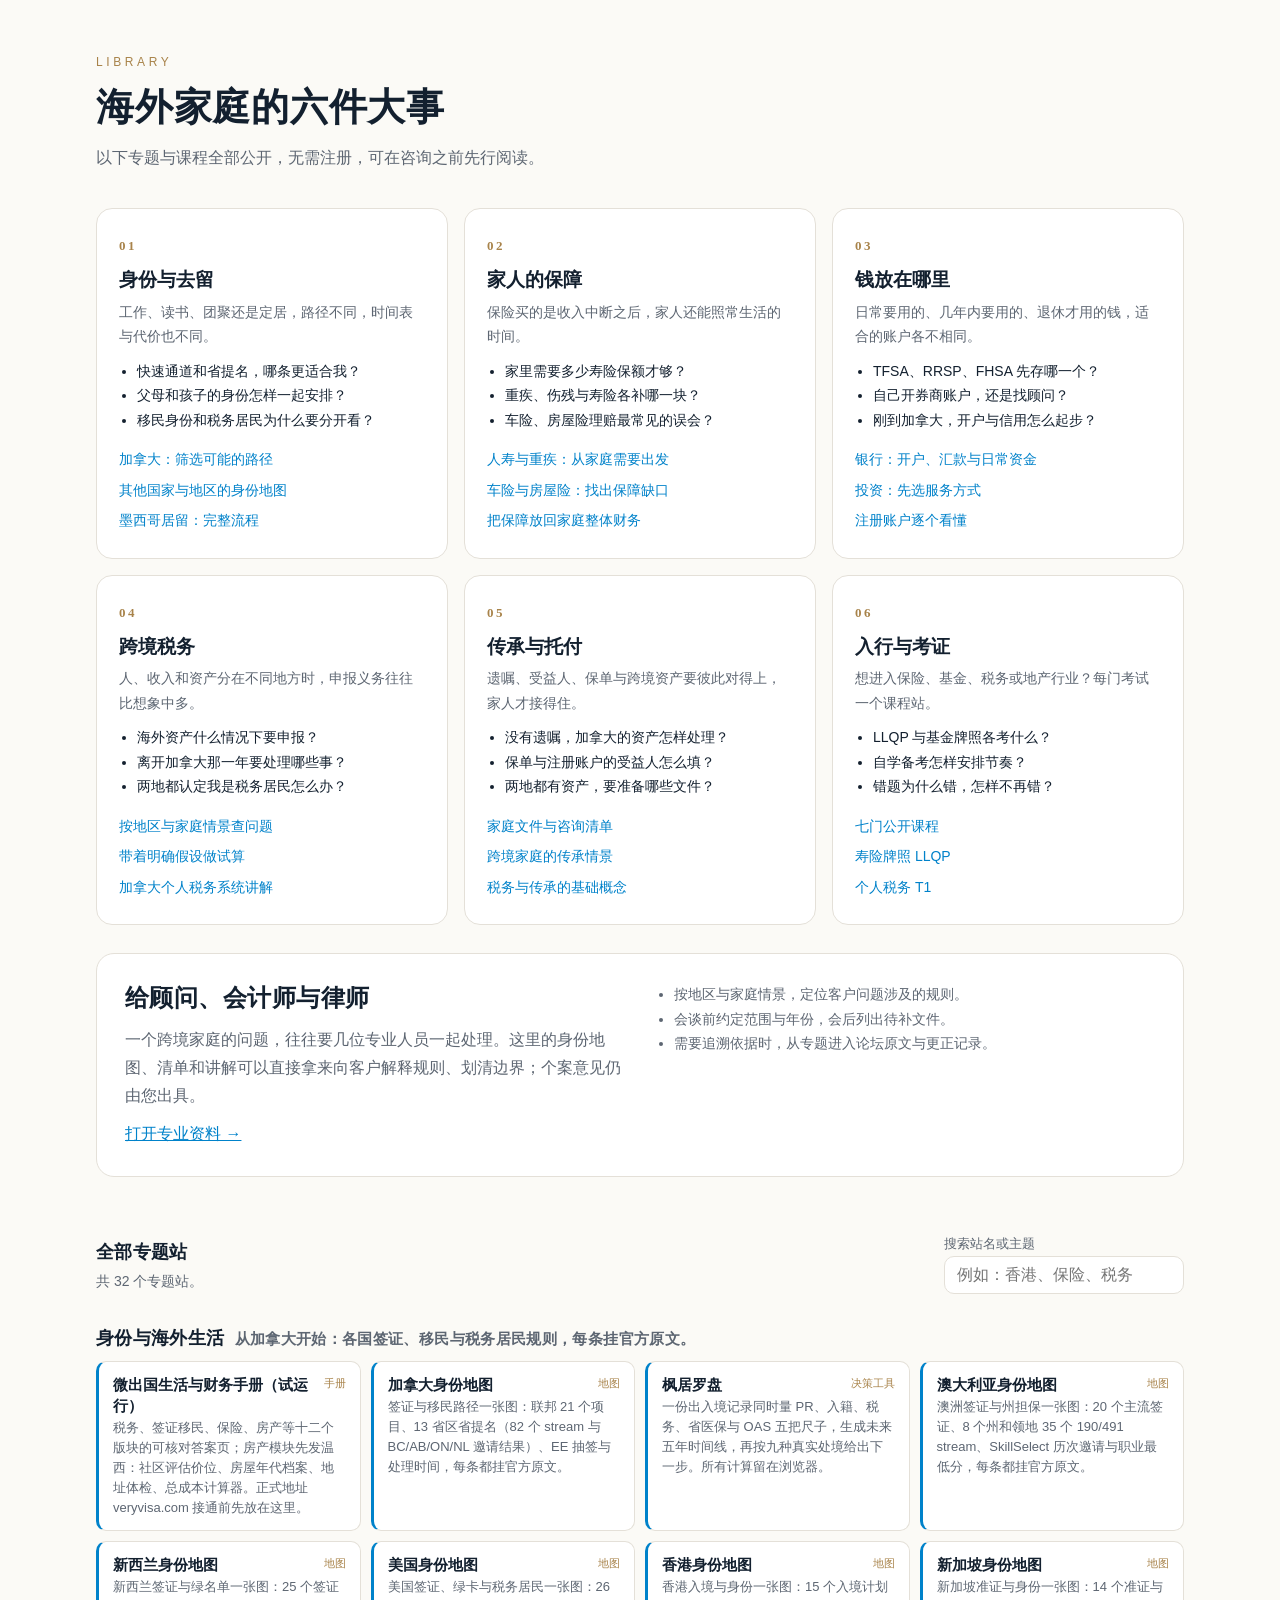
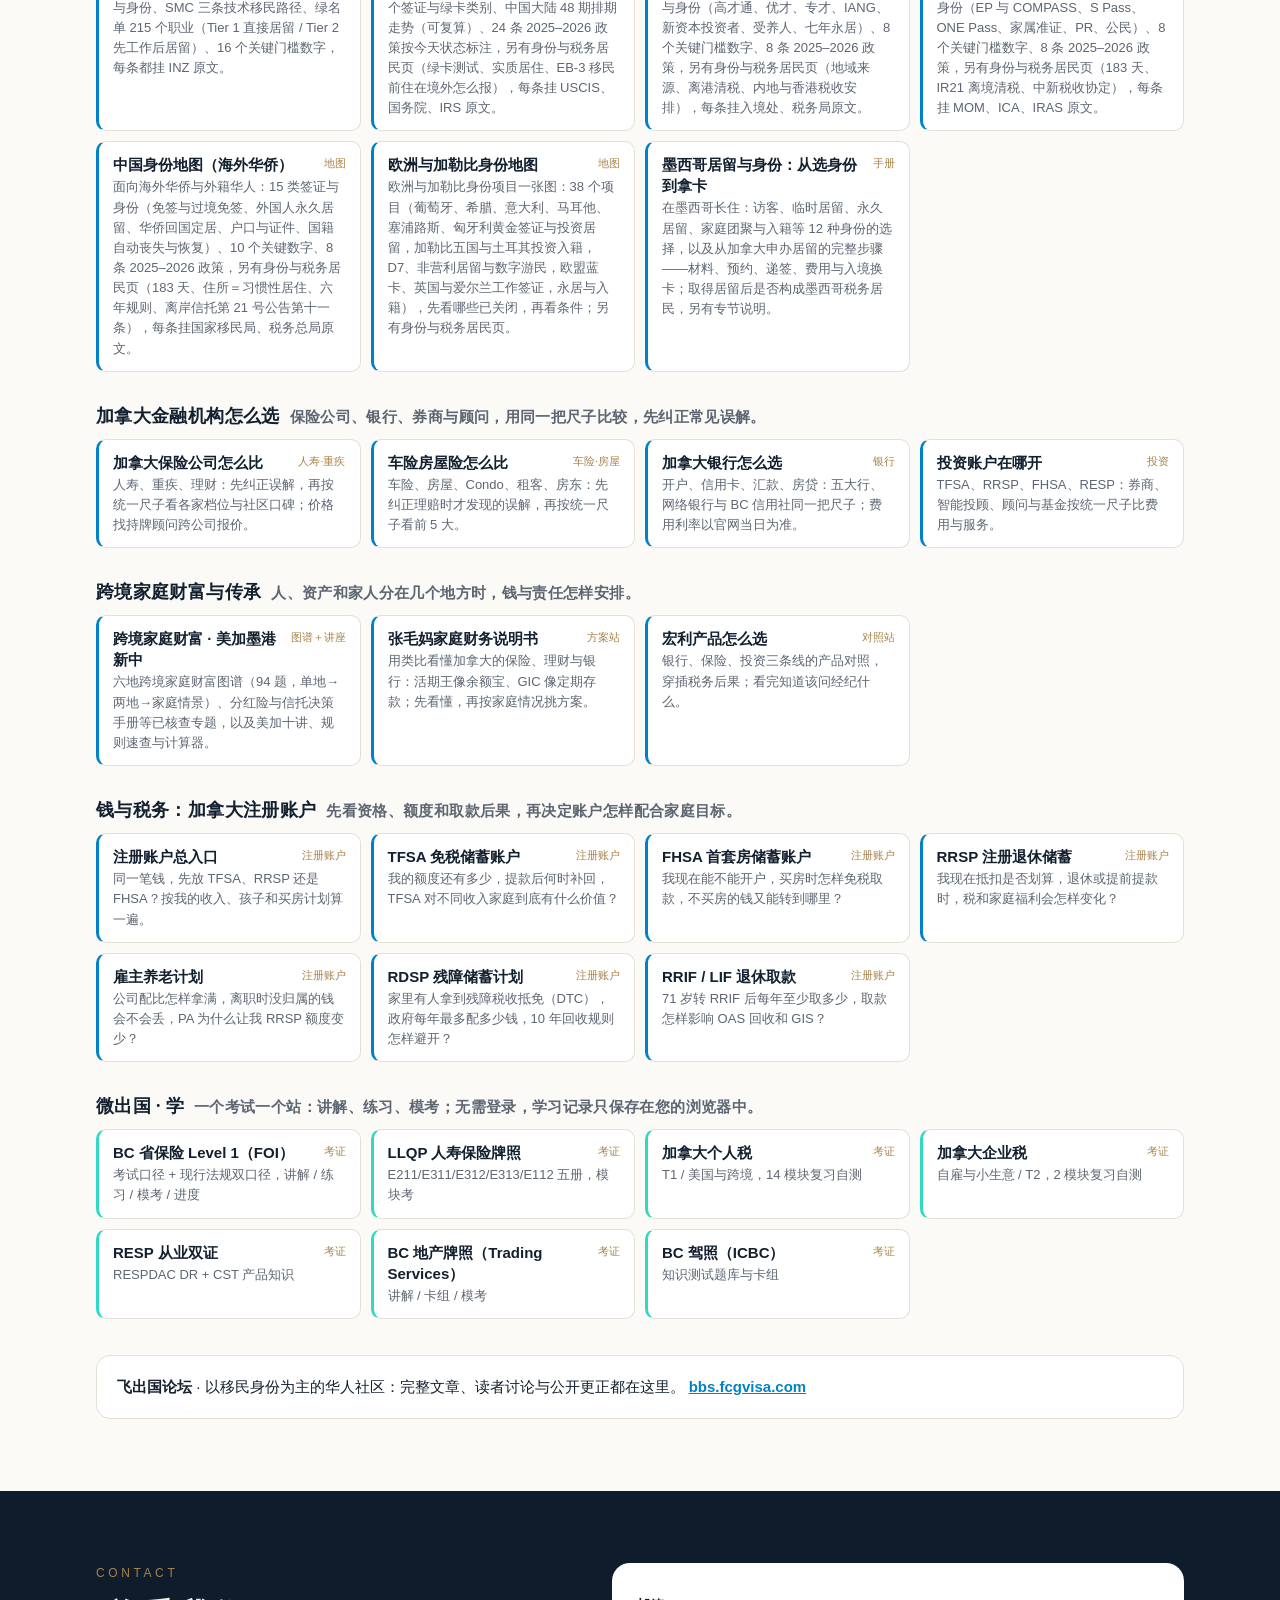
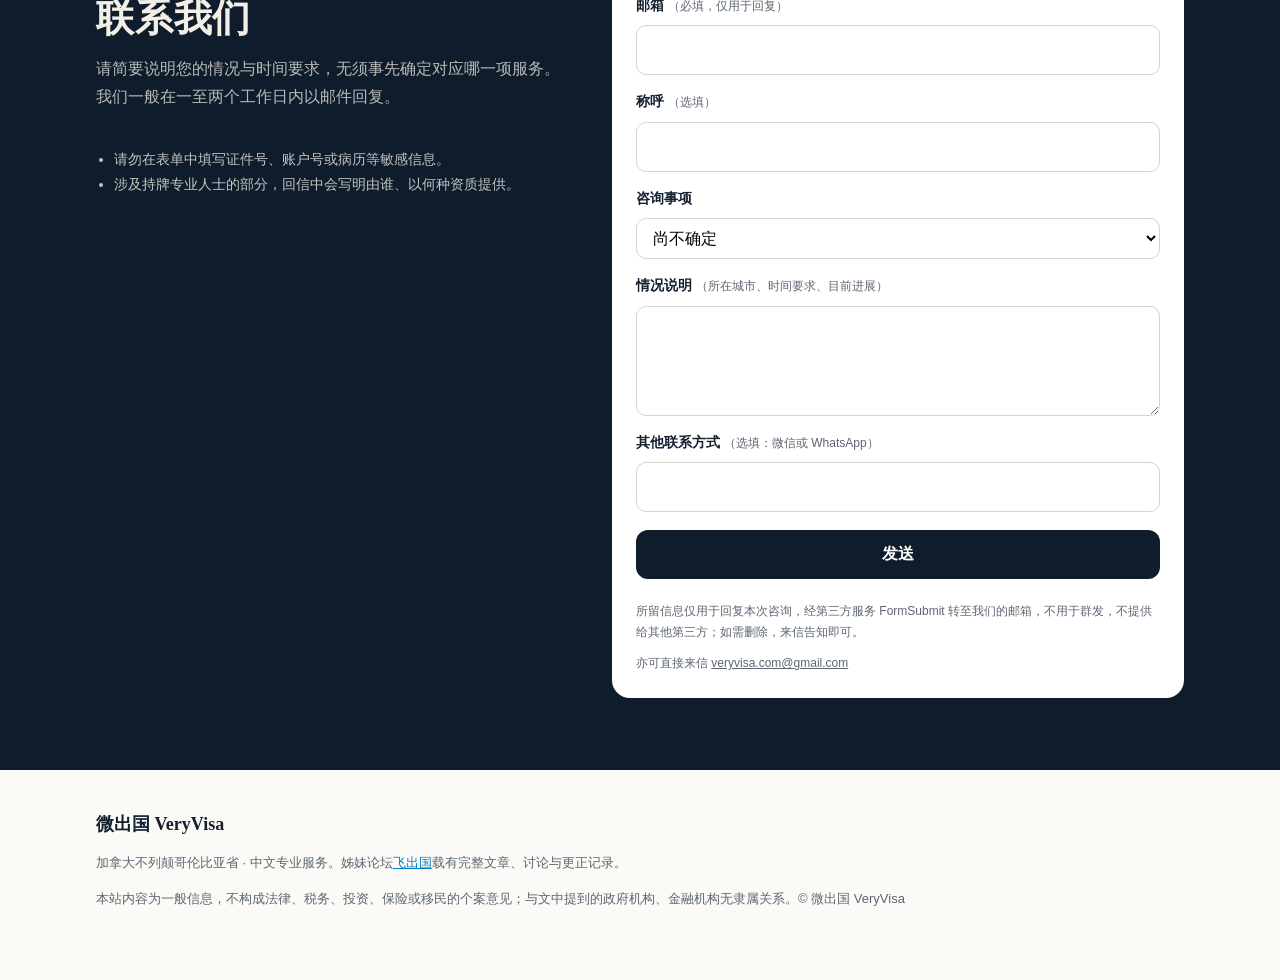
==== commit 820daa66: "Publish gated reader experience update" ====
--- a/index.html
+++ b/index.html
@@ -131,8 +131,8 @@
 <article class="path"><span class="number">06</span><h3>入行与考证</h3><p>想进入保险、基金、税务或地产行业？每门考试一个课程站。</p><ul class="path-steps"><li>LLQP 与基金牌照各考什么？</li><li>自学备考怎样安排节奏？</li><li>错题为什么错，怎样不再错？</li></ul><a href="#learning-sites">七门公开课程</a><a href="/academy-llqp/docs/">寿险牌照 LLQP</a><a href="/academy-tax-personal/docs/">个人税务 T1</a></article>
 </div>
 <section id="professional" class="pro"><div><h2>给顾问、会计师与律师</h2><p>一个跨境家庭的问题，往往要几位专业人员一起处理。这里的身份地图、清单和讲解可以直接拿来向客户解释规则、划清边界；个案意见仍由您出具。</p><a href="/cross-border-wealth-site/checklists/">打开专业资料 →</a></div><ul><li>按地区与家庭情景，定位客户问题涉及的规则。</li><li>会谈前约定范围与年份，会后列出待补文件。</li><li>需要追溯依据时，从专题进入论坛原文与更正记录。</li></ul></section>
-<section id="directory"><div class="dir-head"><div><h2 class="dir" style="margin:0">全部专题站</h2><p id="site-count" class="directory-count" role="status">共 31 个专题站。</p></div><div class="directory-search" hidden><label for="site-filter">搜索站名或主题</label><input id="site-filter" type="search" placeholder="例如：香港、保险、税务" autocomplete="off"></div></div></section>
-<h2 class="dir" id="identity-sites">身份与海外生活<small>从加拿大开始：各国签证、移民与税务居民规则，每条挂官方原文。</small></h2><div class="grid"><a class="card" href="https://veryvisa.github.io/ca-immigration-site/"><span class="tag">地图</span><h3>加拿大身份地图</h3><p>签证与移民路径一张图：联邦 21 个项目、13 省区省提名（82 个 stream 与 BC/AB/ON/NL 邀请结果）、EE 抽签与处理时间，每条都挂官方原文。</p></a><a class="card" href="https://veryvisa.github.io/status-compass/"><span class="tag">决策工具</span><h3>枫居罗盘</h3><p>一份出入境记录同时量 PR、入籍、税务、省医保与 OAS 五把尺子，生成未来五年时间线，再按九种真实处境给出下一步。所有计算留在浏览器。</p></a><a class="card" href="https://veryvisa.github.io/au-immigration-site/"><span class="tag">地图</span><h3>澳大利亚身份地图</h3><p>澳洲签证与州担保一张图：20 个主流签证、8 个州和领地 35 个 190/491 stream、SkillSelect 历次邀请与职业最低分，每条都挂官方原文。</p></a><a class="card" href="https://veryvisa.github.io/nz-immigration-site/"><span class="tag">地图</span><h3>新西兰身份地图</h3><p>新西兰签证与绿名单一张图：25 个签证与身份、SMC 三条技术移民路径、绿名单 215 个职业（Tier 1 直接居留 / Tier 2 先工作后居留）、16 个关键门槛数字，每条都挂 INZ 原文。</p></a><a class="card" href="https://veryvisa.github.io/us-immigration-site/"><span class="tag">地图</span><h3>美国身份地图</h3><p>美国签证、绿卡与税务居民一张图：26 个签证与绿卡类别、中国大陆 48 期排期走势（可复算）、24 条 2025–2026 政策按今天状态标注，另有身份与税务居民页（绿卡测试、实质居住、EB-3 移民前住在境外怎么报），每条挂 USCIS、国务院、IRS 原文。</p></a><a class="card" href="https://veryvisa.github.io/hk-immigration-site/"><span class="tag">地图</span><h3>香港身份地图</h3><p>香港入境与身份一张图：15 个入境计划与身份（高才通、优才、专才、IANG、新资本投资者、受养人、七年永居）、8 个关键门槛数字、8 条 2025–2026 政策，另有身份与税务居民页（地域来源、离港清税、内地与香港税收安排），每条挂入境处、税务局原文。</p></a><a class="card" href="https://veryvisa.github.io/sg-immigration-site/"><span class="tag">地图</span><h3>新加坡身份地图</h3><p>新加坡准证与身份一张图：14 个准证与身份（EP 与 COMPASS、S Pass、ONE Pass、家属准证、PR、公民）、8 个关键门槛数字、8 条 2025–2026 政策，另有身份与税务居民页（183 天、IR21 离境清税、中新税收协定），每条挂 MOM、ICA、IRAS 原文。</p></a><a class="card" href="https://veryvisa.github.io/cn-immigration-site/"><span class="tag">地图</span><h3>中国身份地图（海外华侨）</h3><p>面向海外华侨与外籍华人：15 类签证与身份（免签与过境免签、外国人永久居留、华侨回国定居、户口与证件、国籍自动丧失与恢复）、10 个关键数字、8 条 2025–2026 政策，另有身份与税务居民页（183 天、住所＝习惯性居住、六年规则、离岸信托第 21 号公告第十一条），每条挂国家移民局、税务总局原文。</p></a><a class="card" href="https://veryvisa.github.io/eu-immigration-site/"><span class="tag">地图</span><h3>欧洲与加勒比身份地图</h3><p>欧洲与加勒比身份项目一张图：38 个项目（葡萄牙、希腊、意大利、马耳他、塞浦路斯、匈牙利黄金签证与投资居留，加勒比五国与土耳其投资入籍，D7、非营利居留与数字游民，欧盟蓝卡、英国与爱尔兰工作签证，永居与入籍），先看哪些已关闭，再看条件；另有身份与税务居民页。</p></a><a class="card" href="https://veryvisa.github.io/mexico-site/"><span class="tag">手册</span><h3>墨西哥居留与身份：从选身份到拿卡</h3><p>在墨西哥长住：访客、临时居留、永久居留、家庭团聚与入籍等 12 种身份的选择，以及从加拿大申办居留的完整步骤——材料、预约、递签、费用与入境换卡；取得居留后是否构成墨西哥税务居民，另有专节说明。</p></a></div><h2 class="dir" id="section-canada-fin">加拿大金融机构怎么选<small>保险公司、银行、券商与顾问，用同一把尺子比较，先纠正常见误解。</small></h2><div class="grid"><a class="card" href="https://veryvisa.github.io/insure-compare-site/"><span class="tag">人寿·重疾</span><h3>加拿大保险公司怎么比</h3><p>人寿、重疾、理财：先纠正误解，再按统一尺子看各家档位与社区口碑；价格找持牌顾问跨公司报价。</p></a><a class="card" href="https://veryvisa.github.io/pc-compare-site/"><span class="tag">车险·房屋</span><h3>车险房屋险怎么比</h3><p>车险、房屋、Condo、租客、房东：先纠正理赔时才发现的误解，再按统一尺子看前 5 大。</p></a><a class="card" href="https://veryvisa.github.io/bank-compare-site/"><span class="tag">银行</span><h3>加拿大银行怎么选</h3><p>开户、信用卡、汇款、房贷：五大行、网络银行与 BC 信用社同一把尺子；费用利率以官网当日为准。</p></a><a class="card" href="https://veryvisa.github.io/invest-compare-site/"><span class="tag">投资</span><h3>投资账户在哪开</h3><p>TFSA、RRSP、FHSA、RESP：券商、智能投顾、顾问与基金按统一尺子比费用与服务。</p></a></div><h2 class="dir" id="section-wealth">跨境家庭财富与传承<small>人、资产和家人分在几个地方时，钱与责任怎样安排。</small></h2><div class="grid"><a class="card" href="https://veryvisa.github.io/cross-border-wealth-site/"><span class="tag">图谱＋讲座</span><h3>跨境家庭财富 · 美加墨港新中</h3><p>六地跨境家庭财富图谱（94 题，单地→两地→家庭情景）、分红险与信托决策手册等已核查专题，以及美加十讲、规则速查与计算器。</p></a><a class="card" href="https://veryvisa.github.io/manulife-site/"><span class="tag">方案站</span><h3>张毛妈家庭财务说明书</h3><p>用类比看懂加拿大的保险、理财与银行：活期王像余额宝、GIC 像定期存款；先看懂，再按家庭情况挑方案。</p></a><a class="card" href="https://veryvisa.github.io/business-site/"><span class="tag">对照站</span><h3>宏利产品怎么选</h3><p>银行、保险、投资三条线的产品对照，穿插税务后果；看完知道该问经纪什么。</p></a></div><h2 class="dir" id="section-registered-accounts">钱与税务：加拿大注册账户<small>先看资格、额度和取款后果，再决定账户怎样配合家庭目标。</small></h2><div class="grid"><a class="card" href="https://veryvisa.github.io/accounts/"><span class="tag">注册账户</span><h3>注册账户总入口</h3><p>同一笔钱，先放 TFSA、RRSP 还是 FHSA？按我的收入、孩子和买房计划算一遍。</p></a><a class="card" href="https://veryvisa.github.io/tfsa/"><span class="tag">注册账户</span><h3>TFSA 免税储蓄账户</h3><p>我的额度还有多少，提款后何时补回，TFSA 对不同收入家庭到底有什么价值？</p></a><a class="card" href="https://veryvisa.github.io/fhsa/"><span class="tag">注册账户</span><h3>FHSA 首套房储蓄账户</h3><p>我现在能不能开户，买房时怎样免税取款，不买房的钱又能转到哪里？</p></a><a class="card" href="https://veryvisa.github.io/rrsp/"><span class="tag">注册账户</span><h3>RRSP 注册退休储蓄</h3><p>我现在抵扣是否划算，退休或提前提款时，税和家庭福利会怎样变化？</p></a><a class="card" href="https://veryvisa.github.io/workplace-pension/"><span class="tag">注册账户</span><h3>雇主养老计划</h3><p>公司配比怎样拿满，离职时没归属的钱会不会丢，PA 为什么让我 RRSP 额度变少？</p></a><a class="card" href="https://veryvisa.github.io/rdsp/"><span class="tag">注册账户</span><h3>RDSP 残障储蓄计划</h3><p>家里有人拿到残障税收抵免（DTC），政府每年最多配多少钱，10 年回收规则怎样避开？</p></a><a class="card" href="https://veryvisa.github.io/rrif/"><span class="tag">注册账户</span><h3>RRIF / LIF 退休取款</h3><p>71 岁转 RRIF 后每年至少取多少，取款怎样影响 OAS 回收和 GIS？</p></a></div><h2 class="dir" id="learning-sites">微出国 · 学<small>一个考试一个站：讲解、练习、模考；无需登录，学习记录只保存在您的浏览器中。</small></h2><div class="grid"><a class="card exam" href="https://veryvisa.github.io/academy-foi/"><span class="tag">考证</span><h3>BC 省保险 Level 1（FOI）</h3><p>考试口径 + 现行法规双口径，讲解 / 练习 / 模考 / 进度</p></a><a class="card exam" href="https://veryvisa.github.io/academy-llqp/"><span class="tag">考证</span><h3>LLQP 人寿保险牌照</h3><p>E211/E311/E312/E313/E112 五册，模块考</p></a><a class="card exam" href="https://veryvisa.github.io/academy-tax-personal/"><span class="tag">考证</span><h3>加拿大个人税</h3><p>T1 / 美国与跨境，14 模块复习自测</p></a><a class="card exam" href="https://veryvisa.github.io/academy-tax-corporate/"><span class="tag">考证</span><h3>加拿大企业税</h3><p>自雇与小生意 / T2，2 模块复习自测</p></a><a class="card exam" href="https://veryvisa.github.io/academy-resp/"><span class="tag">考证</span><h3>RESP 从业双证</h3><p>RESPDAC DR + CST 产品知识</p></a><a class="card exam" href="https://veryvisa.github.io/academy-realtor/"><span class="tag">考证</span><h3>BC 地产牌照（Trading Services）</h3><p>讲解 / 卡组 / 模考</p></a><a class="card exam" href="https://veryvisa.github.io/academy-driver/"><span class="tag">考证</span><h3>BC 驾照（ICBC）</h3><p>知识测试题库与卡组</p></a></div>
+<section id="directory"><div class="dir-head"><div><h2 class="dir" style="margin:0">全部专题站</h2><p id="site-count" class="directory-count" role="status">共 32 个专题站。</p></div><div class="directory-search" hidden><label for="site-filter">搜索站名或主题</label><input id="site-filter" type="search" placeholder="例如：香港、保险、税务" autocomplete="off"></div></div></section>
+<h2 class="dir" id="identity-sites">身份与海外生活<small>从加拿大开始：各国签证、移民与税务居民规则，每条挂官方原文。</small></h2><div class="grid"><a class="card" href="https://veryvisa.github.io/veryvisa-com-site/"><span class="tag">手册</span><h3>微出国生活与财务手册（试运行）</h3><p>税务、签证移民、保险、房产等十二个版块的可核对答案页；房产模块先发温西：社区评估价位、房屋年代档案、地址体检、总成本计算器。正式地址 veryvisa.com 接通前先放在这里。</p></a><a class="card" href="https://veryvisa.github.io/ca-immigration-site/"><span class="tag">地图</span><h3>加拿大身份地图</h3><p>签证与移民路径一张图：联邦 21 个项目、13 省区省提名（82 个 stream 与 BC/AB/ON/NL 邀请结果）、EE 抽签与处理时间，每条都挂官方原文。</p></a><a class="card" href="https://veryvisa.github.io/status-compass/"><span class="tag">决策工具</span><h3>枫居罗盘</h3><p>一份出入境记录同时量 PR、入籍、税务、省医保与 OAS 五把尺子，生成未来五年时间线，再按九种真实处境给出下一步。所有计算留在浏览器。</p></a><a class="card" href="https://veryvisa.github.io/au-immigration-site/"><span class="tag">地图</span><h3>澳大利亚身份地图</h3><p>澳洲签证与州担保一张图：20 个主流签证、8 个州和领地 35 个 190/491 stream、SkillSelect 历次邀请与职业最低分，每条都挂官方原文。</p></a><a class="card" href="https://veryvisa.github.io/nz-immigration-site/"><span class="tag">地图</span><h3>新西兰身份地图</h3><p>新西兰签证与绿名单一张图：25 个签证与身份、SMC 三条技术移民路径、绿名单 215 个职业（Tier 1 直接居留 / Tier 2 先工作后居留）、16 个关键门槛数字，每条都挂 INZ 原文。</p></a><a class="card" href="https://veryvisa.github.io/us-immigration-site/"><span class="tag">地图</span><h3>美国身份地图</h3><p>美国签证、绿卡与税务居民一张图：26 个签证与绿卡类别、中国大陆 48 期排期走势（可复算）、24 条 2025–2026 政策按今天状态标注，另有身份与税务居民页（绿卡测试、实质居住、EB-3 移民前住在境外怎么报），每条挂 USCIS、国务院、IRS 原文。</p></a><a class="card" href="https://veryvisa.github.io/hk-immigration-site/"><span class="tag">地图</span><h3>香港身份地图</h3><p>香港入境与身份一张图：15 个入境计划与身份（高才通、优才、专才、IANG、新资本投资者、受养人、七年永居）、8 个关键门槛数字、8 条 2025–2026 政策，另有身份与税务居民页（地域来源、离港清税、内地与香港税收安排），每条挂入境处、税务局原文。</p></a><a class="card" href="https://veryvisa.github.io/sg-immigration-site/"><span class="tag">地图</span><h3>新加坡身份地图</h3><p>新加坡准证与身份一张图：14 个准证与身份（EP 与 COMPASS、S Pass、ONE Pass、家属准证、PR、公民）、8 个关键门槛数字、8 条 2025–2026 政策，另有身份与税务居民页（183 天、IR21 离境清税、中新税收协定），每条挂 MOM、ICA、IRAS 原文。</p></a><a class="card" href="https://veryvisa.github.io/cn-immigration-site/"><span class="tag">地图</span><h3>中国身份地图（海外华侨）</h3><p>面向海外华侨与外籍华人：15 类签证与身份（免签与过境免签、外国人永久居留、华侨回国定居、户口与证件、国籍自动丧失与恢复）、10 个关键数字、8 条 2025–2026 政策，另有身份与税务居民页（183 天、住所＝习惯性居住、六年规则、离岸信托第 21 号公告第十一条），每条挂国家移民局、税务总局原文。</p></a><a class="card" href="https://veryvisa.github.io/eu-immigration-site/"><span class="tag">地图</span><h3>欧洲与加勒比身份地图</h3><p>欧洲与加勒比身份项目一张图：38 个项目（葡萄牙、希腊、意大利、马耳他、塞浦路斯、匈牙利黄金签证与投资居留，加勒比五国与土耳其投资入籍，D7、非营利居留与数字游民，欧盟蓝卡、英国与爱尔兰工作签证，永居与入籍），先看哪些已关闭，再看条件；另有身份与税务居民页。</p></a><a class="card" href="https://veryvisa.github.io/mexico-site/"><span class="tag">手册</span><h3>墨西哥居留与身份：从选身份到拿卡</h3><p>在墨西哥长住：访客、临时居留、永久居留、家庭团聚与入籍等 12 种身份的选择，以及从加拿大申办居留的完整步骤——材料、预约、递签、费用与入境换卡；取得居留后是否构成墨西哥税务居民，另有专节说明。</p></a></div><h2 class="dir" id="section-canada-fin">加拿大金融机构怎么选<small>保险公司、银行、券商与顾问，用同一把尺子比较，先纠正常见误解。</small></h2><div class="grid"><a class="card" href="https://veryvisa.github.io/insure-compare-site/"><span class="tag">人寿·重疾</span><h3>加拿大保险公司怎么比</h3><p>人寿、重疾、理财：先纠正误解，再按统一尺子看各家档位与社区口碑；价格找持牌顾问跨公司报价。</p></a><a class="card" href="https://veryvisa.github.io/pc-compare-site/"><span class="tag">车险·房屋</span><h3>车险房屋险怎么比</h3><p>车险、房屋、Condo、租客、房东：先纠正理赔时才发现的误解，再按统一尺子看前 5 大。</p></a><a class="card" href="https://veryvisa.github.io/bank-compare-site/"><span class="tag">银行</span><h3>加拿大银行怎么选</h3><p>开户、信用卡、汇款、房贷：五大行、网络银行与 BC 信用社同一把尺子；费用利率以官网当日为准。</p></a><a class="card" href="https://veryvisa.github.io/invest-compare-site/"><span class="tag">投资</span><h3>投资账户在哪开</h3><p>TFSA、RRSP、FHSA、RESP：券商、智能投顾、顾问与基金按统一尺子比费用与服务。</p></a></div><h2 class="dir" id="section-wealth">跨境家庭财富与传承<small>人、资产和家人分在几个地方时，钱与责任怎样安排。</small></h2><div class="grid"><a class="card" href="https://veryvisa.github.io/cross-border-wealth-site/"><span class="tag">图谱＋讲座</span><h3>跨境家庭财富 · 美加墨港新中</h3><p>六地跨境家庭财富图谱（94 题，单地→两地→家庭情景）、分红险与信托决策手册等已核查专题，以及美加十讲、规则速查与计算器。</p></a><a class="card" href="https://veryvisa.github.io/manulife-site/"><span class="tag">方案站</span><h3>张毛妈家庭财务说明书</h3><p>用类比看懂加拿大的保险、理财与银行：活期王像余额宝、GIC 像定期存款；先看懂，再按家庭情况挑方案。</p></a><a class="card" href="https://veryvisa.github.io/business-site/"><span class="tag">对照站</span><h3>宏利产品怎么选</h3><p>银行、保险、投资三条线的产品对照，穿插税务后果；看完知道该问经纪什么。</p></a></div><h2 class="dir" id="section-registered-accounts">钱与税务：加拿大注册账户<small>先看资格、额度和取款后果，再决定账户怎样配合家庭目标。</small></h2><div class="grid"><a class="card" href="https://veryvisa.github.io/accounts/"><span class="tag">注册账户</span><h3>注册账户总入口</h3><p>同一笔钱，先放 TFSA、RRSP 还是 FHSA？按我的收入、孩子和买房计划算一遍。</p></a><a class="card" href="https://veryvisa.github.io/tfsa/"><span class="tag">注册账户</span><h3>TFSA 免税储蓄账户</h3><p>我的额度还有多少，提款后何时补回，TFSA 对不同收入家庭到底有什么价值？</p></a><a class="card" href="https://veryvisa.github.io/fhsa/"><span class="tag">注册账户</span><h3>FHSA 首套房储蓄账户</h3><p>我现在能不能开户，买房时怎样免税取款，不买房的钱又能转到哪里？</p></a><a class="card" href="https://veryvisa.github.io/rrsp/"><span class="tag">注册账户</span><h3>RRSP 注册退休储蓄</h3><p>我现在抵扣是否划算，退休或提前提款时，税和家庭福利会怎样变化？</p></a><a class="card" href="https://veryvisa.github.io/workplace-pension/"><span class="tag">注册账户</span><h3>雇主养老计划</h3><p>公司配比怎样拿满，离职时没归属的钱会不会丢，PA 为什么让我 RRSP 额度变少？</p></a><a class="card" href="https://veryvisa.github.io/rdsp/"><span class="tag">注册账户</span><h3>RDSP 残障储蓄计划</h3><p>家里有人拿到残障税收抵免（DTC），政府每年最多配多少钱，10 年回收规则怎样避开？</p></a><a class="card" href="https://veryvisa.github.io/rrif/"><span class="tag">注册账户</span><h3>RRIF / LIF 退休取款</h3><p>71 岁转 RRIF 后每年至少取多少，取款怎样影响 OAS 回收和 GIS？</p></a></div><h2 class="dir" id="learning-sites">微出国 · 学<small>一个考试一个站：讲解、练习、模考；无需登录，学习记录只保存在您的浏览器中。</small></h2><div class="grid"><a class="card exam" href="https://veryvisa.github.io/academy-foi/"><span class="tag">考证</span><h3>BC 省保险 Level 1（FOI）</h3><p>考试口径 + 现行法规双口径，讲解 / 练习 / 模考 / 进度</p></a><a class="card exam" href="https://veryvisa.github.io/academy-llqp/"><span class="tag">考证</span><h3>LLQP 人寿保险牌照</h3><p>E211/E311/E312/E313/E112 五册，模块考</p></a><a class="card exam" href="https://veryvisa.github.io/academy-tax-personal/"><span class="tag">考证</span><h3>加拿大个人税</h3><p>T1 / 美国与跨境，14 模块复习自测</p></a><a class="card exam" href="https://veryvisa.github.io/academy-tax-corporate/"><span class="tag">考证</span><h3>加拿大企业税</h3><p>自雇与小生意 / T2，2 模块复习自测</p></a><a class="card exam" href="https://veryvisa.github.io/academy-resp/"><span class="tag">考证</span><h3>RESP 从业双证</h3><p>RESPDAC DR + CST 产品知识</p></a><a class="card exam" href="https://veryvisa.github.io/academy-realtor/"><span class="tag">考证</span><h3>BC 地产牌照（Trading Services）</h3><p>讲解 / 卡组 / 模考</p></a><a class="card exam" href="https://veryvisa.github.io/academy-driver/"><span class="tag">考证</span><h3>BC 驾照（ICBC）</h3><p>知识测试题库与卡组</p></a></div>
 <div class="forum"><b>飞出国论坛</b> · 以移民身份为主的华人社区：完整文章、读者讨论与公开更正都在这里。 <a href="https://bbs.fcgvisa.com">bbs.fcgvisa.com</a></div>
 </div></section>
 
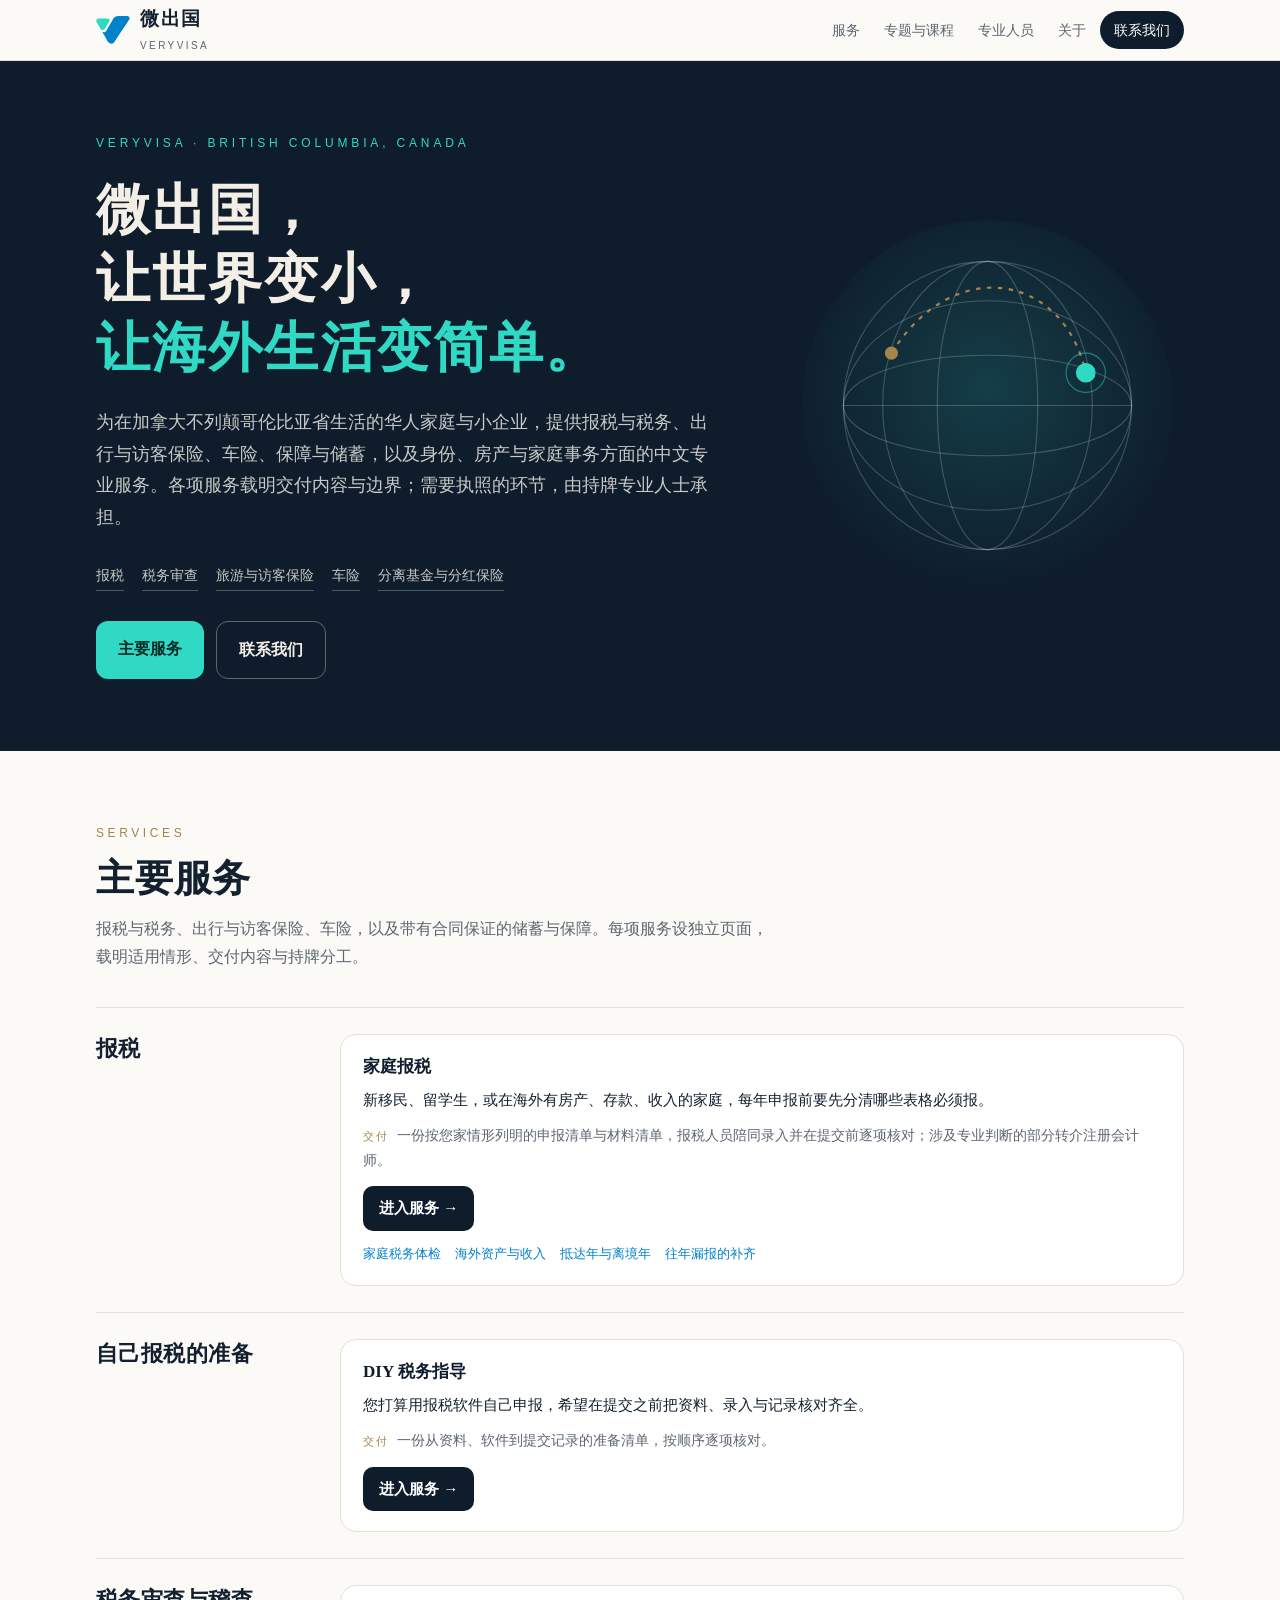
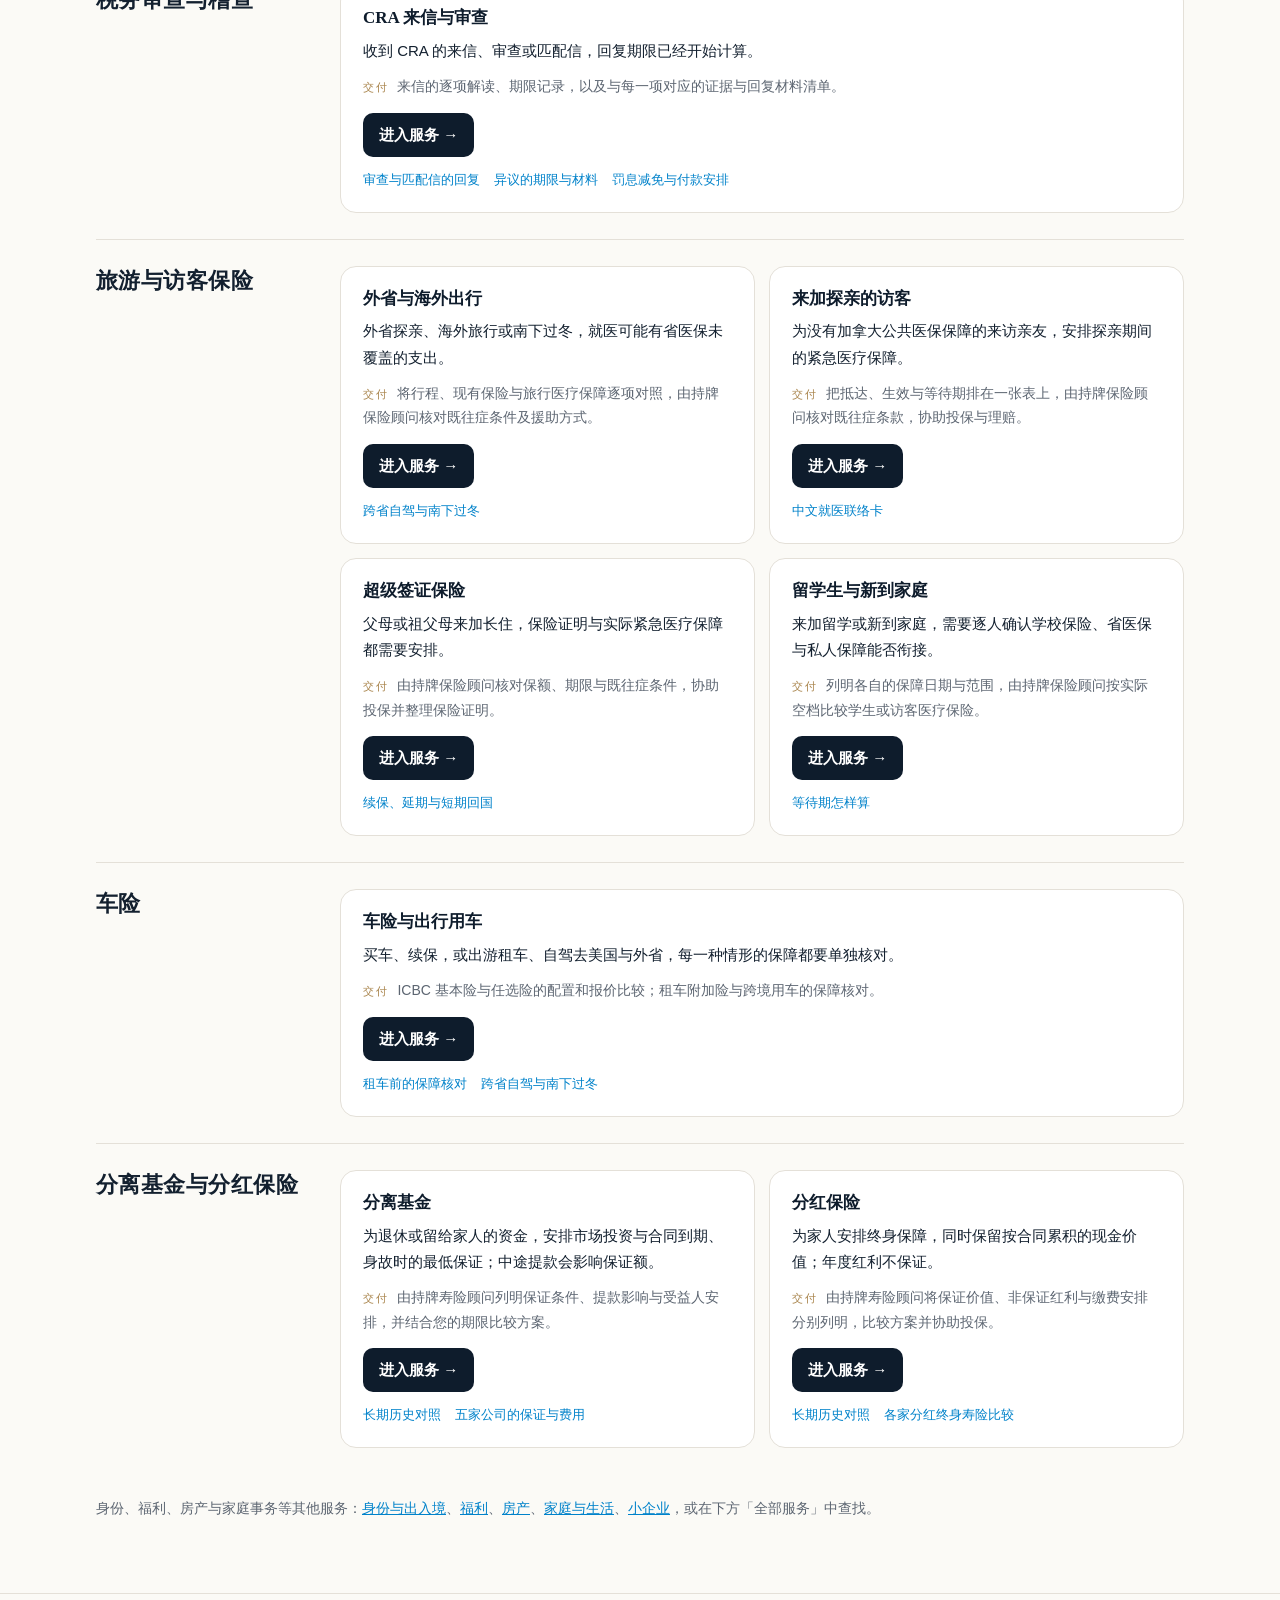
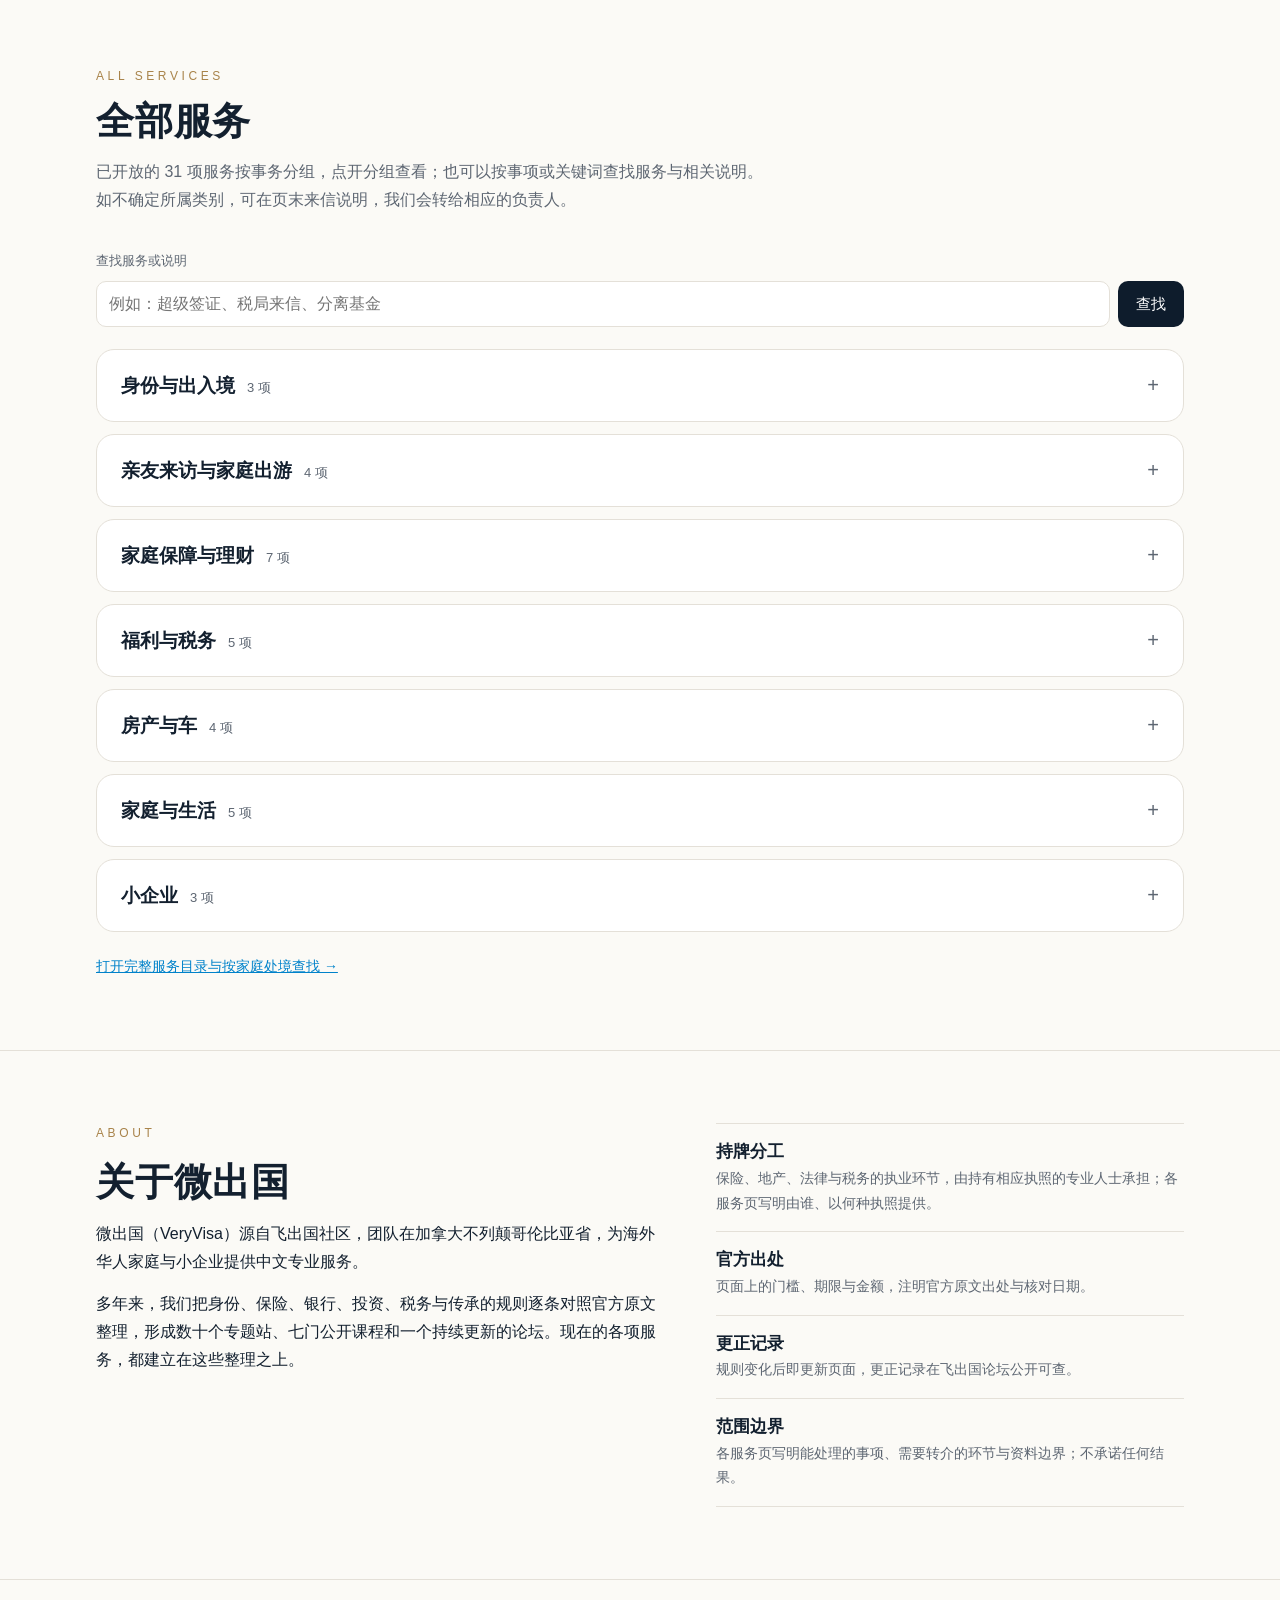
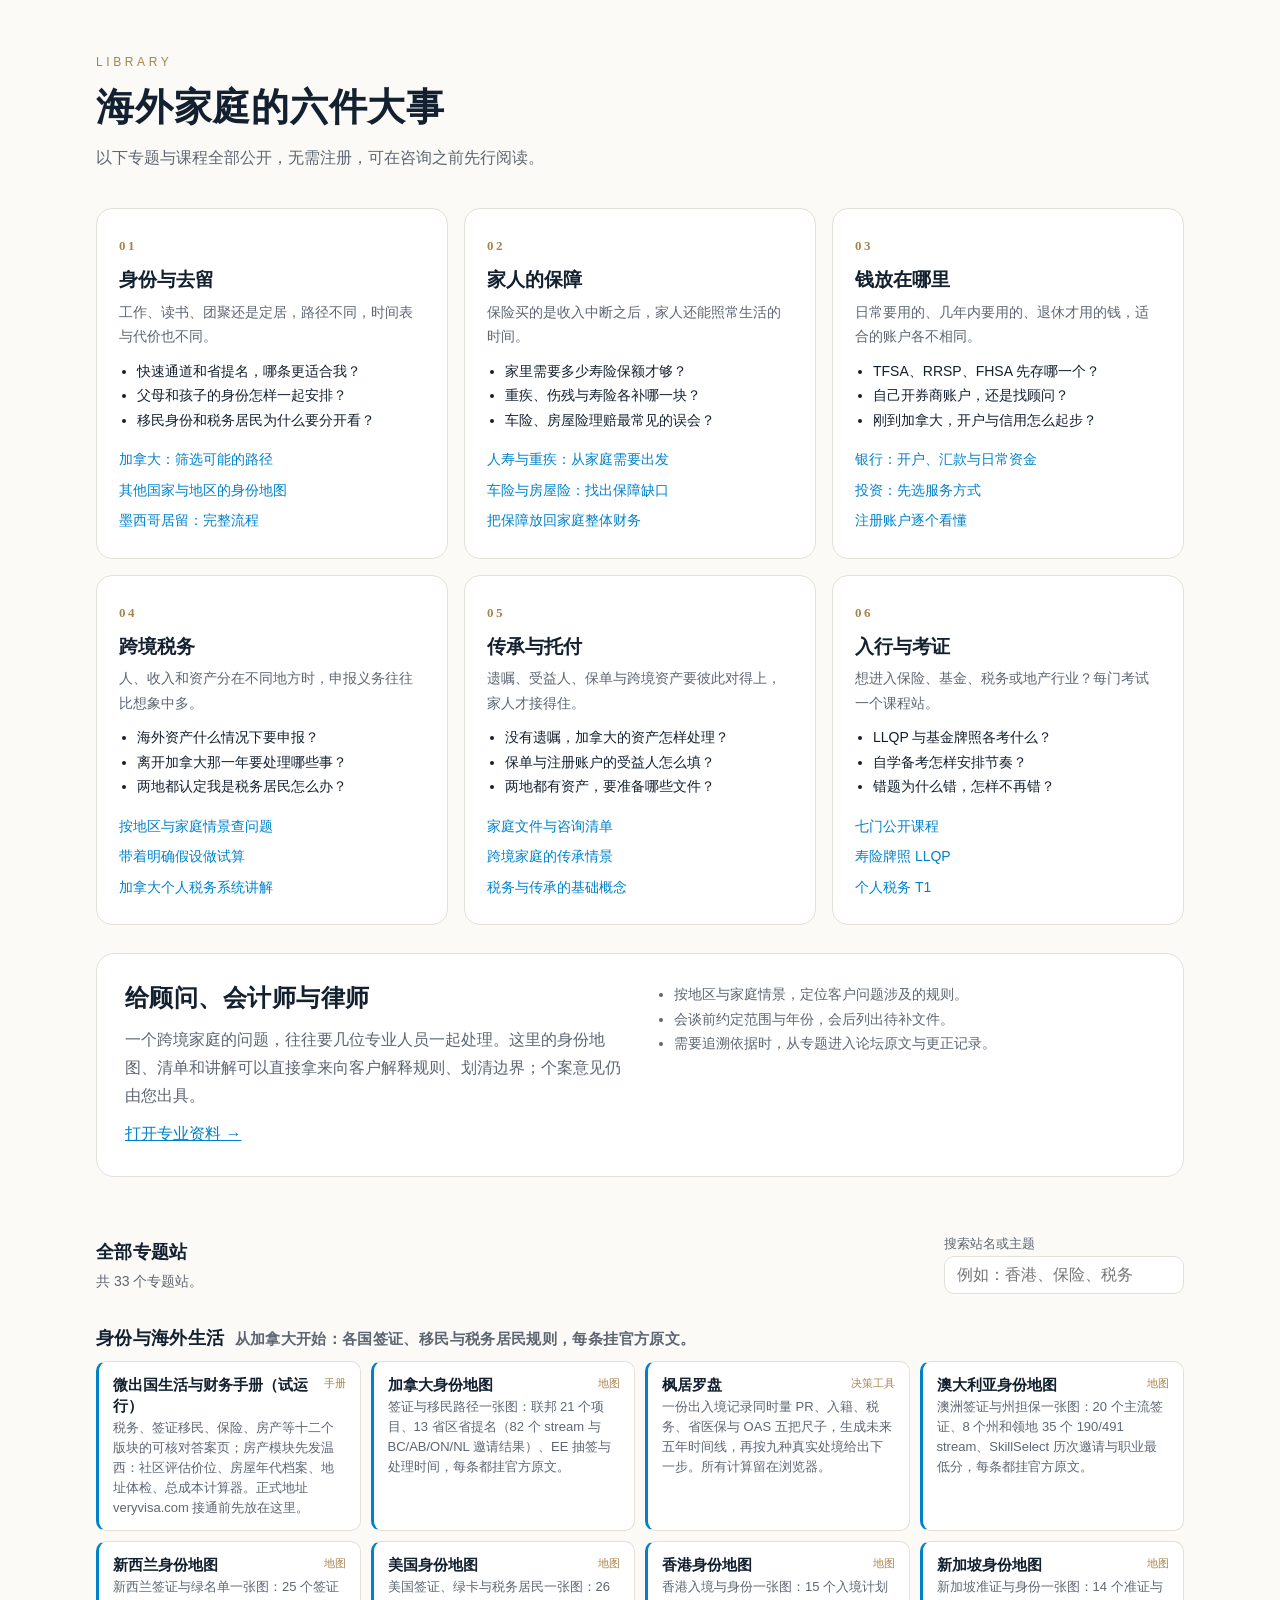
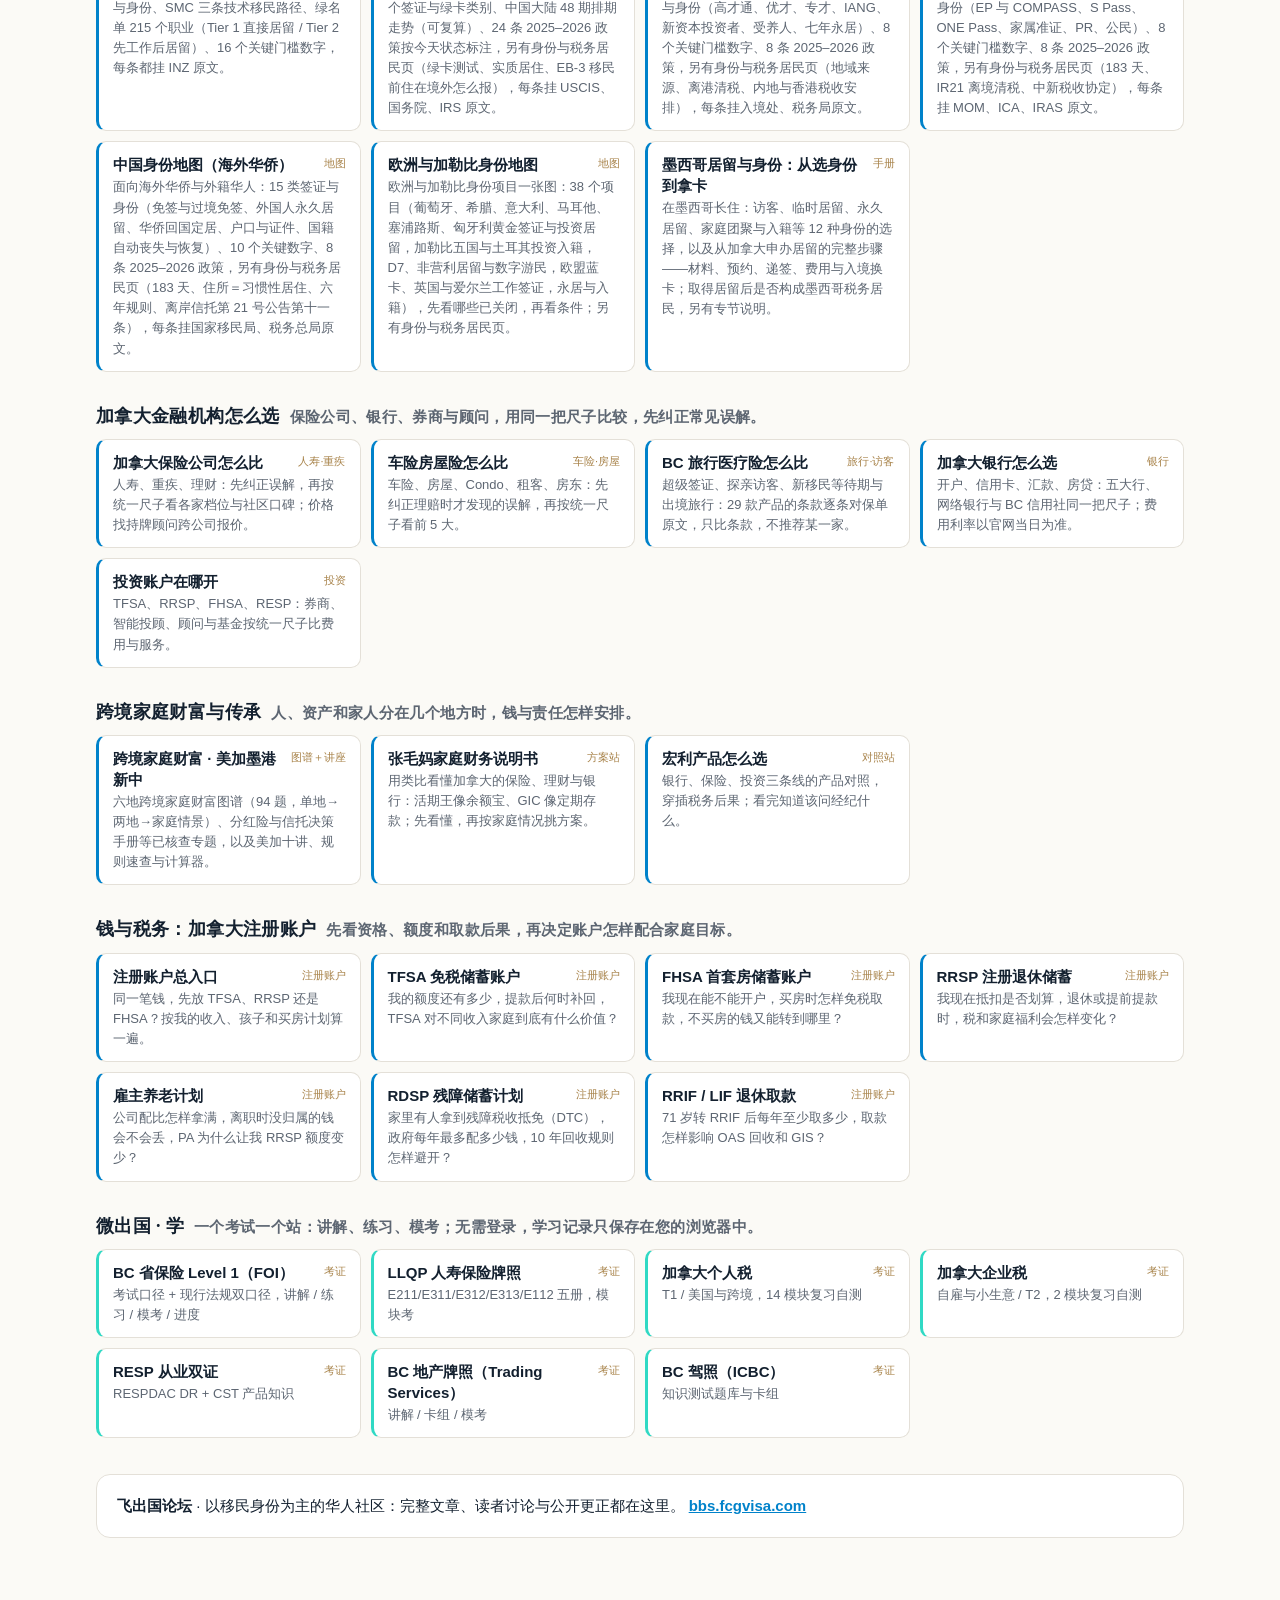
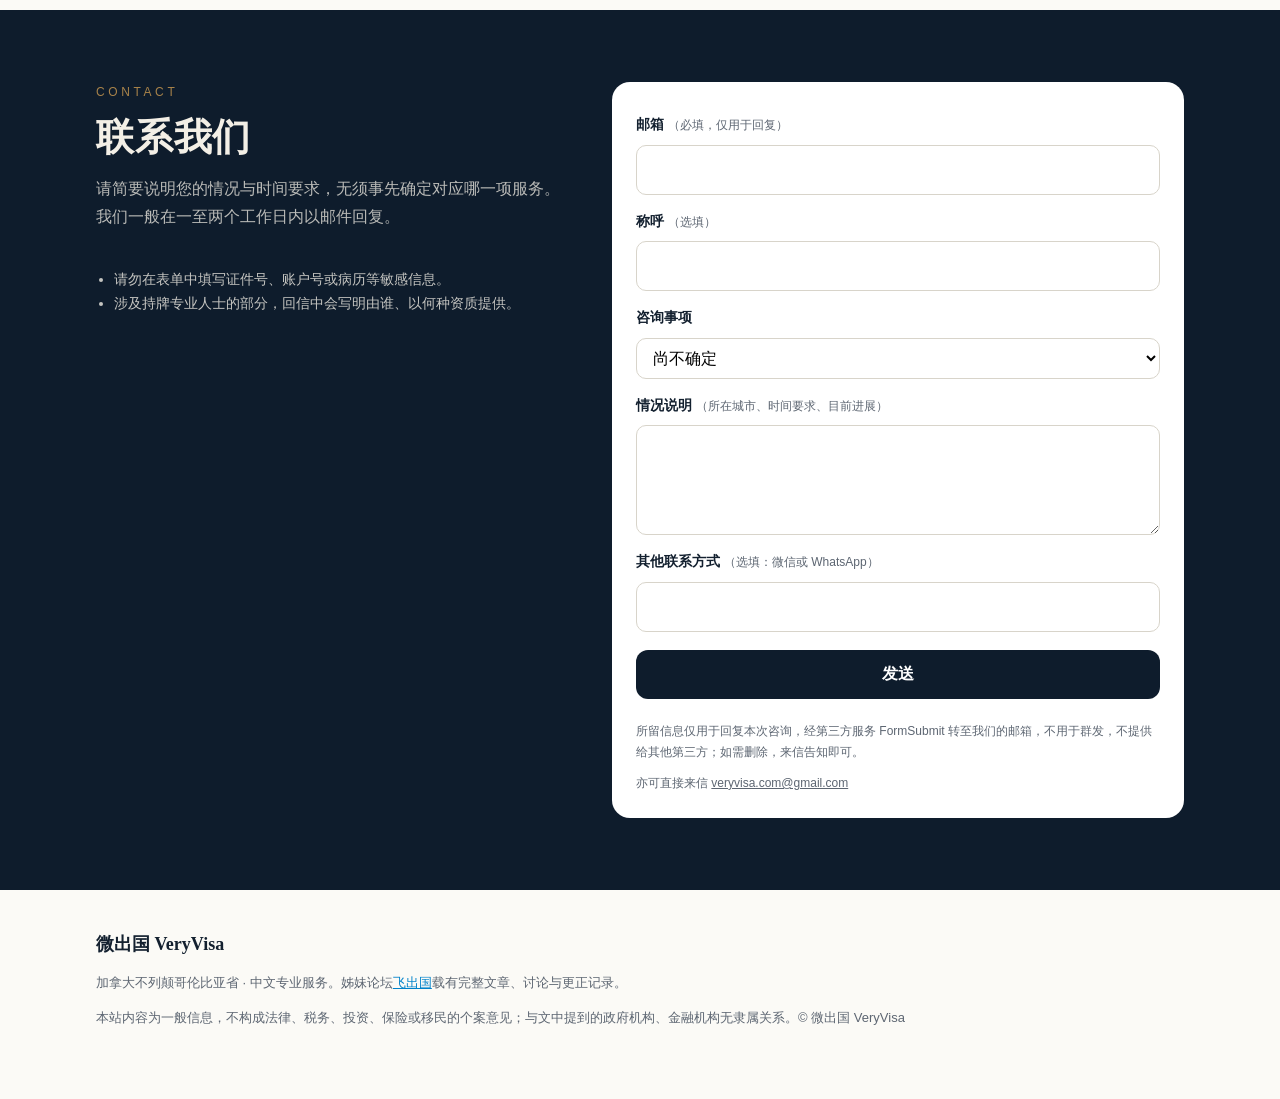
==== commit b79957ac: "Publish gated reader experience update" ====
--- a/index.html
+++ b/index.html
@@ -131,8 +131,8 @@
 <article class="path"><span class="number">06</span><h3>入行与考证</h3><p>想进入保险、基金、税务或地产行业？每门考试一个课程站。</p><ul class="path-steps"><li>LLQP 与基金牌照各考什么？</li><li>自学备考怎样安排节奏？</li><li>错题为什么错，怎样不再错？</li></ul><a href="#learning-sites">七门公开课程</a><a href="/academy-llqp/docs/">寿险牌照 LLQP</a><a href="/academy-tax-personal/docs/">个人税务 T1</a></article>
 </div>
 <section id="professional" class="pro"><div><h2>给顾问、会计师与律师</h2><p>一个跨境家庭的问题，往往要几位专业人员一起处理。这里的身份地图、清单和讲解可以直接拿来向客户解释规则、划清边界；个案意见仍由您出具。</p><a href="/cross-border-wealth-site/checklists/">打开专业资料 →</a></div><ul><li>按地区与家庭情景，定位客户问题涉及的规则。</li><li>会谈前约定范围与年份，会后列出待补文件。</li><li>需要追溯依据时，从专题进入论坛原文与更正记录。</li></ul></section>
-<section id="directory"><div class="dir-head"><div><h2 class="dir" style="margin:0">全部专题站</h2><p id="site-count" class="directory-count" role="status">共 32 个专题站。</p></div><div class="directory-search" hidden><label for="site-filter">搜索站名或主题</label><input id="site-filter" type="search" placeholder="例如：香港、保险、税务" autocomplete="off"></div></div></section>
-<h2 class="dir" id="identity-sites">身份与海外生活<small>从加拿大开始：各国签证、移民与税务居民规则，每条挂官方原文。</small></h2><div class="grid"><a class="card" href="https://veryvisa.github.io/veryvisa-com-site/"><span class="tag">手册</span><h3>微出国生活与财务手册（试运行）</h3><p>税务、签证移民、保险、房产等十二个版块的可核对答案页；房产模块先发温西：社区评估价位、房屋年代档案、地址体检、总成本计算器。正式地址 veryvisa.com 接通前先放在这里。</p></a><a class="card" href="https://veryvisa.github.io/ca-immigration-site/"><span class="tag">地图</span><h3>加拿大身份地图</h3><p>签证与移民路径一张图：联邦 21 个项目、13 省区省提名（82 个 stream 与 BC/AB/ON/NL 邀请结果）、EE 抽签与处理时间，每条都挂官方原文。</p></a><a class="card" href="https://veryvisa.github.io/status-compass/"><span class="tag">决策工具</span><h3>枫居罗盘</h3><p>一份出入境记录同时量 PR、入籍、税务、省医保与 OAS 五把尺子，生成未来五年时间线，再按九种真实处境给出下一步。所有计算留在浏览器。</p></a><a class="card" href="https://veryvisa.github.io/au-immigration-site/"><span class="tag">地图</span><h3>澳大利亚身份地图</h3><p>澳洲签证与州担保一张图：20 个主流签证、8 个州和领地 35 个 190/491 stream、SkillSelect 历次邀请与职业最低分，每条都挂官方原文。</p></a><a class="card" href="https://veryvisa.github.io/nz-immigration-site/"><span class="tag">地图</span><h3>新西兰身份地图</h3><p>新西兰签证与绿名单一张图：25 个签证与身份、SMC 三条技术移民路径、绿名单 215 个职业（Tier 1 直接居留 / Tier 2 先工作后居留）、16 个关键门槛数字，每条都挂 INZ 原文。</p></a><a class="card" href="https://veryvisa.github.io/us-immigration-site/"><span class="tag">地图</span><h3>美国身份地图</h3><p>美国签证、绿卡与税务居民一张图：26 个签证与绿卡类别、中国大陆 48 期排期走势（可复算）、24 条 2025–2026 政策按今天状态标注，另有身份与税务居民页（绿卡测试、实质居住、EB-3 移民前住在境外怎么报），每条挂 USCIS、国务院、IRS 原文。</p></a><a class="card" href="https://veryvisa.github.io/hk-immigration-site/"><span class="tag">地图</span><h3>香港身份地图</h3><p>香港入境与身份一张图：15 个入境计划与身份（高才通、优才、专才、IANG、新资本投资者、受养人、七年永居）、8 个关键门槛数字、8 条 2025–2026 政策，另有身份与税务居民页（地域来源、离港清税、内地与香港税收安排），每条挂入境处、税务局原文。</p></a><a class="card" href="https://veryvisa.github.io/sg-immigration-site/"><span class="tag">地图</span><h3>新加坡身份地图</h3><p>新加坡准证与身份一张图：14 个准证与身份（EP 与 COMPASS、S Pass、ONE Pass、家属准证、PR、公民）、8 个关键门槛数字、8 条 2025–2026 政策，另有身份与税务居民页（183 天、IR21 离境清税、中新税收协定），每条挂 MOM、ICA、IRAS 原文。</p></a><a class="card" href="https://veryvisa.github.io/cn-immigration-site/"><span class="tag">地图</span><h3>中国身份地图（海外华侨）</h3><p>面向海外华侨与外籍华人：15 类签证与身份（免签与过境免签、外国人永久居留、华侨回国定居、户口与证件、国籍自动丧失与恢复）、10 个关键数字、8 条 2025–2026 政策，另有身份与税务居民页（183 天、住所＝习惯性居住、六年规则、离岸信托第 21 号公告第十一条），每条挂国家移民局、税务总局原文。</p></a><a class="card" href="https://veryvisa.github.io/eu-immigration-site/"><span class="tag">地图</span><h3>欧洲与加勒比身份地图</h3><p>欧洲与加勒比身份项目一张图：38 个项目（葡萄牙、希腊、意大利、马耳他、塞浦路斯、匈牙利黄金签证与投资居留，加勒比五国与土耳其投资入籍，D7、非营利居留与数字游民，欧盟蓝卡、英国与爱尔兰工作签证，永居与入籍），先看哪些已关闭，再看条件；另有身份与税务居民页。</p></a><a class="card" href="https://veryvisa.github.io/mexico-site/"><span class="tag">手册</span><h3>墨西哥居留与身份：从选身份到拿卡</h3><p>在墨西哥长住：访客、临时居留、永久居留、家庭团聚与入籍等 12 种身份的选择，以及从加拿大申办居留的完整步骤——材料、预约、递签、费用与入境换卡；取得居留后是否构成墨西哥税务居民，另有专节说明。</p></a></div><h2 class="dir" id="section-canada-fin">加拿大金融机构怎么选<small>保险公司、银行、券商与顾问，用同一把尺子比较，先纠正常见误解。</small></h2><div class="grid"><a class="card" href="https://veryvisa.github.io/insure-compare-site/"><span class="tag">人寿·重疾</span><h3>加拿大保险公司怎么比</h3><p>人寿、重疾、理财：先纠正误解，再按统一尺子看各家档位与社区口碑；价格找持牌顾问跨公司报价。</p></a><a class="card" href="https://veryvisa.github.io/pc-compare-site/"><span class="tag">车险·房屋</span><h3>车险房屋险怎么比</h3><p>车险、房屋、Condo、租客、房东：先纠正理赔时才发现的误解，再按统一尺子看前 5 大。</p></a><a class="card" href="https://veryvisa.github.io/bank-compare-site/"><span class="tag">银行</span><h3>加拿大银行怎么选</h3><p>开户、信用卡、汇款、房贷：五大行、网络银行与 BC 信用社同一把尺子；费用利率以官网当日为准。</p></a><a class="card" href="https://veryvisa.github.io/invest-compare-site/"><span class="tag">投资</span><h3>投资账户在哪开</h3><p>TFSA、RRSP、FHSA、RESP：券商、智能投顾、顾问与基金按统一尺子比费用与服务。</p></a></div><h2 class="dir" id="section-wealth">跨境家庭财富与传承<small>人、资产和家人分在几个地方时，钱与责任怎样安排。</small></h2><div class="grid"><a class="card" href="https://veryvisa.github.io/cross-border-wealth-site/"><span class="tag">图谱＋讲座</span><h3>跨境家庭财富 · 美加墨港新中</h3><p>六地跨境家庭财富图谱（94 题，单地→两地→家庭情景）、分红险与信托决策手册等已核查专题，以及美加十讲、规则速查与计算器。</p></a><a class="card" href="https://veryvisa.github.io/manulife-site/"><span class="tag">方案站</span><h3>张毛妈家庭财务说明书</h3><p>用类比看懂加拿大的保险、理财与银行：活期王像余额宝、GIC 像定期存款；先看懂，再按家庭情况挑方案。</p></a><a class="card" href="https://veryvisa.github.io/business-site/"><span class="tag">对照站</span><h3>宏利产品怎么选</h3><p>银行、保险、投资三条线的产品对照，穿插税务后果；看完知道该问经纪什么。</p></a></div><h2 class="dir" id="section-registered-accounts">钱与税务：加拿大注册账户<small>先看资格、额度和取款后果，再决定账户怎样配合家庭目标。</small></h2><div class="grid"><a class="card" href="https://veryvisa.github.io/accounts/"><span class="tag">注册账户</span><h3>注册账户总入口</h3><p>同一笔钱，先放 TFSA、RRSP 还是 FHSA？按我的收入、孩子和买房计划算一遍。</p></a><a class="card" href="https://veryvisa.github.io/tfsa/"><span class="tag">注册账户</span><h3>TFSA 免税储蓄账户</h3><p>我的额度还有多少，提款后何时补回，TFSA 对不同收入家庭到底有什么价值？</p></a><a class="card" href="https://veryvisa.github.io/fhsa/"><span class="tag">注册账户</span><h3>FHSA 首套房储蓄账户</h3><p>我现在能不能开户，买房时怎样免税取款，不买房的钱又能转到哪里？</p></a><a class="card" href="https://veryvisa.github.io/rrsp/"><span class="tag">注册账户</span><h3>RRSP 注册退休储蓄</h3><p>我现在抵扣是否划算，退休或提前提款时，税和家庭福利会怎样变化？</p></a><a class="card" href="https://veryvisa.github.io/workplace-pension/"><span class="tag">注册账户</span><h3>雇主养老计划</h3><p>公司配比怎样拿满，离职时没归属的钱会不会丢，PA 为什么让我 RRSP 额度变少？</p></a><a class="card" href="https://veryvisa.github.io/rdsp/"><span class="tag">注册账户</span><h3>RDSP 残障储蓄计划</h3><p>家里有人拿到残障税收抵免（DTC），政府每年最多配多少钱，10 年回收规则怎样避开？</p></a><a class="card" href="https://veryvisa.github.io/rrif/"><span class="tag">注册账户</span><h3>RRIF / LIF 退休取款</h3><p>71 岁转 RRIF 后每年至少取多少，取款怎样影响 OAS 回收和 GIS？</p></a></div><h2 class="dir" id="learning-sites">微出国 · 学<small>一个考试一个站：讲解、练习、模考；无需登录，学习记录只保存在您的浏览器中。</small></h2><div class="grid"><a class="card exam" href="https://veryvisa.github.io/academy-foi/"><span class="tag">考证</span><h3>BC 省保险 Level 1（FOI）</h3><p>考试口径 + 现行法规双口径，讲解 / 练习 / 模考 / 进度</p></a><a class="card exam" href="https://veryvisa.github.io/academy-llqp/"><span class="tag">考证</span><h3>LLQP 人寿保险牌照</h3><p>E211/E311/E312/E313/E112 五册，模块考</p></a><a class="card exam" href="https://veryvisa.github.io/academy-tax-personal/"><span class="tag">考证</span><h3>加拿大个人税</h3><p>T1 / 美国与跨境，14 模块复习自测</p></a><a class="card exam" href="https://veryvisa.github.io/academy-tax-corporate/"><span class="tag">考证</span><h3>加拿大企业税</h3><p>自雇与小生意 / T2，2 模块复习自测</p></a><a class="card exam" href="https://veryvisa.github.io/academy-resp/"><span class="tag">考证</span><h3>RESP 从业双证</h3><p>RESPDAC DR + CST 产品知识</p></a><a class="card exam" href="https://veryvisa.github.io/academy-realtor/"><span class="tag">考证</span><h3>BC 地产牌照（Trading Services）</h3><p>讲解 / 卡组 / 模考</p></a><a class="card exam" href="https://veryvisa.github.io/academy-driver/"><span class="tag">考证</span><h3>BC 驾照（ICBC）</h3><p>知识测试题库与卡组</p></a></div>
+<section id="directory"><div class="dir-head"><div><h2 class="dir" style="margin:0">全部专题站</h2><p id="site-count" class="directory-count" role="status">共 33 个专题站。</p></div><div class="directory-search" hidden><label for="site-filter">搜索站名或主题</label><input id="site-filter" type="search" placeholder="例如：香港、保险、税务" autocomplete="off"></div></div></section>
+<h2 class="dir" id="identity-sites">身份与海外生活<small>从加拿大开始：各国签证、移民与税务居民规则，每条挂官方原文。</small></h2><div class="grid"><a class="card" href="https://veryvisa.github.io/veryvisa-com-site/"><span class="tag">手册</span><h3>微出国生活与财务手册（试运行）</h3><p>税务、签证移民、保险、房产等十二个版块的可核对答案页；房产模块先发温西：社区评估价位、房屋年代档案、地址体检、总成本计算器。正式地址 veryvisa.com 接通前先放在这里。</p></a><a class="card" href="https://veryvisa.github.io/ca-immigration-site/"><span class="tag">地图</span><h3>加拿大身份地图</h3><p>签证与移民路径一张图：联邦 21 个项目、13 省区省提名（82 个 stream 与 BC/AB/ON/NL 邀请结果）、EE 抽签与处理时间，每条都挂官方原文。</p></a><a class="card" href="https://veryvisa.github.io/status-compass/"><span class="tag">决策工具</span><h3>枫居罗盘</h3><p>一份出入境记录同时量 PR、入籍、税务、省医保与 OAS 五把尺子，生成未来五年时间线，再按九种真实处境给出下一步。所有计算留在浏览器。</p></a><a class="card" href="https://veryvisa.github.io/au-immigration-site/"><span class="tag">地图</span><h3>澳大利亚身份地图</h3><p>澳洲签证与州担保一张图：20 个主流签证、8 个州和领地 35 个 190/491 stream、SkillSelect 历次邀请与职业最低分，每条都挂官方原文。</p></a><a class="card" href="https://veryvisa.github.io/nz-immigration-site/"><span class="tag">地图</span><h3>新西兰身份地图</h3><p>新西兰签证与绿名单一张图：25 个签证与身份、SMC 三条技术移民路径、绿名单 215 个职业（Tier 1 直接居留 / Tier 2 先工作后居留）、16 个关键门槛数字，每条都挂 INZ 原文。</p></a><a class="card" href="https://veryvisa.github.io/us-immigration-site/"><span class="tag">地图</span><h3>美国身份地图</h3><p>美国签证、绿卡与税务居民一张图：26 个签证与绿卡类别、中国大陆 48 期排期走势（可复算）、24 条 2025–2026 政策按今天状态标注，另有身份与税务居民页（绿卡测试、实质居住、EB-3 移民前住在境外怎么报），每条挂 USCIS、国务院、IRS 原文。</p></a><a class="card" href="https://veryvisa.github.io/hk-immigration-site/"><span class="tag">地图</span><h3>香港身份地图</h3><p>香港入境与身份一张图：15 个入境计划与身份（高才通、优才、专才、IANG、新资本投资者、受养人、七年永居）、8 个关键门槛数字、8 条 2025–2026 政策，另有身份与税务居民页（地域来源、离港清税、内地与香港税收安排），每条挂入境处、税务局原文。</p></a><a class="card" href="https://veryvisa.github.io/sg-immigration-site/"><span class="tag">地图</span><h3>新加坡身份地图</h3><p>新加坡准证与身份一张图：14 个准证与身份（EP 与 COMPASS、S Pass、ONE Pass、家属准证、PR、公民）、8 个关键门槛数字、8 条 2025–2026 政策，另有身份与税务居民页（183 天、IR21 离境清税、中新税收协定），每条挂 MOM、ICA、IRAS 原文。</p></a><a class="card" href="https://veryvisa.github.io/cn-immigration-site/"><span class="tag">地图</span><h3>中国身份地图（海外华侨）</h3><p>面向海外华侨与外籍华人：15 类签证与身份（免签与过境免签、外国人永久居留、华侨回国定居、户口与证件、国籍自动丧失与恢复）、10 个关键数字、8 条 2025–2026 政策，另有身份与税务居民页（183 天、住所＝习惯性居住、六年规则、离岸信托第 21 号公告第十一条），每条挂国家移民局、税务总局原文。</p></a><a class="card" href="https://veryvisa.github.io/eu-immigration-site/"><span class="tag">地图</span><h3>欧洲与加勒比身份地图</h3><p>欧洲与加勒比身份项目一张图：38 个项目（葡萄牙、希腊、意大利、马耳他、塞浦路斯、匈牙利黄金签证与投资居留，加勒比五国与土耳其投资入籍，D7、非营利居留与数字游民，欧盟蓝卡、英国与爱尔兰工作签证，永居与入籍），先看哪些已关闭，再看条件；另有身份与税务居民页。</p></a><a class="card" href="https://veryvisa.github.io/mexico-site/"><span class="tag">手册</span><h3>墨西哥居留与身份：从选身份到拿卡</h3><p>在墨西哥长住：访客、临时居留、永久居留、家庭团聚与入籍等 12 种身份的选择，以及从加拿大申办居留的完整步骤——材料、预约、递签、费用与入境换卡；取得居留后是否构成墨西哥税务居民，另有专节说明。</p></a></div><h2 class="dir" id="section-canada-fin">加拿大金融机构怎么选<small>保险公司、银行、券商与顾问，用同一把尺子比较，先纠正常见误解。</small></h2><div class="grid"><a class="card" href="https://veryvisa.github.io/insure-compare-site/"><span class="tag">人寿·重疾</span><h3>加拿大保险公司怎么比</h3><p>人寿、重疾、理财：先纠正误解，再按统一尺子看各家档位与社区口碑；价格找持牌顾问跨公司报价。</p></a><a class="card" href="https://veryvisa.github.io/pc-compare-site/"><span class="tag">车险·房屋</span><h3>车险房屋险怎么比</h3><p>车险、房屋、Condo、租客、房东：先纠正理赔时才发现的误解，再按统一尺子看前 5 大。</p></a><a class="card" href="https://veryvisa.github.io/travel-insure-site/"><span class="tag">旅行·访客</span><h3>BC 旅行医疗险怎么比</h3><p>超级签证、探亲访客、新移民等待期与出境旅行：29 款产品的条款逐条对保单原文，只比条款，不推荐某一家。</p></a><a class="card" href="https://veryvisa.github.io/bank-compare-site/"><span class="tag">银行</span><h3>加拿大银行怎么选</h3><p>开户、信用卡、汇款、房贷：五大行、网络银行与 BC 信用社同一把尺子；费用利率以官网当日为准。</p></a><a class="card" href="https://veryvisa.github.io/invest-compare-site/"><span class="tag">投资</span><h3>投资账户在哪开</h3><p>TFSA、RRSP、FHSA、RESP：券商、智能投顾、顾问与基金按统一尺子比费用与服务。</p></a></div><h2 class="dir" id="section-wealth">跨境家庭财富与传承<small>人、资产和家人分在几个地方时，钱与责任怎样安排。</small></h2><div class="grid"><a class="card" href="https://veryvisa.github.io/cross-border-wealth-site/"><span class="tag">图谱＋讲座</span><h3>跨境家庭财富 · 美加墨港新中</h3><p>六地跨境家庭财富图谱（94 题，单地→两地→家庭情景）、分红险与信托决策手册等已核查专题，以及美加十讲、规则速查与计算器。</p></a><a class="card" href="https://veryvisa.github.io/manulife-site/"><span class="tag">方案站</span><h3>张毛妈家庭财务说明书</h3><p>用类比看懂加拿大的保险、理财与银行：活期王像余额宝、GIC 像定期存款；先看懂，再按家庭情况挑方案。</p></a><a class="card" href="https://veryvisa.github.io/business-site/"><span class="tag">对照站</span><h3>宏利产品怎么选</h3><p>银行、保险、投资三条线的产品对照，穿插税务后果；看完知道该问经纪什么。</p></a></div><h2 class="dir" id="section-registered-accounts">钱与税务：加拿大注册账户<small>先看资格、额度和取款后果，再决定账户怎样配合家庭目标。</small></h2><div class="grid"><a class="card" href="https://veryvisa.github.io/accounts/"><span class="tag">注册账户</span><h3>注册账户总入口</h3><p>同一笔钱，先放 TFSA、RRSP 还是 FHSA？按我的收入、孩子和买房计划算一遍。</p></a><a class="card" href="https://veryvisa.github.io/tfsa/"><span class="tag">注册账户</span><h3>TFSA 免税储蓄账户</h3><p>我的额度还有多少，提款后何时补回，TFSA 对不同收入家庭到底有什么价值？</p></a><a class="card" href="https://veryvisa.github.io/fhsa/"><span class="tag">注册账户</span><h3>FHSA 首套房储蓄账户</h3><p>我现在能不能开户，买房时怎样免税取款，不买房的钱又能转到哪里？</p></a><a class="card" href="https://veryvisa.github.io/rrsp/"><span class="tag">注册账户</span><h3>RRSP 注册退休储蓄</h3><p>我现在抵扣是否划算，退休或提前提款时，税和家庭福利会怎样变化？</p></a><a class="card" href="https://veryvisa.github.io/workplace-pension/"><span class="tag">注册账户</span><h3>雇主养老计划</h3><p>公司配比怎样拿满，离职时没归属的钱会不会丢，PA 为什么让我 RRSP 额度变少？</p></a><a class="card" href="https://veryvisa.github.io/rdsp/"><span class="tag">注册账户</span><h3>RDSP 残障储蓄计划</h3><p>家里有人拿到残障税收抵免（DTC），政府每年最多配多少钱，10 年回收规则怎样避开？</p></a><a class="card" href="https://veryvisa.github.io/rrif/"><span class="tag">注册账户</span><h3>RRIF / LIF 退休取款</h3><p>71 岁转 RRIF 后每年至少取多少，取款怎样影响 OAS 回收和 GIS？</p></a></div><h2 class="dir" id="learning-sites">微出国 · 学<small>一个考试一个站：讲解、练习、模考；无需登录，学习记录只保存在您的浏览器中。</small></h2><div class="grid"><a class="card exam" href="https://veryvisa.github.io/academy-foi/"><span class="tag">考证</span><h3>BC 省保险 Level 1（FOI）</h3><p>考试口径 + 现行法规双口径，讲解 / 练习 / 模考 / 进度</p></a><a class="card exam" href="https://veryvisa.github.io/academy-llqp/"><span class="tag">考证</span><h3>LLQP 人寿保险牌照</h3><p>E211/E311/E312/E313/E112 五册，模块考</p></a><a class="card exam" href="https://veryvisa.github.io/academy-tax-personal/"><span class="tag">考证</span><h3>加拿大个人税</h3><p>T1 / 美国与跨境，14 模块复习自测</p></a><a class="card exam" href="https://veryvisa.github.io/academy-tax-corporate/"><span class="tag">考证</span><h3>加拿大企业税</h3><p>自雇与小生意 / T2，2 模块复习自测</p></a><a class="card exam" href="https://veryvisa.github.io/academy-resp/"><span class="tag">考证</span><h3>RESP 从业双证</h3><p>RESPDAC DR + CST 产品知识</p></a><a class="card exam" href="https://veryvisa.github.io/academy-realtor/"><span class="tag">考证</span><h3>BC 地产牌照（Trading Services）</h3><p>讲解 / 卡组 / 模考</p></a><a class="card exam" href="https://veryvisa.github.io/academy-driver/"><span class="tag">考证</span><h3>BC 驾照（ICBC）</h3><p>知识测试题库与卡组</p></a></div>
 <div class="forum"><b>飞出国论坛</b> · 以移民身份为主的华人社区：完整文章、读者讨论与公开更正都在这里。 <a href="https://bbs.fcgvisa.com">bbs.fcgvisa.com</a></div>
 </div></section>
 
